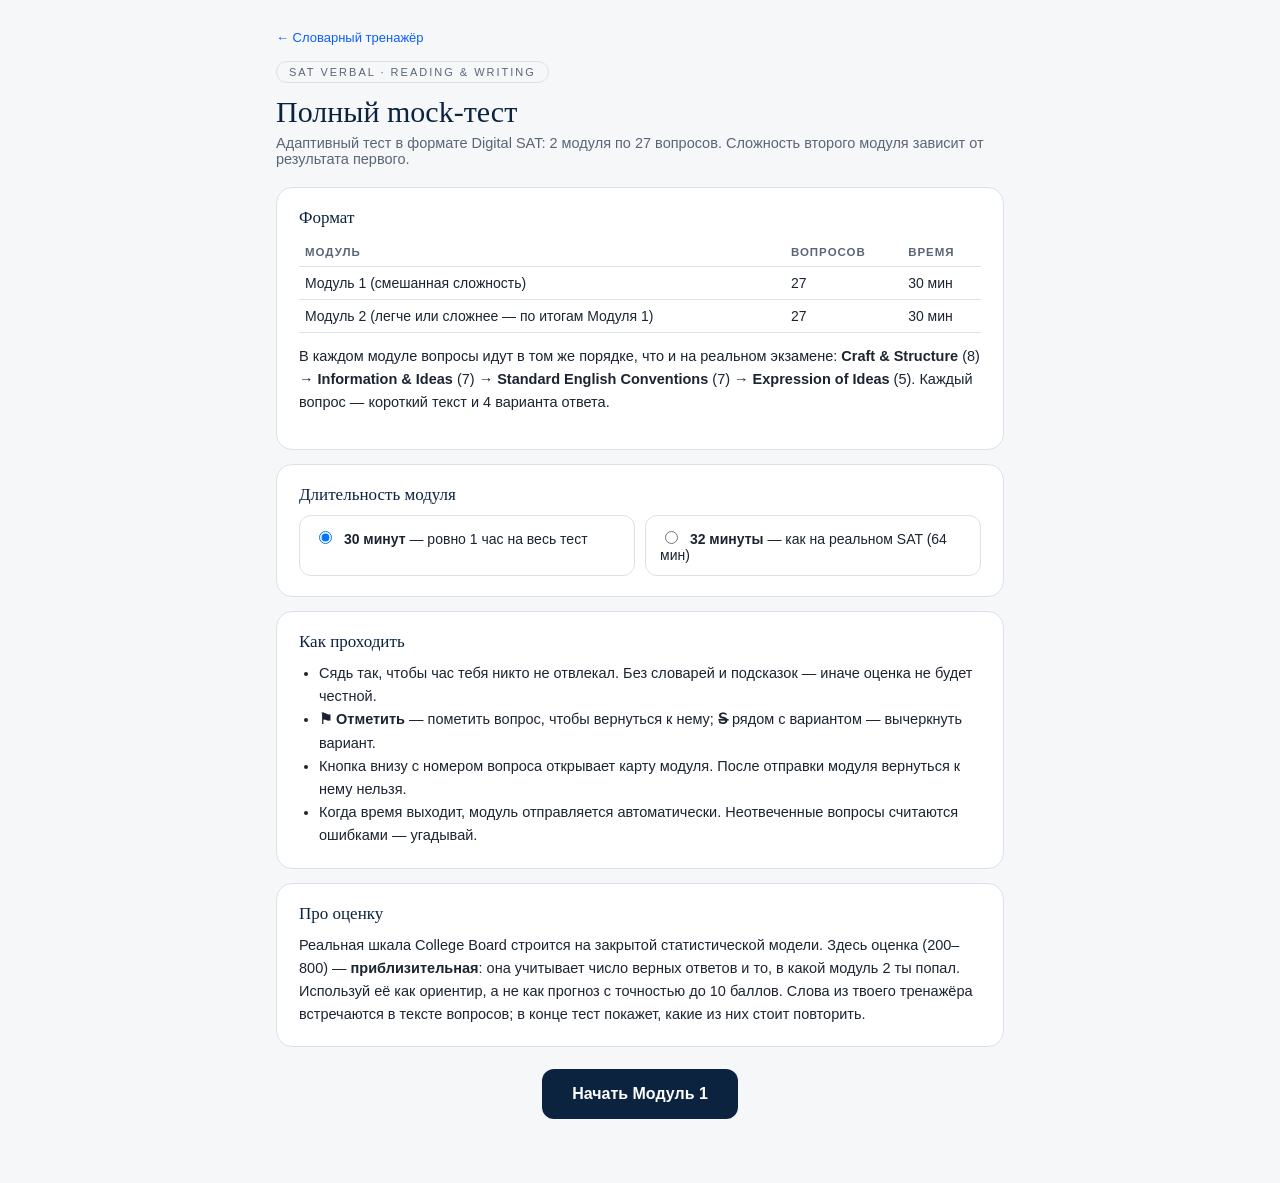
==== sat-verbal-mock-test.html @ abc8c863 "Add files via upload" ====
<!DOCTYPE html>
<html lang="ru">
<head>
<meta charset="UTF-8">
<meta name="viewport" content="width=device-width, initial-scale=1, viewport-fit=cover">
<title>SAT Verbal · Mock Test</title>
<style>
  :root {
    --navy: #0C2340;
    --accent: #7A3FE0;
    --accent2: #0B5FFF;
    --gold: #C9A227;
    --bg: #F6F7F9;
    --card-bg: #ffffff;
    --ink: #1B2430;
    --muted: #5A6577;
    --line: #DCE1E9;
    --head: #0C2340;
    --good: #0E9F6E;
    --bad: #C0392B;
    --sel-bg: rgba(122,63,224,0.10);
  }
  @media (prefers-color-scheme: dark) {
    :root:not([data-theme="light"]) {
      --bg: #0B1220; --card-bg: #16203A; --ink: #E7ECF5; --muted: #9AA7C0; --line: #2A3654; --head: #ffffff;
      --sel-bg: rgba(122,63,224,0.25);
    }
  }
  :root[data-theme="dark"] {
    --bg: #0B1220; --card-bg: #16203A; --ink: #E7ECF5; --muted: #9AA7C0; --line: #2A3654; --head: #ffffff;
    --sel-bg: rgba(122,63,224,0.25);
  }
  * { box-sizing: border-box; }
  [hidden] { display: none !important; }
  html, body { margin: 0; }
  body {
    background: var(--bg); color: var(--ink);
    font-family: 'Helvetica Neue', Arial, sans-serif;
    min-height: 100vh; display: flex; flex-direction: column;
    padding-top: env(safe-area-inset-top, 0px);
  }
  h1, h2, h3 { font-family: Georgia, serif; font-weight: 400; color: var(--head); margin: 0; }
  button { font-family: inherit; cursor: pointer; }
  .btn {
    border: none; border-radius: 12px; padding: 13px 22px; font-size: 14.5px; font-weight: 700;
    background: var(--navy); color: #fff; transition: opacity .15s, transform .1s;
  }
  .btn:active { transform: scale(0.97); }
  .btn:disabled { opacity: .35; cursor: default; }
  .btn.ghost { background: var(--card-bg); color: var(--head); border: 1px solid var(--line); }
  .btn.danger { background: var(--bad); }
  .btn.big { padding: 16px 30px; font-size: 16px; }

  /* ---------- generic centered screens ---------- */
  .center { width: 100%; max-width: 760px; margin: 0 auto; padding: 28px 16px 64px; }
  .kicker {
    display: inline-block; font-size: 11px; letter-spacing: 2px; text-transform: uppercase; color: var(--muted);
    border: 1px solid var(--line); border-radius: 20px; padding: 4px 12px; margin-bottom: 12px;
  }
  .card { background: var(--card-bg); border: 1px solid var(--line); border-radius: 16px; padding: 20px 22px; margin-bottom: 14px; }
  .card h3 { font-size: 17px; margin-bottom: 10px; }
  .card p, .card li { font-size: 14.5px; line-height: 1.6; color: var(--ink); }
  .card ul { margin: 6px 0 0; padding-left: 20px; }
  .muted { color: var(--muted); }
  table.struct { width: 100%; border-collapse: collapse; font-size: 14px; }
  table.struct th, table.struct td { text-align: left; padding: 8px 6px; border-bottom: 1px solid var(--line); }
  table.struct th { font-size: 11.5px; letter-spacing: 1px; text-transform: uppercase; color: var(--muted); }
  .radios { display: flex; gap: 10px; flex-wrap: wrap; margin-top: 8px; }
  .radios label {
    flex: 1; min-width: 200px; border: 1px solid var(--line); border-radius: 12px; padding: 12px 14px; cursor: pointer;
    font-size: 14px; background: var(--card-bg);
  }
  .radios input { margin-right: 8px; }
  .back-link { font-size: 13px; color: var(--accent2); text-decoration: none; display: inline-block; margin-bottom: 16px; }

  /* ---------- test screen ---------- */
  #screen-test { flex: 1; display: flex; flex-direction: column; min-height: 100vh; }
  .tbar {
    display: grid; grid-template-columns: 1fr auto 1fr; align-items: center; gap: 10px;
    padding: 10px 18px; background: var(--card-bg); border-bottom: 1px solid var(--line);
    position: sticky; top: 0; z-index: 5;
  }
  .tbar .tl { font-size: 13px; font-weight: 800; color: var(--head); }
  .tbar .tl small { display: block; font-weight: 400; color: var(--muted); font-size: 11.5px; }
  .timer-box { text-align: center; }
  .timer { font-variant-numeric: tabular-nums; font-weight: 800; font-size: 20px; color: var(--head); }
  .timer.low { color: var(--bad); }
  .timer-toggle { background: none; border: none; font-size: 11.5px; color: var(--muted); text-decoration: underline; padding: 0; }
  .tbar .tr { text-align: right; }
  .qwrap { flex: 1; display: grid; grid-template-columns: 1fr 1fr; }
  .pane { padding: 26px 30px 120px; overflow-y: auto; }
  .pane.passage { border-right: 1px solid var(--line); }
  @media (max-width: 860px) {
    .qwrap { grid-template-columns: 1fr; }
    .pane.passage { border-right: none; border-bottom: 1px solid var(--line); padding-bottom: 20px; }
    .pane { padding: 20px 16px 20px; }
    .tbar { padding: 8px 12px; }
    .qwrap { padding-bottom: 90px; }
  }
  .ptext { font-family: Georgia, serif; font-size: 17px; line-height: 1.7; }
  .ptext p { margin: 0 0 12px; }
  .ptext u { text-decoration: underline; text-decoration-thickness: 1.5px; text-underline-offset: 3px; }
  .notes { font-family: Georgia, serif; font-size: 16.5px; line-height: 1.6; margin: 10px 0 0; padding-left: 22px; }
  .notes li { margin-bottom: 6px; }
  table.data { border-collapse: collapse; margin: 14px 0 4px; width: 100%; max-width: 440px; font-size: 14.5px; }
  table.data caption { text-align: left; font-weight: 800; padding-bottom: 6px; font-size: 14px; color: var(--head); }
  table.data th, table.data td { border: 1px solid var(--line); padding: 8px 10px; text-align: left; }
  table.data th { background: var(--bg); }
  .qhead { display: flex; align-items: center; justify-content: space-between; gap: 10px; margin-bottom: 14px;
    background: var(--bg); border: 1px solid var(--line); border-radius: 10px; padding: 8px 12px; }
  .qnum { background: var(--navy); color: #fff; font-weight: 800; font-size: 14px; border-radius: 6px; padding: 4px 11px; }
  .flagbtn { background: none; border: none; font-size: 13px; font-weight: 700; color: var(--muted); padding: 4px 6px; }
  .flagbtn.on { color: var(--bad); }
  .qtext { font-size: 16px; line-height: 1.55; margin: 0 0 16px; font-weight: 600; }
  .opt { display: flex; align-items: stretch; gap: 8px; margin-bottom: 10px; }
  .optmain {
    flex: 1; display: flex; align-items: center; gap: 12px; text-align: left; border: 1.5px solid var(--line);
    border-radius: 12px; background: var(--card-bg); color: var(--ink); padding: 13px 14px; font-size: 15px; line-height: 1.45;
  }
  .optmain .letter {
    flex: none; width: 28px; height: 28px; border-radius: 50%; border: 1.5px solid var(--muted);
    display: flex; align-items: center; justify-content: center; font-weight: 800; font-size: 13px; color: var(--muted);
  }
  .opt.sel .optmain { border-color: var(--accent); background: var(--sel-bg); }
  .opt.sel .letter { background: var(--accent); border-color: var(--accent); color: #fff; }
  .opt.elim .otext { text-decoration: line-through; }
  .opt.elim .optmain { opacity: .45; }
  .strike {
    flex: none; width: 34px; border: 1px solid var(--line); border-radius: 10px; background: var(--card-bg);
    color: var(--muted); font-size: 11px; font-weight: 800; text-decoration: line-through;
  }
  .opt.elim .strike { background: var(--navy); color: #fff; }
  .fbar {
    position: fixed; left: 0; right: 0; bottom: 0; background: var(--card-bg); border-top: 1px solid var(--line);
    display: grid; grid-template-columns: 1fr auto 1fr; align-items: center; gap: 10px;
    padding: 10px 18px calc(10px + env(safe-area-inset-bottom, 0px)); z-index: 6;
  }
  .fbar .fl { font-size: 12.5px; color: var(--muted); }
  .navbtn { background: var(--navy); color: #fff; border: none; border-radius: 20px; padding: 10px 18px; font-weight: 800; font-size: 13.5px; }
  .fbar .fr { display: flex; gap: 8px; justify-content: flex-end; }
  @media (max-width: 560px) { .fbar .fl { display: none; } .fbar { grid-template-columns: auto 1fr; } .fbar .fr { grid-column: 2; } .navbtn { grid-column: 1; } }
  .pop {
    position: fixed; left: 50%; transform: translateX(-50%); bottom: 72px; width: min(540px, calc(100vw - 24px));
    background: var(--card-bg); border: 1px solid var(--line); border-radius: 16px; padding: 18px;
    box-shadow: 0 14px 40px rgba(12,35,64,.25); z-index: 8;
  }
  .pop h3 { font-size: 16px; margin-bottom: 4px; }
  .grid { display: grid; grid-template-columns: repeat(9, 1fr); gap: 8px; margin: 14px 0; }
  @media (max-width: 480px) { .grid { grid-template-columns: repeat(6, 1fr); } }
  .gq {
    position: relative; aspect-ratio: 1; border-radius: 8px; border: 1.5px dashed var(--muted); background: var(--card-bg);
    color: var(--accent2); font-weight: 800; font-size: 14px;
  }
  .gq.ans { border-style: solid; border-color: var(--accent2); background: var(--accent2); color: #fff; }
  .gq.cur { outline: 3px solid var(--gold); outline-offset: 1px; }
  .gq.flag::after { content: '⚑'; position: absolute; top: -7px; right: -4px; font-size: 14px; color: var(--bad); }
  .legend { display: flex; gap: 14px; flex-wrap: wrap; font-size: 12px; color: var(--muted); }
  .toast {
    position: fixed; top: 70px; left: 50%; transform: translateX(-50%); background: var(--navy); color: #fff;
    padding: 10px 18px; border-radius: 20px; font-size: 13.5px; z-index: 20; box-shadow: 0 8px 24px rgba(0,0,0,.25);
  }

  /* ---------- results ---------- */
  .scorebox { text-align: center; padding: 10px 0 18px; }
  .score-big { font-family: Georgia, serif; font-size: 78px; color: var(--head); line-height: 1; }
  .score-range { font-size: 14px; color: var(--muted); margin-top: 6px; }
  .pill { display: inline-block; font-size: 12px; font-weight: 800; border-radius: 20px; padding: 4px 12px; margin-top: 12px; background: var(--sel-bg); color: var(--accent); }
  .stats { display: grid; grid-template-columns: repeat(3, 1fr); gap: 10px; margin-bottom: 14px; }
  .stat { background: var(--card-bg); border: 1px solid var(--line); border-radius: 14px; padding: 14px; text-align: center; }
  .stat b { display: block; font-family: Georgia, serif; font-size: 26px; color: var(--head); font-weight: 400; }
  .stat span { font-size: 12px; color: var(--muted); }
  .drow { margin: 12px 0; }
  .drow .dl { display: flex; justify-content: space-between; font-size: 13.5px; margin-bottom: 5px; }
  .bar { height: 8px; background: var(--line); border-radius: 8px; overflow: hidden; }
  .bar > i { display: block; height: 100%; background: var(--accent); border-radius: 8px; }
  .chips { display: flex; flex-wrap: wrap; gap: 8px; margin-top: 10px; }
  .chip { background: var(--sel-bg); color: var(--accent); font-weight: 700; font-size: 13px; padding: 5px 12px; border-radius: 20px; }
  .filters { display: flex; gap: 8px; flex-wrap: wrap; margin: 10px 0 14px; }
  .filters button { border: 1px solid var(--line); background: var(--card-bg); color: var(--head); border-radius: 20px; padding: 7px 14px; font-size: 13px; font-weight: 700; }
  .filters button.on { background: var(--navy); color: #fff; border-color: var(--navy); }
  details.rv { background: var(--card-bg); border: 1px solid var(--line); border-radius: 14px; margin-bottom: 10px; }
  details.rv summary { cursor: pointer; padding: 13px 16px; font-size: 13.5px; font-weight: 700; list-style: none; display: flex; gap: 10px; align-items: center; }
  details.rv summary::-webkit-details-marker { display: none; }
  .mark { flex: none; width: 24px; height: 24px; border-radius: 50%; display: flex; align-items: center; justify-content: center; color: #fff; font-size: 13px; }
  .mark.ok { background: var(--good); } .mark.no { background: var(--bad); } .mark.skip { background: var(--muted); }
  .rvbody { padding: 0 16px 16px; }
  .rvbody .ptext { font-size: 15.5px; margin-bottom: 10px; }
  .ro { border: 1.5px solid var(--line); border-radius: 10px; padding: 9px 12px; margin-bottom: 7px; font-size: 14px; display: flex; gap: 10px; }
  .ro.correct { border-color: var(--good); background: rgba(14,159,110,.12); }
  .ro.wrong { border-color: var(--bad); background: rgba(192,57,43,.12); }
  .ro b { flex: none; }
  .expl { margin-top: 10px; font-size: 14px; line-height: 1.6; border-left: 3px solid var(--gold); padding-left: 12px; }
  .tagline { font-size: 11.5px; color: var(--muted); margin-bottom: 8px; }
</style>
</head>
<body>

<!-- ============ INTRO ============ -->
<div id="screen-intro" class="center">
  <a class="back-link" href="index.html">← Словарный тренажёр</a><br>
  <span class="kicker">SAT Verbal · Reading &amp; Writing</span>
  <h1 style="font-size:30px; margin-bottom:6px;">Полный mock-тест</h1>
  <p class="muted" style="margin:0 0 20px; font-size:14.5px;">Адаптивный тест в формате Digital SAT: 2 модуля по 27 вопросов. Сложность второго модуля зависит от результата первого.</p>

  <div class="card">
    <h3>Формат</h3>
    <table class="struct">
      <tr><th>Модуль</th><th>Вопросов</th><th>Время</th></tr>
      <tr><td>Модуль 1 (смешанная сложность)</td><td>27</td><td id="t1">30 мин</td></tr>
      <tr><td>Модуль 2 (легче или сложнее — по итогам Модуля 1)</td><td>27</td><td id="t2">30 мин</td></tr>
    </table>
    <p class="muted" style="margin-top:12px;">В каждом модуле вопросы идут в том же порядке, что и на реальном экзамене: <b>Craft &amp; Structure</b> (8) → <b>Information &amp; Ideas</b> (7) → <b>Standard English Conventions</b> (7) → <b>Expression of Ideas</b> (5). Каждый вопрос — короткий текст и 4 варианта ответа.</p>
  </div>

  <div class="card">
    <h3>Длительность модуля</h3>
    <div class="radios">
      <label><input type="radio" name="mins" value="30" checked> <b>30 минут</b> — ровно 1 час на весь тест</label>
      <label><input type="radio" name="mins" value="32"> <b>32 минуты</b> — как на реальном SAT (64 мин)</label>
    </div>
  </div>

  <div class="card">
    <h3>Как проходить</h3>
    <ul>
      <li>Сядь так, чтобы час тебя никто не отвлекал. Без словарей и подсказок — иначе оценка не будет честной.</li>
      <li><b>⚑ Отметить</b> — пометить вопрос, чтобы вернуться к нему; <b>S̶</b> рядом с вариантом — вычеркнуть вариант.</li>
      <li>Кнопка внизу с номером вопроса открывает карту модуля. После отправки модуля вернуться к нему нельзя.</li>
      <li>Когда время выходит, модуль отправляется автоматически. Неотвеченные вопросы считаются ошибками — угадывай.</li>
    </ul>
  </div>

  <div class="card">
    <h3>Про оценку</h3>
    <p class="muted" style="margin:0;">Реальная шкала College Board строится на закрытой статистической модели. Здесь оценка (200–800) — <b>приблизительная</b>: она учитывает число верных ответов и то, в какой модуль 2 ты попал. Используй её как ориентир, а не как прогноз с точностью до 10 баллов. Слова из твоего тренажёра встречаются в тексте вопросов; в конце тест покажет, какие из них стоит повторить.</p>
  </div>

  <div style="text-align:center; margin-top:22px;"><button class="btn big" id="btn-start">Начать Модуль 1</button></div>
</div>

<!-- ============ TEST ============ -->
<div id="screen-test" hidden>
  <div class="tbar">
    <div class="tl"><span id="mod-label">Reading and Writing · Module 1</span><small>SAT Mock Test</small></div>
    <div class="timer-box">
      <div class="timer" id="timer">30:00</div>
      <button class="timer-toggle" id="timer-toggle">Скрыть</button>
    </div>
    <div class="tr"><button class="btn ghost" id="btn-to-review" style="padding:8px 14px; font-size:13px;">Проверка</button></div>
  </div>
  <div class="qwrap">
    <section class="pane passage" id="pane-passage"></section>
    <section class="pane" id="pane-q"></section>
  </div>
  <div class="fbar">
    <div class="fl">SAT Reading &amp; Writing</div>
    <button class="navbtn" id="btn-nav">Вопрос 1 из 27 ▴</button>
    <div class="fr">
      <button class="btn ghost" id="btn-back">Назад</button>
      <button class="btn" id="btn-next">Далее</button>
    </div>
  </div>
  <div class="pop" id="nav-pop" hidden>
    <h3 id="pop-title">Модуль 1</h3>
    <div class="legend"><span>▢ без ответа</span><span>■ с ответом</span><span style="color:var(--bad)">⚑ отмечен</span></div>
    <div class="grid" id="pop-grid"></div>
    <div style="display:flex; gap:8px; justify-content:space-between;">
      <button class="btn ghost" id="pop-close">Закрыть</button>
      <button class="btn" id="pop-review">К экрану проверки</button>
    </div>
  </div>
</div>

<!-- ============ REVIEW ============ -->
<div id="screen-review" class="center" hidden>
  <span class="kicker" id="rev-kicker">Модуль 1</span>
  <h2 style="font-size:26px; margin-bottom:6px;">Проверь свои ответы</h2>
  <p class="muted" style="font-size:14px; margin:0 0 6px;" id="rev-sub"></p>
  <div class="card" style="margin-top:14px;">
    <div class="legend"><span>▢ без ответа</span><span>■ с ответом</span><span style="color:var(--bad)">⚑ отмечен</span></div>
    <div class="grid" id="rev-grid"></div>
    <p class="muted" style="font-size:13px; margin:0;" id="rev-counts"></p>
  </div>
  <div id="confirm-box" class="card" hidden style="border-color:var(--bad);">
    <p style="margin:0 0 12px;" id="confirm-text"></p>
    <div style="display:flex; gap:10px;">
      <button class="btn danger" id="confirm-yes">Да, отправить</button>
      <button class="btn ghost" id="confirm-no">Отмена</button>
    </div>
  </div>
  <div style="display:flex; gap:10px; justify-content:center; margin-top:18px; flex-wrap:wrap;">
    <button class="btn ghost" id="rev-back">← Вернуться к вопросам</button>
    <button class="btn" id="rev-submit">Отправить модуль</button>
  </div>
</div>

<!-- ============ BREAK ============ -->
<div id="screen-break" class="center" hidden>
  <div style="text-align:center; padding-top:40px;">
    <span class="kicker">Модуль 1 завершён</span>
    <h2 style="font-size:28px; margin-bottom:10px;">Готов к Модулю 2?</h2>
    <p class="muted" id="break-info" style="font-size:14.5px; max-width:480px; margin:0 auto 8px;"></p>
    <p class="muted" style="font-size:14px; max-width:480px; margin:0 auto 26px;">Если нужно — сделай глоток воды. Таймер Модуля 2 стартует только после нажатия на кнопку. К Модулю 1 вернуться нельзя.</p>
    <button class="btn big" id="btn-start2">Начать Модуль 2</button>
  </div>
</div>

<!-- ============ RESULTS ============ -->
<div id="screen-results" class="center" hidden>
  <span class="kicker">Результат · Reading &amp; Writing</span>
  <div class="scorebox">
    <div class="score-big" id="res-score">—</div>
    <div class="score-range" id="res-range"></div>
    <div class="pill" id="res-route"></div>
  </div>
  <div class="stats">
    <div class="stat"><b id="res-m1">—</b><span>Модуль 1</span></div>
    <div class="stat"><b id="res-m2">—</b><span id="res-m2l">Модуль 2</span></div>
    <div class="stat"><b id="res-total">—</b><span>Всего верных</span></div>
  </div>
  <div class="card"><h3>По разделам</h3><div id="res-domains"></div></div>
  <div class="card" id="res-words-card"><h3>Слова с сайта: что повторить</h3><p class="muted" id="res-words-note" style="margin:0;"></p><div class="chips" id="res-words"></div></div>
  <div class="card"><p class="muted" style="margin:0; font-size:13px;">Оценка ориентировочная: реальный SAT использует закрытую статистическую модель (IRT), а здесь учитывается только число верных ответов и сложность модуля 2. Разброс ±30 баллов — нормальный. Один mock-тест — это один замер; лучше пройти несколько тестов и смотреть на тренд.</p></div>

  <h2 style="font-size:22px; margin-top:26px;">Разбор вопросов</h2>
  <div class="filters" id="filters">
    <button data-f="all" class="on">Все</button>
    <button data-f="wrong">Ошибки и пропуски</button>
    <button data-f="flag">Отмеченные</button>
  </div>
  <div id="review-list"></div>
  <div style="display:flex; gap:10px; justify-content:center; margin-top:24px; flex-wrap:wrap;">
    <button class="btn" onclick="location.reload()">Пройти заново</button>
    <a class="btn ghost" href="index.html" style="text-decoration:none; display:inline-block;">К словарному тренажёру</a>
  </div>
</div>

<div class="toast" id="toast" hidden></div>

<script>
/* =====================================================================
   QUESTION DATA
   d: domain (cs | ii | sec | eoi) · t: question type · p: passage (HTML)
   q: question · o: 4 options · a: index of correct answer · e: explanation
   w: words from the vocabulary trainer featured in the item
   ===================================================================== */
const DOM = { cs: 'Craft and Structure', ii: 'Information and Ideas', sec: 'Standard English Conventions', eoi: 'Expression of Ideas' };
const ORDER = ['cs', 'ii', 'sec', 'eoi'];
const Q_WIC = "Which choice completes the text with the most logical and precise word or phrase?";
const Q_STD = "Which choice completes the text so that it conforms to the conventions of Standard English?";
const Q_TR = "Which choice completes the text with the most logical transition?";
const Q_INF = "Which choice most logically completes the text?";
const Q_MAIN = "Which choice best states the main idea of the text?";
const Q_FUNC = "Which choice best describes the function of the underlined sentence in the overall structure of the text?";
const Q_STRUC = "Which choice best describes the overall structure of the text?";
const Q_PURP = "Which choice best states the main purpose of the text?";
const Q_SYN = "Which choice most effectively uses relevant information from the notes to accomplish this goal?";
const NOTES_INTRO = "While researching a topic, a student has taken the following notes:";

/* ------------------------- MODULE 1 (mixed difficulty) ------------------------- */
const MODULE1 = [
 { d:'cs', t:'Words in Context', q:Q_WIC,
   p:`<p>Although early reviews of the novel were mixed, the author remained ______ about its prospects, confident that readers would eventually come to appreciate its unconventional structure.</p>`,
   o:["optimistic","indifferent","skeptical","bewildered"], a:0, w:['skeptical','novel'],
   e:"«Although» (хотя) + «confident» → автор остаётся оптимистичным, несмотря на смешанные отзывы. Skeptical — противоположный смысл, indifferent не сочетается с «confident»." },
 { d:'cs', t:'Words in Context', q:Q_WIC,
   p:`<p>Dr. Amara Okafor’s field notes are so ______ that other ecologists can reproduce her survey exactly, down to the placement of each marker and the time of day each measurement was taken.</p>`,
   o:["casual","brief","meticulous","ambiguous"], a:2, w:['meticulous','ambiguous'],
   e:"Повторить всё «до размещения каждого маркера» можно только по предельно точным, внимательным к деталям записям — meticulous. Casual и ambiguous мешали бы воспроизводимости." },
 { d:'cs', t:'Words in Context', q:Q_WIC,
   p:`<p>A single eyewitness report is rarely enough to settle a historical dispute, so historians typically seek independent documents that ______ the account before treating it as reliable.</p>`,
   o:["challenge","corroborate","abbreviate","sanction"], a:1, w:['corroborate','challenge','sanction'],
   e:"Независимые документы нужны, чтобы подтвердить рассказ свидетеля — corroborate (корень ROBOR — «укреплять»). Challenge означало бы «оспаривать»." },
 { d:'cs', t:'Words in Context', q:Q_WIC,
   p:`<p>Although the first three prototypes of the solar-powered boat failed in rough water, the engineering team ______, revising the hull design and testing again each spring until the vessel finally stayed afloat in heavy waves.</p>`,
   o:["relented","boasted","hesitated","persisted"], a:3, w:['persist','boast'],
   e:"Несмотря на неудачи, команда продолжала пересматривать конструкцию и пробовать снова — persisted. Relented и hesitated означают «уступить / колебаться»." },
 { d:'cs', t:'Text Structure and Purpose', q:Q_PURP,
   p:`<p>In the 1950s, the botanist Barbara McClintock’s claim that genes can change position on a chromosome was met with skepticism from many of her peers. Decades later, as molecular techniques made it possible to study these “jumping genes” directly, her work was vindicated, and in 1983 she received the Nobel Prize in Physiology or Medicine.</p>`,
   o:["To explain the technology used to sequence genomes","To argue that Nobel Prizes are awarded too slowly","To describe how a scientist’s once-doubted idea came to be accepted","To compare McClintock’s methods with those of her peers"], a:2, w:['skeptical','receive'],
   e:"Текст прослеживает путь идеи: сначала скепсис коллег, затем подтверждение и признание. Остальные варианты уводят в сторону от главной линии." },
 { d:'cs', t:'Text Structure and Purpose', q:Q_FUNC,
   p:`<p>Urban planners often assume that adding bike lanes slows traffic. <u>A recent study of twelve mid-sized cities, however, found no measurable increase in average commute times after bike lanes were installed.</u> Some researchers suggest that the result may reflect commuters shifting from cars to bicycles, which frees road space for the cars that remain.</p>`,
   o:["It provides evidence that complicates a common assumption.","It offers a definition of a technical term.","It introduces a historical example that the author later rejects.","It summarizes a proposal made by urban planners."], a:0, w:[],
   e:"Слово «however» сигнализирует контраст: подчёркнутое предложение даёт данные, которые ставят под сомнение распространённое предположение." },
 { d:'cs', t:'Cross-Text Connections', q:"Based on the texts, how would the author of Text 2 most likely respond to the claim in Text 1?",
   p:`<p><b>Text 1</b></p><p>Some economists argue that remote work lowers productivity because spontaneous conversations, which spark new ideas, are far less frequent when employees are scattered across different locations.</p><p><b>Text 2</b></p><p>A recent analysis of one software firm’s records found that teams working remotely completed projects at the same rate as teams working in offices. The authors caution, however, that the firm’s tasks were mostly independent and rarely required collaboration.</p>`,
   o:["By arguing that remote work raises productivity in every industry","By agreeing that spontaneous conversations are essential to all work","By denying that the firm’s data are reliable","By conceding that the claim might still hold for jobs involving more collaboration than those the firm studied"], a:3, w:[],
   e:"Авторы Text 2 сами оговаривают, что задачи фирмы почти не требовали совместной работы, — значит, утверждение Text 1 может быть верным для более коллаборативных профессий. Остальные варианты слишком категоричны или не следуют из текста." },
 { d:'cs', t:'Text Structure and Purpose', q:Q_STRUC,
   p:`<p>The octopus’s ability to change color has long fascinated biologists. Specialized skin cells called chromatophores expand or contract under the control of the nervous system, altering the pigment visible on the skin’s surface. Yet octopuses are thought to be colorblind, which raises a puzzle: how do they match backgrounds whose colors they apparently cannot discern? Some researchers propose that light-sensitive proteins in the skin itself may play a role.</p>`,
   o:["It describes a disagreement between two research teams and declares a winner.","It presents a phenomenon, explains how it works, and then raises an unresolved question with a proposed answer.","It narrates a single experiment in chronological order.","It lists several animals with similar abilities and ranks them."], a:1, w:['surface','discern'],
   e:"Структура: явление (смена цвета) → механизм (хроматофоры) → загадка (дальтонизм) → предполагаемое объяснение (белки в коже)." },

 { d:'ii', t:'Central Ideas and Details', q:Q_MAIN,
   p:`<p>The Hohokam people of what is now southern Arizona built hundreds of miles of irrigation canals between roughly 600 and 1450 CE, channeling water from the Salt and Gila Rivers to desert farmland. Archaeologists note that the canals’ gentle gradients, which let water flow without eroding the channel walls, reflect a sophisticated understanding of hydrology.</p>`,
   o:["The Hohokam abandoned their canals because of erosion.","The Salt and Gila Rivers are the longest in Arizona.","The Hohokam’s canal system reflected substantial engineering knowledge.","Desert farming is no longer practiced in Arizona."], a:2, w:['substantial'],
   e:"Главная мысль — продуманный уклон каналов говорит о серьёзных инженерных знаниях. Остальные утверждения в тексте не содержатся." },
 { d:'ii', t:'Inferences', q:Q_INF,
   p:`<p>The monarch butterflies that fly south to Mexico each autumn have never made the journey before, and they hatch long after the previous year’s migrants have died, so they cannot learn the route from them. Researchers therefore conclude that the butterflies’ ability to navigate to the same distant mountain forests ______</p>`,
   o:["is likely innate rather than learned.","was taught to them by older butterflies.","depends mainly on local weather forecasts.","has weakened in recent decades."], a:0, w:['innate'],
   e:"Бабочки не могут ни помнить маршрут, ни научиться у предков → способность, скорее всего, врождённая (innate)." },
 { d:'ii', t:'Command of Evidence (Textual)', q:"Which finding, if true, would most strongly support Lindgren’s hypothesis?",
   p:`<p>Ecologist Maya Lindgren hypothesizes that small gardens in dense neighborhoods act as stepping-stone habitats that help bees travel across cities.</p>`,
   o:["Many city residents report that they enjoy gardening.","Bees are generally more active in warm weather than in cool weather.","Gardens in rural areas typically contain more flowering plants than urban gardens do.","City blocks with several small gardens had more bee species than blocks without gardens, even after accounting for nearby park acreage."], a:3, w:[],
   e:"Гипотеза: маленькие сады помогают пчёлам жить в городе. Прямее всего её поддерживает сравнение кварталов с садами и без них при контроле площади парков (исключает альтернативное объяснение)." },
 { d:'ii', t:'Command of Evidence (Quantitative)', q:"Which choice most effectively uses data from the table to support the claim that visits grew substantially at one branch while falling at another?",
   p:`<p>A researcher is summarizing changes in visits to the branches of the Marlow Public Library between 2019 and 2023.</p>`,
   table:{ cap:'Visitors by Branch, Marlow Public Library', head:['Branch','2019','2023'], rows:[['Northside','41,200','52,800'],['Riverside','38,500','35,100'],['Central','120,400','131,900'],['Eastgate','22,700','29,300']] },
   o:["Central had more visitors than any other branch in both 2019 and 2023.","Northside visits rose from 41,200 to 52,800, while Riverside visits fell from 38,500 to 35,100.","Eastgate visits rose from 22,700 to 29,300, while Northside visits rose from 41,200 to 52,800.","Riverside visits fell from 38,500 to 35,100, while Central visits fell from 120,400 to 131,900."], a:1, w:[],
   e:"Нужны и рост, и падение. В B данные точны: Northside вырос, Riverside упал. В C оба филиала выросли; в D Central назван «упавшим», хотя на самом деле вырос (120 400 → 131 900)." },
 { d:'ii', t:'Central Ideas and Details', q:Q_MAIN,
   p:`<p>Marisol had practiced the speech for weeks, and she was so attached to her index cards that she gripped them like a lifeline. But standing at the podium, she felt each rehearsed sentence dissolve. She looked out at her classmates, saw her friend Dani give a subtle nod, and felt an unexpected calm. Setting the cards down, she simply began to talk about the afternoon she first arrived at the school, lost and holding a map that made no sense.</p>`,
   o:["A nervous speaker sets aside her prepared remarks and speaks from personal experience after seeing a friend’s encouragement.","A student abandons a speech after being embarrassed in front of her classmates.","A new student receives a map from a friend on her first day of school.","A speaker delivers a memorized speech flawlessly and with complete confidence."], a:0, w:['attached','unexpected','subtle'],
   e:"Марисоль откладывает карточки и рассказывает о личном опыте после кивка подруги. В остальных вариантах искажены факты текста." },
 { d:'ii', t:'Inferences', q:Q_INF,
   p:`<p>For decades, conventional wisdom held that Neanderthals lacked the cognitive ability for symbolic expression. But the discovery of pigment-stained shells and engraved stones at Neanderthal sites has made that assumption look less plausible. If the markings were indeed made deliberately, then Neanderthals ______</p>`,
   o:["were identical to modern humans in every respect.","never used tools.","were likely capable of symbolic thought.","lived earlier than previously assumed."], a:2, w:['conventional wisdom','plausible'],
   e:"Если отметки сделаны намеренно, это опровергает «conventional wisdom» → неандертальцы, вероятно, были способны к символическому мышлению. «Identical in every respect» — слишком сильное утверждение." },
 { d:'ii', t:'Command of Evidence (Textual)', q:"Which quotation from the text most effectively illustrates the claim that the narrator briefly feels the neighborhood belongs to her again?",
   p:`<p>The narrator walks through her childhood neighborhood: “The corner store had become a pharmacy, and the oak that once shaded our stoop was a stump. Cars lined both curbs. Yet when I closed my eyes, I could hear my brother’s bike clattering over the cracked pavement, and for a moment the street was wholly ours again.”</p>`,
   o:["“The corner store had become a pharmacy”","“Cars lined both curbs.”","“the oak that once shaded our stoop was a stump”","“for a moment the street was wholly ours again”"], a:3, w:[],
   e:"Утверждение — «на миг улица снова стала нашей». Точно это выражает последняя цитата; остальные описывают, как район изменился." },

 { d:'sec', t:'Boundaries', q:Q_STD,
   p:`<p>The museum’s newest exhibit features artifacts from the ancient city of Palmyra ______ carved limestone busts and a bronze lamp.</p>`,
   o:[", among them are","; among them are"," among them are",", which among them are"], a:1, w:[],
   e:"«among them are…» — самостоятельное предложение, поэтому от первого его нужно отделить точкой с запятой. Запятая даёт comma splice, отсутствие знака — run-on." },
 { d:'sec', t:'Form, Structure, and Sense', q:Q_STD,
   p:`<p>The collection of letters, written by soldiers during the Civil War, ______ displayed in the library’s reading room.</p>`,
   o:["are","were","is","have been"], a:2, w:[],
   e:"Подлежащее — «collection» (ед. число); «of letters» и вставка между запятыми не влияют на согласование. Глагол: is." },
 { d:'sec', t:'Form, Structure, and Sense', q:Q_STD,
   p:`<p>By the time the committee announced its decision, most of the applicants ______ already accepted offers elsewhere.</p>`,
   o:["had","have","having","will have"], a:0, w:[],
   e:"Действие (принятие других предложений) произошло раньше другого прошедшего действия — нужен Past Perfect: had already accepted." },
 { d:'sec', t:'Boundaries', q:Q_STD,
   p:`<p>Marine biologist Alina Reyes ______ thousands of hours underwater over her career.</p>`,
   o:[", the director of the Coral Restoration Lab has logged"," the director of the Coral Restoration Lab, has logged"," the director of the Coral Restoration Lab has logged",", the director of the Coral Restoration Lab, has logged"], a:3, w:[],
   e:"«the director of the Coral Restoration Lab» — необязательное приложение (nonessential appositive). Оно выделяется запятыми с обеих сторон." },
 { d:'sec', t:'Form, Structure, and Sense', q:Q_STD,
   p:`<p>Each of the four ______ projects will be displayed in the main hallway this week.</p>`,
   o:["student’s","students’","students","students’s"], a:1, w:[],
   e:"Проекты принадлежат четырём ученикам → притяжательная форма множественного числа: students’." },
 { d:'sec', t:'Form, Structure, and Sense', q:Q_STD,
   p:`<p>Walking along the shoreline at dawn, ______</p>`,
   o:["the sea glass caught the explorer’s eye.","a glint of sea glass was noticed by the explorer.","the explorer noticed sea glass glinting in the sand.","the explorer’s attention was drawn to the glinting sea glass."], a:2, w:[],
   e:"Оборот «Walking along the shoreline…» должен относиться к тому, кто идёт, — the explorer. В остальных вариантах подлежащее — предмет, получается dangling modifier." },
 { d:'sec', t:'Form, Structure, and Sense', q:Q_STD,
   p:`<p>The program trains volunteers to read blood-pressure monitors, to record patient histories, and ______ medication schedules to patients.</p>`,
   o:["to explain","how to explain","explaining","they explain"], a:0, w:[],
   e:"Параллельная конструкция: to read, to record, to explain." },

 { d:'eoi', t:'Transitions', q:Q_TR,
   p:`<p>The city’s first electric buses were praised for their quiet operation. ______ their limited range forced the transit authority to recharge them at midday, which disrupted schedules.</p>`,
   o:["Likewise,","In fact,","For instance,","However,"], a:3, w:[],
   e:"Первое предложение — достоинство, второе — проблема. Нужен контраст: However." },
 { d:'eoi', t:'Transitions', q:Q_TR,
   p:`<p>The team had predicted that the new alloy would resist corrosion. ______ samples left in saltwater for six months showed almost no rust, confirming the prediction.</p>`,
   o:["Nevertheless,","Indeed,","Otherwise,","By contrast,"], a:1, w:[],
   e:"Второе предложение подтверждает прогноз из первого → усилительный переход Indeed." },
 { d:'eoi', t:'Rhetorical Synthesis', q:"The student wants to emphasize the size of the Pantanal. "+Q_SYN,
   p:`<p>${NOTES_INTRO}</p>`,
   notes:["The Pantanal is a tropical wetland in South America.","It spans parts of Brazil, Bolivia, and Paraguay.","It covers an estimated 150,000 square kilometers.","It is known for its dense population of jaguars."],
   o:["The Pantanal, a tropical wetland, is known for its dense population of jaguars.","The Pantanal is a tropical wetland in South America.","Spanning parts of Brazil, Bolivia, and Paraguay, the Pantanal covers an estimated 150,000 square kilometers.","Jaguars live in the Pantanal, a wetland that crosses national borders."], a:2, w:[],
   e:"Цель — подчеркнуть размер; только вариант C приводит площадь и территорию, которую охватывает болотная система." },
 { d:'eoi', t:'Rhetorical Synthesis', q:"The student wants to explain how ondol works to an audience unfamiliar with it. "+Q_SYN,
   p:`<p>${NOTES_INTRO}</p>`,
   notes:["Hanok are traditional Korean houses.","Many hanok use a heating system called ondol.","Ondol channels hot air from a kitchen fire beneath the floor.","The system warms the home efficiently in winter."],
   o:["In traditional Korean hanok houses, the ondol system channels hot air from a kitchen fire beneath the floor, warming the home efficiently in winter.","Hanok are traditional Korean houses with a system called ondol.","Traditional Korean houses stay warm in winter.","A kitchen fire is used in hanok houses."], a:0, w:[],
   e:"Цель — объяснить, как работает ondol. Только вариант A описывает механизм (горячий воздух от кухонного очага под полом) для читателя, не знакомого с темой." },
 { d:'eoi', t:'Rhetorical Synthesis', q:"The student wants to emphasize a similarity between the two libraries. "+Q_SYN,
   p:`<p>${NOTES_INTRO}</p>`,
   notes:["The Sawmill Library opened in 1923.","It was designed in the Beaux-Arts style.","The Harbor Library opened in 1927.","It was also designed in the Beaux-Arts style."],
   o:["The Sawmill Library opened in 1923, and the Harbor Library opened in 1927.","Unlike the Harbor Library, the Sawmill Library opened in 1923.","The Harbor Library, which opened in 1927, is a Beaux-Arts building.","The Sawmill Library (1923) and the Harbor Library (1927) were both designed in the Beaux-Arts style."], a:3, w:[],
   e:"Нужно сходство. Вариант D прямо говорит, что оба здания выполнены в одном стиле (both). A и B — про даты и различия." }
];

/* ------------------------- MODULE 2 · HARDER ------------------------- */
const MODULE2_HARD = [
 { d:'cs', t:'Words in Context', q:Q_WIC,
   p:`<p>The critic’s review of the film was ______ rather than scathing: she noted its flaws with unflinching candor, yet through a dry, ironic humor that left even the director smiling.</p>`,
   o:["terse","wry","candid","austere"], a:1, w:['wry','terse','candid','candor','austere'],
   e:"«Dry, ironic humor» = wry (сухо-ироничный). Terse — краткий, candid — откровенный, austere — строгий, лишённый излишеств; ни один не передаёт иронию." },
 { d:'cs', t:'Words in Context', q:Q_WIC,
   p:`<p>The treaty’s key clause was deliberately ______: by phrasing the obligation in language each side could read in its own favor, negotiators won signatures from both governments that a precise wording would have scared away.</p>`,
   o:["candid","exhaustive","emphatic","ambiguous"], a:3, w:['ambiguous','candid'],
   e:"Формулировку можно было читать «в свою пользу» каждой стороне — значит, она допускала разные толкования: ambiguous. Candid и emphatic — как раз противоположное." },
 { d:'cs', t:'Words in Context', q:Q_WIC,
   p:`<p>The senator’s early enthusiasm for the bill was ______ by the budget office’s report, which projected costs far higher than its sponsors had admitted.</p>`,
   o:["sanctioned","yielded","tempered","compounded"], a:2, w:['temper','sanction','yield','compound'],
   e:"Отчёт о высоких расходах охладил энтузиазм — tempered (смягчён, умерен). Compounded означало бы «усугублён», sanctioned — «одобрен»." },
 { d:'cs', t:'Words in Context', q:Q_WIC,
   p:`<p>Delays at the port were ______ by a shortage of dock workers, so that what began as a minor backlog soon became a crisis.</p>`,
   o:["compounded","tempered","corroborated","acknowledged"], a:0, w:['compound','temper','corroborate','acknowledge'],
   e:"Нехватка рабочих усугубила проблему, превратив её в кризис — compounded. Tempered означало бы «смягчена»." },
 { d:'cs', t:'Text Structure and Purpose', q:Q_FUNC,
   p:`<p>Economists often describe the gig economy as a source of flexibility for workers. <u>Flexibility, as the sociologist Lena Haas observes, is rarely distributed evenly: those who most need predictable income are often least able to refuse an unprofitable shift.</u> Haas’s point is not that flexible work is inherently exploitative but that its benefits depend on a worker’s bargaining position.</p>`,
   o:["It restates the economists’ view in more technical terms.","It gives an example of a worker who refused an unprofitable shift.","It rejects the idea that flexible work offers any benefit.","It qualifies a common view by identifying a factor that limits who benefits."], a:3, w:[],
   e:"Предложение уточняет общепринятый взгляд (гибкость — это хорошо): указывает, что выгода зависит от положения работника. Вариант C слишком радикален — следующее предложение прямо это отрицает." },
 { d:'cs', t:'Text Structure and Purpose', q:Q_STRUC,
   p:`<p>Many historians treat the printing press as the decisive cause of the Reformation. Yet pamphlets and woodcuts had circulated for decades without provoking comparable upheaval. What changed, argues historian Elaine Marsh, was not the technology but the audience: a growing literate merchant class eager for religious debate. The press, in this account, amplified a demand that already existed.</p>`,
   o:["It proposes a theory and then provides three case studies that confirm it.","It presents a widely held explanation, notes a complicating fact, and then offers an alternative account.","It compares two historians’ methods and then endorses one.","It traces the chronological development of the printing press."], a:1, w:['conventional wisdom','challenge'],
   e:"Структура: общепринятое объяснение → «Yet…» осложняющий факт → альтернативная трактовка (аудитория, а не технология)." },
 { d:'cs', t:'Cross-Text Connections', q:"Based on the texts, how would Park most likely respond to Calder’s characterization of nostalgia as selective?",
   p:`<p><b>Text 1</b></p><p>In her essay, philosopher Ines Calder argues that nostalgia is a kind of self-deception: it replaces the messy reality of the past with a flattering, curated version.</p><p><b>Text 2</b></p><p>Psychologist Jun Park argues that nostalgia strengthens a person’s sense of continuity over time. In his view, the selectivity of nostalgic memory is not a defect but the very feature that lets it serve that function.</p>`,
   o:["By arguing that selectivity is precisely what allows nostalgia to benefit people","By conceding that nostalgia is deceptive but harmless","By proposing that nostalgia is accurate because it preserves every detail of the past","By claiming that nostalgia is unrelated to memory"], a:0, w:[],
   e:"Park соглашается, что память избирательна, но считает избирательность не пороком, а источником пользы. B и C противоречат тексту; D неверно по смыслу." },
 { d:'cs', t:'Text Structure and Purpose', q:Q_PURP,
   p:`<p>Mr. Alvarez, a man of terse greetings and an austere shop, inspected his front window every morning as if it were a patient: a polish here, a straightened price tag there. His daughter, who had long since stopped suggesting he retire, watched from the doorway and said nothing. She understood that the window was not merely glass but the last visible proof that the shop, and therefore he, still mattered to the street.</p>`,
   o:["To criticize a shopkeeper’s inefficiency","To explain why a shop’s sales have declined","To illustrate how a daily ritual reflects a character’s deeper sense of purpose","To contrast a father’s and a daughter’s attitudes toward retirement"], a:2, w:['terse','austere'],
   e:"Ежедневный ритуал с витриной показывает, что для героя это вопрос значимости. Дочь не спорит с отцом — она понимает его, так что D не подходит." },

 { d:'ii', t:'Central Ideas and Details', q:Q_MAIN,
   p:`<p>Conventional wisdom holds that languages spoken by small, isolated communities are structurally simpler than those of large nations. But a survey of forty such languages by linguist Rosa Imani found that many feature grammatical distinctions—such as elaborate verb endings that mark how the speaker learned a piece of information—that are absent from English and Spanish. Imani concludes that the size of a speech community does not predict a language’s grammatical complexity.</p>`,
   o:["Small languages are disappearing faster than large ones.","Languages with elaborate verb endings are easier for children to learn.","Large nations’ languages are generally more complex than those of small communities.","A survey challenges the assumption that the languages of small communities are structurally simpler."], a:3, w:['conventional wisdom','challenge'],
   e:"Главная мысль: исследование опровергает расхожее мнение о «простоте» языков малых общин. A и B в тексте не обсуждаются; C противоположно выводу автора." },
 { d:'ii', t:'Inferences', q:Q_INF,
   p:`<p>In a laboratory study, bees trained to collect sugar water from blue artificial flowers kept visiting blue flowers even after the researchers began offering the same reward from yellow ones. The researchers interpret this as evidence that bees can form strong preferences through training that persist when conditions change. This interpretation would be undermined if ______</p>`,
   o:["the researchers recorded the bees’ visits only in the morning hours.","untrained bees given the same choice also visited blue flowers far more often than yellow ones.","the sugar water used as a reward was the same in both kinds of flower.","the study was conducted over several weeks rather than several days."], a:1, w:['persist'],
   e:"Если необученные пчёлы тоже предпочитают синие цветы, предпочтение не результат тренировки — интерпретация подорвана. Остальные факты не затрагивают причинно-следственную связь." },
 { d:'ii', t:'Command of Evidence (Textual)', q:"Which finding, if true, would most strongly support Watanabe’s hypothesis?",
   p:`<p>Researcher Hana Watanabe hypothesizes that urban crows acquire new feeding techniques mainly through social learning rather than individual trial and error.</p>`,
   o:["Crows that watched a trained crow open a novel food container opened it successfully far sooner than crows that had no opportunity to watch.","Crows exposed to the container without any demonstration eventually opened it on their own.","Urban crows eat a wider variety of foods than rural crows do.","Crows that watched a demonstration opened the container no faster than crows that did not."], a:0, w:['novel'],
   e:"Социальное обучение подтверждается, если наблюдавшие справились быстрее. B поддерживает trial and error, D опровергает гипотезу, C не по теме." },
 { d:'ii', t:'Command of Evidence (Quantitative)', q:"Which choice most effectively uses data from the table to complete the statement?",
   p:`<p>A researcher surveyed adults about their reading habits in 2015 and again in 2023. Although the share of adults who read a print book weekly declined in all three age groups, ______</p>`,
   table:{ cap:'Adults Who Read a Print Book Weekly (%)', head:['Age group','2015','2023'], rows:[['18–29','72','58'],['30–49','68','62'],['50 and older','61','59']] },
   o:["the decline was smallest among adults aged 18–29, whose share fell from 72 percent to 58 percent.","adults aged 30–49 had the steepest decline, from 68 percent to 62 percent.","the decline was steepest among adults aged 18–29, whose share fell from 72 percent to 58 percent.","adults aged 50 and older had the highest share in both years."], a:2, w:[],
   e:"Падение: 18–29 — 14 п.п., 30–49 — 6 п.п., 50+ — 2 п.п. Самое резкое у 18–29, поэтому верен C. В D неверно: у 50+ самая низкая доля." },
 { d:'ii', t:'Inferences', q:"Which choice best describes Eleni’s reaction to the telegram?",
   p:`<p>When the telegram arrived, Eleni—reticent even in good times—folded it into thirds and slid it into her apron pocket, then returned to kneading the dough with the same steady rhythm as before. Only when her son asked who had written did she pause, flour dusting her wrists, and answer, in a voice a shade too even, that it was nothing that couldn’t wait until after supper.</p>`,
   o:["She is eager to share its contents with her son.","She is working to conceal how troubled she is by it.","She is angry that her son interrupted her work.","She is indifferent to its contents."], a:1, w:['reticent'],
   e:"Подсказки: спрятала телеграмму, «слишком ровный» голос, откладывает разговор — она скрывает тревогу. Безразличие (D) не вяжется с этими деталями." },
 { d:'ii', t:'Central Ideas and Details', q:Q_MAIN,
   p:`<p>For decades, ecologists measured a predator’s impact on its prey by counting the animals it killed. But in experiments with songbirds that heard recordings of predator calls—with no actual predators nearby—the birds produced roughly 40 percent fewer offspring than birds that heard no such calls. The fear itself, the researchers conclude, can reshape a prey population.</p>`,
   o:["Songbirds are the prey species most vulnerable to predators.","Counting kills remains the most reliable way to study predators.","Recordings of predator calls reliably attract predators to nesting sites.","A predator’s presence can reduce prey reproduction even when no prey are killed."], a:3, w:['prey'],
   e:"Эксперимент показывает: один страх перед хищником снижает размножение жертв. B противоречит смыслу «But…», A и C в тексте не утверждаются." },
 { d:'ii', t:'Command of Evidence (Textual)', q:"Which quotation from the text most effectively illustrates the claim that Mara feels ambivalent about arriving in the city?",
   p:`<p>The city’s towers glittered below the train like a promised future. Mara pressed her forehead to the window, longing to be swallowed by those lights, and yet each mile closer made her fingers tighten on the strap of the small bag that held everything she had been willing to leave behind. She wanted to arrive; she wanted, just as badly, to turn around.</p>`,
   o:["“She wanted to arrive; she wanted, just as badly, to turn around.”","“The city’s towers glittered below the train like a promised future.”","“Mara pressed her forehead to the window, longing to be swallowed by those lights”","“each mile closer made her fingers tighten on the strap of the small bag”"], a:0, w:['ambivalent'],
   e:"Ambivalent = противоречивые чувства «с двух сторон» (корень AMBI-). Только цитата A содержит оба желания одновременно: приехать и вернуться." },

 { d:'sec', t:'Boundaries', q:Q_STD,
   p:`<p>The study’s sample was large and carefully ______ its findings nonetheless cannot be generalized to other regions.</p>`,
   o:["selected,","selected","selected;","selected:"], a:2, w:[],
   e:"Обе части — самостоятельные предложения, а «nonetheless» не является союзом. Нужна точка с запятой. Запятая — comma splice, двоеточие не вводит пояснение." },
 { d:'sec', t:'Form, Structure, and Sense', q:Q_STD,
   p:`<p>Neither the lead researcher nor her three assistants ______ able to explain the anomaly in the data.</p>`,
   o:["was","is","has been","were"], a:3, w:[],
   e:"При конструкции neither…nor глагол согласуется с ближайшим подлежащим — «assistants» (мн. число). Прошедшее время: were." },
 { d:'sec', t:'Form, Structure, and Sense', q:Q_STD,
   p:`<p>Since the 1990s, the population of the island’s endemic lizard ______ steadily as invasive predators have spread.</p>`,
   o:["declined","has declined","had declined","will decline"], a:1, w:[],
   e:"«Since the 1990s» + действие продолжается до настоящего → Present Perfect: has declined." },
 { d:'sec', t:'Form, Structure, and Sense', q:Q_STD,
   p:`<p>Among the painter’s most celebrated works ______ a series of seascapes completed during her years in Maine.</p>`,
   o:["is","are","being","were"], a:0, w:[],
   e:"Инверсия: подлежащее — «a series» (ед. число), стоящее после глагола. Глагол: is. «Works» — часть предложной группы." },
 { d:'sec', t:'Form, Structure, and Sense', q:Q_STD,
   p:`<p>Lucía Fernández was born in Valencia in 1938. A self-taught painter, ______</p>`,
   o:["Fernández’s first solo exhibition took place in 1962.","critics praised Fernández’s first solo exhibition in 1962.","Fernández held her first solo exhibition in 1962.","in 1962 Fernández’s first solo exhibition was held."], a:2, w:[],
   e:"«A self-taught painter» должно относиться к самой Fernández — подлежащему главного предложения. В остальных вариантах подлежащее — exhibition или critics (dangling modifier)." },
 { d:'sec', t:'Form, Structure, and Sense', q:Q_STD,
   p:`<p>The council’s decision to rezone the waterfront disappointed residents ______ had hoped to preserve the area as parkland.</p>`,
   o:["whom","which","whose","who"], a:3, w:[],
   e:"Местоимение — подлежащее придаточного (had hoped) и относится к людям → who." },
 { d:'sec', t:'Form, Structure, and Sense', q:Q_STD,
   p:`<p>The committee, along with several outside advisors, ______ expected to present its findings next month.</p>`,
   o:["are","is","were","have been"], a:1, w:[],
   e:"«along with several outside advisors» — вставка, она не меняет число. Подлежащее — «committee» (ед. число): is." },

 { d:'eoi', t:'Transitions', q:Q_TR,
   p:`<p>Octopuses were long assumed to breed once and die soon afterward. ______ one deep-sea species observed off the California coast was found to guard its eggs for more than four years, the longest known brooding period of any animal.</p>`,
   o:["However,","Therefore,","Similarly,","In other words,"], a:0, w:[],
   e:"Новое наблюдение противоречит прежнему предположению → контрастный переход However." },
 { d:'eoi', t:'Transitions', q:Q_TR,
   p:`<p>The new tax was intended to reduce consumption of sugary drinks. ______ sales fell sharply in the first six months after it took effect.</p>`,
   o:["In contrast,","Regardless,","Accordingly,","Meanwhile,"], a:2, w:[],
   e:"Падение продаж — следствие налога, то есть результат его введения: Accordingly (соответственно, как и предполагалось)." },
 { d:'eoi', t:'Rhetorical Synthesis', q:"The student wants to explain the philosophy behind the visible repairs in kintsugi. "+Q_SYN,
   p:`<p>${NOTES_INTRO}</p>`,
   notes:["Kintsugi is a Japanese art of repairing broken pottery.","Repairs are made with lacquer mixed with powdered gold.","The visible seams are treated as part of the object’s history.","The practice dates to at least the 15th century."],
   o:["Kintsugi, a Japanese art, dates to at least the 15th century.","Kintsugi is a way of repairing pottery with lacquer mixed with powdered gold.","Kintsugi repairs, which date to at least the 15th century, use powdered gold.","In kintsugi, a Japanese method of repairing pottery with gold-laced lacquer, the visible seams are treated as part of the object’s history rather than hidden."], a:3, w:[],
   e:"Цель — объяснить философию видимых швов. Только D говорит, что швы воспринимаются как часть истории предмета; остальные варианты — про дату или материал." },
 { d:'eoi', t:'Rhetorical Synthesis', q:"The student wants to emphasize a difference in sample size between the two studies. "+Q_SYN,
   p:`<p>${NOTES_INTRO}</p>`,
   notes:["A 2018 study of 500 teenagers found that students who used flashcards scored 12 percent higher on vocabulary tests than those who reread their notes.","A 2022 study of 80 college students found no significant difference between the two methods.","The 2018 study took place at one high school.","The 2022 study took place at three universities."],
   o:["A 2018 study found flashcards helpful, while a 2022 study found no difference between the methods.","The 2018 study included 500 teenagers, whereas the 2022 study included only 80 college students.","The 2018 study took place at one high school, and the 2022 study took place at three universities.","Students who used flashcards in 2018 scored 12 percent higher than students who reread their notes."], a:1, w:[],
   e:"Цель — сравнить размеры выборок: 500 против 80. A сравнивает результаты, C — места проведения, D — только одно исследование." },
 { d:'eoi', t:'Rhetorical Synthesis', q:"The student wants to emphasize Tanaka’s early accomplishment. "+Q_SYN,
   p:`<p>${NOTES_INTRO}</p>`,
   notes:["Mei Tanaka learned chess at age five.","She earned the grandmaster title at fifteen.","At the time, she was the youngest person to do so.","She later became a national champion."],
   o:["At fifteen, Mei Tanaka earned the grandmaster title, becoming the youngest person to do so at the time.","Mei Tanaka, who learned chess at age five, later became a national champion.","Mei Tanaka learned chess at five and earned the grandmaster title.","Mei Tanaka is a grandmaster and a national champion."], a:0, w:[],
   e:"Нужно подчеркнуть ранность достижения: возраст 15 лет и статус самой молодой на тот момент — только в A." }
];

/* ------------------------- MODULE 2 · EASIER ------------------------- */
const MODULE2_EASY = [
 { d:'cs', t:'Words in Context', q:Q_WIC,
   p:`<p>The hikers had to climb over huge ______ that had tumbled down the mountainside during the storm.</p>`,
   o:["puddles","seeds","boulders","sketches"], a:2, w:['boulders'],
   e:"То, что «скатилось с горы» и через что нужно «перелезать» — boulders (валуны)." },
 { d:'cs', t:'Words in Context', q:Q_WIC,
   p:`<p>Lack of money was the biggest ______ to the club’s plan to build a new clubhouse; without funding, the project could not move forward.</p>`,
   o:["obstacle","trait","reward","surface"], a:0, w:['obstacle','trait','surface'],
   e:"Нехватка денег мешает проекту — obstacle (препятствие, «то, что стоит поперёк пути»)." },
 { d:'cs', t:'Words in Context', q:Q_WIC,
   p:`<p>After submitting her application in March, Dana hopes to ______ a reply from the university before the end of April.</p>`,
   o:["boast","ponder","persist","receive"], a:3, w:['receive','boast','ponder','persist'],
   e:"Дана надеется получить ответ — receive. Остальные глаголы (хвастаться, размышлять, упорствовать) не сочетаются с «a reply»." },
 { d:'cs', t:'Words in Context', q:Q_WIC,
   p:`<p>Curiosity is a ______ common among scientists: nearly all of them describe a constant desire to ask why things happen.</p>`,
   o:["surface","trait","yield","sanction"], a:1, w:['trait','surface','yield','sanction'],
   e:"Trait — черта характера; «common among scientists… nearly all of them» подтверждает общую особенность." },
 { d:'cs', t:'Text Structure and Purpose', q:Q_PURP,
   p:`<p>Honeybees communicate the location of food through a “waggle dance.” The angle of the dance relative to vertical shows the direction of the food source relative to the sun, and the length of the waggle shows how far away it is.</p>`,
   o:["To explain how honeybees use movement to share information","To argue that honeybees are the most intelligent insects","To describe how honey is produced","To compare the dances of different bee species"], a:0, w:[],
   e:"Текст объясняет, как пчёлы передают информацию о еде с помощью танца. Остальные варианты в тексте не обсуждаются." },
 { d:'cs', t:'Text Structure and Purpose', q:Q_FUNC,
   p:`<p>Many people believe that goldfish have a memory of only three seconds. <u>In experiments, however, goldfish learned to push a lever to receive food and remembered how to do so weeks later.</u> Scientists now think the three-second belief is a myth.</p>`,
   o:["It introduces a new myth about fish.","It defines the term “memory.”","It presents evidence that contradicts a popular belief.","It describes the author’s personal experience with goldfish."], a:2, w:['receive'],
   e:"«However» + результаты экспериментов → подчёркнутое предложение опровергает популярное убеждение о трёхсекундной памяти." },
 { d:'cs', t:'Cross-Text Connections', q:"Based on the texts, how would Kim most likely respond to Reyes’s proposal?",
   p:`<p><b>Text 1</b></p><p>Educator Paulo Reyes argues that schools should replace paper textbooks with tablets, since tablets are lighter and can hold hundreds of books.</p><p><b>Text 2</b></p><p>Researcher Anna Kim notes that students who read on tablets sometimes remember less than those who read on paper, though she acknowledges that tablets offer clear advantages in portability.</p>`,
   o:["By agreeing that schools should immediately discard all paper textbooks","By acknowledging that tablets have benefits while raising a concern about learning","By claiming that tablets are heavier than paper textbooks","By arguing that students dislike tablets"], a:1, w:['acknowledge'],
   e:"Kim признаёт преимущества планшетов (portability), но указывает на проблему с запоминанием. Остальные варианты не соответствуют тексту." },
 { d:'cs', t:'Text Structure and Purpose', q:Q_STRUC,
   p:`<p>Sea turtles face many dangers. Hatchlings must first cross the beach, where birds and crabs hunt them. Those that reach the ocean then risk being caught in fishing nets. Conservation groups now protect nesting beaches and promote nets that let turtles escape.</p>`,
   o:["It lists reasons sea turtles are unpopular with tourists.","It compares two species of sea turtle.","It describes a single rescue of a sea turtle.","It outlines threats to sea turtles and then notes efforts to address them."], a:3, w:[],
   e:"Сначала перечисляются опасности, затем — меры по защите. Это точно отражает вариант D." },

 { d:'ii', t:'Central Ideas and Details', q:Q_MAIN,
   p:`<p>A new community garden opened on Elm Street last spring. Neighbors who had never spoken before now trade tips on tomatoes and share extra herbs. The garden’s organizer says that the vegetables are nice, but the real harvest has been friendship.</p>`,
   o:["The garden has helped neighbors connect with one another.","Elm Street is a difficult place to grow vegetables.","Tomatoes grow best when they are shared.","Community gardens should be larger."], a:0, w:[],
   e:"Главная мысль — сад сблизил соседей («the real harvest has been friendship»)." },
 { d:'ii', t:'Inferences', q:Q_INF,
   p:`<p>Maya noticed that her houseplant leaned toward the window every afternoon. When she turned the pot around, the plant slowly bent back toward the window over the next few days. Maya paused to ponder what she had seen and concluded that the plant ______</p>`,
   o:["needs more water than other plants.","grows better in the dark.","grows toward sources of light.","dislikes being moved."], a:2, w:['ponder'],
   e:"Растение тянется к окну, даже когда его развернули, — значит, оно растёт в сторону света." },
 { d:'ii', t:'Command of Evidence (Textual)', q:"Which finding, if true, would most directly support the student’s claim?",
   p:`<p>A student claims that her school’s new recycling program has been successful.</p>`,
   o:["Many students say they like the new colorful bins.","The amount of trash the school sends to the landfill dropped by 30 percent after the program began.","Each recycling bin cost $200.","The program began in September."], a:1, w:[],
   e:"Успех программы подтверждается измеримым результатом — сокращением мусора на 30%. Остальные факты об успехе ничего не говорят." },
 { d:'ii', t:'Command of Evidence (Quantitative)', q:"Which choice most effectively uses data from the table to show that the robotics club’s membership grew more than any other club’s?",
   p:`<p>A student is writing about changes in school club membership between 2022 and 2024.</p>`,
   table:{ cap:'Club Membership', head:['Club','2022','2024'], rows:[['Chess','24','31'],['Robotics','15','27'],['Drama','30','22'],['Debate','12','14']] },
   o:["The chess club grew from 24 members to 31 members.","The drama club had the most members in 2022, with 30.","The debate club grew from 12 members to 14 members.","The robotics club grew from 15 members to 27 members, an increase larger than any other club’s."], a:3, w:[],
   e:"Robotics: +12 (15 → 27), chess: +7, debate: +2, drama: −8. Только D сравнивает рост с остальными клубами." },
 { d:'ii', t:'Central Ideas and Details', q:Q_MAIN,
   p:`<p>Leo had never been on a stage before. As the curtain rose, his hands shook, and the lines he had memorized seemed to vanish. Then he heard his sister whisper the first word from the wings, and the rest came back to him, one sentence at a time.</p>`,
   o:["Leo decides to quit acting.","Leo’s sister scolds him for forgetting his lines.","Leo overcomes stage fright with help from his sister.","Leo has performed on stage many times before."], a:2, w:[],
   e:"Лео волнуется, но сестра подсказывает первое слово, и он вспоминает роль. В тексте сказано, что он никогда не выступал на сцене." },
 { d:'ii', t:'Inferences', q:Q_INF,
   p:`<p>Ice cream sales and cases of sunburn both rise every summer. Some people might conclude that eating ice cream causes sunburn, but a more likely explanation is that ______</p>`,
   o:["hot, sunny weather leads people both to eat ice cream and to spend time in the sun.","ice cream contains chemicals that harm the skin.","sunburn makes people crave ice cream.","ice cream is sold only in sunny places."], a:0, w:[],
   e:"Общая причина — жаркая солнечная погода: корреляция не означает причинность." },
 { d:'ii', t:'Command of Evidence (Textual)', q:"Which quotation from the text most effectively illustrates the claim that Priya works at her goal day after day?",
   p:`<p>From the first day, Priya was fascinated by the old clock in the hallway. “I’ll find out how it works,” she told herself, and every evening she studied its gears with a flashlight. By spring she could take it apart and put it back together without a single mistake.</p>`,
   o:["“Priya was fascinated by the old clock in the hallway.”","“every evening she studied its gears with a flashlight”","“‘I’ll find out how it works,’ she told herself”","“By spring she could take it apart and put it back together”"], a:1, w:[],
   e:"Утверждение про регулярность усилий («день за днём») подтверждает «every evening she studied…». C — намерение, D — результат, A — интерес." },

 { d:'sec', t:'Boundaries', q:Q_STD,
   p:`<p>The bakery sells fresh bread every ______ sandwiches at lunch.</p>`,
   o:["morning it also offers","morning, it also offers","morning; and it also offers","morning, and it also offers"], a:3, w:[],
   e:"Две самостоятельные части соединяются запятой + союзом and. Без союза — comma splice, «; and» — неверно." },
 { d:'sec', t:'Form, Structure, and Sense', q:Q_STD,
   p:`<p>The books on the top shelf ______ about ancient Egypt.</p>`,
   o:["are","is","was","be"], a:0, w:[],
   e:"Подлежащее — «books» (мн. число); «on the top shelf» — предложная группа. Глагол: are." },
 { d:'sec', t:'Form, Structure, and Sense', q:Q_STD,
   p:`<p>Yesterday, Carlos ______ his bicycle to the park and met his friends there.</p>`,
   o:["rides","ride","rode","ridden"], a:2, w:[],
   e:"«Yesterday» → Past Simple. Неправильный глагол ride — rode." },
 { d:'sec', t:'Boundaries', q:Q_STD,
   p:`<p>The science fair included projects about ______ and solar panels.</p>`,
   o:["volcanoes robots,","volcanoes, robots,","volcanoes; robots,","volcanoes: robots,"], a:1, w:[],
   e:"Элементы перечисления разделяются запятыми: volcanoes, robots, and solar panels." },
 { d:'sec', t:'Form, Structure, and Sense', q:Q_STD,
   p:`<p>The museum is proud of ______ new collection of dinosaur fossils.</p>`,
   o:["it’s","its’","it","its"], a:3, w:[],
   e:"Притяжательное местоимение — its (без апострофа). It’s = it is." },
 { d:'sec', t:'Form, Structure, and Sense', q:Q_STD,
   p:`<p>The students left ______ backpacks in the hallway before entering the gym.</p>`,
   o:["their","there","they’re","its"], a:0, w:[],
   e:"Притяжательное местоимение для множественного числа — their." },
 { d:'sec', t:'Boundaries', q:Q_STD,
   p:`<p>Anika packed three items for the ______ a map, a compass, and a flashlight.</p>`,
   o:["trip,","trip;","trip:","trip"], a:2, w:[],
   e:"После полного предложения двоеточие вводит перечисление: …three items for the trip: a map, a compass, and a flashlight." },

 { d:'eoi', t:'Transitions', q:Q_TR,
   p:`<p>Maria loves to paint. ______ she spends every Saturday at the community art studio.</p>`,
   o:["However,","As a result,","In contrast,","Otherwise,"], a:1, w:[],
   e:"Любовь к рисованию — причина того, что она проводит субботы в студии: As a result." },
 { d:'eoi', t:'Transitions', q:Q_TR,
   p:`<p>The hike up the mountain was long and tiring. ______ the view from the top made every step worth it.</p>`,
   o:["For example,","Similarly,","Therefore,","Still,"], a:3, w:[],
   e:"Трудный подъём противопоставляется красивому виду: Still (всё же) — контрастный переход." },
 { d:'eoi', t:'Rhetorical Synthesis', q:"The student wants to emphasize the depth of Lake Baikal. "+Q_SYN,
   p:`<p>${NOTES_INTRO}</p>`,
   notes:["Lake Baikal is in Russia.","It is the deepest lake in the world.","It is more than 1,600 meters deep.","It holds about 20 percent of the world’s unfrozen fresh water."],
   o:["Lake Baikal in Russia is the world’s deepest lake, reaching more than 1,600 meters.","Lake Baikal is located in Russia.","Lake Baikal holds about 20 percent of the world’s unfrozen fresh water.","Lake Baikal is a lake."], a:0, w:[],
   e:"Цель — подчеркнуть глубину; вариант A называет и титул «самое глубокое», и цифру." },
 { d:'eoi', t:'Rhetorical Synthesis', q:"The student wants to emphasize the distance of the monarch butterfly migration. "+Q_SYN,
   p:`<p>${NOTES_INTRO}</p>`,
   notes:["Monarch butterflies migrate up to 3,000 miles.","They fly south each fall to Mexico.","The trip takes several weeks.","No single butterfly makes the whole round trip."],
   o:["Monarch butterflies fly south each fall.","The monarch butterfly’s trip to Mexico takes several weeks.","Each fall, monarch butterflies migrate as far as 3,000 miles to reach Mexico.","No single monarch butterfly makes the whole round trip."], a:2, w:[],
   e:"Нужно подчеркнуть расстояние. Только C называет его (3,000 miles); B говорит о длительности, D — о смене поколений." },
 { d:'eoi', t:'Rhetorical Synthesis', q:"The student wants to inform residents about the service available during the library’s closure. "+Q_SYN,
   p:`<p>${NOTES_INTRO}</p>`,
   notes:["The Maple Street Library will close for renovations on June 1.","It will reopen in September.","A bookmobile will serve patrons during the closure."],
   o:["The Maple Street Library will close on June 1 and reopen in September.","While the Maple Street Library is closed for renovations from June 1 until September, a bookmobile will serve patrons.","The Maple Street Library is being renovated.","Residents should visit the library in September."], a:1, w:[],
   e:"Цель — рассказать, какая услуга доступна на время закрытия. Только B упоминает bookmobile." }
];

// ===== APP =====
const $ = id => document.getElementById(id);
const LETTERS = ['A', 'B', 'C', 'D'];
const NQ = 27;
const ALL_SITE_WORDS = ['ambivalent','discern','candid','skeptical','meticulous','plausible','innate','ambiguous','corroborate','reticent','sanction','temper','novel','yield','compound','wry','candor','terse','subtle','austere','attached','surface','boulders','unexpected','obstacle','receive','trait','substantial','ponder','prey','boast','persist','conventional wisdom','acknowledge','challenge'];

const S = {
  minutes: 30, mod: 0, route: null, idx: 0, deadline: 0, timerHidden: false, warned: false, timerId: null,
  qs: [null, null], ans: [[], []], flag: [[], []], elim: [[], []], used: [0, 0], auto: [false, false]
};

function esc(s) { return String(s).replace(/&/g,'&amp;').replace(/</g,'&lt;').replace(/>/g,'&gt;'); }
function show(name) {
  ['intro','test','review','break','results'].forEach(n => { $('screen-' + n).hidden = (n !== name); });
  window.scrollTo(0, 0);
}
function toast(msg) {
  const t = $('toast'); t.textContent = msg; t.hidden = false;
  clearTimeout(toast._t); toast._t = setTimeout(() => { t.hidden = true; }, 4500);
}

/* ---------- intro ---------- */
document.querySelectorAll('input[name=mins]').forEach(r => r.addEventListener('change', () => {
  const m = document.querySelector('input[name=mins]:checked').value;
  $('t1').textContent = m + ' мин'; $('t2').textContent = m + ' мин';
}));
$('btn-start').addEventListener('click', () => {
  S.minutes = +document.querySelector('input[name=mins]:checked').value;
  S.qs[0] = MODULE1;
  startModule(0);
});

/* ---------- module flow ---------- */
function startModule(m) {
  S.mod = m; S.idx = 0; S.warned = false;
  S.ans[m] = Array(NQ).fill(null);
  S.flag[m] = Array(NQ).fill(false);
  S.elim[m] = Array.from({ length: NQ }, () => []);
  S.deadline = Date.now() + S.minutes * 60000;
  clearInterval(S.timerId);
  S.timerId = setInterval(tick, 400);
  $('mod-label').textContent = 'Reading and Writing · Module ' + (m + 1);
  $('nav-pop').hidden = true;
  show('test');
  renderQuestion();
  tick();
}
function tick() {
  const rem = Math.max(0, S.deadline - Date.now());
  const mm = Math.floor(rem / 60000), ss = Math.floor((rem % 60000) / 1000);
  const el = $('timer');
  el.textContent = S.timerHidden ? '— : —' : String(mm).padStart(2, '0') + ':' + String(ss).padStart(2, '0');
  el.classList.toggle('low', rem <= 300000);
  if (rem <= 300000 && !S.warned) { S.warned = true; toast('Осталось 5 минут'); }
  if (rem === 0) submitModule(true);
}
$('timer-toggle').addEventListener('click', () => {
  S.timerHidden = !S.timerHidden;
  $('timer-toggle').textContent = S.timerHidden ? 'Показать' : 'Скрыть';
  tick();
});

/* ---------- rendering a question ---------- */
function passageHTML(q) {
  let h = '<div class="ptext">' + q.p + '</div>';
  if (q.table) {
    h += '<table class="data"><caption>' + esc(q.table.cap) + '</caption><tr>' + q.table.head.map(x => '<th>' + esc(x) + '</th>').join('') + '</tr>' +
      q.table.rows.map(r => '<tr>' + r.map(x => '<td>' + esc(x) + '</td>').join('') + '</tr>').join('') + '</table>';
  }
  if (q.notes) h += '<ul class="notes">' + q.notes.map(n => '<li>' + esc(n) + '</li>').join('') + '</ul>';
  return h;
}
function renderQuestion() {
  const m = S.mod, i = S.idx, q = S.qs[m][i];
  $('pane-passage').innerHTML = passageHTML(q);
  $('pane-q').innerHTML =
    '<div class="qhead"><span class="qnum">' + (i + 1) + '</span>' +
    '<button class="flagbtn" id="flagbtn"></button></div>' +
    '<p class="qtext">' + esc(q.q) + '</p><div id="opts"></div>';
  $('flagbtn').addEventListener('click', () => { S.flag[m][i] = !S.flag[m][i]; renderFlag(); });
  renderFlag(); renderOptions();
  $('btn-nav').textContent = 'Вопрос ' + (i + 1) + ' из ' + NQ + ' ▴';
  $('btn-back').disabled = (i === 0);
  $('btn-next').textContent = (i === NQ - 1) ? 'К проверке' : 'Далее';
  $('pane-passage').scrollTop = 0; $('pane-q').scrollTop = 0;
}
function renderFlag() {
  const b = $('flagbtn'); const on = S.flag[S.mod][S.idx];
  b.textContent = on ? '⚑ Отмечен для проверки' : '⚐ Отметить для проверки';
  b.classList.toggle('on', on);
}
function renderOptions() {
  const m = S.mod, i = S.idx, q = S.qs[m][i];
  const wrap = $('opts'); wrap.innerHTML = '';
  q.o.forEach((txt, k) => {
    const row = document.createElement('div');
    row.className = 'opt' + (S.ans[m][i] === k ? ' sel' : '') + (S.elim[m][i].includes(k) ? ' elim' : '');
    row.innerHTML = '<button class="optmain"><span class="letter">' + LETTERS[k] + '</span><span class="otext">' + esc(txt) + '</span></button>' +
      '<button class="strike" title="Вычеркнуть вариант">' + LETTERS[k] + '</button>';
    row.querySelector('.optmain').addEventListener('click', () => {
      S.ans[m][i] = (S.ans[m][i] === k) ? null : k;
      S.elim[m][i] = S.elim[m][i].filter(x => x !== k);
      renderOptions();
    });
    row.querySelector('.strike').addEventListener('click', () => {
      const arr = S.elim[m][i];
      if (arr.includes(k)) S.elim[m][i] = arr.filter(x => x !== k);
      else { arr.push(k); if (S.ans[m][i] === k) S.ans[m][i] = null; }
      renderOptions();
    });
    wrap.appendChild(row);
  });
}

/* ---------- navigation ---------- */
$('btn-back').addEventListener('click', () => { if (S.idx > 0) { S.idx--; renderQuestion(); } });
$('btn-next').addEventListener('click', () => {
  if (S.idx < NQ - 1) { S.idx++; renderQuestion(); } else openReview();
});
$('btn-to-review').addEventListener('click', openReview);
function buildGrid(el, onClick) {
  const m = S.mod; el.innerHTML = '';
  for (let i = 0; i < NQ; i++) {
    const b = document.createElement('button');
    b.className = 'gq' + (S.ans[m][i] !== null ? ' ans' : '') + (S.flag[m][i] ? ' flag' : '') + (el.id === 'pop-grid' && i === S.idx ? ' cur' : '');
    b.textContent = i + 1;
    b.addEventListener('click', () => onClick(i));
    el.appendChild(b);
  }
}
$('btn-nav').addEventListener('click', () => {
  const pop = $('nav-pop');
  if (!pop.hidden) { pop.hidden = true; return; }
  $('pop-title').textContent = 'Модуль ' + (S.mod + 1) + ' · вопросы';
  buildGrid($('pop-grid'), i => { S.idx = i; $('nav-pop').hidden = true; renderQuestion(); });
  pop.hidden = false;
});
$('pop-close').addEventListener('click', () => { $('nav-pop').hidden = true; });
$('pop-review').addEventListener('click', openReview);

/* ---------- review screen ---------- */
function openReview() {
  $('nav-pop').hidden = true;
  $('confirm-box').hidden = true;
  const m = S.mod;
  $('rev-kicker').textContent = 'Модуль ' + (m + 1);
  const answered = S.ans[m].filter(x => x !== null).length;
  const flagged = S.flag[m].filter(Boolean).length;
  $('rev-sub').textContent = 'Нажми на номер, чтобы вернуться к вопросу. Время идёт — таймер в верхней панели продолжает работать.';
  $('rev-counts').textContent = 'С ответом: ' + answered + ' из ' + NQ + ' · Без ответа: ' + (NQ - answered) + ' · Отмечено: ' + flagged;
  buildGrid($('rev-grid'), i => { S.idx = i; show('test'); renderQuestion(); });
  show('review');
}
$('rev-back').addEventListener('click', () => { show('test'); renderQuestion(); });
$('rev-submit').addEventListener('click', () => {
  const m = S.mod;
  const unanswered = S.ans[m].filter(x => x === null).length;
  let txt = 'Отправить Модуль ' + (m + 1) + '? После отправки вернуться к вопросам нельзя.';
  if (unanswered) txt = 'У тебя ' + unanswered + ' вопрос(ов) без ответа — они будут считаться неверными. ' + txt;
  $('confirm-text').textContent = txt;
  $('confirm-box').hidden = false;
});
$('confirm-no').addEventListener('click', () => { $('confirm-box').hidden = true; });
$('confirm-yes').addEventListener('click', () => submitModule(false));

function countCorrect(m, qs) {
  let c = 0;
  qs.forEach((q, i) => { if (S.ans[m][i] === q.a) c++; });
  return c;
}
function submitModule(auto) {
  clearInterval(S.timerId);
  const m = S.mod;
  S.used[m] = Math.min(S.minutes * 60, Math.round((Date.now() - (S.deadline - S.minutes * 60000)) / 1000));
  S.auto[m] = !!auto;
  $('nav-pop').hidden = true;
  if (m === 0) {
    const c1 = countCorrect(0, MODULE1);
    S.route = c1 >= 17 ? 'hard' : 'easy';
    S.qs[1] = S.route === 'hard' ? MODULE2_HARD : MODULE2_EASY;
    const ans = S.ans[0].filter(x => x !== null).length;
    $('break-info').textContent = (auto ? 'Время вышло, модуль отправлен автоматически. ' : '') + 'Ответов в Модуле 1: ' + ans + ' из ' + NQ + '.';
    show('break');
  } else {
    showResults();
  }
}
$('btn-start2').addEventListener('click', () => startModule(1));

/* ---------- scoring ---------- */
function estScore(m1, m2, hard) {
  const w = m1 + m2 * (hard ? 1.3 : 0.65);
  let s = 200 + 600 * Math.pow(w / 62.1, 0.75);
  s = Math.round(s / 10) * 10;
  return Math.max(200, Math.min(800, s));
}

/* ---------- results ---------- */
function showResults() {
  const hard = S.route === 'hard';
  const m1 = countCorrect(0, S.qs[0]), m2 = countCorrect(1, S.qs[1]);
  const sc = estScore(m1, m2, hard);
  $('res-score').textContent = sc;
  $('res-range').textContent = 'Ориентировочный диапазон: ' + Math.max(200, sc - 30) + '–' + Math.min(800, sc + 30) + ' (Reading & Writing, шкала 200–800)';
  $('res-route').textContent = hard ? 'Модуль 2: повышенной сложности (higher-difficulty)' : 'Модуль 2: стандартной сложности (lower-difficulty)';
  $('res-m1').textContent = m1 + '/' + NQ;
  $('res-m2').textContent = m2 + '/' + NQ;
  $('res-m2l').textContent = hard ? 'Модуль 2 (сложнее)' : 'Модуль 2 (легче)';
  $('res-total').textContent = (m1 + m2) + '/' + (NQ * 2);

  // domains
  const stat = {}; ORDER.forEach(d => stat[d] = { c: 0, n: 0 });
  [0, 1].forEach(m => S.qs[m].forEach((q, i) => { stat[q.d].n++; if (S.ans[m][i] === q.a) stat[q.d].c++; }));
  $('res-domains').innerHTML = ORDER.map(d => {
    const p = Math.round(stat[d].c / stat[d].n * 100);
    return '<div class="drow"><div class="dl"><span>' + DOM[d] + '</span><b>' + stat[d].c + ' / ' + stat[d].n + '</b></div><div class="bar"><i style="width:' + p + '%"></i></div></div>';
  }).join('');

  // vocabulary
  const missedWords = new Set(), seenWords = new Set();
  [0, 1].forEach(m => S.qs[m].forEach((q, i) => {
    (q.w || []).forEach(w => seenWords.add(w));
    if (S.ans[m][i] !== q.a) (q.w || []).forEach(w => missedWords.add(w));
  }));
  if (missedWords.size) {
    $('res-words-note').textContent = 'В тесте встретилось слов из тренажёра: ' + seenWords.size + ' из 35. В вопросах, где ты ошибся или не ответил, были такие слова — пройди по ним карточки ещё раз:';
    $('res-words').innerHTML = [...missedWords].map(w => '<span class="chip">' + esc(w) + '</span>').join('');
  } else {
    $('res-words-note').textContent = 'В тесте встретилось слов из тренажёра: ' + seenWords.size + ' из 35. В вопросах со словами с сайта ошибок нет — отлично!';
    $('res-words').innerHTML = '';
  }

  renderReviewList('all');
  show('results');
}
function renderReviewList(filter) {
  const list = $('review-list'); list.innerHTML = '';
  [0, 1].forEach(m => {
    S.qs[m].forEach((q, i) => {
      const a = S.ans[m][i];
      const ok = a === q.a, skip = a === null;
      if (filter === 'wrong' && ok) return;
      if (filter === 'flag' && !S.flag[m][i]) return;
      const d = document.createElement('details'); d.className = 'rv';
      const mod = 'M' + (m + 1) + ' · Q' + (i + 1);
      d.innerHTML =
        '<summary><span class="mark ' + (ok ? 'ok' : skip ? 'skip' : 'no') + '">' + (ok ? '✓' : skip ? '–' : '✕') + '</span>' +
        '<span>' + mod + ' · ' + esc(q.t) + (S.flag[m][i] ? ' · ⚑' : '') + '</span></summary>' +
        '<div class="rvbody"><div class="tagline">' + DOM[q.d] + (q.w && q.w.length ? ' · слова с сайта: ' + esc(q.w.join(', ')) : '') + '</div>' +
        passageHTML(q) +
        '<p class="qtext" style="margin-top:14px;">' + esc(q.q) + '</p>' +
        q.o.map((t, k) => '<div class="ro' + (k === q.a ? ' correct' : (k === a ? ' wrong' : '')) + '"><b>' + LETTERS[k] + '</b><span>' + esc(t) +
          (k === a ? ' <em class="muted">(твой ответ)</em>' : '') + '</span></div>').join('') +
        '<div class="expl"><b>Разбор.</b> ' + esc(q.e) + '</div></div>';
      list.appendChild(d);
    });
  });
  if (!list.children.length) list.innerHTML = '<p class="muted">Здесь ничего нет.</p>';
}
$('filters').addEventListener('click', e => {
  const b = e.target.closest('button'); if (!b) return;
  [...$('filters').children].forEach(x => x.classList.toggle('on', x === b));
  renderReviewList(b.dataset.f);
});
</script>
</body>
</html>
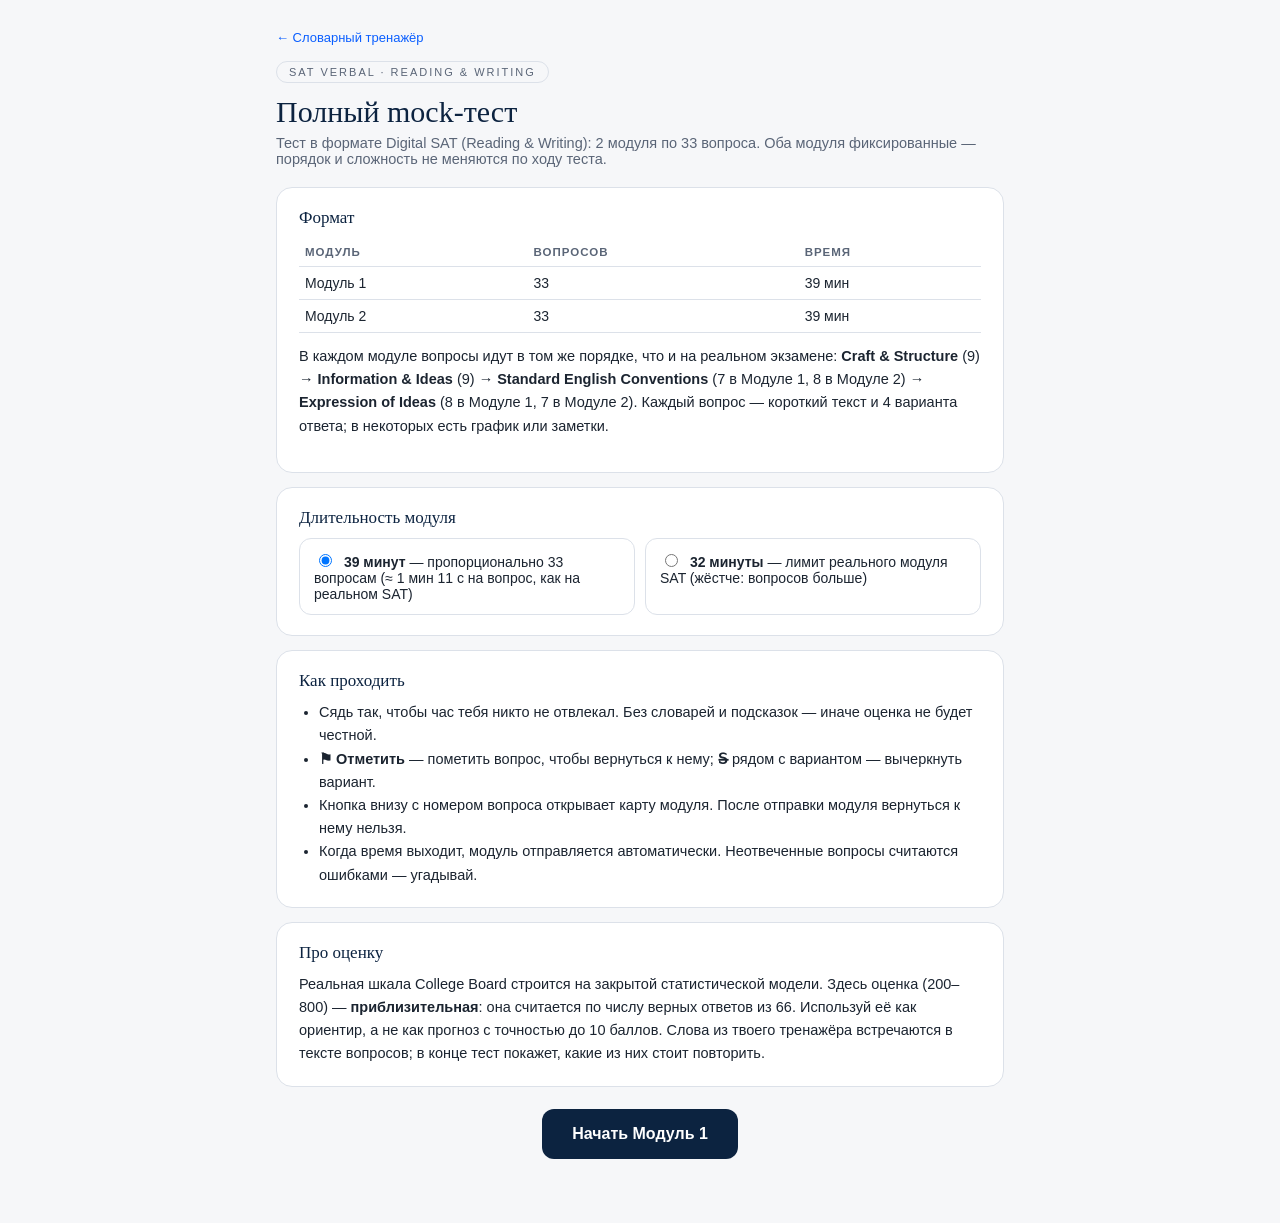
==== commit 56f7dc1a: "Add files via upload" ====
--- a/sat-verbal-mock-test.html
+++ b/sat-verbal-mock-test.html
@@ -191,6 +191,24 @@
   .ro b { flex: none; }
   .expl { margin-top: 10px; font-size: 14px; line-height: 1.6; border-left: 3px solid var(--gold); padding-left: 12px; }
   .tagline { font-size: 11.5px; color: var(--muted); margin-bottom: 8px; }
+  .ptext p.intro { font-size: 15px; color: var(--muted); font-style: italic; }
+  .ptext p.credit { font-size: 12.5px; color: var(--muted); margin-top: -4px; }
+  .ptext sup, .notes sup, .optmain sup { font-size: .7em; }
+  .figwrap { margin: 0 0 16px; max-width: 480px; }
+  svg.fig { width: 100%; height: auto; display: block; }
+  svg.fig text { fill: var(--ink); font-family: Georgia, serif; }
+  svg.fig .ft { font-size: 14px; }
+  svg.fig .fl { font-size: 12.5px; }
+  svg.fig .fg { stroke: var(--line); stroke-width: 1; }
+  svg.fig .fa { stroke: var(--ink); stroke-width: 1.2; }
+  svg.fig .fb { fill: #aeb4c2; stroke: var(--ink); stroke-width: 1; }
+  .fs { fill: none; stroke: var(--ink); stroke-width: 1.8; }
+  .fs.thick { stroke-width: 3; stroke: #8b93a3; }
+  .fm { fill: var(--card-bg); stroke: var(--ink); stroke-width: 1.4; }
+  .fm.solid { fill: var(--ink); }
+  .figlegend { display: flex; flex-wrap: wrap; gap: 6px 18px; font-size: 13px; margin-top: 6px; padding: 8px 10px; border: 1px solid var(--line); border-radius: 8px; }
+  .figlegend span { display: inline-flex; align-items: center; gap: 6px; }
+  .expl p { margin: 8px 0 0; }
 </style>
 </head>
 <body>
@@ -200,23 +218,23 @@
   <a class="back-link" href="index.html">← Словарный тренажёр</a><br>
   <span class="kicker">SAT Verbal · Reading &amp; Writing</span>
   <h1 style="font-size:30px; margin-bottom:6px;">Полный mock-тест</h1>
-  <p class="muted" style="margin:0 0 20px; font-size:14.5px;">Адаптивный тест в формате Digital SAT: 2 модуля по 27 вопросов. Сложность второго модуля зависит от результата первого.</p>
+  <p class="muted" style="margin:0 0 20px; font-size:14.5px;">Тест в формате Digital SAT (Reading &amp; Writing): 2 модуля по 33 вопроса. Оба модуля фиксированные — порядок и сложность не меняются по ходу теста.</p>
 
   <div class="card">
     <h3>Формат</h3>
     <table class="struct">
       <tr><th>Модуль</th><th>Вопросов</th><th>Время</th></tr>
-      <tr><td>Модуль 1 (смешанная сложность)</td><td>27</td><td id="t1">30 мин</td></tr>
-      <tr><td>Модуль 2 (легче или сложнее — по итогам Модуля 1)</td><td>27</td><td id="t2">30 мин</td></tr>
+      <tr><td>Модуль 1</td><td>33</td><td id="t1">39 мин</td></tr>
+      <tr><td>Модуль 2</td><td>33</td><td id="t2">39 мин</td></tr>
     </table>
-    <p class="muted" style="margin-top:12px;">В каждом модуле вопросы идут в том же порядке, что и на реальном экзамене: <b>Craft &amp; Structure</b> (8) → <b>Information &amp; Ideas</b> (7) → <b>Standard English Conventions</b> (7) → <b>Expression of Ideas</b> (5). Каждый вопрос — короткий текст и 4 варианта ответа.</p>
+    <p class="muted" style="margin-top:12px;">В каждом модуле вопросы идут в том же порядке, что и на реальном экзамене: <b>Craft &amp; Structure</b> (9) → <b>Information &amp; Ideas</b> (9) → <b>Standard English Conventions</b> (7 в Модуле 1, 8 в Модуле 2) → <b>Expression of Ideas</b> (8 в Модуле 1, 7 в Модуле 2). Каждый вопрос — короткий текст и 4 варианта ответа; в некоторых есть график или заметки.</p>
   </div>
 
   <div class="card">
     <h3>Длительность модуля</h3>
     <div class="radios">
-      <label><input type="radio" name="mins" value="30" checked> <b>30 минут</b> — ровно 1 час на весь тест</label>
-      <label><input type="radio" name="mins" value="32"> <b>32 минуты</b> — как на реальном SAT (64 мин)</label>
+      <label><input type="radio" name="mins" value="39" checked> <b>39 минут</b> — пропорционально 33 вопросам (≈ 1 мин 11 с на вопрос, как на реальном SAT)</label>
+      <label><input type="radio" name="mins" value="32"> <b>32 минуты</b> — лимит реального модуля SAT (жёстче: вопросов больше)</label>
     </div>
   </div>
 
@@ -232,7 +250,7 @@
 
   <div class="card">
     <h3>Про оценку</h3>
-    <p class="muted" style="margin:0;">Реальная шкала College Board строится на закрытой статистической модели. Здесь оценка (200–800) — <b>приблизительная</b>: она учитывает число верных ответов и то, в какой модуль 2 ты попал. Используй её как ориентир, а не как прогноз с точностью до 10 баллов. Слова из твоего тренажёра встречаются в тексте вопросов; в конце тест покажет, какие из них стоит повторить.</p>
+    <p class="muted" style="margin:0;">Реальная шкала College Board строится на закрытой статистической модели. Здесь оценка (200–800) — <b>приблизительная</b>: она считается по числу верных ответов из 66. Используй её как ориентир, а не как прогноз с точностью до 10 баллов. Слова из твоего тренажёра встречаются в тексте вопросов; в конце тест покажет, какие из них стоит повторить.</p>
   </div>
 
   <div style="text-align:center; margin-top:22px;"><button class="btn big" id="btn-start">Начать Модуль 1</button></div>
@@ -320,7 +338,7 @@
   </div>
   <div class="card"><h3>По разделам</h3><div id="res-domains"></div></div>
   <div class="card" id="res-words-card"><h3>Слова с сайта: что повторить</h3><p class="muted" id="res-words-note" style="margin:0;"></p><div class="chips" id="res-words"></div></div>
-  <div class="card"><p class="muted" style="margin:0; font-size:13px;">Оценка ориентировочная: реальный SAT использует закрытую статистическую модель (IRT), а здесь учитывается только число верных ответов и сложность модуля 2. Разброс ±30 баллов — нормальный. Один mock-тест — это один замер; лучше пройти несколько тестов и смотреть на тренд.</p></div>
+  <div class="card"><p class="muted" style="margin:0; font-size:13px;">Оценка ориентировочная: реальный SAT использует закрытую статистическую модель (IRT), а здесь учитывается только число верных ответов из 66. Разброс ±30 баллов — нормальный. Один mock-тест — это один замер; лучше пройти несколько тестов и смотреть на тренд.</p></div>
 
   <h2 style="font-size:22px; margin-top:26px;">Разбор вопросов</h2>
   <div class="filters" id="filters">
@@ -339,391 +357,335 @@
 
 <script>
 /* =====================================================================
-   QUESTION DATA
+   QUESTION DATA  (Reading & Writing · 2 modules × 33 questions)
    d: domain (cs | ii | sec | eoi) · t: question type · p: passage (HTML)
-   q: question · o: 4 options · a: index of correct answer · e: explanation
-   w: words from the vocabulary trainer featured in the item
+   q: question · o: 4 options (HTML) · a: correct letter · e: explanation
+   fig: optional graph · notes: optional bullet notes
    ===================================================================== */
 const DOM = { cs: 'Craft and Structure', ii: 'Information and Ideas', sec: 'Standard English Conventions', eoi: 'Expression of Ideas' };
 const ORDER = ['cs', 'ii', 'sec', 'eoi'];
 const Q_WIC = "Which choice completes the text with the most logical and precise word or phrase?";
 const Q_STD = "Which choice completes the text so that it conforms to the conventions of Standard English?";
 const Q_TR = "Which choice completes the text with the most logical transition?";
-const Q_INF = "Which choice most logically completes the text?";
-const Q_MAIN = "Which choice best states the main idea of the text?";
-const Q_FUNC = "Which choice best describes the function of the underlined sentence in the overall structure of the text?";
-const Q_STRUC = "Which choice best describes the overall structure of the text?";
-const Q_PURP = "Which choice best states the main purpose of the text?";
+const Q_INFC = "Which choice most logically completes the text?";
 const Q_SYN = "Which choice most effectively uses relevant information from the notes to accomplish this goal?";
 const NOTES_INTRO = "While researching a topic, a student has taken the following notes:";
-
-/* ------------------------- MODULE 1 (mixed difficulty) ------------------------- */
+const SITE_WORDS = ['ambivalent','discern','candid','skeptical','meticulous','plausible','innate','ambiguous','corroborate','reticent','sanction','temper','novel','yield','compound','wry','candor','terse','subtle','austere','attached','surface','boulders','unexpected','obstacle','receive','trait','substantial','ponder','prey','boast','persist','conventional wisdom','acknowledge','challenge'];
+
 const MODULE1 = [
- { d:'cs', t:'Words in Context', q:Q_WIC,
-   p:`<p>Although early reviews of the novel were mixed, the author remained ______ about its prospects, confident that readers would eventually come to appreciate its unconventional structure.</p>`,
-   o:["optimistic","indifferent","skeptical","bewildered"], a:0, w:['skeptical','novel'],
-   e:"«Although» (хотя) + «confident» → автор остаётся оптимистичным, несмотря на смешанные отзывы. Skeptical — противоположный смысл, indifferent не сочетается с «confident»." },
- { d:'cs', t:'Words in Context', q:Q_WIC,
-   p:`<p>Dr. Amara Okafor’s field notes are so ______ that other ecologists can reproduce her survey exactly, down to the placement of each marker and the time of day each measurement was taken.</p>`,
-   o:["casual","brief","meticulous","ambiguous"], a:2, w:['meticulous','ambiguous'],
-   e:"Повторить всё «до размещения каждого маркера» можно только по предельно точным, внимательным к деталям записям — meticulous. Casual и ambiguous мешали бы воспроизводимости." },
- { d:'cs', t:'Words in Context', q:Q_WIC,
-   p:`<p>A single eyewitness report is rarely enough to settle a historical dispute, so historians typically seek independent documents that ______ the account before treating it as reliable.</p>`,
-   o:["challenge","corroborate","abbreviate","sanction"], a:1, w:['corroborate','challenge','sanction'],
-   e:"Независимые документы нужны, чтобы подтвердить рассказ свидетеля — corroborate (корень ROBOR — «укреплять»). Challenge означало бы «оспаривать»." },
- { d:'cs', t:'Words in Context', q:Q_WIC,
-   p:`<p>Although the first three prototypes of the solar-powered boat failed in rough water, the engineering team ______, revising the hull design and testing again each spring until the vessel finally stayed afloat in heavy waves.</p>`,
-   o:["relented","boasted","hesitated","persisted"], a:3, w:['persist','boast'],
-   e:"Несмотря на неудачи, команда продолжала пересматривать конструкцию и пробовать снова — persisted. Relented и hesitated означают «уступить / колебаться»." },
- { d:'cs', t:'Text Structure and Purpose', q:Q_PURP,
-   p:`<p>In the 1950s, the botanist Barbara McClintock’s claim that genes can change position on a chromosome was met with skepticism from many of her peers. Decades later, as molecular techniques made it possible to study these “jumping genes” directly, her work was vindicated, and in 1983 she received the Nobel Prize in Physiology or Medicine.</p>`,
-   o:["To explain the technology used to sequence genomes","To argue that Nobel Prizes are awarded too slowly","To describe how a scientist’s once-doubted idea came to be accepted","To compare McClintock’s methods with those of her peers"], a:2, w:['skeptical','receive'],
-   e:"Текст прослеживает путь идеи: сначала скепсис коллег, затем подтверждение и признание. Остальные варианты уводят в сторону от главной линии." },
- { d:'cs', t:'Text Structure and Purpose', q:Q_FUNC,
-   p:`<p>Urban planners often assume that adding bike lanes slows traffic. <u>A recent study of twelve mid-sized cities, however, found no measurable increase in average commute times after bike lanes were installed.</u> Some researchers suggest that the result may reflect commuters shifting from cars to bicycles, which frees road space for the cars that remain.</p>`,
-   o:["It provides evidence that complicates a common assumption.","It offers a definition of a technical term.","It introduces a historical example that the author later rejects.","It summarizes a proposal made by urban planners."], a:0, w:[],
-   e:"Слово «however» сигнализирует контраст: подчёркнутое предложение даёт данные, которые ставят под сомнение распространённое предположение." },
- { d:'cs', t:'Cross-Text Connections', q:"Based on the texts, how would the author of Text 2 most likely respond to the claim in Text 1?",
-   p:`<p><b>Text 1</b></p><p>Some economists argue that remote work lowers productivity because spontaneous conversations, which spark new ideas, are far less frequent when employees are scattered across different locations.</p><p><b>Text 2</b></p><p>A recent analysis of one software firm’s records found that teams working remotely completed projects at the same rate as teams working in offices. The authors caution, however, that the firm’s tasks were mostly independent and rarely required collaboration.</p>`,
-   o:["By arguing that remote work raises productivity in every industry","By agreeing that spontaneous conversations are essential to all work","By denying that the firm’s data are reliable","By conceding that the claim might still hold for jobs involving more collaboration than those the firm studied"], a:3, w:[],
-   e:"Авторы Text 2 сами оговаривают, что задачи фирмы почти не требовали совместной работы, — значит, утверждение Text 1 может быть верным для более коллаборативных профессий. Остальные варианты слишком категоричны или не следуют из текста." },
- { d:'cs', t:'Text Structure and Purpose', q:Q_STRUC,
-   p:`<p>The octopus’s ability to change color has long fascinated biologists. Specialized skin cells called chromatophores expand or contract under the control of the nervous system, altering the pigment visible on the skin’s surface. Yet octopuses are thought to be colorblind, which raises a puzzle: how do they match backgrounds whose colors they apparently cannot discern? Some researchers propose that light-sensitive proteins in the skin itself may play a role.</p>`,
-   o:["It describes a disagreement between two research teams and declares a winner.","It presents a phenomenon, explains how it works, and then raises an unresolved question with a proposed answer.","It narrates a single experiment in chronological order.","It lists several animals with similar abilities and ranks them."], a:1, w:['surface','discern'],
-   e:"Структура: явление (смена цвета) → механизм (хроматофоры) → загадка (дальтонизм) → предполагаемое объяснение (белки в коже)." },
-
- { d:'ii', t:'Central Ideas and Details', q:Q_MAIN,
-   p:`<p>The Hohokam people of what is now southern Arizona built hundreds of miles of irrigation canals between roughly 600 and 1450 CE, channeling water from the Salt and Gila Rivers to desert farmland. Archaeologists note that the canals’ gentle gradients, which let water flow without eroding the channel walls, reflect a sophisticated understanding of hydrology.</p>`,
-   o:["The Hohokam abandoned their canals because of erosion.","The Salt and Gila Rivers are the longest in Arizona.","The Hohokam’s canal system reflected substantial engineering knowledge.","Desert farming is no longer practiced in Arizona."], a:2, w:['substantial'],
-   e:"Главная мысль — продуманный уклон каналов говорит о серьёзных инженерных знаниях. Остальные утверждения в тексте не содержатся." },
- { d:'ii', t:'Inferences', q:Q_INF,
-   p:`<p>The monarch butterflies that fly south to Mexico each autumn have never made the journey before, and they hatch long after the previous year’s migrants have died, so they cannot learn the route from them. Researchers therefore conclude that the butterflies’ ability to navigate to the same distant mountain forests ______</p>`,
-   o:["is likely innate rather than learned.","was taught to them by older butterflies.","depends mainly on local weather forecasts.","has weakened in recent decades."], a:0, w:['innate'],
-   e:"Бабочки не могут ни помнить маршрут, ни научиться у предков → способность, скорее всего, врождённая (innate)." },
- { d:'ii', t:'Command of Evidence (Textual)', q:"Which finding, if true, would most strongly support Lindgren’s hypothesis?",
-   p:`<p>Ecologist Maya Lindgren hypothesizes that small gardens in dense neighborhoods act as stepping-stone habitats that help bees travel across cities.</p>`,
-   o:["Many city residents report that they enjoy gardening.","Bees are generally more active in warm weather than in cool weather.","Gardens in rural areas typically contain more flowering plants than urban gardens do.","City blocks with several small gardens had more bee species than blocks without gardens, even after accounting for nearby park acreage."], a:3, w:[],
-   e:"Гипотеза: маленькие сады помогают пчёлам жить в городе. Прямее всего её поддерживает сравнение кварталов с садами и без них при контроле площади парков (исключает альтернативное объяснение)." },
- { d:'ii', t:'Command of Evidence (Quantitative)', q:"Which choice most effectively uses data from the table to support the claim that visits grew substantially at one branch while falling at another?",
-   p:`<p>A researcher is summarizing changes in visits to the branches of the Marlow Public Library between 2019 and 2023.</p>`,
-   table:{ cap:'Visitors by Branch, Marlow Public Library', head:['Branch','2019','2023'], rows:[['Northside','41,200','52,800'],['Riverside','38,500','35,100'],['Central','120,400','131,900'],['Eastgate','22,700','29,300']] },
-   o:["Central had more visitors than any other branch in both 2019 and 2023.","Northside visits rose from 41,200 to 52,800, while Riverside visits fell from 38,500 to 35,100.","Eastgate visits rose from 22,700 to 29,300, while Northside visits rose from 41,200 to 52,800.","Riverside visits fell from 38,500 to 35,100, while Central visits fell from 120,400 to 131,900."], a:1, w:[],
-   e:"Нужны и рост, и падение. В B данные точны: Northside вырос, Riverside упал. В C оба филиала выросли; в D Central назван «упавшим», хотя на самом деле вырос (120 400 → 131 900)." },
- { d:'ii', t:'Central Ideas and Details', q:Q_MAIN,
-   p:`<p>Marisol had practiced the speech for weeks, and she was so attached to her index cards that she gripped them like a lifeline. But standing at the podium, she felt each rehearsed sentence dissolve. She looked out at her classmates, saw her friend Dani give a subtle nod, and felt an unexpected calm. Setting the cards down, she simply began to talk about the afternoon she first arrived at the school, lost and holding a map that made no sense.</p>`,
-   o:["A nervous speaker sets aside her prepared remarks and speaks from personal experience after seeing a friend’s encouragement.","A student abandons a speech after being embarrassed in front of her classmates.","A new student receives a map from a friend on her first day of school.","A speaker delivers a memorized speech flawlessly and with complete confidence."], a:0, w:['attached','unexpected','subtle'],
-   e:"Марисоль откладывает карточки и рассказывает о личном опыте после кивка подруги. В остальных вариантах искажены факты текста." },
- { d:'ii', t:'Inferences', q:Q_INF,
-   p:`<p>For decades, conventional wisdom held that Neanderthals lacked the cognitive ability for symbolic expression. But the discovery of pigment-stained shells and engraved stones at Neanderthal sites has made that assumption look less plausible. If the markings were indeed made deliberately, then Neanderthals ______</p>`,
-   o:["were identical to modern humans in every respect.","never used tools.","were likely capable of symbolic thought.","lived earlier than previously assumed."], a:2, w:['conventional wisdom','plausible'],
-   e:"Если отметки сделаны намеренно, это опровергает «conventional wisdom» → неандертальцы, вероятно, были способны к символическому мышлению. «Identical in every respect» — слишком сильное утверждение." },
- { d:'ii', t:'Command of Evidence (Textual)', q:"Which quotation from the text most effectively illustrates the claim that the narrator briefly feels the neighborhood belongs to her again?",
-   p:`<p>The narrator walks through her childhood neighborhood: “The corner store had become a pharmacy, and the oak that once shaded our stoop was a stump. Cars lined both curbs. Yet when I closed my eyes, I could hear my brother’s bike clattering over the cracked pavement, and for a moment the street was wholly ours again.”</p>`,
-   o:["“The corner store had become a pharmacy”","“Cars lined both curbs.”","“the oak that once shaded our stoop was a stump”","“for a moment the street was wholly ours again”"], a:3, w:[],
-   e:"Утверждение — «на миг улица снова стала нашей». Точно это выражает последняя цитата; остальные описывают, как район изменился." },
-
- { d:'sec', t:'Boundaries', q:Q_STD,
-   p:`<p>The museum’s newest exhibit features artifacts from the ancient city of Palmyra ______ carved limestone busts and a bronze lamp.</p>`,
-   o:[", among them are","; among them are"," among them are",", which among them are"], a:1, w:[],
-   e:"«among them are…» — самостоятельное предложение, поэтому от первого его нужно отделить точкой с запятой. Запятая даёт comma splice, отсутствие знака — run-on." },
- { d:'sec', t:'Form, Structure, and Sense', q:Q_STD,
-   p:`<p>The collection of letters, written by soldiers during the Civil War, ______ displayed in the library’s reading room.</p>`,
-   o:["are","were","is","have been"], a:2, w:[],
-   e:"Подлежащее — «collection» (ед. число); «of letters» и вставка между запятыми не влияют на согласование. Глагол: is." },
- { d:'sec', t:'Form, Structure, and Sense', q:Q_STD,
-   p:`<p>By the time the committee announced its decision, most of the applicants ______ already accepted offers elsewhere.</p>`,
-   o:["had","have","having","will have"], a:0, w:[],
-   e:"Действие (принятие других предложений) произошло раньше другого прошедшего действия — нужен Past Perfect: had already accepted." },
- { d:'sec', t:'Boundaries', q:Q_STD,
-   p:`<p>Marine biologist Alina Reyes ______ thousands of hours underwater over her career.</p>`,
-   o:[", the director of the Coral Restoration Lab has logged"," the director of the Coral Restoration Lab, has logged"," the director of the Coral Restoration Lab has logged",", the director of the Coral Restoration Lab, has logged"], a:3, w:[],
-   e:"«the director of the Coral Restoration Lab» — необязательное приложение (nonessential appositive). Оно выделяется запятыми с обеих сторон." },
- { d:'sec', t:'Form, Structure, and Sense', q:Q_STD,
-   p:`<p>Each of the four ______ projects will be displayed in the main hallway this week.</p>`,
-   o:["student’s","students’","students","students’s"], a:1, w:[],
-   e:"Проекты принадлежат четырём ученикам → притяжательная форма множественного числа: students’." },
- { d:'sec', t:'Form, Structure, and Sense', q:Q_STD,
-   p:`<p>Walking along the shoreline at dawn, ______</p>`,
-   o:["the sea glass caught the explorer’s eye.","a glint of sea glass was noticed by the explorer.","the explorer noticed sea glass glinting in the sand.","the explorer’s attention was drawn to the glinting sea glass."], a:2, w:[],
-   e:"Оборот «Walking along the shoreline…» должен относиться к тому, кто идёт, — the explorer. В остальных вариантах подлежащее — предмет, получается dangling modifier." },
- { d:'sec', t:'Form, Structure, and Sense', q:Q_STD,
-   p:`<p>The program trains volunteers to read blood-pressure monitors, to record patient histories, and ______ medication schedules to patients.</p>`,
-   o:["to explain","how to explain","explaining","they explain"], a:0, w:[],
-   e:"Параллельная конструкция: to read, to record, to explain." },
-
- { d:'eoi', t:'Transitions', q:Q_TR,
-   p:`<p>The city’s first electric buses were praised for their quiet operation. ______ their limited range forced the transit authority to recharge them at midday, which disrupted schedules.</p>`,
-   o:["Likewise,","In fact,","For instance,","However,"], a:3, w:[],
-   e:"Первое предложение — достоинство, второе — проблема. Нужен контраст: However." },
- { d:'eoi', t:'Transitions', q:Q_TR,
-   p:`<p>The team had predicted that the new alloy would resist corrosion. ______ samples left in saltwater for six months showed almost no rust, confirming the prediction.</p>`,
-   o:["Nevertheless,","Indeed,","Otherwise,","By contrast,"], a:1, w:[],
-   e:"Второе предложение подтверждает прогноз из первого → усилительный переход Indeed." },
- { d:'eoi', t:'Rhetorical Synthesis', q:"The student wants to emphasize the size of the Pantanal. "+Q_SYN,
+ /* ---------- Craft and Structure ---------- */
+ { d:'cs', t:'Words in Context', q:Q_WIC, a:'A',
+   p:`<p>Ezra Pound’s poetry can be hard to ______: it is dense, experimental, and so full of references and allusions that many readers have a difficult time even identifying the poems’ subjects.</p>`,
+   o:["comprehend","dislike","interrupt","overlook"] },
+ { d:'cs', t:'Words in Context', q:Q_WIC, a:'C',
+   p:`<p>The unique subak water management system used to irrigate the rice paddy fields of the Indonesian island of Bali has a rich cultural, philosophical, and historical significance dating back to the ninth century. The many elements of subak—terraces, canals, and water temples—are ______: they are joined together into a single cohesive unit.</p>`,
+   o:["outmoded","informal","interconnected","optional"] },
+ { d:'cs', t:'Words in Context', q:Q_WIC, a:'D',
+   p:`<p>Although the government of the Soviet Union attempted to ______ Georgi Vladimov’s novel <i>Faithful Ruslan</i>, copies of the book circulated in secret among readers in several parts of the country.</p>`,
+   o:["replicate","critique","import","suppress"] },
+ { d:'cs', t:'Words in Context', q:Q_WIC, a:'D',
+   p:`<p>Scholars long thought that the initial spread of silk beyond China occurred in the second century CE, but this view has been ______ by new archaeological evidence from South Asia that reveals that the people of the Indus Civilization made use of silk at least 1,000 years earlier.</p>`,
+   o:["investigated","misinterpreted","anticipated","contradicted"] },
+ { d:'cs', t:'Words in Context', q:Q_WIC, a:'A',
+   p:`<p>A casual description of Scherezade García’s 2019 mural <i>Blame It on the Bean: The Power of Coffee</i> can make the work seem ______—a painting that is housed in a coffee shop and that depicts three women drinking coffee may not sound particularly ambitious—but in fact the work is a complex, dynamic meditation on gender and the legacy of colonialism that demands serious attention.</p>`,
+   o:["unassuming","shrewd","incongruous","pretentious"] },
+ { d:'cs', t:'Text Structure and Purpose', q:"Which choice best states the function of the underlined sentence in the text as a whole?", a:'B',
+   p:`<p class="intro">The following text is adapted from Akwaeke Emezi’s 2019 novel <i>Pet</i>. Jam is a teenager who lives with her father, Aloe, and her mother, Bitter, who is a painter.</p>
+<p>Bitter finished the painting in the dark morning of a day—it was well past midnight when Jam heard the studio door creak open. She stared into the velvet black of her room and listened to her mother’s footsteps walking in her [mother] and Aloe’s bedroom. There was a weight thrumming through the floorboards in a low song, and that was how Jam knew the painting was done. <u>Bitter’s feet were singing the news.</u></p><p class="credit">©2019 by Akwaeke Emezi</p>`,
+   o:["It indicates that Jam is more interested in music than in art.","It adds to the idea that Bitter’s footsteps reveal something to Jam.","It indicates that Bitter always sings when working on a painting.","It describes Aloe’s reaction upon seeing the painting for the first time."] },
+ { d:'cs', t:'Text Structure and Purpose', q:"Which choice best states the main purpose of the text?", a:'B',
+   p:`<p class="intro">The following text is from Bram Stoker’s 1911 novel <i>The Lair of the White Worm</i>. Adam is meeting his great-uncle Richard at a port.</p>
+<p>The meeting so auspiciously begun proceeded well. Adam, seeing that the old man was interested in the novelty of the ship, suggested that he should stay the night on board, and that he would himself be ready to start at any hour and go anywhere that the other suggested. This affectionate willingness to fall in with his own plans quite won the old man’s heart. He warmly accepted the invitation, and at once they became not only on terms of affectionate relationship, but almost like old friends.</p>`,
+   o:["It states the reasons why Adam and his great-uncle Richard decide to sleep on the ship rather than finding lodging on land.","It showcases how Adam’s flexibility and consideration strengthen his relationship with his great-uncle Richard.","It describes why Adam and his great-uncle Richard are excited for their upcoming journey on the ship.","It contrasts great-uncle Richard’s wary first impressions of Adam with his ultimate affection toward him."] },
+ { d:'cs', t:'Text Structure and Purpose', q:"Which choice best states the function of the underlined portion in the text as a whole?", a:'D',
+   p:`<p>Curious about how people visually perceive objects in their dreams, Stephen LaBerge and team recruited lucid dreamers—people aware that they’re dreaming as it’s happening—for a research study. These participants were reliably able to signal when they had entered a dream state; the team then observed participants’ eye movements as they slept. <u>The smoothness with which participants’ eyes tracked objects in their dreams closely matched how sighted people who are awake visually track objects around them,</u> suggesting to the team that the brain perceives dream objects as the product of something other than pure imagination.</p>`,
+   o:["To offer key evidence that undermines LaBerge and team’s initial hypothesis","To show the unexpected result that led LaBerge and team to change the focus of their study","To illustrate an important real-world implication of LaBerge and team’s main finding","To identify a comparable circumstance that helps justify LaBerge and team’s conclusion"] },
+ { d:'cs', t:'Cross-Text Connections', q:"Based on the texts, how would the critics mentioned in Text 2 most likely respond to the underlined claim in Text 1?", a:'D',
+   p:`<p><b>Text 1</b></p><p>Good art often challenges and disrupts social and aesthetic norms, but the creation of public art—paintings, sculptures, and performance pieces displayed in nonmuseum or nontheatrical public settings—typically requires broad agreement among artists, civic officials, and community members about the works’ message and artistic goals. <u>Public art that fails to appease everyone by being sufficiently aesthetically and conceptually bland almost inevitably provokes backlash.</u></p><p><b>Text 2</b></p><p>Public art is commonly displayed in spaces intended for purposes other than meaningful aesthetic engagement. Some critics of public art therefore note that norm-defying pieces that aren’t effectively integrated within their surroundings in a manner that primes passersby to appreciate the pieces’ merits (as is often the case) tend to be regarded more unfavorably than similarly provocative art encountered in museums is.</p>`,
+   o:["By arguing that the reason members of the general public might disagree about a public artwork’s merits is unrelated to the unconventionality of its appearance and ideas","By agreeing with the idea that only works of art that are universally appealing are suitable for displaying in public spaces","By disputing the notion that civic leaders and community members are easily placated by art that is intended mainly to reinforce social norms","By contending that the kinds of reactions controversial public artworks often receive aren’t exclusively the result of attributes inherent in the works themselves"] },
+
+ /* ---------- Information and Ideas ---------- */
+ { d:'ii', t:'Inferences', q:"Based on the text, what would Hincapié most likely say is a promising way to increase entrepreneurship in early adulthood?", a:'C',
+   p:`<p>The average age at which people in the United States start businesses is 35. Economist Andrés Hincapié studied why young adults are relatively less likely to start businesses and whether there are ways to increase entrepreneurship in early adulthood. Hincapié found that one impediment is lack of knowledge about the practical details of how businesses are started; he further found that simply providing young adults with good informational resources on the topic significantly alleviates this problem.</p>`,
+   o:["Creating social networks of young adults who are interested in starting a business","Encouraging young adults to brainstorm business ideas","Providing young adults with practical information about how to start a business","Giving young adults training opportunities at a variety of businesses"] },
+ { d:'ii', t:'Central Ideas and Details', q:"Which choice best states the main topic of the text?", a:'B',
+   p:`<p>Few animals are known to spit: among them are humans, cobras, and camels. But in January 2022 at a nature preserve in southern England, bird-watcher Clare Jacobs observed a gray seal spitting a jet of water at a white-tailed eagle flying overhead. Seals had never been seen spitting before. Biologist Sean Twiss, who studies gray seals, believes that the seal may have been attempting to scare the eagle away from a food source or that the seal may have just been playing.</p>`,
+   o:["Bird-watching in southern England","A previously unseen behavior of gray seals","How white-tailed eagles defend their territory against other predators","Differences between gray seals and white-tailed eagles"] },
+ { d:'ii', t:'Inferences', q:"Based on the text, what is notable about Schmidt’s behavior?", a:'D',
+   p:`<p class="intro">The following text is from Mark Haber’s 2022 novel <i>Saint Sebastian’s Abyss</i>. The narrator and Schmidt are both art critics.</p>
+<p>When my first wife admitted to Schmidt over dinner that she didn’t find art, painting in particular, especially compelling, Schmidt winced, set down his fork, and sighed dramatically; he then excused himself, explaining an appointment he’d forgotten about had suddenly and inexplicably been remembered, while making it abundantly clear there was no appointment at all.</p><p class="credit">©2022 by Mark Haber</p>`,
+   o:["Schmidt is only given to theatrical behavior when in the company of the narrator and his first wife.","Schmidt’s absentmindedness regarding his schedule is uncharacteristic of him.","Schmidt’s departure is occasioned by the resumption of a previous disagreement with the narrator’s first wife about a particular painting.","Schmidt conveys his feelings about one of his dining companions without explicitly stating them."] },
+ { d:'ii', t:'Inferences', q:"Based on the text, which choice best describes Sir Winston Day?", a:'A',
+   p:`<p class="intro">The following text is from Mick Herron’s 2023 novel <i>The Secret Hours</i>. The narrator is describing members of a government committee.</p>
+<p>Finally, and adding much-needed gravitas, was Sir Winston Day, whose features seemed moulded to adorn a bust, or possibly a stamp, and whose forehead was so evidently bulging with grey matter that it would have been impertinent to inquire too closely into the actual achievements his half century of public service had produced. His recently published memoirs possibly cast light on this enigma, but given that such details were not provided until after the thirty-page mark, they might as well have remained state secrets.</p><p class="credit">©2023 by Mick Herron</p>`,
+   o:["He has the appearance of a distinguished figure, but it is uncertain whether he has accomplished anything to earn distinction.","He looks like a person worthy of respect, but his memoirs reveal that some of his actions were dishonorable.","He would be a celebrated public figure if his achievements did not have to be kept secret.","He has maintained a modest profile even though he has served the public capably for many years."] },
+ { d:'ii', t:'Central Ideas and Details', q:"Which choice best states the main idea of the text?", a:'D',
+   p:`<p>Studies of ocean wave breaking have predominantly focused on traveling waves (those propagating along the horizontal plane), so Mark McAllister et al. utilized a circular wave tank to produce and study spike waves, axisymmetric standing waves that can erupt vertically when traveling waves propagating in opposing directions intersect. Traveling waves break when wave steepness (height-to-length ratio) passes a critical threshold; breaking thus constrains wave height. McAllister et al. found that spike waves can exceed that constraint, as other factors than just steepness (e.g., jet stability and cavity shape) mediate spike-wave breaking.</p>`,
+   o:["Previous studies have suggested that steepness mediates breaking in traveling waves, but the study by McAllister et al. shows that jet stability and cavity shape may also influence breaking in such waves.","The process of breaking limits the height of traveling waves, but the study by McAllister et al. suggests that spike waves can exceed those limits if their height-to-length ratio reaches a critical threshold.","McAllister et al. suggest that spike waves can form when traveling waves propagating in opposing directions intersect and that spike waves tend to be higher than traveling waves.","The study by McAllister et al. suggests that when traveling waves intersect in specific ways, the resulting wave may be higher than would be expected based on the properties of traveling waves."] },
+ { d:'ii', t:'Command of Evidence (Quantitative)', q:"Which choice most effectively uses data from the graph to complete the sentence?", a:'B',
+   fig:{ type:'bar', title:'Energy Density of Four Fuels', yLabel:'Energy density (MJ/L)', yMax:45, yStep:5, cats:['gasoline','ethanol','POP biofuel','jet fuel'], vals:[36,23,40,34] },
+   p:`<p>A team of researchers used bacteria to create a biofuel (a renewable fuel produced from plants, algae, or other living materials). The team called the new fuel POP biofuel. To determine how much energy is stored in POP biofuel compared to other fuels, the team calculated the fuels’ energy density, in megajoules per liter (MJ/L). The team found that the fuel with the highest energy density is ______</p>`,
+   o:["jet fuel.","POP biofuel.","ethanol.","gasoline."] },
+ { d:'ii', t:'Command of Evidence (Textual)', q:"Which quotation from the article would best illustrate the theater historian’s claim?", a:'A',
+   p:`<p>Founded in 1965 and originally established as a cultural extension of the United Farm Workers—a union representing many Mexican American agricultural workers at the time—the theater troupe El Teatro Campesino has achieved recognition as a source of inspiration for subsequent Chicano theater companies and as a contributor to the dramatic arts. In an article about the company, a theater historian posits that a significant stylistic influence on El Teatro’s early performances was the audience-mediated slapstick comedy of <i>carpa</i> theater, vaudeville-style shows popular in Mexico and the US Southwest in the 1920s and ’30s.</p>`,
+   o:["“The company presented <i>actos</i>, short comedy sketches, that often relied on exaggerated physical humor to groups of agricultural workers, whose reactions—enthusiastic cheers of appreciation and, occasionally, loud boos of disapproval—promoted improvisation.”","“The company was focused on the reality of the present situation and discovered that humor was often found in that reality; consequently, comedy became a tool to convey social critique while entertaining and inspiring audiences.”","“The company relied heavily on satire, humor, and references to contemporary popular culture as well as a make-do aesthetic—often referred to as <i>rasquache</i>—that reflected not only the troupe’s limited financial resources but also its sociopolitical message.”","“The members of the company, which in addition to founder Luis Valdez consisted entirely of nonprofessional actors, traveled into farm fields, where they, with minimal props and costumes, performed comedy in the form of brief humorous vignettes.”"] },
+ { d:'ii', t:'Inferences', q:Q_INFC, a:'D',
+   p:`<p>Researchers Eugeni Vidal-Tortosa and Robin Lovelace looked at the relationship between street lighting in a city and people’s willingness to ride a bicycle. Their results suggest that poor street lighting can deter new or inexperienced cyclists from riding in a city but has little effect on experienced cyclists. Therefore, increasing the number of streetlights in a city could potentially ______</p>`,
+   o:["decrease the number of new or inexperienced cyclists riding in the city.","increase the number of experienced cyclists riding in the city.","decrease the number of experienced cyclists riding in the city.","increase the number of new or inexperienced cyclists riding in the city."] },
+ { d:'ii', t:'Inferences', q:Q_INFC, a:'D',
+   p:`<p>Like many other genera of wild bees, bumblebees have in recent decades experienced population collapse caused by, among other factors, habitat destruction and climate variation. Bumblebees are also one of the most researched bee genera, second only to honeybees. As a result, ecologists have gained much of their insight about wild-bee declines from bumblebees. In a 2021 paper, zoologist Guillaume Ghisbain notes that bumblebees are among the relatively few wild-bee genera that display social behaviors and dietary generalism (ability to obtain nectar and pollen from a diversity of plant species), two traits that are associated with increased resilience to some specific environmental changes. Ghisbain therefore contends that ______</p>`,
+   o:["although bumblebees and many other wild bees have experienced similar population declines in the past, compared with other wild bees, bumblebees are likely at greater risk of being harmed by climate variation than by habitat destruction.","although bumblebees have been more extensively studied than most wild bees, researchers should not use bumblebees to draw conclusions about the decline of other wild bees, even ones with feeding patterns and levels of sociability that are similar to those of bumblebees.","because bumblebees and other bees with generalist diets are less negatively affected by environmental stress than bees with specialized diets are, they are less likely to experience major population changes in the future than bees with specialized diets are.","because the responses of bumblebees and other wild bees to environmental threats are not always comparable, researchers need to exercise caution when extrapolating information about wild-bee population declines from bumblebees."] },
+
+ /* ---------- Standard English Conventions ---------- */
+ { d:'sec', t:'Boundaries', q:Q_STD, a:'D',
+   p:`<p>When using a search engine, many people click just the first one or two results. Click restraint is the practice of scanning a search results page and evaluating what you see before deciding which link ______</p>`,
+   o:["should you choose.","you should choose?","should you choose?","you should choose."] },
+ { d:'sec', t:'Form, Structure, and Sense', q:Q_STD, a:'D',
+   p:`<p>Following her debut album release in 2002, Mexican singer-songwriter Natalia Lafourcade quickly shot to fame. By 2023, she ______ one of the most celebrated musicians in Latin America, having released twelve albums and won seventeen Latin Grammy awards—more than any other female artist in history.</p>`,
+   o:["will become","becomes","will have become","had become"] },
+ { d:'sec', t:'Form, Structure, and Sense', q:Q_STD, a:'A',
+   p:`<p>The rough frog is a species of amphibian native to Australia. Currently, the frog’s range ______ parts of northern New South Wales and southeastern Queensland.</p>`,
+   o:["includes","included","will have included","had included"] },
+ { d:'sec', t:'Boundaries', q:Q_STD, a:'B',
+   p:`<p>According to the original text of the US Constitution, written in 1787, the presidential candidate receiving the second-most Electoral College votes becomes vice president. The 12th amendment, ratified in ______ separated the elections for the two offices.</p>`,
+   o:["1804—","1804,","1804:","1804"] },
+ { d:'sec', t:'Form, Structure, and Sense', q:Q_STD, a:'B',
+   p:`<p>The musical scores of Japanese composer Hiroyuki Sawano are famous for their mysterious titles. Laden with emojis and seemingly meaningless words, and driven largely by Sawano’s “personal feeling and mood,” ______</p>`,
+   o:["the listener can approach each piece free from expectations because of the titles.","the titles allow the listener to approach each piece free from expectations.","each piece can be approached by the listener free from expectations because of the titles.","the listener’s approach to each piece because of the titles can be free from expectations."] },
+ { d:'sec', t:'Form, Structure, and Sense', q:Q_STD, a:'A',
+   p:`<p>Artist Yto Barrada’s exhibition <i>Ways to Baffle the Wind</i> incorporates sculptures, textiles, and films. Barrada’s pieces, utilizing elements as disparate as plant-dyed fabrics, wire crab traps filled with stones, and cotton balls dangling above a fan, ______ the ways humans attempt to organize and regulate nature.</p>`,
+   o:["explore","has explored","explores","exploring"] },
+ { d:'sec', t:'Boundaries', q:Q_STD, a:'D',
+   p:`<p>Helical ______ widely understood to confer stability and efficiency in the locomotion of a variety of microscopic organisms—including bacteria, eukaryotic algae, and ciliates—bestows similar advantages, albeit via different propulsive modes, to larger oceanic macroplanktons, such as salps.</p>`,
+   o:["swimming, is","swimming is","swimming has been","swimming,"] },
+
+ /* ---------- Expression of Ideas ---------- */
+ { d:'eoi', t:'Transitions', q:Q_TR, a:'D',
+   p:`<p>The tiny transistors that control the flow of electricity in modern devices may one day be made of wood. Researchers in Switzerland have found a way to use heat and chemicals to widen the grooves in dry pieces of balsa wood. ______ these grooves become wide enough that electrical conductors can be passed through them.</p>`,
+   o:["For example,","Previously,","In contrast,","As a result,"] },
+ { d:'eoi', t:'Transitions', q:Q_TR, a:'D',
+   p:`<p>Al-Andalus, the historical region of the Iberian Peninsula that includes most of modern-day Spain, was ruled by various Arabic-speaking Muslim states between the eighth and fifteenth centuries. ______ many Arabic words, such as “alacrán”—meaning “scorpion”—made their way into the Spanish language.</p>`,
+   o:["For example,","Instead,","Specifically,","Consequently,"] },
+ { d:'eoi', t:'Transitions', q:Q_TR, a:'A',
+   p:`<p>Imagine a magazine that a reader has thrown away. This magazine is post-consumer waste, as it became waste after reaching the consumer. ______ the paper scraps left over from printing the magazine are pre-consumer waste, as they became waste before reaching the consumer.</p>`,
+   o:["By contrast,","For example,","As a result,","Specifically,"] },
+ { d:'eoi', t:'Transitions', q:Q_TR, a:'A',
+   p:`<p>In astrophysics, a ring of debris orbiting a larger object within the object’s Roche limit is expected to persist as a ring, whereas a ring of debris orbiting outside this limit would likely accrete into a satellite (e.g., a moon). Bruno Morgado and colleagues, ______ detected a dense ring of material orbiting the trans-Neptunian object Quaoar at a distance of 2,500 miles, well outside the calculated Roche limit of 1,100 miles, that has remained intact.</p>`,
+   o:["though,","for example,","fittingly,","likewise,"] },
+ { d:'eoi', t:'Rhetorical Synthesis', q:"The student wants to indicate how long John Cage’s musical piece will last. "+Q_SYN, a:'C',
    p:`<p>${NOTES_INTRO}</p>`,
-   notes:["The Pantanal is a tropical wetland in South America.","It spans parts of Brazil, Bolivia, and Paraguay.","It covers an estimated 150,000 square kilometers.","It is known for its dense population of jaguars."],
-   o:["The Pantanal, a tropical wetland, is known for its dense population of jaguars.","The Pantanal is a tropical wetland in South America.","Spanning parts of Brazil, Bolivia, and Paraguay, the Pantanal covers an estimated 150,000 square kilometers.","Jaguars live in the Pantanal, a wetland that crosses national borders."], a:2, w:[],
-   e:"Цель — подчеркнуть размер; только вариант C приводит площадь и территорию, которую охватывает болотная система." },
- { d:'eoi', t:'Rhetorical Synthesis', q:"The student wants to explain how ondol works to an audience unfamiliar with it. "+Q_SYN,
+   notes:["“Organ<sup>2</sup>/ASLSP (As Slow as Possible)” is a musical piece by avant-garde composer John Cage.","A specially designed automated organ in St. Burchardi Church in Halberstadt, Germany, began playing the piece in 2001.","It is scheduled to stop playing the piece in 2640.","The performance will last 639 years.","It will be the longest continuous musical performance in history."],
+   o:["John Cage is the composer of the musical piece “Organ<sup>2</sup>/ASLSP (As Slow as Possible).”","“Organ<sup>2</sup>/ASLSP (As Slow as Possible)” is a musical piece currently being played in St. Burchardi Church in Halberstadt, Germany.","Lasting 639 years, John Cage’s musical piece will be the longest continuous musical performance in history.","An organ in St. Burchardi Church in Halberstadt, Germany, began playing a musical piece by avant-garde composer John Cage."] },
+ { d:'eoi', t:'Rhetorical Synthesis', q:"The student wants to provide a historical overview of the Shackleton expedition. "+Q_SYN, a:'A',
    p:`<p>${NOTES_INTRO}</p>`,
-   notes:["Hanok are traditional Korean houses.","Many hanok use a heating system called ondol.","Ondol channels hot air from a kitchen fire beneath the floor.","The system warms the home efficiently in winter."],
-   o:["In traditional Korean hanok houses, the ondol system channels hot air from a kitchen fire beneath the floor, warming the home efficiently in winter.","Hanok are traditional Korean houses with a system called ondol.","Traditional Korean houses stay warm in winter.","A kitchen fire is used in hanok houses."], a:0, w:[],
-   e:"Цель — объяснить, как работает ondol. Только вариант A описывает механизм (горячий воздух от кухонного очага под полом) для читателя, не знакомого с темой." },
- { d:'eoi', t:'Rhetorical Synthesis', q:"The student wants to emphasize a similarity between the two libraries. "+Q_SYN,
+   notes:["1914: British explorer Ernest Shackleton and a small crew embarked on an expedition to Antarctica.","1915: Shackleton’s ship <i>Endurance</i> became stuck in ice before eventually breaking apart and sinking.","1916: After more harrowing sea-ice adventures, the entire crew was rescued.","1959: Historian Alfred Lansing wrote a book called <i>Endurance: Shackleton’s Incredible Voyage</i>.","2001: Filmmaker George Butler released a documentary called <i>The Endurance: Shackleton’s Legendary Antarctic Expedition</i>.","2022: The wreckage of <i>Endurance</i> was discovered at the bottom of Antarctica’s Weddell Sea."],
+   o:["Leaving in 1914 for Antarctica, Shackleton and his crew underwent many harrowing sea-ice adventures, including losing their ship in 1915, before being rescued in 1916.","In 1914, the Shackleton expedition sailed to Antarctica, where, in 1916, they rescued the crew of a ship that had sunk, <i>Endurance</i> (the wreckage of which was discovered in 2022).","Shackleton’s expedition has inspired a 1959 book, a 2001 film, and a 2022 discovery.","Alfred Lansing wrote about the history of Shackleton’s 1914–16 expedition in the book <i>Endurance: Shackleton’s Incredible Voyage</i> (1959); years later, in 2001, George Butler released a documentary about the expedition."] },
+ { d:'eoi', t:'Rhetorical Synthesis', q:"The student wants to emphasize a difference between the meters of the two poems. "+Q_SYN, a:'D',
    p:`<p>${NOTES_INTRO}</p>`,
-   notes:["The Sawmill Library opened in 1923.","It was designed in the Beaux-Arts style.","The Harbor Library opened in 1927.","It was also designed in the Beaux-Arts style."],
-   o:["The Sawmill Library opened in 1923, and the Harbor Library opened in 1927.","Unlike the Harbor Library, the Sawmill Library opened in 1923.","The Harbor Library, which opened in 1927, is a Beaux-Arts building.","The Sawmill Library (1923) and the Harbor Library (1927) were both designed in the Beaux-Arts style."], a:3, w:[],
-   e:"Нужно сходство. Вариант D прямо говорит, что оба здания выполнены в одном стиле (both). A и B — про даты и различия." }
+   notes:["The meter of a poem is the rhythmic structure or pattern of accents in its lines.","Alliterative meter is structured by a pattern of repeated sounds.","Quantitative meter is structured by a pattern of long and short syllables.","The Old English poem <i>Widsith</i> uses an alliterative meter.","The Sanskrit poem <i>Meghadūta</i> uses a quantitative meter."],
+   o:["The poem <i>Widsith</i> is written in Old English, but <i>Meghadūta</i> is written in Sanskrit.","Alliterative meter is a pattern of repeated sounds, but quantitative meter is a rhythmic structure or pattern of accents.","The Sanskrit poem <i>Meghadūta</i> uses a quantitative meter, while the meter of the Old English poem <i>Widsith</i> uses a pattern of long and short syllables.","The lines of the poem <i>Meghadūta</i> use a pattern of long and short syllables, whereas <i>Widsith</i>’s lines use a pattern of repeated sounds."] },
+ { d:'eoi', t:'Rhetorical Synthesis', q:"The student wants to place the 1821 Declaration of Independence in the context of Valle’s changing political beliefs. "+Q_SYN, a:'B',
+   p:`<p>${NOTES_INTRO}</p>`,
+   notes:["Leaders of the Province of Guatemala proclaimed independence for Central America from the Spanish Empire on September 15, 1821.","The accompanying Declaration of Independence was written by Honduran scholar and politician José Cecilio del Valle.","The 1812 Spanish Constitution had provided some degree of independence for Central America, but it was repealed by the Spanish king in 1814.","Valle, a loyal advisor to the Spanish Empire’s administrators in Central America, had long opposed independence.","He changed his mind after Colonel Rafael del Riego’s 1820 revolt, which demanded the return of rights lost in 1814."],
+   o:["Colonel Riego’s revolt was the inspiration that Valle, a long-standing opponent of Central American independence, needed to change his political beliefs.","Long an opponent of Central American independence, Valle changed his mind after an 1820 revolt and wrote the 1821 declaration.","A change in Valle’s political beliefs that occurred when the Spanish king repealed the 1812 constitution led to Valle writing Central America’s Declaration of Independence.","The writing of Central America’s Declaration of Independence may not have happened were it not for Colonel Riego’s 1820 revolt."] }
 ];
 
-/* ------------------------- MODULE 2 · HARDER ------------------------- */
-const MODULE2_HARD = [
- { d:'cs', t:'Words in Context', q:Q_WIC,
-   p:`<p>The critic’s review of the film was ______ rather than scathing: she noted its flaws with unflinching candor, yet through a dry, ironic humor that left even the director smiling.</p>`,
-   o:["terse","wry","candid","austere"], a:1, w:['wry','terse','candid','candor','austere'],
-   e:"«Dry, ironic humor» = wry (сухо-ироничный). Terse — краткий, candid — откровенный, austere — строгий, лишённый излишеств; ни один не передаёт иронию." },
- { d:'cs', t:'Words in Context', q:Q_WIC,
-   p:`<p>The treaty’s key clause was deliberately ______: by phrasing the obligation in language each side could read in its own favor, negotiators won signatures from both governments that a precise wording would have scared away.</p>`,
-   o:["candid","exhaustive","emphatic","ambiguous"], a:3, w:['ambiguous','candid'],
-   e:"Формулировку можно было читать «в свою пользу» каждой стороне — значит, она допускала разные толкования: ambiguous. Candid и emphatic — как раз противоположное." },
- { d:'cs', t:'Words in Context', q:Q_WIC,
-   p:`<p>The senator’s early enthusiasm for the bill was ______ by the budget office’s report, which projected costs far higher than its sponsors had admitted.</p>`,
-   o:["sanctioned","yielded","tempered","compounded"], a:2, w:['temper','sanction','yield','compound'],
-   e:"Отчёт о высоких расходах охладил энтузиазм — tempered (смягчён, умерен). Compounded означало бы «усугублён», sanctioned — «одобрен»." },
- { d:'cs', t:'Words in Context', q:Q_WIC,
-   p:`<p>Delays at the port were ______ by a shortage of dock workers, so that what began as a minor backlog soon became a crisis.</p>`,
-   o:["compounded","tempered","corroborated","acknowledged"], a:0, w:['compound','temper','corroborate','acknowledge'],
-   e:"Нехватка рабочих усугубила проблему, превратив её в кризис — compounded. Tempered означало бы «смягчена»." },
- { d:'cs', t:'Text Structure and Purpose', q:Q_FUNC,
-   p:`<p>Economists often describe the gig economy as a source of flexibility for workers. <u>Flexibility, as the sociologist Lena Haas observes, is rarely distributed evenly: those who most need predictable income are often least able to refuse an unprofitable shift.</u> Haas’s point is not that flexible work is inherently exploitative but that its benefits depend on a worker’s bargaining position.</p>`,
-   o:["It restates the economists’ view in more technical terms.","It gives an example of a worker who refused an unprofitable shift.","It rejects the idea that flexible work offers any benefit.","It qualifies a common view by identifying a factor that limits who benefits."], a:3, w:[],
-   e:"Предложение уточняет общепринятый взгляд (гибкость — это хорошо): указывает, что выгода зависит от положения работника. Вариант C слишком радикален — следующее предложение прямо это отрицает." },
- { d:'cs', t:'Text Structure and Purpose', q:Q_STRUC,
-   p:`<p>Many historians treat the printing press as the decisive cause of the Reformation. Yet pamphlets and woodcuts had circulated for decades without provoking comparable upheaval. What changed, argues historian Elaine Marsh, was not the technology but the audience: a growing literate merchant class eager for religious debate. The press, in this account, amplified a demand that already existed.</p>`,
-   o:["It proposes a theory and then provides three case studies that confirm it.","It presents a widely held explanation, notes a complicating fact, and then offers an alternative account.","It compares two historians’ methods and then endorses one.","It traces the chronological development of the printing press."], a:1, w:['conventional wisdom','challenge'],
-   e:"Структура: общепринятое объяснение → «Yet…» осложняющий факт → альтернативная трактовка (аудитория, а не технология)." },
- { d:'cs', t:'Cross-Text Connections', q:"Based on the texts, how would Park most likely respond to Calder’s characterization of nostalgia as selective?",
-   p:`<p><b>Text 1</b></p><p>In her essay, philosopher Ines Calder argues that nostalgia is a kind of self-deception: it replaces the messy reality of the past with a flattering, curated version.</p><p><b>Text 2</b></p><p>Psychologist Jun Park argues that nostalgia strengthens a person’s sense of continuity over time. In his view, the selectivity of nostalgic memory is not a defect but the very feature that lets it serve that function.</p>`,
-   o:["By arguing that selectivity is precisely what allows nostalgia to benefit people","By conceding that nostalgia is deceptive but harmless","By proposing that nostalgia is accurate because it preserves every detail of the past","By claiming that nostalgia is unrelated to memory"], a:0, w:[],
-   e:"Park соглашается, что память избирательна, но считает избирательность не пороком, а источником пользы. B и C противоречат тексту; D неверно по смыслу." },
- { d:'cs', t:'Text Structure and Purpose', q:Q_PURP,
-   p:`<p>Mr. Alvarez, a man of terse greetings and an austere shop, inspected his front window every morning as if it were a patient: a polish here, a straightened price tag there. His daughter, who had long since stopped suggesting he retire, watched from the doorway and said nothing. She understood that the window was not merely glass but the last visible proof that the shop, and therefore he, still mattered to the street.</p>`,
-   o:["To criticize a shopkeeper’s inefficiency","To explain why a shop’s sales have declined","To illustrate how a daily ritual reflects a character’s deeper sense of purpose","To contrast a father’s and a daughter’s attitudes toward retirement"], a:2, w:['terse','austere'],
-   e:"Ежедневный ритуал с витриной показывает, что для героя это вопрос значимости. Дочь не спорит с отцом — она понимает его, так что D не подходит." },
-
- { d:'ii', t:'Central Ideas and Details', q:Q_MAIN,
-   p:`<p>Conventional wisdom holds that languages spoken by small, isolated communities are structurally simpler than those of large nations. But a survey of forty such languages by linguist Rosa Imani found that many feature grammatical distinctions—such as elaborate verb endings that mark how the speaker learned a piece of information—that are absent from English and Spanish. Imani concludes that the size of a speech community does not predict a language’s grammatical complexity.</p>`,
-   o:["Small languages are disappearing faster than large ones.","Languages with elaborate verb endings are easier for children to learn.","Large nations’ languages are generally more complex than those of small communities.","A survey challenges the assumption that the languages of small communities are structurally simpler."], a:3, w:['conventional wisdom','challenge'],
-   e:"Главная мысль: исследование опровергает расхожее мнение о «простоте» языков малых общин. A и B в тексте не обсуждаются; C противоположно выводу автора." },
- { d:'ii', t:'Inferences', q:Q_INF,
-   p:`<p>In a laboratory study, bees trained to collect sugar water from blue artificial flowers kept visiting blue flowers even after the researchers began offering the same reward from yellow ones. The researchers interpret this as evidence that bees can form strong preferences through training that persist when conditions change. This interpretation would be undermined if ______</p>`,
-   o:["the researchers recorded the bees’ visits only in the morning hours.","untrained bees given the same choice also visited blue flowers far more often than yellow ones.","the sugar water used as a reward was the same in both kinds of flower.","the study was conducted over several weeks rather than several days."], a:1, w:['persist'],
-   e:"Если необученные пчёлы тоже предпочитают синие цветы, предпочтение не результат тренировки — интерпретация подорвана. Остальные факты не затрагивают причинно-следственную связь." },
- { d:'ii', t:'Command of Evidence (Textual)', q:"Which finding, if true, would most strongly support Watanabe’s hypothesis?",
-   p:`<p>Researcher Hana Watanabe hypothesizes that urban crows acquire new feeding techniques mainly through social learning rather than individual trial and error.</p>`,
-   o:["Crows that watched a trained crow open a novel food container opened it successfully far sooner than crows that had no opportunity to watch.","Crows exposed to the container without any demonstration eventually opened it on their own.","Urban crows eat a wider variety of foods than rural crows do.","Crows that watched a demonstration opened the container no faster than crows that did not."], a:0, w:['novel'],
-   e:"Социальное обучение подтверждается, если наблюдавшие справились быстрее. B поддерживает trial and error, D опровергает гипотезу, C не по теме." },
- { d:'ii', t:'Command of Evidence (Quantitative)', q:"Which choice most effectively uses data from the table to complete the statement?",
-   p:`<p>A researcher surveyed adults about their reading habits in 2015 and again in 2023. Although the share of adults who read a print book weekly declined in all three age groups, ______</p>`,
-   table:{ cap:'Adults Who Read a Print Book Weekly (%)', head:['Age group','2015','2023'], rows:[['18–29','72','58'],['30–49','68','62'],['50 and older','61','59']] },
-   o:["the decline was smallest among adults aged 18–29, whose share fell from 72 percent to 58 percent.","adults aged 30–49 had the steepest decline, from 68 percent to 62 percent.","the decline was steepest among adults aged 18–29, whose share fell from 72 percent to 58 percent.","adults aged 50 and older had the highest share in both years."], a:2, w:[],
-   e:"Падение: 18–29 — 14 п.п., 30–49 — 6 п.п., 50+ — 2 п.п. Самое резкое у 18–29, поэтому верен C. В D неверно: у 50+ самая низкая доля." },
- { d:'ii', t:'Inferences', q:"Which choice best describes Eleni’s reaction to the telegram?",
-   p:`<p>When the telegram arrived, Eleni—reticent even in good times—folded it into thirds and slid it into her apron pocket, then returned to kneading the dough with the same steady rhythm as before. Only when her son asked who had written did she pause, flour dusting her wrists, and answer, in a voice a shade too even, that it was nothing that couldn’t wait until after supper.</p>`,
-   o:["She is eager to share its contents with her son.","She is working to conceal how troubled she is by it.","She is angry that her son interrupted her work.","She is indifferent to its contents."], a:1, w:['reticent'],
-   e:"Подсказки: спрятала телеграмму, «слишком ровный» голос, откладывает разговор — она скрывает тревогу. Безразличие (D) не вяжется с этими деталями." },
- { d:'ii', t:'Central Ideas and Details', q:Q_MAIN,
-   p:`<p>For decades, ecologists measured a predator’s impact on its prey by counting the animals it killed. But in experiments with songbirds that heard recordings of predator calls—with no actual predators nearby—the birds produced roughly 40 percent fewer offspring than birds that heard no such calls. The fear itself, the researchers conclude, can reshape a prey population.</p>`,
-   o:["Songbirds are the prey species most vulnerable to predators.","Counting kills remains the most reliable way to study predators.","Recordings of predator calls reliably attract predators to nesting sites.","A predator’s presence can reduce prey reproduction even when no prey are killed."], a:3, w:['prey'],
-   e:"Эксперимент показывает: один страх перед хищником снижает размножение жертв. B противоречит смыслу «But…», A и C в тексте не утверждаются." },
- { d:'ii', t:'Command of Evidence (Textual)', q:"Which quotation from the text most effectively illustrates the claim that Mara feels ambivalent about arriving in the city?",
-   p:`<p>The city’s towers glittered below the train like a promised future. Mara pressed her forehead to the window, longing to be swallowed by those lights, and yet each mile closer made her fingers tighten on the strap of the small bag that held everything she had been willing to leave behind. She wanted to arrive; she wanted, just as badly, to turn around.</p>`,
-   o:["“She wanted to arrive; she wanted, just as badly, to turn around.”","“The city’s towers glittered below the train like a promised future.”","“Mara pressed her forehead to the window, longing to be swallowed by those lights”","“each mile closer made her fingers tighten on the strap of the small bag”"], a:0, w:['ambivalent'],
-   e:"Ambivalent = противоречивые чувства «с двух сторон» (корень AMBI-). Только цитата A содержит оба желания одновременно: приехать и вернуться." },
-
- { d:'sec', t:'Boundaries', q:Q_STD,
-   p:`<p>The study’s sample was large and carefully ______ its findings nonetheless cannot be generalized to other regions.</p>`,
-   o:["selected,","selected","selected;","selected:"], a:2, w:[],
-   e:"Обе части — самостоятельные предложения, а «nonetheless» не является союзом. Нужна точка с запятой. Запятая — comma splice, двоеточие не вводит пояснение." },
- { d:'sec', t:'Form, Structure, and Sense', q:Q_STD,
-   p:`<p>Neither the lead researcher nor her three assistants ______ able to explain the anomaly in the data.</p>`,
-   o:["was","is","has been","were"], a:3, w:[],
-   e:"При конструкции neither…nor глагол согласуется с ближайшим подлежащим — «assistants» (мн. число). Прошедшее время: were." },
- { d:'sec', t:'Form, Structure, and Sense', q:Q_STD,
-   p:`<p>Since the 1990s, the population of the island’s endemic lizard ______ steadily as invasive predators have spread.</p>`,
-   o:["declined","has declined","had declined","will decline"], a:1, w:[],
-   e:"«Since the 1990s» + действие продолжается до настоящего → Present Perfect: has declined." },
- { d:'sec', t:'Form, Structure, and Sense', q:Q_STD,
-   p:`<p>Among the painter’s most celebrated works ______ a series of seascapes completed during her years in Maine.</p>`,
-   o:["is","are","being","were"], a:0, w:[],
-   e:"Инверсия: подлежащее — «a series» (ед. число), стоящее после глагола. Глагол: is. «Works» — часть предложной группы." },
- { d:'sec', t:'Form, Structure, and Sense', q:Q_STD,
-   p:`<p>Lucía Fernández was born in Valencia in 1938. A self-taught painter, ______</p>`,
-   o:["Fernández’s first solo exhibition took place in 1962.","critics praised Fernández’s first solo exhibition in 1962.","Fernández held her first solo exhibition in 1962.","in 1962 Fernández’s first solo exhibition was held."], a:2, w:[],
-   e:"«A self-taught painter» должно относиться к самой Fernández — подлежащему главного предложения. В остальных вариантах подлежащее — exhibition или critics (dangling modifier)." },
- { d:'sec', t:'Form, Structure, and Sense', q:Q_STD,
-   p:`<p>The council’s decision to rezone the waterfront disappointed residents ______ had hoped to preserve the area as parkland.</p>`,
-   o:["whom","which","whose","who"], a:3, w:[],
-   e:"Местоимение — подлежащее придаточного (had hoped) и относится к людям → who." },
- { d:'sec', t:'Form, Structure, and Sense', q:Q_STD,
-   p:`<p>The committee, along with several outside advisors, ______ expected to present its findings next month.</p>`,
-   o:["are","is","were","have been"], a:1, w:[],
-   e:"«along with several outside advisors» — вставка, она не меняет число. Подлежащее — «committee» (ед. число): is." },
-
- { d:'eoi', t:'Transitions', q:Q_TR,
-   p:`<p>Octopuses were long assumed to breed once and die soon afterward. ______ one deep-sea species observed off the California coast was found to guard its eggs for more than four years, the longest known brooding period of any animal.</p>`,
-   o:["However,","Therefore,","Similarly,","In other words,"], a:0, w:[],
-   e:"Новое наблюдение противоречит прежнему предположению → контрастный переход However." },
- { d:'eoi', t:'Transitions', q:Q_TR,
-   p:`<p>The new tax was intended to reduce consumption of sugary drinks. ______ sales fell sharply in the first six months after it took effect.</p>`,
-   o:["In contrast,","Regardless,","Accordingly,","Meanwhile,"], a:2, w:[],
-   e:"Падение продаж — следствие налога, то есть результат его введения: Accordingly (соответственно, как и предполагалось)." },
- { d:'eoi', t:'Rhetorical Synthesis', q:"The student wants to explain the philosophy behind the visible repairs in kintsugi. "+Q_SYN,
+const MODULE2 = [
+ /* ---------- Craft and Structure ---------- */
+ { d:'cs', t:'Words in Context', q:Q_WIC, a:'C',
+   p:`<p>Ancient Inca inhabiting the Andes Mountains used terraces, rows of flattened land with built-in irrigation systems, to grow crops at different altitudes. This method of farming proved to be highly ______, as evidenced by the great number and variety of crops grown at that time.</p>`,
+   o:["chaotic","uniform","effective","burdensome"] },
+ { d:'cs', t:'Words in Context', q:Q_WIC, a:'C',
+   p:`<p>Since the Hubble Space Telescope was launched into space in 1990, astronauts have needed to complete regular missions to repair the telescope and keep it working smoothly. Researchers hope that robots will soon be able to make these repairs. Employing robots instead of humans to make repairs will be helpful, as ______ astronauts to maintain the telescope can be expensive.</p>`,
+   o:["straightening","forgetting about","relying on","reducing"] },
+ { d:'cs', t:'Words in Context', q:Q_WIC, a:'C',
+   p:`<p>There are many famous examples of election pollsters making inaccurate predictions in presidential elections. But neuroscientist and election pollster Sam Wang has said that these prediction failures should not lead campaigns to ______ election polling entirely. Polling is about more than just predicting the winner; throughout campaigns, it helps strategists identify where their efforts are most likely to be effective.</p>`,
+   o:["distort","enact","neglect","supplement"] },
+ { d:'cs', t:'Words in Context', q:Q_WIC, a:'D',
+   p:`<p>Steiger Butte Drum, a family ensemble from the Klamath Tribes of the Pacific Northwest, collaborated with composer Michael Gordon to create <i>Natural History</i>, a work featuring traditional drumming and vocals alongside an orchestra and chorus. Steiger Butte Drum’s participation is ______ to the piece: members not only contributed to its composition but also must be included in all performances.</p>`,
+   o:["tangential","subsequent","analogous","integral"] },
+ { d:'cs', t:'Words in Context', q:"As used in the text, what does the word “manifest” most nearly mean?", a:'B',
+   p:`<p class="intro">The following text is from a 1955 translation of Samuel Beckett’s 1951 novel <i>Molloy</i> (translated by the author and Patrick Bowles). In the text, Molloy has arrived at the town ramparts, an elevated walkway atop the city walls.</p>
+<p>And having cleared the ramparts I had to confess the sky was clearing, prior to its winding in the other shroud, night. Yes, the great cloud was ravelling, discovering here and there a pale and dying sky, and the sun, already down, was manifest in the livid tongues of fire darting towards the zenith, falling and darting again, ever more pale and languid, and doomed no sooner lit to be extinguished.</p><p class="credit">©1955 by Grove Press, Inc.</p>`,
+   o:["Realized","Perceptible","Situated","Dwindling"] },
+ { d:'cs', t:'Text Structure and Purpose', q:"Which choice best describes the function of the underlined portion in the text as a whole?", a:'B',
+   p:`<p>In the past, historians who wanted to examine Frederick Douglass’s diary and other personal papers had to visit the Library of Congress in Washington, DC, to view them on microfilm <u>(film containing scaled-down reproductions of documents)</u>. But traveling to the library often added time and costs to research projects. Now, by going to the library’s website, researchers can access digitized versions of Douglass’s papers without physically going anywhere.</p>`,
+   o:["It gives information about a famous person.","It explains the meaning of a word.","It describes a debate among historians.","It summarizes an unexpected finding."] },
+ { d:'cs', t:'Text Structure and Purpose', q:"Which choice best describes the overall structure of the text?", a:'B',
+   p:`<p>Following the eradication of the gray wolf in Yellowstone National Park in 1926, the population of elk—a primary prey of the gray wolf—exceeded a healthy size for the park’s ecosystem. Elk overpopulation led to overgrazing of areas that a multitude of other animals relied on for food and shelter. As scientists began to see how essential the gray wolf was to the Yellowstone food chain, ecological restoration strategies were employed to reintroduce the gray wolf to the park in 1996. The rebound effect in the park’s natural ecosystem was noticed almost immediately.</p>`,
+   o:["It summarizes a problem that developed in Yellowstone National Park in the 1920s and then offers potential solutions to that problem.","It mentions the elimination of the gray wolf from Yellowstone National Park and then explains why the wolf was eventually restored to the park.","It presents a claim about the health of the Yellowstone National Park gray wolf population and then gives specific examples to support that claim.","It explains why Yellowstone National Park allowed the eradication of the gray wolf and then discusses the consequences of reintroducing the wolf to the park."] },
+ { d:'cs', t:'Text Structure and Purpose', q:"Which choice best describes the overall structure of the text?", a:'A',
+   p:`<p>A team of researchers discovered that Matabele ants can identify an infected wound in a member of the colony and then treat the infection by covering the wound with antimicrobial secretions that the ants produce. The team found that the mortality rate for Matabele ants with infected injuries was reduced by 90% with this treatment, and they are hopeful that this discovery could aid in the development of new antibiotics for human use.</p>`,
+   o:["It summarizes research findings on Matabele ants and then identifies an area for further research.","It introduces a study of Matabele ants and then explains the research methods used in the study.","It describes unique properties of Matabele ants and then speculates on how those properties evolved.","It identifies an issue concerning Matabele ants and then proposes a solution to address the issue."] },
+ { d:'cs', t:'Text Structure and Purpose', q:"Which choice best states the main purpose of the text?", a:'B',
+   p:`<p>Built in the 1970s, Raccoon Mountain is a pumped-storage hydropower facility (a “water-battery”) located in the United States along the Tennessee River. When energy demand is low, excess power from the regional electric utility’s nuclear plants is used to pump water (from a lower reservoir filled from the Tennessee River) up a shaft to the summit lake, where the water is stored as gravitational potential energy. When energy demand peaks, the water drains down from the summit lake, spinning turbines and generating upward of 1,700 megawatts of power—enough to power one million homes for twenty hours.</p>`,
+   o:["To point out the differences between two methods of energy generation","To explain the basics of how a specific energy technology works","To encourage regional electric utilities to build energy storage facilities","To discuss the benefits of a new energy technology"] },
+
+ /* ---------- Information and Ideas ---------- */
+ { d:'ii', t:'Central Ideas and Details', q:"Which choice best states the main idea of the text?", a:'C',
+   p:`<p>Ruth Asawa was an accomplished artist who worked in many art forms, including her unique tied-wire sculptures, but she was dedicated to more than the creation of art. Asawa also wanted to bring art to children in her hometown of San Francisco, California. To that end, in 1968 she cofounded the Alvarado School Arts Workshop, which brought works of art and artists into public schools, and in 1982 she helped found a San Francisco public arts high school, which was later named after her.</p>`,
+   o:["Asawa inspired many other artists to share their work with students in public schools.","Asawa’s unique sculptures were appreciated more by local art communities than they were nationwide.","Asawa’s interest in art education prompted her to create art programs for students in San Francisco.","Asawa left a promising career as a sculptor to work as an art teacher in San Francisco schools."] },
+ { d:'ii', t:'Command of Evidence (Quantitative)', q:"According to the graph, which city had the largest population in 1891?", a:'B',
+   fig:{ type:'line', title:'Census Data for Four Canadian Cities,\n1871–1901', xLabel:'Year', yLabel:'Population (in thousands)', yMax:300, yStep:50, cats:['1871','1881','1891','1901'],
+     series:[ {name:'Halifax', vals:[30,37,40,42], marker:'tri', dash:''},
+              {name:'Montréal', vals:[107,140,218,267], marker:'sq', dash:'7 4'},
+              {name:'Québec City', vals:[59,62,63,68], marker:'circ', dash:'2 3'},
+              {name:'Toronto', vals:[56,86,181,208], marker:'dia', dash:'', thick:true} ] },
+   p:`<p>The first national census in Canada was conducted in 1871. The graph shows the population sizes of some of the largest Canadian cities from each of the first four national censuses, which occurred every ten years.</p>`,
+   o:["Toronto","Montréal","Québec City","Halifax"] },
+ { d:'ii', t:'Command of Evidence (Quantitative)', q:"Which choice best describes data from the graph that support the researchers’ conclusion?", a:'D',
+   fig:{ type:'bar', title:'Percent of Drawings\nContaining an Example of\nEach Animal Group', yLabel:'Percent of drawings', yMax:90, yStep:10, cats:['mammals','birds','insects'], vals:[81,69,55] },
+   p:`<p>Researchers Kate Howlett and Edgar Turner asked 401 schoolchildren in the United Kingdom to draw and label local wildlife. The researchers suggest that the children may be more aware of mammals than of other animals in their environments.</p>`,
+   o:["There were about as many drawings with an example of an insect as there were with an example of a bird.","The fewest number of drawings contained an example of a bird.","More of the drawings had an example of an insect than an example of a mammal.","More of the drawings had an example of a mammal than either an example of a bird or an example of an insect."] },
+ { d:'ii', t:'Command of Evidence (Quantitative)', q:"Which choice most effectively uses data from the graph to complete the sentence?", a:'C',
+   fig:{ type:'line', title:'Percentage of US Congress Members Who\nSelf-Identified as Veterans, 1953–2023', xLabel:'Year', yLabel:'Percent', yMax:80, yStep:10, cats:['1953','1973','1993','2003','2013','2023'],
+     series:[ {name:'House of Representatives', vals:[62,74,40,23,17,18], marker:'tri', dash:''},
+              {name:'Senate', vals:[74,79,63,35,18,17], marker:'sq', dash:'7 4'} ] },
+   p:`<p>Since the nation’s earliest days, both houses of the United States Congress have counted many military veterans among their elected officials, including Hiram L. Fong (who served in the US Army Air Force) and Ralph Harold Metcalfe Sr. (who served in the US Army). A research institute gathered historical data about congressional members who have reported past military experience and determined that ______</p>`,
+   o:["from 2003 to 2023, the House of Representatives had a higher percentage of those members than the Senate did.","from 1953 to 2003, those members constituted a majority in both houses of Congress.","the percentage of those members decreased substantially in both houses of Congress from 1973 to 2013.","the percentage of those members remained fairly consistent, regardless of house, from 1993 to 2023."] },
+ { d:'ii', t:'Command of Evidence (Textual)', q:"Which choice most effectively uses a quotation from “Aunt Sue’s Stories” to illustrate the claim?", a:'B',
+   p:`<p>“Aunt Sue’s Stories” is a 1926 poem by Langston Hughes. In the poem, the speaker indicates that the stories Aunt Sue tells are based on Aunt Sue’s personal experiences, saying that ______</p>`,
+   o:["dark shadows “cross and recross / Aunt Sue’s stories.”","a listening child “knows that Aunt Sue / Never got her stories out of any book at all, / But that they came / Right out of her own life.”","the stories are told during “Summer nights on the front porch.”","the people in the stories “Mingle themselves softly / In the flow of old Aunt Sue’s voice, / Mingle themselves softly.”"] },
+ { d:'ii', t:'Command of Evidence (Textual)', q:"Which finding, if true, would most strongly support the underlined claim?", a:'C',
+   p:`<p>Olms are salamanders that live in underwater caves. Scientists once thought that olms stay in their caves all their lives. However, Raoul Manenti and team claim that <u>olms regularly come to the surface to perform important activities such as finding food.</u></p>`,
+   o:["Researchers determine that olms don’t breed often.","Researchers confirm that olms live in only a few cave systems.","Researchers discover that earthworms from surface soils are a major part of olms’ diet.","Researchers learn that olms’ brains differ from other salamanders’ brains."] },
+ { d:'ii', t:'Command of Evidence (Textual)', q:"Which quotation from an art historian would most directly support the claim made in the text?", a:'C',
+   p:`<p>In Diné (Navajo) culture, ikaah (sandpaintings) are created and then erased as part of sacred healing ceremonies lasting no more than a few days, but Diné hataałii (chanter, healer, cultural guide) Fred Stevens developed fixatives to preserve desacralized sandpaintings. While on a US-sponsored cultural ambassadorial trip in Europe and the Americas in the 1960s, Stevens produced several such sandpaintings and gave them to cultural institutions. This may seem in tension with the role of cultural ambassador—how could static objects authentically represent an inherently ephemeral and dynamic practice?—but such a view is itself overly object-focused and neglects how Stevens strove to convey exactly those characteristics of ikaah as a cultural practice.</p>`,
+   o:["“While Stevens’s ambassadorial sandpaintings are undoubtedly educative for audiences that have little exposure to Diné culture, they should not be confused with authentic ikaah, which cannot be extricated from a practice that is intentionally and necessarily transitory nor condensed into a single persistent object.”","“The most compelling way to reconcile the apparent tension between the temporary and performative nature of ikaah and the persistent and static nature of Stevens’s ambassadorial sandpaintings is to recognize that Stevens was an ambassador not only of Diné culture but of a US art culture that tended to value permanent works over ephemeral ones.”","“Stevens’s ambassadorial sandpaintings are best understood not as self-contained objects but as reminders of the public creations of the sandpaintings, during which Stevens conducted appropriate ikaah rituals and encouraged viewers to closely track his movements and subtle shifts in the sand throughout the process.”","“It is important to recall Stevens’s own actions as a gift-giver—a temporary and performative role—of the sandpaintings, for by taking those actions, Stevens publicly enacted the transmission of knowledge of both traditional ikaah practices and cutting-edge chemistry (in the form of the preservative additives), a hybrid that reflects the dynamism of Diné culture.”"] },
+ { d:'ii', t:'Inferences', q:Q_INFC, a:'A',
+   p:`<p>In Switzerland, the white fuzzy mountain flowers known as edelweiss are widely treated as a symbol of strength and courage. Although edelweiss can thrive in extreme conditions, they aren’t notably tougher or harder to reach than other mountain flowers growing in the Swiss Alps. Historian Tobias Scheidegger has shown that the popular view of the flowers originated in the mid-1800s when mountain climbing became popular in Switzerland. Mountain climbers spread the idea that the flowers grew only in steep, icy terrains that were dangerous to climb to. Scheidegger says that these claims were self-interested. He suggests that mountain climbers presented edelweiss in this way in order to ______</p>`,
+   o:["make themselves appear brave and strong for being able to climb to difficult places where edelweiss supposedly grew.","encourage more flower enthusiasts to explore the Swiss Alps.","share their observations about the unusual characteristics of edelweiss with scientists.","prove that edelweiss were more common in the Swiss Alps than in other mountain regions in Europe."] },
+ { d:'ii', t:'Inferences', q:Q_INFC, a:'A',
+   p:`<p>The ratio of methane to other atmospheric constituents—represented by a measure called the methane mole fraction—influences a variety of meteorological phenomena, notably precipitation and humidity. For Titan, Saturn’s largest moon, the observational data that exist are too sparse and discrepant to fully constrain the range of the methane mole fraction at various atmospheric levels. Juan Lora and colleagues point out that outputs of the IPSL atmospheric model of Titan, which track closely to observations in some respects, reflect how the model’s developers responded to this challenge: by prescribing a uniform methane mole fraction for the lowest level of the atmosphere. It is therefore important to note that ______</p>`,
+   o:["some disagreements between the model’s simulations of Titan’s precipitation and humidity and the moon’s actual precipitation and humidity are to be expected.","further observations of Titan may clarify the moon’s methane mole fraction sufficiently for the model to employ a single value rather than a range.","even though the model’s outputs sometimes agree with observational data, Titan’s real methane mole fraction is likely higher than the methane mole fraction used in the model.","inconsistencies across the model’s simulations of Titan’s precipitation and humidity could be attributable to variations in the moon’s methane mole fraction."] },
+
+ /* ---------- Standard English Conventions ---------- */
+ { d:'sec', t:'Boundaries', q:Q_STD, a:'B',
+   p:`<p>Ganga is a folk singing tradition that originated in the Dinaric Alps in southern Europe. Ganga singers sing different melodies at the same time. The clashing notes can echo a long way across the mountains, which is why ______</p>`,
+   o:["ganga has been used as a communication method?","ganga has been used as a communication method.","has ganga been used as a communication method.","has ganga been used as a communication method?"] },
+ { d:'sec', t:'Form, Structure, and Sense', q:Q_STD, a:'B',
+   p:`<p>A popular suite of mapping and spatial analysis software, ArcGIS enables cartographers like Karachi Cartography founder Namra Khalid ______ maps by analyzing and arranging raw geospatial data.</p>`,
+   o:["create","to create","creating","created"] },
+ { d:'sec', t:'Boundaries', q:Q_STD, a:'B',
+   p:`<p>The part of a compound that determines the compound’s color is ______ the chromophore. One example of a chromophore is hemoglobin, which gives human blood its red color.</p>`,
+   o:["called,","called","called—","called;"] },
+ { d:'sec', t:'Boundaries', q:Q_STD, a:'B',
+   p:`<p>In rural Minnesota, ecologist Leroy Walston conducted a study to determine whether seeding solar panel fields with wildflowers could bolster pollinator populations in nearby food crops. Walston’s findings indicate that—assuming solar panel installers’ ______ practice has the potential to increase the number of native bees in crops near solar fields throughout the Midwest by up to 20 percent.</p>`,
+   o:["cooperation, this","cooperation—this","cooperation: this","cooperation this"] },
+ { d:'sec', t:'Boundaries', q:Q_STD, a:'B',
+   p:`<p>Key-value pairs are an important aspect of JavaScript Object Notation (JSON), an electronic file format for storing and transmitting data. Keys function as labels, while values contain the actual information. In a JSON file storing data about fire belly ______ instance, you could encounter a key such as “species” with the associated value of “Cynops orientalis.”</p>`,
+   o:["newts. For","newts, for","newts: for","newts; for"] },
+ { d:'sec', t:'Form, Structure, and Sense', q:Q_STD, a:'B',
+   p:`<p>Most of the ice found on Earth is ice Ih, distinguished by a crystalline structure in which molecules form a hexagonal pattern. Amorphous ice, on the other hand, constitutes most of the ice in the ultrafrigid environment of outer space. Defined by a disorganized molecular structure, ______</p>`,
+   o:["ice Ih contains crystals, whereas amorphous ice, which lacks the thermal energy to form them, does not.","amorphous ice lacks the thermal energy to form the crystals found in ice Ih.","the lack of thermal energy in amorphous ice explains its inability to form the crystals found in ice Ih.","ice Ih differs from amorphous ice in that it possesses the thermal energy to form crystals."] },
+ { d:'sec', t:'Form, Structure, and Sense', q:Q_STD, a:'A',
+   p:`<p>Recordings of electrical activity in the brain, ______ increased activity in brain areas associated with suppressing motor functions.</p>`,
+   o:["electrograms show that while responding to hypothetical match scenarios, the most highly skilled soccer players have","the most highly skilled soccer players responding to hypothetical match scenarios have electrograms that show","responses to hypothetical match scenarios show that the most highly skilled soccer players have electrograms with","hypothetical match scenario responses show that the most highly skilled soccer players captured in electrograms have"] },
+ { d:'sec', t:'Form, Structure, and Sense', q:Q_STD, a:'B',
+   p:`<p>If an animal can recognize itself in a reflective surface (“the mirror test”), it is considered to have self-awareness. In a recent study, scientists ______ for evidence of self-awareness in snakes, species that rely primarily on olfactory rather than visual processing, adapted the test to foreground smell, modifying the scent trails of North American eastern garter snakes and African ball pythons.</p>`,
+   o:["searched","searching","were searching","have searched"] },
+
+ /* ---------- Expression of Ideas ---------- */
+ { d:'eoi', t:'Transitions', q:Q_TR, a:'D',
+   p:`<p>The traditional process of Turkish paper marbling (<i>ebru</i>) generally proceeds like this: First, the artisan fills a shallow tray with a water bath solution. Next, the artisan adds inks or paints to the solution, which can then be manipulated into intricate designs. ______ the artisan slips paper in and out of the liquid, transferring the design onto the paper.</p>`,
+   o:["Actually,","Therefore,","Nevertheless,","Finally,"] },
+ { d:'eoi', t:'Transitions', q:Q_TR, a:'B',
+   p:`<p>While studying jorō spiders, a large species originally from East Asia, University of Georgia researchers wondered if the spiders’ rapid spread throughout the southeastern US was a result of aggressive behavior. ______ they discovered that jorō spiders are gentle giants who react to even minor disturbances by “freezing” in place for an hour or more.</p>`,
+   o:["Therefore,","Instead,","For example,","In other words,"] },
+ { d:'eoi', t:'Transitions', q:Q_TR, a:'C',
+   p:`<p>Upper-atmospheric jets—phenomena whereby electrical discharges cause narrow cones of blue light to briefly burst upward from the tops of thunderclouds—have been observed reaching the ionosphere. The extreme altitudes involved (the ionosphere begins about 80 km above Earth) mark these gigantic jets as outliers; ______ the majority of jets reach heights of only 20 to 50 km.</p>`,
+   o:["nevertheless,","consequently,","indeed,","in addition,"] },
+ { d:'eoi', t:'Transitions', q:Q_TR, a:'B',
+   p:`<p>In Annie Dillard’s <i>Pilgrim at Tinker Creek</i>—where, early on, the author marvels at a single goldfish’s delicate fins but later winces when imagining a horde of goldfish laying and eating their own eggs—Dillard struggles to reconcile the complicated juxtapositions of the natural world. ______ nature’s mesmerizing intricacy and pitiless harshness prove inextricably linked for Dillard, like “two branches of the same creek.”</p>`,
+   o:["To that end,","Ultimately,","Moreover,","Hence,"] },
+ { d:'eoi', t:'Rhetorical Synthesis', q:"The student wants to present the methods used in the 2020 study. "+Q_SYN, a:'C',
    p:`<p>${NOTES_INTRO}</p>`,
-   notes:["Kintsugi is a Japanese art of repairing broken pottery.","Repairs are made with lacquer mixed with powdered gold.","The visible seams are treated as part of the object’s history.","The practice dates to at least the 15th century."],
-   o:["Kintsugi, a Japanese art, dates to at least the 15th century.","Kintsugi is a way of repairing pottery with lacquer mixed with powdered gold.","Kintsugi repairs, which date to at least the 15th century, use powdered gold.","In kintsugi, a Japanese method of repairing pottery with gold-laced lacquer, the visible seams are treated as part of the object’s history rather than hidden."], a:3, w:[],
-   e:"Цель — объяснить философию видимых швов. Только D говорит, что швы воспринимаются как часть истории предмета; остальные варианты — про дату или материал." },
- { d:'eoi', t:'Rhetorical Synthesis', q:"The student wants to emphasize a difference in sample size between the two studies. "+Q_SYN,
+   notes:["In a 2020 study, researchers in California investigated how many potential nesting sites female wood ducks visited during the nesting season.","The researchers placed nest boxes throughout the survey area and tagged 138 female wood ducks with radio frequency ID trackers.","These trackers recorded how many nest boxes each duck visited.","67 ducks (48.5%) visited only one nest box.","18 ducks (13.0%) visited 10 or more nest boxes.","Younger ducks were more likely to visit multiple nest boxes."],
+   o:["By recording how many nest boxes each duck visited, the researchers discovered that only a relatively small percentage (13.0%) of the ducks visited 10 or more nest boxes.","After tracking how many nest boxes the 138 wood ducks visited, the researchers found that the younger ducks tended to visit more nest boxes than the older ducks.","The researchers tagged 138 female wood ducks with radio frequency ID trackers and recorded how many nest boxes each duck visited during the nesting season.","The researchers investigated each nesting site for signs that it had been visited by the female wood ducks."] },
+ { d:'eoi', t:'Rhetorical Synthesis', q:"The student wants to emphasize a similarity between the ages of the malls. "+Q_SYN, a:'A',
    p:`<p>${NOTES_INTRO}</p>`,
-   notes:["A 2018 study of 500 teenagers found that students who used flashcards scored 12 percent higher on vocabulary tests than those who reread their notes.","A 2022 study of 80 college students found no significant difference between the two methods.","The 2018 study took place at one high school.","The 2022 study took place at three universities."],
-   o:["A 2018 study found flashcards helpful, while a 2022 study found no difference between the methods.","The 2018 study included 500 teenagers, whereas the 2022 study included only 80 college students.","The 2018 study took place at one high school, and the 2022 study took place at three universities.","Students who used flashcards in 2018 scored 12 percent higher than students who reread their notes."], a:1, w:[],
-   e:"Цель — сравнить размеры выборок: 500 против 80. A сравнивает результаты, C — места проведения, D — только одно исследование." },
- { d:'eoi', t:'Rhetorical Synthesis', q:"The student wants to emphasize Tanaka’s early accomplishment. "+Q_SYN,
+   notes:["Pedestrian malls are outdoor streets in a city or town where vehicle traffic is prohibited.","Many pedestrian malls were built in the 19th and 20th centuries in Europe and Asia.","Qianmen Dajie is a famous pedestrian mall in Beijing.","It has existed since the Ming dynasty (1368–1644 CE).","Rue Mouffetard is a famous pedestrian mall in Paris.","It has existed since the mid-Roman Empire (117–235 CE)."],
+   o:["The Qianmen Dajie pedestrian mall has roots as far back as the Ming dynasty; likewise, Rue Mouffetard has existed for centuries.","Both Qianmen Dajie and Rue Mouffetard are famous pedestrian malls, the former in Beijing and the latter in Paris.","Qianmen Dajie and Rue Mouffetard are pedestrian malls, outdoor streets closed to vehicle traffic.","Qianmen Dajie and Rue Mouffetard are examples of pedestrian malls, which proliferated in Europe in the 19th and 20th centuries."] },
+ { d:'eoi', t:'Rhetorical Synthesis', q:"The student wants to compare Fodor’s hypothesis with Carruthers’s. "+Q_SYN, a:'A',
    p:`<p>${NOTES_INTRO}</p>`,
-   notes:["Mei Tanaka learned chess at age five.","She earned the grandmaster title at fifteen.","At the time, she was the youngest person to do so.","She later became a national champion."],
-   o:["At fifteen, Mei Tanaka earned the grandmaster title, becoming the youngest person to do so at the time.","Mei Tanaka, who learned chess at age five, later became a national champion.","Mei Tanaka learned chess at five and earned the grandmaster title.","Mei Tanaka is a grandmaster and a national champion."], a:0, w:[],
-   e:"Нужно подчеркнуть ранность достижения: возраст 15 лет и статус самой молодой на тот момент — только в A." }
+   notes:["Modularity of mind is the notion that the mind is at least partly composed of innate neural structures (modules) that perform fast, necessary tasks.","1983: cognitive scientist Jerry A. Fodor hypothesized that low-level cognitive systems (e.g., perception, language) are modular.","In Fodorian modularity, high-level systems (e.g., reasoning) are not modular.","2003: cognitive scientist Peter Carruthers proposed the massive modularity hypothesis (MMH).","MMH expands modularity to include all cognitive systems."],
+   o:["In considering some but not all cognitive systems modular, Fodorian modularity is not as expansive in its definition of modularity as MMH is.","Following Fodor’s 1983 hypothesis, Carruthers proposed that modularity of mind includes all cognitive systems.","The hypotheses of Fodor and Carruthers differ in whether they consider low-level cognitive systems, such as perception and language, modular.","In 2003, Carruthers proposed the massive modularity hypothesis, disagreeing with Fodor’s earlier hypothesis that the mind is composed of innate neural structures."] }
 ];
 
-/* ------------------------- MODULE 2 · EASIER ------------------------- */
-const MODULE2_EASY = [
- { d:'cs', t:'Words in Context', q:Q_WIC,
-   p:`<p>The hikers had to climb over huge ______ that had tumbled down the mountainside during the storm.</p>`,
-   o:["puddles","seeds","boulders","sketches"], a:2, w:['boulders'],
-   e:"То, что «скатилось с горы» и через что нужно «перелезать» — boulders (валуны)." },
- { d:'cs', t:'Words in Context', q:Q_WIC,
-   p:`<p>Lack of money was the biggest ______ to the club’s plan to build a new clubhouse; without funding, the project could not move forward.</p>`,
-   o:["obstacle","trait","reward","surface"], a:0, w:['obstacle','trait','surface'],
-   e:"Нехватка денег мешает проекту — obstacle (препятствие, «то, что стоит поперёк пути»)." },
- { d:'cs', t:'Words in Context', q:Q_WIC,
-   p:`<p>After submitting her application in March, Dana hopes to ______ a reply from the university before the end of April.</p>`,
-   o:["boast","ponder","persist","receive"], a:3, w:['receive','boast','ponder','persist'],
-   e:"Дана надеется получить ответ — receive. Остальные глаголы (хвастаться, размышлять, упорствовать) не сочетаются с «a reply»." },
- { d:'cs', t:'Words in Context', q:Q_WIC,
-   p:`<p>Curiosity is a ______ common among scientists: nearly all of them describe a constant desire to ask why things happen.</p>`,
-   o:["surface","trait","yield","sanction"], a:1, w:['trait','surface','yield','sanction'],
-   e:"Trait — черта характера; «common among scientists… nearly all of them» подтверждает общую особенность." },
- { d:'cs', t:'Text Structure and Purpose', q:Q_PURP,
-   p:`<p>Honeybees communicate the location of food through a “waggle dance.” The angle of the dance relative to vertical shows the direction of the food source relative to the sun, and the length of the waggle shows how far away it is.</p>`,
-   o:["To explain how honeybees use movement to share information","To argue that honeybees are the most intelligent insects","To describe how honey is produced","To compare the dances of different bee species"], a:0, w:[],
-   e:"Текст объясняет, как пчёлы передают информацию о еде с помощью танца. Остальные варианты в тексте не обсуждаются." },
- { d:'cs', t:'Text Structure and Purpose', q:Q_FUNC,
-   p:`<p>Many people believe that goldfish have a memory of only three seconds. <u>In experiments, however, goldfish learned to push a lever to receive food and remembered how to do so weeks later.</u> Scientists now think the three-second belief is a myth.</p>`,
-   o:["It introduces a new myth about fish.","It defines the term “memory.”","It presents evidence that contradicts a popular belief.","It describes the author’s personal experience with goldfish."], a:2, w:['receive'],
-   e:"«However» + результаты экспериментов → подчёркнутое предложение опровергает популярное убеждение о трёхсекундной памяти." },
- { d:'cs', t:'Cross-Text Connections', q:"Based on the texts, how would Kim most likely respond to Reyes’s proposal?",
-   p:`<p><b>Text 1</b></p><p>Educator Paulo Reyes argues that schools should replace paper textbooks with tablets, since tablets are lighter and can hold hundreds of books.</p><p><b>Text 2</b></p><p>Researcher Anna Kim notes that students who read on tablets sometimes remember less than those who read on paper, though she acknowledges that tablets offer clear advantages in portability.</p>`,
-   o:["By agreeing that schools should immediately discard all paper textbooks","By acknowledging that tablets have benefits while raising a concern about learning","By claiming that tablets are heavier than paper textbooks","By arguing that students dislike tablets"], a:1, w:['acknowledge'],
-   e:"Kim признаёт преимущества планшетов (portability), но указывает на проблему с запоминанием. Остальные варианты не соответствуют тексту." },
- { d:'cs', t:'Text Structure and Purpose', q:Q_STRUC,
-   p:`<p>Sea turtles face many dangers. Hatchlings must first cross the beach, where birds and crabs hunt them. Those that reach the ocean then risk being caught in fishing nets. Conservation groups now protect nesting beaches and promote nets that let turtles escape.</p>`,
-   o:["It lists reasons sea turtles are unpopular with tourists.","It compares two species of sea turtle.","It describes a single rescue of a sea turtle.","It outlines threats to sea turtles and then notes efforts to address them."], a:3, w:[],
-   e:"Сначала перечисляются опасности, затем — меры по защите. Это точно отражает вариант D." },
-
- { d:'ii', t:'Central Ideas and Details', q:Q_MAIN,
-   p:`<p>A new community garden opened on Elm Street last spring. Neighbors who had never spoken before now trade tips on tomatoes and share extra herbs. The garden’s organizer says that the vegetables are nice, but the real harvest has been friendship.</p>`,
-   o:["The garden has helped neighbors connect with one another.","Elm Street is a difficult place to grow vegetables.","Tomatoes grow best when they are shared.","Community gardens should be larger."], a:0, w:[],
-   e:"Главная мысль — сад сблизил соседей («the real harvest has been friendship»)." },
- { d:'ii', t:'Inferences', q:Q_INF,
-   p:`<p>Maya noticed that her houseplant leaned toward the window every afternoon. When she turned the pot around, the plant slowly bent back toward the window over the next few days. Maya paused to ponder what she had seen and concluded that the plant ______</p>`,
-   o:["needs more water than other plants.","grows better in the dark.","grows toward sources of light.","dislikes being moved."], a:2, w:['ponder'],
-   e:"Растение тянется к окну, даже когда его развернули, — значит, оно растёт в сторону света." },
- { d:'ii', t:'Command of Evidence (Textual)', q:"Which finding, if true, would most directly support the student’s claim?",
-   p:`<p>A student claims that her school’s new recycling program has been successful.</p>`,
-   o:["Many students say they like the new colorful bins.","The amount of trash the school sends to the landfill dropped by 30 percent after the program began.","Each recycling bin cost $200.","The program began in September."], a:1, w:[],
-   e:"Успех программы подтверждается измеримым результатом — сокращением мусора на 30%. Остальные факты об успехе ничего не говорят." },
- { d:'ii', t:'Command of Evidence (Quantitative)', q:"Which choice most effectively uses data from the table to show that the robotics club’s membership grew more than any other club’s?",
-   p:`<p>A student is writing about changes in school club membership between 2022 and 2024.</p>`,
-   table:{ cap:'Club Membership', head:['Club','2022','2024'], rows:[['Chess','24','31'],['Robotics','15','27'],['Drama','30','22'],['Debate','12','14']] },
-   o:["The chess club grew from 24 members to 31 members.","The drama club had the most members in 2022, with 30.","The debate club grew from 12 members to 14 members.","The robotics club grew from 15 members to 27 members, an increase larger than any other club’s."], a:3, w:[],
-   e:"Robotics: +12 (15 → 27), chess: +7, debate: +2, drama: −8. Только D сравнивает рост с остальными клубами." },
- { d:'ii', t:'Central Ideas and Details', q:Q_MAIN,
-   p:`<p>Leo had never been on a stage before. As the curtain rose, his hands shook, and the lines he had memorized seemed to vanish. Then he heard his sister whisper the first word from the wings, and the rest came back to him, one sentence at a time.</p>`,
-   o:["Leo decides to quit acting.","Leo’s sister scolds him for forgetting his lines.","Leo overcomes stage fright with help from his sister.","Leo has performed on stage many times before."], a:2, w:[],
-   e:"Лео волнуется, но сестра подсказывает первое слово, и он вспоминает роль. В тексте сказано, что он никогда не выступал на сцене." },
- { d:'ii', t:'Inferences', q:Q_INF,
-   p:`<p>Ice cream sales and cases of sunburn both rise every summer. Some people might conclude that eating ice cream causes sunburn, but a more likely explanation is that ______</p>`,
-   o:["hot, sunny weather leads people both to eat ice cream and to spend time in the sun.","ice cream contains chemicals that harm the skin.","sunburn makes people crave ice cream.","ice cream is sold only in sunny places."], a:0, w:[],
-   e:"Общая причина — жаркая солнечная погода: корреляция не означает причинность." },
- { d:'ii', t:'Command of Evidence (Textual)', q:"Which quotation from the text most effectively illustrates the claim that Priya works at her goal day after day?",
-   p:`<p>From the first day, Priya was fascinated by the old clock in the hallway. “I’ll find out how it works,” she told herself, and every evening she studied its gears with a flashlight. By spring she could take it apart and put it back together without a single mistake.</p>`,
-   o:["“Priya was fascinated by the old clock in the hallway.”","“every evening she studied its gears with a flashlight”","“‘I’ll find out how it works,’ she told herself”","“By spring she could take it apart and put it back together”"], a:1, w:[],
-   e:"Утверждение про регулярность усилий («день за днём») подтверждает «every evening she studied…». C — намерение, D — результат, A — интерес." },
-
- { d:'sec', t:'Boundaries', q:Q_STD,
-   p:`<p>The bakery sells fresh bread every ______ sandwiches at lunch.</p>`,
-   o:["morning it also offers","morning, it also offers","morning; and it also offers","morning, and it also offers"], a:3, w:[],
-   e:"Две самостоятельные части соединяются запятой + союзом and. Без союза — comma splice, «; and» — неверно." },
- { d:'sec', t:'Form, Structure, and Sense', q:Q_STD,
-   p:`<p>The books on the top shelf ______ about ancient Egypt.</p>`,
-   o:["are","is","was","be"], a:0, w:[],
-   e:"Подлежащее — «books» (мн. число); «on the top shelf» — предложная группа. Глагол: are." },
- { d:'sec', t:'Form, Structure, and Sense', q:Q_STD,
-   p:`<p>Yesterday, Carlos ______ his bicycle to the park and met his friends there.</p>`,
-   o:["rides","ride","rode","ridden"], a:2, w:[],
-   e:"«Yesterday» → Past Simple. Неправильный глагол ride — rode." },
- { d:'sec', t:'Boundaries', q:Q_STD,
-   p:`<p>The science fair included projects about ______ and solar panels.</p>`,
-   o:["volcanoes robots,","volcanoes, robots,","volcanoes; robots,","volcanoes: robots,"], a:1, w:[],
-   e:"Элементы перечисления разделяются запятыми: volcanoes, robots, and solar panels." },
- { d:'sec', t:'Form, Structure, and Sense', q:Q_STD,
-   p:`<p>The museum is proud of ______ new collection of dinosaur fossils.</p>`,
-   o:["it’s","its’","it","its"], a:3, w:[],
-   e:"Притяжательное местоимение — its (без апострофа). It’s = it is." },
- { d:'sec', t:'Form, Structure, and Sense', q:Q_STD,
-   p:`<p>The students left ______ backpacks in the hallway before entering the gym.</p>`,
-   o:["their","there","they’re","its"], a:0, w:[],
-   e:"Притяжательное местоимение для множественного числа — their." },
- { d:'sec', t:'Boundaries', q:Q_STD,
-   p:`<p>Anika packed three items for the ______ a map, a compass, and a flashlight.</p>`,
-   o:["trip,","trip;","trip:","trip"], a:2, w:[],
-   e:"После полного предложения двоеточие вводит перечисление: …three items for the trip: a map, a compass, and a flashlight." },
-
- { d:'eoi', t:'Transitions', q:Q_TR,
-   p:`<p>Maria loves to paint. ______ she spends every Saturday at the community art studio.</p>`,
-   o:["However,","As a result,","In contrast,","Otherwise,"], a:1, w:[],
-   e:"Любовь к рисованию — причина того, что она проводит субботы в студии: As a result." },
- { d:'eoi', t:'Transitions', q:Q_TR,
-   p:`<p>The hike up the mountain was long and tiring. ______ the view from the top made every step worth it.</p>`,
-   o:["For example,","Similarly,","Therefore,","Still,"], a:3, w:[],
-   e:"Трудный подъём противопоставляется красивому виду: Still (всё же) — контрастный переход." },
- { d:'eoi', t:'Rhetorical Synthesis', q:"The student wants to emphasize the depth of Lake Baikal. "+Q_SYN,
-   p:`<p>${NOTES_INTRO}</p>`,
-   notes:["Lake Baikal is in Russia.","It is the deepest lake in the world.","It is more than 1,600 meters deep.","It holds about 20 percent of the world’s unfrozen fresh water."],
-   o:["Lake Baikal in Russia is the world’s deepest lake, reaching more than 1,600 meters.","Lake Baikal is located in Russia.","Lake Baikal holds about 20 percent of the world’s unfrozen fresh water.","Lake Baikal is a lake."], a:0, w:[],
-   e:"Цель — подчеркнуть глубину; вариант A называет и титул «самое глубокое», и цифру." },
- { d:'eoi', t:'Rhetorical Synthesis', q:"The student wants to emphasize the distance of the monarch butterfly migration. "+Q_SYN,
-   p:`<p>${NOTES_INTRO}</p>`,
-   notes:["Monarch butterflies migrate up to 3,000 miles.","They fly south each fall to Mexico.","The trip takes several weeks.","No single butterfly makes the whole round trip."],
-   o:["Monarch butterflies fly south each fall.","The monarch butterfly’s trip to Mexico takes several weeks.","Each fall, monarch butterflies migrate as far as 3,000 miles to reach Mexico.","No single monarch butterfly makes the whole round trip."], a:2, w:[],
-   e:"Нужно подчеркнуть расстояние. Только C называет его (3,000 miles); B говорит о длительности, D — о смене поколений." },
- { d:'eoi', t:'Rhetorical Synthesis', q:"The student wants to inform residents about the service available during the library’s closure. "+Q_SYN,
-   p:`<p>${NOTES_INTRO}</p>`,
-   notes:["The Maple Street Library will close for renovations on June 1.","It will reopen in September.","A bookmobile will serve patrons during the closure."],
-   o:["The Maple Street Library will close on June 1 and reopen in September.","While the Maple Street Library is closed for renovations from June 1 until September, a bookmobile will serve patrons.","The Maple Street Library is being renovated.","Residents should visit the library in September."], a:1, w:[],
-   e:"Цель — рассказать, какая услуга доступна на время закрытия. Только B упоминает bookmobile." }
-];
+/* ---------- explanations (from the answer-explanations PDF) ---------- */
+const EXPL = {"1": {"1": "Choice A is the best answer because it most logically completes the text’s discussion of Ezra Pound’s poetry. In this context, “comprehend” would mean to understand or grasp the meaning of something. The text describes Pound’s poetry as “dense” and “experimental,” with many references that readers may not understand. The text also states that many readers may not even be able to identify a poem’s subject. This context clearly suggests that readers struggle to understand Pound’s poetry as a result of its complexity and obscure references. Choice B is incorrect. To say that Pound’s poetry is “hard to dislike” would suggest that people generally like it, but the text doesn’t focus on how likeable or enjoyable the poems are; rather, it focuses on how challenging many readers find it to understand them. Choice C is incorrect. To say that Pound’s poetry is “hard to interrupt” would mean that it is hard to stop or break into it while it’s being read or recited, but the text doesn’t discuss any such breaks; instead, the text focuses on the challenge of understanding the content of Pound’s poems. Choice D is incorrect. In this context, “overlook” would mean look past or fail to notice, so to say that Pound’s poetry is “hard to overlook” would mean that it is very likely to be noticed. The text focuses on the difficulty people have in understanding Pound’s poems when reading them, not how noticeable his poetry is in the first place.", "2": "Choice C is the best answer because it most logically completes the text’s discussion of Bali’s subak water management system. In this context, “interconnected” would mean joined or linked together. The text describes the various components of the subak system—“terraces, canals, and water temples”—and then states that they are “joined together into a single cohesive unit.” This context indicates that these elements are connected with one another in an integrated system. Choice A is incorrect because “outmoded” would mean outdated or no longer in use. While the text does indicate that the subak system has “rich cultural, philosophical, and historical significance,” the text doesn’t suggest that the subak system is obsolete or not currently used. Choice B is incorrect because “informal” would suggest that the subak system lacks structure or organization. The text contradicts this by describing a complex system with specific components (“terraces, canals, and water temples”) that are “joined together into a single cohesive unit,” indicating formal organization rather than informality. Choice D is incorrect because “optional” would suggest that the various elements of the subak system are not necessary or required. The text indicates the opposite by stating that these elements are “joined together into a single cohesive unit,” suggesting that each component plays a necessary role in the functioning of the integrated system.", "3": "Choice D is the best answer because it most logically completes the text’s discussion of Georgi Vladimov’s novel Faithful Ruslan. In this context, “suppress” means to prevent something, such as a book, from being accessed by the public. The text indicates that the novel was circulated secretly within the Soviet Union, a stratagem that was necessary because of the government’s efforts to suppress the book, or prevent it from being circulated and read. Choice A is incorrect because in this context, “replicate” would mean to copy or reproduce a book, and this meaning wouldn’t make sense in the text’s discussion of Faithful Ruslan. If the Soviet government had attempted to replicate Vladimov’s novel, there would be no reason for copies to circulate “in secret,” since the government would be actively making more copies available, not restricting access. Choice B is incorrect. Although a repressive government might well “critique” a novel, or evaluate it negatively, simply critiquing one wouldn’t necessarily lead to copies of it circulating “in secret.” Instead, the text suggests that the Soviet government took decisive action against Faithful Ruslan that necessitated its underground circulation and did not merely offer criticism of the novel. Choice C is incorrect because “import” means to bring a product, such as a book, into a country from elsewhere. However, the text suggests that copies of Faithful Ruslan were already present in the Soviet Union and that the government was trying to restrict their circulation rather than increasing access to the novel by importing copies from another country.", "4": "Choice D is the best answer because it most logically completes the text’s discussion of the initial spread of silk beyond China. In this context, “contradicted” means opposed or challenged. The text indicates that new archaeological evidence about silk use in South Asia has done something to a long-held thought about the initial spread of silk. According to the text, the new evidence reveals that people used silk in South Asia 1,000 years before the second century CE, which directly challenges the previous belief that silk first spread beyond China in the second century CE. Choice A is incorrect because the text indicates that an archaeological finding about silk use has done something to a long-held thought about the initial spread of silk, and it wouldn’t make sense to suggest that the finding could have “investigated,” or examined, a belief; evidence can’t examine anything. Choice B is incorrect because the text indicates that an archaeological finding about silk use has done something to a long-held thought about the initial spread of silk, and it wouldn’t make sense to suggest that the finding could have “misinterpreted,” or incorrectly understood, a belief; evidence can’t try to understand anything. Choice C is incorrect. In this context, “anticipated” would mean expected or predicted. The text indicates that a new archaeological finding about silk use has done something to a long-held thought about the initial spread of silk, and a new finding can’t predict a belief that is already established.", "5": "Choice A is the best answer because it most logically completes the text’s discussion of Scherezade García’s mural Blame It on the Bean: The Power of Coffee. In this context, “unassuming” means ordinary or unremarkable. The text draws a contrast between a “casual description” of the mural’s ordinary location (a coffee shop) and subject matter (three women drinking coffee)—details that would make it seem relatively unambitious—and a characterization of the painting as a “dynamic meditation” on gender and colonialism deserving of “serious attention.” This context suggests that the mural has significant depth and complexity, but a superficial description of it might make the mural seem ordinary and unremarkable—that is, unassuming. Choice B is incorrect because in this context, “shrewd” would mean clever or astute, and there’s nothing in the text to suggest that a casual yet misleading description that only mentions the apparent simplicity of the mural’s location and subject matter would make the mural seem particularly clever or astute. Though it’s possible that the text’s assertion that the mural is a “complex, dynamic meditation” demanding “serious attention” might convey the idea that it’s a particularly clever or astute—that is, shrewd—artwork, the text wouldn’t suggest that a casual description that fails to account for the work’s complexity would likewise characterize the work as shrewd. Choice C is incorrect because in this context, “incongruous” would mean unsuitable for its surroundings or internally inconsistent. The “casual description” presented in the text indicates that the painting is housed in a coffee shop and depicts women drinking coffee, which would imply that the mural may in fact be well suited to its surroundings, not that it’s ill suited to its location. Moreover, none of the details mentioned in this description would suggest that the painting contains internal inconsistencies of any kind. Choice D is incorrect because in this context, “pretentious” would mean expressive of exaggerated importance, which wouldn’t fit the contrast established in the text between a “casual description” of the painting and the work’s deeper themes. Though the text argues that the painting is worthy of “serious attention,” which would suggest its importance, the text doesn’t suggest that the casual description would by contrast imply that the painting’s importance is exaggerated. Rather, by merely mentioning the mural’s relatively ordinary location and subject matter without reference to this complexity, the casual description conveys that the painting is more unassuming and understated than it actually is, not that it expresses an exaggerated self-importance.", "6": "Choice B is the best answer because it most accurately describes how the underlined sentence functions in the text as a whole. The text establishes that Jam hears Bitter’s studio door open early in the morning, when it is still dark. Jam then listens to her mother’s footsteps, which seem to create a song that runs through the floorboards. The text indicates that the sound of Bitter’s footsteps convey to Jam that Bitter is done painting. The underlined sentence then builds on this idea, stating explicitly that Bitter’s feet sing the news of her completion of a painting. Thus, the sentence stating that “Bitter’s feet were singing the news” further emphasizes that Bitter’s footsteps themselves reveal information to Jam. Choice A is incorrect because the text provides no evidence that Jam prefers music to art. While the underlined sentence uses musical imagery to describe the vibrations Jam feels, this is figurative language that is describing the footsteps’ vibrations; it isn’t an indication of Jam’s personal interests. Choice C is incorrect because the text doesn’t suggest that Bitter herself sings while working on paintings. The references to singing in the text are figurative descriptions of how Bitter’s footsteps sound or feel to Jam, not literal statements about Bitter singing. Choice D is incorrect because the underlined sentence only describes Jam’s perception of her mother’s footsteps. It doesn’t provide any details about Aloe or his reaction to the painting; in fact, the text doesn’t mention Aloe seeing the painting at all.", "7": "Choice B is the best answer because it most accurately describes the main purpose of the text, which is to showcase how Adam’s flexibility and consideration strengthen his relationship with his great-uncle Richard. The text begins by stating that the meeting between the two characters is proceeding well and then describes Adam’s thoughtful behavior: noticing his great-uncle’s interest in the ship, Adam suggests staying on board overnight and expresses willingness to accommodate his great-uncle’s schedule and destination preferences. The text goes on to describe the positive effect of Adam’s thoughtfulness and flexibility, indicating that Adam’s “affectionate willingness” to accommodate Richard’s preferences “quite won the old man’s heart.” The text concludes by suggesting that Adam’s ability to anticipate his great-uncle’s wishes and willingness to accommodate them result in the rapid development of affection and intimacy between them, stating that they soon became “almost like old friends.” Therefore, the text’s main purpose is to demonstrate how Adam’s flexibility and consideration strengthened his and his great-uncle’s relationship. Choice A is incorrect. Although the text explains Adam’s reason for suggesting that Richard spend the night on the ship rather than finding lodging on land (which is that Adam perceives Richard’s interest in the ship), this isn’t the text’s main purpose. Rather, Adam’s suggestion about where to sleep for the night serves as an example of the consideration Adam shows toward Richard, and the text mentions it mainly to explain how an affectionate relationship developed so quickly between them. Moreover, the text only states that Adam encourages Richard to stay on the ship; it doesn’t specify where Adam plans to spend the night. Choice C is incorrect because the text doesn’t describe why Adam and his great-uncle Richard are excited about their journey. While the text mentions that Adam is willing to “start at any hour and go anywhere,” it provides no details about any planned journey, its destination, or even whether they will be continuing by ship or some other mode of transportation, nor does the text mention anything about either character’s feelings of excitement about their plans. We learn only that Adam is accommodating about potential travel plans, not that either character is particularly eager about the journey itself. The text’s main focus is on Adam and Richard’s developing relationship, not on any anticipated travel experiences. Choice D is incorrect because the text doesn’t show a contrast between initial wariness and later affection. On the contrary, the text begins by stating that the meeting between Adam and his great-uncle Richard has begun in an “auspicious,” or promising, manner and is “proceed[ing] well,” suggesting that Richard’s impression is positive from the outset. There’s no indication of any initial suspicion, caution, or reserve on Richard’s part that later changes to affection. Instead, the text describes a consistently positive interaction that deepens from a good first impression into a stronger, more familiar relationship because of Adam’s considerate behavior.", "8": "Choice D is the best answer because it most accurately describes how the underlined portion functions in the text as a whole. The text first establishes that in order to investigate visual perception of objects in dreams, LaBerge and team observed the eye movements of lucid dreamers (people who are aware of their dreaming as it occurs) when these participants signaled that they were in a dream state. The underlined portion then describes a finding that rests on a comparison: the way participants’ eyes tracked objects in dream states was very similar to how sighted people track real objects when awake. Finally, the text states that the team concluded from this finding that objects in dreams are perceived as more than just products of imagination—implying that the team thinks the eye movements are an indication that the brain treats dream objects as more real than imaginary. Thus, the function of the underlined portion is to identify a circumstance that is comparable to one in the study and that helps justify LaBerge and team’s conclusion, presenting the close similarity of visual tracking in wakeful and dreaming scenarios as support for the implicit idea that the brain perceives dream objects not as imaginary but as somewhat or fully real objects. Choice A is incorrect because the text never presents LaBerge and team’s initial hypothesis, only what question they were interested in studying and what they found. So although the underlined portion does present evidence, that evidence doesn’t serve to undermine any hypothesis in the text. Choice B is incorrect because the text gives no indication that LaBerge and team changed the focus of their study at any point or that the finding described in the underlined portion (or any other finding) was unexpected or surprising. Choice C is incorrect. Rather than illustrating an implication of the main finding by LaBerge and team, the underlined portion only presents the finding itself, stating that the team found that the movements of lucid dreamers’ eyes while dreaming were very similar to those of sighted people visually tracking objects while awake. The next part of the text indicates what the finding implied to the team but still doesn’t offer a real-world example as illustration.", "9": "Choice D is the best answer because the critics mentioned in Text 2 would argue that negative reactions to controversial public art are not solely the result of the nature of the art itself. The claim in Text 1 suggests that public artworks tend to provoke backlash when they are not “aesthetically and conceptually bland.” This implies that the content of public art alone can cause backlash. However, the critics in Text 2 offer a more nuanced explanation. They argue that norm-defying pieces of public art that are not “effectively integrated within their surroundings” are more likely to be judged harshly by the public. They also imply that a museum provides a context that prepares viewers to expect challenging art, while public environments that serve other purposes often do not. This indicates that the critics in Text 2 would contend that factors beyond the attributes of the art, like environment and presentation, play a significant role in how public art is received. Choice A is incorrect because the critics in Text 2 do not argue that unconventionality is unrelated to public disagreement about a public artwork’s merits. Rather, they acknowledge that norm-defying pieces do face unfavorable reactions, but they attribute such reactions to contextual factors like poor integration with the environment rather than dismissing the role of unconventionality entirely. Choice B is incorrect because the critics in Text 2 do not advocate for restricting public art to universally appealing works. Instead, they argue that better integration with the surroundings and situating the work in appropriate contexts could help norm-defying art be better received by passersby. Choice C is incorrect because the critics in Text 2 do not address whether civic leaders and community members are easily satisfied by norm-reinforcing art. The critics in Text 2 instead argue that installation and integration with the surrounding environment factor into how norm-defying art is received by the general public, rather than disputing how people respond to conventional art.", "10": "Choice C is the best answer because it presents a conclusion about increasing entrepreneurship in early adulthood that can be reasonably inferred from the text. The text explains that Andrés Hincapié investigated why young adults are less likely than older adults to start businesses and found that lack of knowledge of practical aspects of starting a business is a barrier. The text then states that Hincapié found that providing relevant informational resources greatly helps address that problem. Offering young adults practical information about how to start a business would be an example of providing relevant informational resources, so Hincapié would most likely say it is a promising way to increase early adult entrepreneurship. Choice A is incorrect because creating social networks of young adults interested (but presumably inexperienced) in starting a business wouldn’t involve a clear source of practical information for those young adults, and the text indicates that Hincapié identified offering relevant informational resources about starting a business as a way to significantly reduce the problem of young adults’ low participation in entrepreneurship. Choice B is incorrect because encouraging young people to brainstorm business ideas wouldn’t involve a clear source of practical information for those young adults, and the text indicates that Hincapié identified offering relevant informational resources about starting a business as a way to significantly reduce the problem of young adults’ low participation in entrepreneurship. Choice D is incorrect because providing young adults with training opportunities at existing businesses would give those young people exposure to businesses that already exist but not necessarily information about how to start a business, and the text indicates that Hincapié identified offering relevant informational resources about starting a business as a way to significantly reduce the problem of young adults’ low participation in entrepreneurship.", "11": "Choice B is the best answer because it most accurately states the main topic of the text. The text begins by noting that few animals are known to spit, and then it focuses on Clare Jacobs’s January 2022 observation of a gray seal spitting water at a white-tailed eagle. The text explicitly notes that this behavior had never before been observed in seals, highlighting that this was a previously unseen behavior. The text concludes with biologist Sean Twiss’s hypotheses about why the seal might have been spitting. Thus, the main topic is the observation of a previously unseen behavior (spitting) of gray seals. Choice A is incorrect because while the text does mention bird-watcher Clare Jacobs making an observation in southern England, bird-watching itself is not the main topic. The reference to bird-watching is incidental to the central focus of the novel behavior of a gray seal spitting water at an eagle. Choice C is incorrect because the text only mentions a white-tailed eagle as the target of a seal’s spitting behavior; it doesn’t provide any information about how these eagles typically behave when defending territory or interacting with other predators. Choice D is incorrect because the text doesn’t discuss differences between gray seals and white-tailed eagles. While both animals are mentioned, the text is focused on the seal’s unusual spitting behavior rather than comparing the two animals in any way.", "12": "Choice D is the best answer because it most accurately describes what is notable about Schmidt’s behavior. According to the text, when the narrator’s first wife admits she doesn’t find art particularly compelling, Schmidt responds by wincing, sighing dramatically, and abruptly leaving dinner with an obviously false excuse about a remembered appointment. The narrator makes it clear that there is no actual appointment and that the excuse is merely a pretense. Through these actions—the physical reactions of wincing and sighing, followed by the transparent excuse to leave—Schmidt clearly communicates his disapproval of the wife without directly stating his feelings about her. Choice A is incorrect because the text provides no evidence that Schmidt’s theatrical behavior—wincing, sighing dramatically, and abruptly leaving dinner—is unique to situations involving the narrator and his first wife. The text describes only one interaction involving Schmidt, so there’s no basis for determining whether his dramatic reactions are typical of him in all situations or limited to this particular social context. Choice B is incorrect because nothing in the text suggests that Schmidt is typically mindful of his schedule or that forgetting appointments would be uncharacteristic of him. Rather, the text makes it clear that Schmidt hasn’t actually forgotten an appointment at all—the narrator indicates that Schmidt’s reason for leaving is an obvious fabrication, not a genuine instance of absentmindedness. Choice C is incorrect because the text doesn’t mention any previous disagreement between Schmidt and the narrator’s first wife about a particular painting or any other topic. The text presents what appears to be a spontaneous reaction by Schmidt to the wife’s statement about not finding art compelling, not the continuation of an earlier conversation or dispute.", "13": "Choice A is the best answer because it accurately describes Sir Winston Day as he is portrayed in the text. The text indicates that Sir Winston’s “features seemed moulded to adorn a bust, or possibly a stamp,” suggesting that he appeared distinguished. But the text also indicates that his “actual achievements” during his long public service constitute an “enigma,” or mystery, highlighting the point with a joke about Sir Winston’s uninteresting memoirs (any information about his achievements past the first thirty pages “might as well have remained state secrets” since, it’s implied, no one bothered to read that far). Thus, the text suggests that Sir Winston appears distinguished even though his known accomplishments, if any, are relatively few. Choice B is incorrect because nothing in the text indicates that Sir Winston behaved dishonorably. Rather, the text indicates that his “actual achievements” during his long public service constitute an enigma, or mystery, suggesting that he may have done very little, not that what he has done was disreputable. Choice C is incorrect. Although the text says that Sir Winston’s achievements that appear “after the thirty-page mark” in his memoirs “might as well have remained state secrets,” this is a joke about the public’s lack of interest in the memoirs, not a sincere claim that secrecy was intended. Choice D is incorrect because the text does not associate Sir Winston with modesty, nor does it suggest that he was a capable public servant. Rather, by indicating that Sir Winston’s “features seemed moulded to adorn a bust, or possibly a stamp,” the text suggests that Sir Winston’s appearance communicated importance, not modesty. The text further indicates that his “actual achievements” during his long public service constitute an enigma, or mystery, suggesting that he may have done very little, not that he was particularly capable.", "14": "Choice D is the best answer because it most accurately states the main idea of the text. The text begins by explaining that most studies of ocean wave breaking have focused on traveling waves (those that move horizontally) but that McAllister et al. studied spike waves, which form when traveling waves moving in opposing directions intersect. The text establishes that while traveling waves break when their steepness exceeds a critical threshold (limiting their height), McAllister et al. found that spike waves can exceed these constraints because factors like jet stability and cavity shape can mitigate the effects of steepness. Thus, the main idea of the text is that spike waves resulting from traveling waves intersecting in specific ways can reach heights greater than what would be expected based on the general properties of traveling waves. Choice A is incorrect because it misrepresents the information in the text; the text indicates that McAllister et al. showed that jet stability and cavity shape (along with steepness) influence breaking in spike waves, not in traveling waves. Further, the information about specific influences is not the main focus of the text. Choice B is incorrect because it misrepresents the information in the text; the text indicates that McAllister et al. found that spike waves can pass the steepness threshold at which traveling waves break because factors like jet stability and cavity shape affect the breaking of spike waves, not because they’ve simply reached a critical threshold of steepness. Choice C is incorrect. Although the text does explain that spike waves can form when traveling waves intersect, it presents this as a known fact that McAllister et al.’s study was based on, not as something the researchers suggested. Further, the text indicates that spike waves can exceed a threshold that limits traveling wave height but doesn’t focus on the idea that spike waves typically are higher than traveling waves.", "15": "Choice B is the best answer because it most effectively uses data from the graph to complete the sentence about which fuel has the highest energy density. Of the four bars in the graph, the highest (indicating the greatest energy density in MJ/L) is for POP biofuel. According to the graph, the energy densities of the fuels shown are approximately 40 MJ/L for POP biofuel, 36 MJ/L for gasoline, 34 MJ/L for jet fuel, and 23 MJ/L for ethanol. Choice A is incorrect. The task is to find the fuel in the graph with the highest bar (indicating the greatest energy density in MJ/L), and jet fuel has the third-highest bar in the graph, not the highest. According to the graph, the energy densities of the fuels shown are approximately 40 MJ/L for POP biofuel, 36 MJ/L for gasoline, 34 MJ/L for jet fuel, and 23 MJ/L for ethanol. Choice C is incorrect. The task is to find the fuel in the graph with the highest bar (indicating the greatest energy density in MJ/L), and ethanol has the lowest bar in the graph, not the highest. According to the graph, the energy densities of the fuels shown are approximately 40 MJ/L for POP biofuel, 36 MJ/L for gasoline, 34 MJ/L for jet fuel, and 23 MJ/L for ethanol. Choice D is incorrect. The task is to find the fuel in the graph with the highest bar (indicating the greatest energy density in MJ/L), and gasoline has the second-highest bar in the graph, not the highest. According to the graph, the energy densities of the fuels shown are approximately 40 MJ/L for POP biofuel, 36 MJ/L for gasoline, 34 MJ/L for jet fuel, and 23 MJ/L for ethanol.", "16": "Choice A is the best answer because it most effectively illustrates the theater historian’s claim that El Teatro Campesino’s early performances were influenced stylistically by carpa theater, vaudeville-style shows with “audience-mediated slapstick comedy.” The quotation indicates that El Teatro presented comedic sketches that often featured exaggerated physical humor and that the performers improvised based on the cheers and boos from the audience; thus, it illustrates that El Teatro’s performances were similar to carpa theater in the physical, slapstick nature of their comedy and in the way the performances were mediated, or shaped, by the audience’s reactions. Choice B is incorrect. Although the quotation refers to El Teatro’s use of comedy and mentions audiences, it focuses on the company’s use of comedic aspects of reality as a tool to critique society while providing audiences with entertainment and inspiration; it doesn’t give any indication that El Teatro’s performances featured slapstick, or very physical, comedy or that they were directly shaped by the audience. Choice C is incorrect. Although the quotation refers to El Teatro’s aesthetic, or style, and mentions comedy, it indicates only that the company relied on satire and humor and had a style that reflected their limited financial means and sociopolitical message; it doesn’t give any indication that El Teatro’s performances featured slapstick, or very physical, comedy or that they were directly shaped by the audience. Choice D is incorrect. Although the quotation refers to El Teatro’s performance of comedy, it mentions only that the company performed brief humorous vignettes, or short humorous scenes, in farm fields; it doesn’t give any indication that El Teatro’s performances featured slapstick, or very physical, comedy or that they were directly shaped by the audience.", "17": "Choice D is the best answer because it most logically completes the text’s discussion of the relationship between street lighting and people’s cycling behavior. According to the text, Eugeni Vidal-Tortosa and Robin Lovelace found that poor street lighting deters new or inexperienced cyclists from riding their bikes in a city but has little effect on experienced cyclists. This finding establishes a causal relationship between street lighting and the willingness of new or inexperienced cyclists to ride a bicycle in the city: if poor lighting discourages new or inexperienced cyclists from riding, then improving lighting conditions by increasing the number of streetlights would logically remove this deterrent, potentially leading to an increase in the number of new or inexperienced cyclists willing to ride in the city. Choice A is incorrect because it contradicts the logical relationship established in the text. If poor street lighting deters new or inexperienced cyclists from riding in the city, then increasing the number of streetlights (improving lighting conditions) would be expected to encourage more of these cyclists to ride, not decrease their numbers. Choice B is incorrect because the text explicitly states that street lighting didn’t have an effect on experienced cyclists. If lighting conditions don’t significantly influence experienced cyclists’ decisions to ride, then increasing the number of streetlights wouldn’t necessarily increase the number of experienced cyclists riding in the city. Choice C is incorrect. The text indicates that street lighting didn’t affect experienced cyclists, so increasing the number of streetlights wouldn’t decrease the participation of these cyclists. Instead, their numbers would be expected to remain about the same.", "18": "Choice D is the best answer because it most logically completes the text’s discussion of wild-bee declines. The text establishes that bumblebees and other wild bees have been experiencing population collapse as a result of habitat destruction, climate variation, and other factors. The text then indicates that because bumblebees are very extensively researched, ecologists rely heavily on findings about them to understand wild-bee declines in general. However, the text then introduces Ghisbain’s observation that unlike most other wild-bee genera, bumblebees have certain traits (social behaviors and dietary generalism) linked to increased resilience to certain environmental changes. In other words, bumblebees aren’t necessarily representative of wild bees as a whole because they are likely more tolerant of some pressures. Therefore, it logically follows that Ghisbain would urge researchers to exercise caution when using bumblebee data to draw conclusions about other wild-bee population declines, since bumblebees and other wild bees don’t always respond comparably to environmental threats. Choice A is incorrect because the text doesn’t indicate that climate variation is more of a threat to bumblebees than habitat destruction is or that it is a bigger threat to bumblebees than it is to other wild bees. The text simply indicates that climate variation and habitat destruction are among the factors that have caused population collapses for bumblebees and other wild-bee genera. Choice B is incorrect. As it is presented in the text, Ghisbain notes that bumblebees may respond to environmental changes differently than many other wild-bee genera do; this suggests that bumblebees shouldn’t be treated as representative of all wild bees, but there’s no reason to think that Ghisbain would go so far as to assert that bumblebee data shouldn’t be used to draw conclusions about other wild-bee genera that are similar to bumblebees in their dietary and social traits, even if there are relatively few. The text suggests caution in extrapolation, not a complete rejection of using bumblebee research. Choice C is incorrect. Although the text indicates that dietary generalism is linked to increased resilience to specific environmental changes (that is, to some but not all environmental stresses), it doesn’t suggest that bumblebees and other bees with this trait are less likely than bees with specialized diets to experience major population changes. In fact, the text makes it clear that like many other wild-bee genera—most of which don’t display dietary generalism—bumblebees are already experiencing population collapse.", "19": "Choice D is the best answer. The convention being tested is end-of-sentence punctuation. This choice correctly uses a period to punctuate a declarative sentence that ends with an indirect question (“which link you should choose.”) Choice A is incorrect. The structure requires a declarative clause that presents an indirect question about what is evaluated in click restraint, not an interrogative clause that presents a direct question, such as “which link should you choose.” Choice B is incorrect. It’s unconventional to use a question mark in this way to punctuate a declarative clause that presents an indirect question, such as “which link you should choose.” Choice C is incorrect. The structure requires a declarative clause that presents an indirect question about what is evaluated in click restraint, not an interrogative clause that presents a direct question, such as “which link should you choose.”", "20": "Choice D is the best answer. The convention being tested is the use of verbs to express tense in a sentence. The past perfect tense indicates an action that was completed before another past action. In this choice, the past perfect verb “had become,” together with the supplemental phrase “by 2023,” indicates that Lafourcade earned her status as one of the most celebrated musicians in Latin America before 2023. Choice A is incorrect because the future tense “will become” doesn’t indicate that Lafourcade earned her celebrated status before 2023. Choice B is incorrect because the present tense “becomes” doesn’t indicate that Lafourcade earned her celebrated status before 2023. Choice C is incorrect because the future perfect tense “will have become” doesn’t indicate that Lafourcade earned her celebrated status by 2023.", "21": "Choice A is the best answer. The convention being tested is the use of verbs to express tense in a sentence. In this choice, the present tense verb “includes,” used in conjunction with the word “currently,” correctly indicates that the frog’s current range includes parts of northern New South Wales and southeastern Queensland. Choice B is incorrect because the past tense verb “included” doesn’t indicate that the frog’s range currently includes parts of northern New South Wales and southeastern Queensland. Choice C is incorrect because the future perfect tense “will have included” doesn’t indicate that the frog’s range currently includes parts of northern New South Wales and southeastern Queensland. Choice D is incorrect because the past perfect tense “had included” doesn’t indicate that the frog’s range currently includes parts of northern New South Wales and southeastern Queensland.", "22": "Choice B is the best answer. The convention being tested is the use of punctuation within a sentence. The comma after “1804” pairs with the comma after “amendment” to separate the supplementary element “ratified in 1804” from the rest of the sentence. This supplementary element functions to provide additional information on the term “12th amendment,” and the pair of commas indicates that this element could be removed without affecting the grammatical coherence of the sentence. Choice A is incorrect because a dash can’t be paired with a comma in this way to separate the supplementary element from the rest of the sentence. Choice C is incorrect because a colon can’t be paired with a comma in this way to separate the supplementary element from the rest of the sentence. Choice D is incorrect because it fails to use appropriate punctuation to separate the supplemental element from the rest of the sentence.", "23": "Choice B is the best answer. The convention being tested is subject-modifier placement. This choice makes the noun phrase “the titles” the subject of the sentence and places it immediately after the modifying phrases “laden with emojis and seemingly meaningless words, and driven largely by Sawano’s ‘personal feeling and mood.’” In doing so, this choice clearly establishes that the titles—and not another noun in the sentence—are being described as laden with emojis and driven by Sawano’s personal feeling. Choice A is incorrect because it results in a dangling modifier. The placement of “the listener” immediately after the modifying phrases illogically suggests that the listener, rather than the titles, is laden with emojis and driven by Sawano’s personal feeling. Choice C is incorrect because it results in a dangling modifier. The placement of “each piece” (i.e., musical score) immediately after the modifying phrases illogically suggests that the pieces, rather than the titles of the pieces, are laden with emojis and driven by Sawano’s personal feeling. Choice D is incorrect because it results in a dangling modifier. The placement of “the listener’s approach” immediately after the modifying phrases illogically suggests that the listener’s approach, rather than the titles, is laden with emojis and driven by Sawano’s personal feeling.", "24": "Choice A is the best answer. The convention being tested is subject-verb agreement. The plural verb “explore” agrees in number with the plural subject “Barrada’s pieces.” Choice B is incorrect because the singular verb phrase “has explored” doesn’t agree in number with the plural subject “Barrada’s pieces.” Choice C is incorrect because the singular verb “explores” doesn’t agree in number with the plural subject “Barrada’s pieces.” Choice D is incorrect because the nonfinite participle “exploring” doesn’t supply the main clause with a finite verb.", "25": "Choice D is the best answer. The convention being tested is the use of punctuation within a sentence. The comma after “swimming” pairs with the dash after “ciliates” to offset the supplementary element (“widely…ciliates”) that interrupts the main clause of the sentence. Choice A is incorrect. Adding the verb “is” here creates an ungrammatical sentence structure with two main verbs (“is” and “bestows”) without appropriate punctuation and/or conjunction. Choice B is incorrect because it fails to offset the supplementary element with appropriate punctuation. Furthermore, adding the verb “is” here creates an ungrammatical sentence that has two finite verbs (“is” and “bestows”) without appropriate punctuation and/or conjunction. Choice C is incorrect because it fails to offset the supplementary element with appropriate punctuation. Furthermore, adding the verb “has been” here creates an ungrammatical sentence that has two finite verbs (“has been” and “bestows”) without appropriate punctuation and/or conjunction.", "26": "Choice D is the best answer. “As a result” logically signals that the information in this sentence—that the widened grooves in balsa wood can accommodate electrical conductors—is a direct consequence of the researchers’ method described in the previous sentence (using heat and chemicals to widen the grooves). Choice A is incorrect because “for example” illogically signals that this sentence provides an example of the researchers’ method described in the previous sentence. Instead, the sentence indicates a consequence of that method. Choice B is incorrect because “previously” illogically signals that this sentence describes an event that occurred before the researchers’ development of the method described in the previous sentence. Instead, the sentence indicates a consequence of that method. Choice C is incorrect because “in contrast” illogically signals that the information in this sentence contrasts with the previous sentence’s description of the researchers’ method. Instead, the sentence indicates a consequence of that method.", "27": "Choice D is the best answer. “Consequently” logically signals that the information in this sentence—that many Arabic words entered the Spanish language—is a result or consequence of the previous information about Arabic-speaking Muslim states ruling Al-Andalus for centuries. Choice A is incorrect because “for example” illogically signals that the information about Arabic words entering Spanish exemplifies the Arabic-speaking history of Al-Andalus mentioned in the previous sentence. Instead, Arabic words entering Spanish is a consequence of that history. Choice B is incorrect because “instead” illogically signals that the information about Arabic words entering Spanish provides an alternative to the Arabic-speaking history of Al-Andalus mentioned in the previous sentence. The information about Arabic words entering Spanish is a consequence of that history. Choice C is incorrect because “specifically” illogically signals that the information about Arabic words entering Spanish provides specific details elaborating on the Arabic-speaking history of Al-Andalus mentioned in the previous sentence. Instead, Arabic words entering Spanish is a consequence of that history.", "28": "Choice A is the best answer. “By contrast” logically signals that the information in this sentence—that paper scraps left over from printing a magazine are pre-consumer waste—contrasts with the previous information about magazines being post-consumer waste. Choice B is incorrect because “for example” illogically signals that the information in this sentence exemplifies the previous information about post-consumer waste. Instead, the paper scraps being pre-consumer waste contrasts with the previous information. Choice C is incorrect because “as a result” illogically signals that the information in this sentence is a result or consequence of the previous information about post-consumer waste. Instead, the paper scraps being pre-consumer waste contrasts with the previous information. Choice D is incorrect because “specifically” illogically signals that the information in this sentence provides specific, precise details elaborating on the previous information about post-consumer waste. Instead, the paper scraps being pre-consumer waste contrasts with the previous information.", "29": "Choice A is the best answer. “Though” logically signals that the information in this sentence—that Morgado and colleagues detected a dense ring orbiting outside the Roche limit that remained intact—presents an exception to the previous sentence’s claim about debris orbiting outside an object’s Roche limit. Such debris would be expected to accrete into a satellite, not remain intact as a ring. Choice B is incorrect because “for example” illogically signals that the information about Morgado’s discovery exemplifies the previous sentence’s claim about debris orbiting outside an object’s Roche limit. Instead, the sentence presents an exception to the claim. Choice C is incorrect because “fittingly” illogically signals that the information about Morgado’s discovery aligns with the previous sentence’s claim about debris orbiting outside an object’s Roche limit. Instead, the sentence presents an exception to the claim. Choice D is incorrect because “likewise” illogically signals that the information about Morgado’s discovery is similar to the previous sentence’s claim about debris orbiting outside an object’s Roche limit. Instead, the sentence presents an exception to the claim.", "30": "Choice C is the best answer. The sentence indicates how long John Cage’s musical piece will last, noting that it will last 639 years and be the longest continuous musical performance in history. Choice A is incorrect. The sentence identifies John Cage as the composer and provides the name of the musical piece; it doesn’t indicate how long the piece will last. Choice B is incorrect. The sentence provides the name of the musical piece and where it is currently being played; it doesn’t indicate how long the piece will last. Choice D is incorrect. The sentence mentions where the musical piece is being played and identifies John Cage as the composer; it doesn’t indicate how long the piece will last.", "31": "Choice A is the best answer. The sentence provides a historical overview of the Shackleton expedition, noting that the explorers left for Antarctica in 1914, lost their ship in 1915, and were rescued in 1916. Choice B is incorrect. The sentence misrepresents information from the notes; Shackleton and his crew were themselves rescued in 1916—they weren’t rescuing others. Choice C is incorrect. The sentence provides examples of works and discoveries inspired by the expedition; it doesn’t provide an overview of the expedition itself. Choice D is incorrect. The sentence provides examples of works made about the expedition; it doesn’t provide an overview of the expedition itself.", "32": "Choice D is the best answer. Noting that Meghadūta uses a pattern of long and short syllables in its lines (quantitative meter) and Widsith uses a pattern of repeated sounds in its lines (alliterative meter), and signaling a contrast with “whereas,” the sentence emphasizes a difference between the meters of the two poems. Choice A is incorrect. The sentence indicates that the two poems were written in different languages; it doesn’t emphasize a difference between the meters of the two poems. Choice B is incorrect. The sentence mentions the meters of the two poems but misrepresents information from the notes; the overall definition of a meter (the rhythmic structure or pattern of accents in a poem’s lines) applies to both alliterative and quantitative meters, not just quantitative. Choice C is incorrect. While the sentence emphasizes a difference between the meters of the two poems, it misrepresents information from the notes; Widsith uses an alliterative meter, which is structured by a pattern of repeated sounds, not a pattern of long and short syllables.", "33": "Choice B is the best answer. The sentence places the Declaration of Independence in the context of Valle’s changing political beliefs, noting that Valle was long an opponent of Central American independence but changed his mind after an 1820 revolt and then wrote the Declaration of Independence in 1821. Choice A is incorrect. The sentence states that Valle’s political beliefs changed after Riego’s revolt but doesn’t indicate how these changed beliefs provide context for the 1821 Declaration of Independence. Choice C is incorrect because it misrepresents information from the notes. Valle’s political beliefs changed after Riego’s 1820 revolt, not when the Spanish king repealed the 1812 constitution. Choice D is incorrect. While the sentence indicates a relationship between Colonel Riego’s 1820 revolt and Central America’s Declaration of Independence, it doesn’t mention Valle’s changing political beliefs."}, "2": {"1": "Choice C is the best answer because it most logically completes the text’s discussion of the ancient Inca farming method. In this context, “effective” means successful in producing a desired result. The text describes how the Inca used terraces with built-in irrigation systems to grow crops at different altitudes and then indicates that this farming method produced positive results “as evidenced by the great number and variety of crops grown at that time.” The context clearly suggests that the terraced farming approach was highly productive, or effective. Choice A is incorrect because to describe the Inca farming method as “chaotic” contradicts the text’s description of a systematic approach using deliberately constructed terraces with built-in irrigation systems. Moreover, the “great number and variety of crops” yielded by this method seems unlikely to result from a disorganized, or chaotic, approach. Choice B is incorrect because “uniform” means consistent or the same throughout. It does not make sense in this context to describe a farming method as highly uniform if it produced a “great number and variety of crops.” Moreover, the text indicates that Inca terrace farming was specifically designed to accommodate different crops at different altitudes, highlighting the diversity rather than uniformity of this approach. Choice D is incorrect because the success of the method, “as evidenced by the great number and variety of crops grown,” does not support the claim that the Inca farming method was “burdensome,” or difficult to implement or maintain. In fact, the context clearly emphasizes the advantages, rather than the burdens, of Inca terrace farming.", "2": "Choice C is the best answer because it most logically completes the text’s discussion of repairing the Hubble Space Telescope. In this context, “relying on” means depending on. The text states that astronauts have regularly had to go on missions to repair the Hubble Space Telescope but that robots might soon be able to make the repairs, which would be helpful because involving astronauts in the process is expensive. It is most reasonable to assume that it is the need to send astronauts on missions that is expensive; thus, the context suggests that employing robots for repairs will be helpful because depending on repeatedly sending humans to space is costly. Choice A is incorrect. In this context, “straightening” would mean physically aligning or removing curves and bends. It’s not clear how astronauts would be physically straightened to maintain the telescope or why that would be expensive. Choice B is incorrect because the text suggests that it is the ongoing involvement of astronauts—the need to send them to space regularly—that is expensive. Nothing in the text indicates that astronauts have been forgotten about or that forgetting about them would be expensive. Choice D is incorrect. In this context, “reducing” would most likely mean lowering in status, and nothing in the text suggests that astronauts are diminished in any way by repairing the telescope (indeed, they have regularly done repairs for years). Further, it isn’t clear how a decrease in status would be expensive.", "3": "Choice C is the best answer because it most logically completes the text’s discussion of election polling. In this context, to “neglect” would mean to disregard or pay insufficient attention to something. The text states that there have been many cases of election pollsters incorrectly predicting presidential elections and then says that neuroscientist and pollster Sam Wang notes that campaigns shouldn’t react to these failures in a certain way. The text then adds that polls are valuable for informing strategists’ efforts throughout campaigns, not just for predicting the outcome. This context conveys that Wang’s advice is not to neglect, or disregard, polling because even though it sometimes fails to predict the winner, it can help improve campaign strategies. Choice A is incorrect. In this context, to “distort” would mean to give a false or misleading account. Though the text states that many election pollsters have failed in their predictions in presidential elections, it gives no indication that Wang would therefore argue that campaigns shouldn’t react to such polling failures by giving inaccurate accounts of election polling. Instead, the text emphasizes that polls have value beyond predicting winners, suggesting that Wang’s point is that campaigns shouldn’t stop polling entirely. Choice B is incorrect because it wouldn’t make sense to suggest that Wang encourages campaigns not to “enact,” or establish, election polling; the text indicates that election polling is something that already takes place and that has value for campaign strategies even if it sometimes leads to inaccurate predictions of winners, suggesting an argument in favor of continuing to use election polling. Choice D is incorrect. Although the text indicates that many election pollsters have failed in their predictions in presidential elections, there’s no reason to think Wang would say that these failures should lead campaigns not to “supplement,” or add to, election polling; it would be reasonable to suggest that campaigns would want to consider more than just election polling information if that information may lead to inaccurate predictions. Moreover, the text’s main point is that polls provide some utility even if their predictions may be inaccurate, which suggests that Wang’s recommendations pertain to whether campaigns should or shouldn’t use polling data, not whether polling data should or shouldn’t be supplemented with other kinds of information.", "4": "Choice D is the best answer because it most logically completes the text’s discussion of Steiger Butte Drum’s contributions to the musical work Natural History. In this context, “integral” means essential or necessary to the whole. The text states that Steiger Butte Drum not only took part in the piece’s creation, collaborating with composer Michael Gordon on it, but also “must be included in all performances.” This context clearly indicates that the ensemble’s participation is essential, or integral, to the piece, both in its creation and its performance. Choice A is incorrect because in this context, “tangential” would mean peripheral or of little relevance to something. The text emphasizes the importance of Steiger Butte Drum’s involvement in both the composition and performance of Natural History, indicating their role is central, not tangential. Choice B is incorrect because in this context, “subsequent” would mean following after or coming later than something else. The text doesn’t establish a temporal sequence where the participation of Steiger Butte Drum followed after the creation of Natural History; rather, it indicates that the ensemble was involved with the piece from the beginning, having worked with Michael Gordon during the creation process. Choice C is incorrect because in this context, “analogous” would mean similar or comparable to something else, and the text doesn’t compare Steiger Butte Drum’s participation in the creation and performances of Natural History to anything else; instead, it describes the nature and importance of the ensemble’s involvement.", "5": "Choice B is the best answer because as used in the text, “manifest” most nearly means perceptible or detectable. The text indicates that the sun was “already down,” meaning it was below the horizon and not directly visible. However, the sun’s presence was nonetheless perceptible or manifest in the “tongues of fire” (or beams of light) that still flickered in the darkening sky. Choice A is incorrect. Although in some contexts “manifest” can mean “realized” or “brought into being,” that is not the context here. Rather, the text is about how the sun’s presence was perceptible or manifest in the “darting” beams of light that could still be seen in the sky. Choice C is incorrect. This choice would suggest that the sun is situated, or located, in the light it emits, which is not supported by the surrounding context. Rather, the text is about how the sun’s presence was perceptible or manifest in the remaining light that could still be seen in the sky. Choice D is incorrect. Although the text is about the decreasing light in the scene at sunset, the text’s use of “manifest” is about how the sun’s presence was nonetheless perceptible or manifest in the “tongues of fire” still visible in the sky as night approached.", "6": "Choice B is the best answer because it most accurately describes how the underlined portion functions in the text as a whole. The underlined portion is a parenthetical phrase directly following the word “microfilm,” and it describes film containing small (“scaled-down”) images; the placement and focus of the portion indicate that it is serving to define the term “microfilm.” Choice A is incorrect. Although the text is about accessing the writings of a famous historical figure (Douglass), the underlined portion doesn’t give information about Douglass or any other person. Instead, it explains what microfilms are. Choice C is incorrect because the text never describes any kind of debate or disagreement; it simply describes a change in how researchers can access historical documents, with the underlined portion defining an important term. Choice D is incorrect because the text never makes any mention of a particular finding, unexpected or otherwise; it simply describes a change in how researchers do some of their work, with the underlined portion defining an important term.", "7": "Choice B is the best answer because it most accurately describes the overall structure of the text. The text begins by stating that the gray wolf was eradicated from Yellowstone National Park in 1926. It then explains the consequences of this elimination—namely that the elk population grew too large and overgrazing occurred, negatively affecting other animals in the area. The text then states that once scientists realized the importance of the gray wolf to the Yellowstone food chain, they undertook efforts leading to the wolves’ reintroduction to the park in 1996. Thus, the structure of the text can be accurately described as mentioning the elimination of the gray wolf from Yellowstone and then explaining why the wolf was later restored to the park. Choice A is incorrect. While the text does summarize a problem associated with an event in the 1920s (the eradication of gray wolves from Yellowstone in 1926), the problems discussed arose after that event—namely, the subsequent elk overpopulation, resultant overgrazing, and then further impacts to other animals in Yellowstone. Furthermore, the text doesn’t present multiple potential solutions. Instead, it describes one solution that was actually implemented: the reintroduction of gray wolves in 1996. Choice C is incorrect because the text doesn’t make a claim about the health of the gray wolf population apart from pointing out that the wolves had been eradicated from, and then subsequently restored to, Yellowstone. Instead, the text focuses on outcomes associated with the gray wolf’s eradication and reintroduction. Choice D is incorrect. Though the text does mention that the ecosystem of Yellowstone rebounded after the gray wolf was reintroduced in 1996, the text never explains why the park allowed the wolves to be eradicated in 1926. It simply states that this eradication occurred without elaborating on the decision-making process behind it.", "8": "Choice A is the best answer because it most accurately describes the overall structure of the text. The text first presents what researchers found from studying Matabele ants: the ants can tell when colony members have infected wounds and can largely successfully treat those infections with their antimicrobial secretions. The text then indicates that the findings about the ants could help with the future development of antibiotics for humans. Thus, the text summarizes research findings and then identifies an area for further research. Choice B is incorrect. Although the text introduces a study about Matabele ants, it never discusses how the researchers did their work or any methods they used to produce their findings. Choice C is incorrect. Although the text does describe properties of Matabele ants—their ability to detect and largely successfully treat infected wounds in colony members—it never addresses evolution or how these properties might have changed. Choice D is incorrect because the text doesn’t present anything about Matabele ants as an issue or problem to be solved. Instead, it discusses beneficial abilities the ants have (detecting and treating infected wounds) and suggests that understanding those abilities might be useful for human medicine.", "9": "Choice B is the best answer because it most accurately describes the main purpose of the text, which is to explain the basics of how a specific energy technology works. The text introduces Raccoon Mountain as a pumped-storage hydropower facility built in the 1970s and then explains how it operates: during periods of low demand, excess power pumps water up to a lake at the mountain’s summit, and when demand for energy peaks, the water flows back down, spinning turbines along the way to generate electricity. The text provides some additional details, like the name of the water source, but the overall focus is on explaining the basics of how pumped-storage hydropower works. Choice A is incorrect because the text focuses on one method of energy generation—pumped-water hydropower—and briefly mentions another type of energy generation (nuclear plants) only to identify it as a source of power for the pumping process. The text never makes any comparison between the two methods. Choice C is incorrect because the text simply gives a factual description of how Raccoon Mountain, a pumped-storage hydropower facility, operates; it never suggests that more energy storage facilities should be built, whether by regional utilities or by any other entity. Choice D is incorrect because the text doesn’t present pumped-storage hydropower as a new technology; it indicates that Raccoon Mountain was built in the 1970s, meaning that, rather than being new, this facility is approximately 50 years old.", "10": "Choice C is the best answer because it most accurately states the main idea of the text. The text begins by establishing Ruth Asawa as an artist who worked in several art forms but emphasizes that she was interested in art for reasons other than her desire to create it. The text mentions two ways in which Asawa brought art to children through public schools: cofounding the Alvarado School Arts Workshop in 1968 and helping found a public arts high school in 1982. Thus, the main idea is that Asawa’s interest in art education motivated her to establish arts programs for students in San Francisco. Choice A is incorrect because the text doesn’t mention Asawa inspiring other artists to share their work with students. While the text does note that the Alvarado School Arts Workshop brought works of art and artists into public schools, it doesn’t state that Asawa motivated these artists. Choice B is incorrect because the text makes no comparison between local and national appreciation of Asawa’s sculptures. While the text does mention that Asawa created unique tied-wire sculptures and was connected to San Francisco, it does not contrast her local and national critical receptions. Choice D is incorrect. Although the text emphasizes Asawa’s educational initiatives, it doesn’t state or imply that she abandoned her career as a sculptor to work as an art teacher. Instead, the text portrays her educational work as a complement to her career as a successful artist.", "11": "Choice B is the best answer because the graph shows that Montréal had the largest population in 1891 among the four cities represented. According to the data points in the graph for the year 1891, Montréal’s population was approximately 220,000, which is greater than the respective populations of Toronto (approximately 180,000), Québec City (approximately 60,000), and Halifax (approximately 40,000). Choice A is incorrect because Toronto’s population in 1891 was approximately 180,000, which is the second largest among the four cities shown but still clearly smaller than Montréal’s population of approximately 220,000. Choice C is incorrect because Québec City had a population of approximately 60,000 in 1891, making it only the third largest of the four cities shown. Choice D is incorrect because Halifax had a population of approximately 40,000 people in 1891. Of the four cities shown in the graph, Halifax has the smallest population, not the largest.", "12": "Choice D is the best answer because it accurately describes data from the graph that support the researchers’ conclusion that children may be more aware of mammals than of other animals. The graph presents the percent of drawings by schoolchildren that contained an example of an animal from a certain group (mammals, birds, or insects). The graph shows that approximately 80% of the drawings contained an example of a mammal, while only approximately 69% contained an example of a bird and only about 55% contained an example of an insect. The fact that mammals were included in more drawings than either birds or insects were supports the idea that children may be particularly aware of mammals in their environments. Choice A is incorrect because the graph shows that there were not “about as many” drawings with insects as there were drawings with birds (approximately 69% of the drawings included an example of a bird, while only about 55% included an example of an insect). Further, comparing only the numbers for birds and insects wouldn’t indicate anything about the schoolchildren’s awareness of mammals. Choice B is incorrect because the graph shows that insects, not birds, were the group that appeared in the fewest number of drawings (approximately 69% of the drawings included an example of a bird but only about 55% included an example of an insect). Further, stating that examples from one nonmammal group appeared in the fewest number of drawings would provide no evidence about the schoolchildren’s awareness of mammals. Choice C is incorrect because the graph shows that more drawings had an example of a mammal than an example of an insect, not the other way around (approximately 80% of the drawings included an example of a mammal, while only about 55% included an example of an insect). Further, examples of a nonmammal group appearing in more drawings than examples of mammals did would actually weaken the claim that schoolchildren may be more aware of mammals than of other animals.", "13": "Choice C is the best answer because it accurately uses data from the graph to complete the statement regarding the research institute’s findings about veteran representation in Congress. The graph shows that the percentage of veterans in both houses of Congress decreased dramatically from 1973 to 2013. In 1973, the House of Representatives consisted of approximately 74% veterans, and the Senate was made up of approximately 79% veterans. By 2013, veteran members of both houses had fallen to approximately 17%–18%. This represents a substantial decrease of more than 50% in each house over this 40-year period. Choice A is incorrect because from 2003 to 2023, the House of Representatives did not consistently have a higher percentage of veterans than the Senate did. According to the graph, in 2003 the Senate was made up of approximately 35% veterans, while the House consisted of approximately 23% veterans. In 2013, the number of veterans in the Senate was still slightly higher (approximately 18%) than in the House (approximately 17%). Only in 2023 did the House have a marginally higher percentage than the Senate. Choice B is incorrect because veterans did not constitute a majority in both houses throughout the entire period shown in the graph from 1953 to 2003. According to the graph, both houses had a majority of veterans in 1953 (approximately 62% in the House and approximately 74% in the Senate) and in 1973 (approximately 74% in the House and approximately 79% in the Senate), but by 1993 the House had fallen below 50% to approximately 40% veterans. By 2003, both houses were well below 50%. Choice D is incorrect because the percentage of veterans in Congress did not remain consistent from 1993 to 2023. The graph shows significant changes in the number of members reporting past military service during this period, particularly the continued decline from 1993 to 2003. In 1993, the House had approximately 40% veterans and the Senate had approximately 63% veterans, but by 2003 these percentages had dropped to approximately 23% and 35%, respectively. Furthermore, there was a large gap between the two houses in 1993 that narrowed considerably by 2013, which contradicts the claim that the percentage of veterans across both houses “remained fairly consistent” during this period.", "14": "Choice B is the best answer because it most effectively illustrates the speaker of the poem’s claim that the stories Aunt Sue tells are based on Aunt Sue’s personal experiences. In the quotation, the speaker conveys the listening child’s point of view that Aunt Sue’s stories originate from her personal experiences and are not taken from books or other external sources. The listening child explicitly contrasts two possible sources for Aunt Sue’s stories: a book (whose potentially fictitious stories are implied to be written by someone else) or “her own life.” By having the child confidently assert that Aunt Sue “never got her stories out of any book at all,” the speaker indicates that Aunt Sue’s stories are instead informed by her lived experiences. Choice A is incorrect because it describes an element or image that recurs within Aunt Sue’s stories rather than indicating that these stories have a real-life basis. The reference to dark shadows that “cross and recross” the stories functions as imagery on a literal, visual level and may also evoke figurative darkness, but this detail by itself doesn’t suggest that the stories are based on Aunt Sue’s personal experiences. Choice C is incorrect because it identifies the setting of Aunt Sue’s storytelling rather than describing the real-life basis of the stories themselves. The quotation states that Aunt Sue tells her stories on “summer nights on the front porch,” which establishes when and where the storytelling occurs; however, no information is provided about the origins of the stories that Aunt Sue tells within this setting. Choice D is incorrect because it describes the movement or circulation of characters in the stories as Aunt Sue speaks rather than establishing that these stories have a real-life basis. The quotation primarily evokes the sounds of Aunt Sue’s voice and the seemingly easy “flow” of this voice in her storytelling. Although the characters who “mingle…in the flow of old Aunt Sue’s voice” are to some extent created or animated by her voice, no information is provided about the characters themselves or their relationship to Aunt Sue’s actual experiences.", "15": "Choice C is the best answer because it presents a finding that, if true, would most strongly support Manenti and team’s claim that olms regularly come to the surface to find food. The text explains that scientists previously believed olms remained in their underwater caves throughout their lives, but Manenti’s team claims that olms actually surface regularly to perform important activities like finding food. Since earthworms from surface soils would not be present in underwater caves, the finding that such earthworms constitute a major part of olms’ diet would provide compelling evidence that olms regularly leave their underwater cave environment to obtain food from the surface, thus supporting the underlined claim. Choice A is incorrect because information about olms’ breeding frequency wouldn’t support the claim about their leaving their underwater habitats to obtain food. While breeding patterns might be relevant to understanding olm behavior in general, this finding doesn’t address whether olms surface to find food, which is the specific behavior that the underlined claim addresses. Choice B is incorrect because learning that olms live in only a few cave systems wouldn’t support the claim about their regular visits to the surface. This finding would provide information about the geographic distribution of olm habitats but wouldn’t address whether olms leave these caves to find food or perform other activities on the surface. Choice D is incorrect because the differences between olms’ brains and other salamanders’ brains have no clear connection to olms’ movement beyond their underwater habitats or to their feeding habits. A finding about the uniqueness of olms’ brains wouldn’t address whether olms leave their caves to find food or support Manenti and team’s claim about olms’ motivation for coming to the surface.", "16": "Choice C is the best answer because it most directly supports the text’s claim that Stevens strove to convey the ephemeral and dynamic characteristics of ikaah as a cultural practice. The text challenges the characterization of Stevens’s preserved sandpaintings as mere “static objects” that cannot “authentically represent” a practice defined in part by the absence of an end product; it claims instead that this “overly object-focused” interpretation overlooks how Stevens preserved the essential characteristics of traditional ikaah practice. This quotation supports the claim by explaining that Stevens’s sandpaintings should be understood “not as self-contained objects but as reminders of the public creations of the sandpaintings,” during which Stevens “conducted appropriate ikaah rituals and encouraged viewers to closely track his movements and subtle shifts in the sand throughout the process.” The fact that Stevens created the sandpaintings in a public setting and invited viewers to attentively engage with this process supports the claim that he sought to portray ikaah as a dynamic practice rather than as a static product. Further, the inherently impermanent nature of such a performance evokes the ephemerality that characterizes ikaah. Choice A is incorrect because it contradicts rather than supports the text’s claim that Stevens strove to convey the ephemeral and dynamic characteristics of ikaah as a cultural practice. This quotation argues that Stevens’s preserved sandpaintings “should not be confused with authentic ikaah” and emphasizes that authentic ikaah “cannot be extricated from a practice that is intentionally and necessarily transitory.” This view aligns with the “overly object-focused” perspective that the text argues against, rather than supporting the claim that Stevens successfully conveyed ikaah’s ephemeral and dynamic characteristics. Choice B is incorrect because it focuses on reconciling the tension between ephemeral and permanent forms rather than supporting the claim that Stevens actively conveyed ikaah’s ephemeral and dynamic characteristics. While this quotation acknowledges an apparent contradiction, it suggests that Stevens was accommodating US preferences for permanent artworks; it doesn’t demonstrate how he communicated the ephemeral and dynamic nature of traditional ikaah practice. Choice D is incorrect. Although the quotation mentions Stevens’s “temporary and performative role” as a gift-giver, it doesn’t address how Stevens conveyed the ephemeral and dynamic characteristics of ikaah itself during his ambassadorial activities. The quotation focuses on Stevens’s role in transmitting knowledge and representing cultural dynamism but doesn’t specifically support the claim about his efforts to communicate the essential characteristics of ikaah practice. Further, the quotation incorrectly implies that Stevens shared his knowledge of preservative additives; the text doesn’t establish that he revealed how the sandpaintings were preserved.", "17": "Choice A is the best answer because it most logically completes the text’s discussion of mountain climbers’ motivations for exaggerating the difficulty of reaching edelweiss. The text establishes that edelweiss became symbols of strength and courage in Switzerland in the mid-1800s. The text goes on to state that mountain climbing became popular around the same time and that climbers spread the false idea that the flowers grew only in dangerous, hard-to-reach locations. According to the text, historian Tobias Scheidegger argues that these claims were “self-interested,” meaning they served the climbers’ own purposes. The text therefore implies that by claiming that edelweiss could be found only in perilous locations, mountain climbers could enhance their own reputations: climbers who encountered edelweiss would appear to have undertaken a dangerous journey, thereby making themselves seem brave and strong. Choice B is incorrect because making edelweiss seem more dangerous to reach than other mountain flowers are would likely discourage flower enthusiasts from trying to reach edelweiss rather than encourage them to explore the Swiss Alps. The text suggests that climbers’ self-interested motivation for exaggerating the difficulty of climbing to areas where edelweiss grew was to enhance their own reputations for being especially brave, not to promote tourism in the Swiss Alps. Choice C is incorrect because the text states that according to Scheidegger, mountain climbers exaggerated the difficulty of reaching edelweiss for self-interested reasons, not because they wanted to report genuine scientific observations about the flower’s unique characteristics. The text provides no indication that the climbers sincerely believed that their claims about the especially challenging terrain in which edelweiss grew were accurate, much less that they wanted to share this information with scientists. Choice D is incorrect because the text doesn’t suggest that mountain climbers were trying to prove that edelweiss were more common in Switzerland than elsewhere. The text’s focus is on the supposed difficulty and danger of reaching the flowers, not on their relative abundance in the Swiss Alps compared to other regions. In fact, the text implies that mountain climbers exaggerated how difficult edelweiss were to reach; it therefore wouldn’t make sense to say that they exaggerated this difficulty to demonstrate that edelweiss were relatively common.", "18": "Choice A is the best answer because it most logically completes the text’s discussion of modeling the atmosphere of Titan. The text establishes that the methane mole fraction (the ratio of methane to other atmospheric components) influences precipitation, humidity, and other meteorological phenomena and that observational data for Titan are too lacking (“too sparse and discrepant”) to fully determine the range of this measure across the moon’s various atmospheric levels. The text indicates that because of this limitation, researchers developed an atmospheric model (IPSL) that uses a simplified approach: it applies a uniform methane mole fraction for the lowest atmospheric level. Since it is very unlikely that the actual methane distribution across atmospheric levels on Titan is uniform, and since the methane mole fraction directly affects precipitation and humidity, it logically follows that the model’s simplified treatment of the methane mole fraction would lead to some disagreements between the model’s simulations and Titan’s actual precipitation and humidity. Choice B is incorrect because the text makes it clear that the model already uses a single value for Titan’s methane mole fraction instead of a range. Further, the text suggests that the single value is a simplification of what is likely a more complex reality, so there’s no reason to assume that a single value would be more desirable than a range. Choice C is incorrect. The text strongly suggests that Titan’s actual methane mole fraction differs from the uniform value used in the model, even though some of the model’s outputs align closely with observations, but nothing in the text indicates how the actual value would differ. There’s no reason to assume that the actual methane mole fraction is higher than what the model uses. The “lowest level” mentioned in the text refers to the atmosphere and not Titan’s methane mole fraction. Choice D is incorrect because the text makes it clear that the model doesn’t reflect the actual variations in the methane mole fraction across Titan’s atmospheric levels, since observational data are too limited. Because the model uniformly applies a set methane mole fraction, no inconsistencies in the simulations would be attributable to actual variations in the moon’s methane mole fraction.", "19": "Choice B is the best answer. The convention being tested is end-of-sentence punctuation. This choice correctly uses a period to punctuate a declarative sentence ending with a relative clause that presents an indirect question (“why ganga has been used as a communication method.”) Choice A is incorrect. It’s unconventional to use a question mark to punctuate a declarative sentence that presents an indirect question. Choice C is incorrect. The structure requires a declarative clause at the end of the sentence, not an interrogative clause that asks a direct question, such as “has ganga been used as a communication method.” Choice D is incorrect. The structure requires a declarative clause at the end of the sentence, not an interrogative clause that asks a direct question, such as “has ganga been used as a communication method.”", "20": "Choice B is the best answer. The convention being tested is the use of verb forms within a sentence. The nonfinite to-infinitive verb “to create” is correctly used to form a subordinate clause that expresses how ArcGIS facilitates the creation of maps (by analyzing and arranging certain data). Choice A is incorrect because it results in an ungrammatical sentence. The finite verb “create” can’t be used in this way to form a subordinate clause that expresses how ArcGIS facilitates the creation of maps. Choice C is incorrect because it results in an ungrammatical sentence. The nonfinite participle “creating” can’t be used in this way to form a subordinate clause that expresses how ArcGIS facilitates the creation of maps. Choice D is incorrect because it results in an ungrammatical sentence. The finite verb “created” can’t be used in this way to form a subordinate clause that expresses how ArcGIS facilitates the creation of maps.", "21": "Choice B is the best answer. The convention being tested is punctuation use between a verb and its complement. No punctuation is needed between the verb “is called” and its complement “the chromophore.” The complement helps complete the idea of the verb—in this case, it explains what the part of a compound that determines the compound’s color is called—and any punctuation between the two results in an ungrammatical sentence. Choice A is incorrect because no punctuation is needed between the verb and its complement. Choice C is incorrect because no punctuation is needed between the verb and its complement. Choice D is incorrect because no punctuation is needed between the verb and its complement.", "22": "Choice B is the best answer. The convention being tested is the use of punctuation within a sentence. This choice correctly uses a dash after “cooperation” to pair with the dash after “that” to separate the supplementary element “assuming solar panel installers’ cooperation” from the rest of the sentence. Choice A is incorrect because a comma can’t be paired with a dash in this way to separate the supplementary element from the rest of the sentence. Choice C is incorrect because a colon can’t be paired with a dash in this way to separate the supplementary element from the rest of the sentence. Choice D is incorrect because it fails to use appropriate punctuation to separate the supplemental element from the rest of the sentence.", "23": "Choice B is the best answer. The convention being tested is the use of punctuation within a sentence. The comma after “newts” pairs with the comma after “instance” to separate the supplementary element “for instance” from the rest of the sentence. The supplementary element appears between the prepositional phrase (“In…newts”) and the main clause of the sentence (“you… orientalis”) and signals that the sentence is presenting an example of how keys and values function in JSON files. Choice A is incorrect because it results in a sentence fragment (“In a JSON file storing data about fire belly newts”). Choice C is incorrect because a colon can’t be paired with a comma in this way to separate the supplementary element “for instance” from the rest of the sentence. Choice D is incorrect because a semicolon can’t be paired with a comma in this way to separate the supplementary element “for instance” from the rest of the sentence.", "24": "Choice B is the best answer. The convention being tested is subject-modifier placement. This choice makes the noun phrase “amorphous ice” the subject of the sentence and places it immediately after the modifying phrase “defined… structure.” In doing so, this choice clearly establishes that amorphous ice—and not another noun in the sentence—is being described as having a disorganized molecular structure. Choice A is incorrect because it results in a dangling modifier. The placement of the noun “ice Ih” immediately after the modifying phrase illogically suggests that ice Ih has a disorganized molecular structure, whereas ice Ih is previously described as having molecules that form a hexagonal pattern. Choice C is incorrect because it results in a dangling modifier. The placement of the noun phrase “the lack of thermal energy” immediately after the modifying phrase illogically suggests that the lack of thermal energy has a disorganized molecular structure. Choice D is incorrect because it results in a dangling modifier. The placement of “ice Ih” immediately after the modifying phrase illogically suggests that ice Ih has a disorganized molecular structure, whereas ice Ih is previously described as having molecules that form a hexagonal pattern.", "25": "Choice A is the best answer. The convention being tested is subject-modifier placement. This choice makes the noun “electrograms” the subject of the sentence and places it immediately after the modifying phrase “recordings of electrical activity in the brain.” In doing so, this choice clearly establishes that electrograms—and not other nouns or noun phrases in the sentence—are recordings of electrical activity in the brain. Choice B is incorrect because it results in a dangling modifier. The placement of the noun phrase “the most highly skilled soccer players” immediately after the modifying phrase illogically suggests that the players are recordings of electrical activity in the brain. Choice C is incorrect because it results in a dangling modifier. The placement of the noun phrase “responses to hypothetical match scenarios” immediately after the modifying phrase illogically suggests that these responses are recordings of electrical activity in the brain. Choice D is incorrect because it results in a dangling modifier. The placement of the noun phrase “hypothetical match scenario responses” immediately after the opening phrase illogically suggests that these responses are recordings of electrical activity in the brain.", "26": "Choice B is the best answer. The convention being tested is the use of verb forms within a sentence. The nonfinite present participle “searching” is correctly used to form a supplementary element that modifies the subject “scientists,” indicating that the scientists who adapted the test were looking for evidence of self-awareness in snakes. Choice A is incorrect because it results in an ungrammatical sentence. The finite past tense verb “searched” can’t be used in this way to form a supplementary element that indicates what evidence the scientists who adapted the test were looking for. Choice C is incorrect because it results in an ungrammatical sentence. The finite past progressive verb “were searching” can’t be used in this way to form a supplementary element that indicates what evidence the scientists who adapted the test were looking for. Choice D is incorrect because it results in an ungrammatical sentence. The finite present perfect verb “have searched” can’t be used in this way to form a supplementary element that indicates what evidence the scientists who adapted the test were looking for.", "27": "Choice D is the best answer. “Finally” logically signals that the information in this sentence—that the artisan slips paper in and out of the liquid to transfer the design onto paper—is the final step in the process of Turkish paper marbling, which began with what happens “first” (filling a tray with a solution) and continued with what happens “next” (adding inks or paints to the solution). Choice A is incorrect because “actually” illogically signals that the information in this sentence about slipping paper in and out of liquid to transfer a design onto paper is unexpected in light of the previously described steps. Instead, the sentence describes the final step in the process of Turkish paper marbling. Choice B is incorrect because “therefore” illogically signals that the information in this sentence about slipping paper in and out of liquid to transfer a design onto paper is a consequence of the previously described steps. Instead, the sentence describes the final step in the process of Turkish paper marbling. Choice C is incorrect because “nevertheless” illogically signals that the information in this sentence about slipping paper in and out of liquid to transfer a design onto paper contrasts with the previously described steps. Instead, the sentence describes the final step in the process of Turkish paper marbling.", "28": "Choice B is the best answer. “Instead” logically signals that the information about the researchers’ discovery in this sentence—that jorō spiders are gentle giants who “freeze” in place when disturbed—contradicts their initial hypothesis about the spiders’ aggressiveness described in the previous sentence. Choice A is incorrect because “therefore” illogically signals that the discovery about jorō spiders’ gentleness is a result of the initial hypothesis about their aggressive behavior. Instead, the sentence presents information that contradicts the initial hypothesis. Choice C is incorrect because “for example” illogically signals that the discovery about jorō spiders’ gentleness exemplifies the initial hypothesis about their aggressive behavior. Instead, the sentence presents information that contradicts the initial hypothesis. Choice D is incorrect because “in other words” illogically signals that the discovery about jorō spiders’ gentleness is merely restating or rephrasing the initial hypothesis about their aggressive behavior. Instead, the sentence presents information that contradicts the initial hypothesis.", "29": "Choice C is the best answer. “Indeed” logically signals that the information that follows—that the majority of jets reach heights of only 20 to 50 km—offers additional emphasis in support of the previous claim that jets reaching the ionosphere (about 80 km above Earth) are outliers. Choice A is incorrect because “nevertheless” illogically signals that the information about most jets reaching heights of only 20 to 50 km contrasts with the previous claim that jets reaching the ionosphere are outliers. Instead, it provides additional emphasis in support of that claim. Choice B is incorrect because “consequently” illogically signals that the information about most jets reaching heights of only 20 to 50 km is a consequence, or result, of some jets being outliers. Instead, it offers additional emphasis in support of the claim that jets reaching the ionosphere are outliers. Choice D is incorrect because “in addition” illogically signals that the information about most jets reaching heights of only 20 to 50 km merely adds to the previous claim that jets reaching the ionosphere are considered outliers. Instead, it provides additional emphasis in support of that claim.", "30": "Choice B is the best answer. “Ultimately” logically signals that the information in this sentence—that, for Dillard, nature’s mesmerizing intricacy and pitiless harshness are inextricably linked—is the final conclusion or realization reached after her struggle to reconcile the juxtapositions of the natural world mentioned in the previous sentence. Choice A is incorrect because “to that end” illogically signals that linking nature’s intricacy and harshness was Dillard’s deliberate goal or purpose in struggling to reconcile nature’s juxtapositions. Instead, the sentence presents her final realization after that struggle. Choice C is incorrect because “moreover” illogically signals that the information in this sentence merely adds to Dillard’s struggle to reconcile nature’s juxtapositions mentioned in the previous sentence. Instead, the sentence presents her final realization after that struggle. Choice D is incorrect because “hence” illogically signals that nature’s intricacy and harshness being linked is a direct consequence of Dillard’s struggle to reconcile the juxtapositions mentioned in the previous sentence. Instead, the sentence presents her final realization after that struggle.", "31": "Choice C is the best answer. The sentence presents the methods used in the study, noting that researchers tagged 138 female wood ducks with radio frequency ID trackers and recorded the number of nest boxes each duck visited. Choice A is incorrect. While the sentence mentions an aspect of the study’s design (that the researchers recorded the number of nest boxes the wood ducks visited), it primarily focuses on a finding of the study rather than the methods the researchers used. Choice B is incorrect. While the sentence mentions an aspect of the study’s design (that the researchers tracked the number of nest boxes the wood ducks visited), it primarily focuses on a finding of the study rather than the methods the researchers used. Choice D is incorrect. The sentence misrepresents information from the notes. The researchers used radio frequency ID trackers to record the ducks’ visits; they didn’t investigate each site to look for evidence that it had been visited.", "32": "Choice A is the best answer. The sentence emphasizes a similarity between the ages of the two pedestrian malls, noting that both are relatively old—Qianmen Dajie has roots that go back hundreds of years and Rue Mouffetard has existed for centuries. Choice B is incorrect. The sentence emphasizes that both locations are famous pedestrian malls and notes that they are in different locations; it doesn’t emphasize a similarity in their ages. Choice C is incorrect. While the sentence emphasizes that both locations are pedestrian malls, it doesn’t emphasize a similarity in their ages. Choice D is incorrect. The sentence explains that Qianmen Dajie and Rue Mouffetard are examples of pedestrian malls and gives information about pedestrian malls in general; it doesn’t emphasize a similarity in the ages of these two malls specifically.", "33": "Choice A is the best answer. The sentence compares Fodor’s hypothesis with Carruthers’s, noting that because Fodorian modularity considers some but not all cognitive systems modular, it is not as expansive in its definition of modularity as Carruthers’s MMH, which includes all cognitive systems. Choice B is incorrect. The sentence describes Carruthers’s hypothesis—that modularity of mind includes all cognitive systems—but indicates only that this hypothesis followed Fodor’s 1983 hypothesis rather than making a comparison between the hypotheses. Choice C is incorrect. The sentence misrepresents a difference between Fodor’s and Carruthers’s hypotheses. According to the information in the notes, both Fodor and Carruthers consider low-level cognitive systems modular, and their difference lies in whether they also consider high-level systems modular. Choice D is incorrect. The sentence misrepresents a difference between Fodor’s and Carruthers’s hypotheses. According to the information in the notes, both Fodor and Carruthers consider the mind to be at least partly composed of innate neural structures (modules). Their difference lies in whether they consider high-level systems modular."}};
+
+/* ---------- post-processing: letter -> index, explanations, vocabulary tags ---------- */
+function plainText(h) { return String(h).replace(/<[^>]+>/g, ' ').toLowerCase(); }
+function tagWords(q) {
+  const text = plainText([q.p, q.q, (q.notes || []).join(' '), q.o.join(' ')].join(' '));
+  return SITE_WORDS.filter(w => new RegExp('\\b' + w + '(?:s|es|ed|d|ing|ly)?\\b').test(text));
+}
+[MODULE1, MODULE2].forEach((M, mi) => M.forEach((q, i) => {
+  q.a = 'ABCD'.indexOf(q.a);
+  q.e = EXPL[mi + 1][i + 1];
+  q.w = tagWords(q);
+}));
 
 // ===== APP =====
 const $ = id => document.getElementById(id);
 const LETTERS = ['A', 'B', 'C', 'D'];
-const NQ = 27;
+const NQ = 33;
+console.assert(MODULE1.length === NQ && MODULE2.length === NQ, "each module must have " + NQ + " questions");
 const ALL_SITE_WORDS = ['ambivalent','discern','candid','skeptical','meticulous','plausible','innate','ambiguous','corroborate','reticent','sanction','temper','novel','yield','compound','wry','candor','terse','subtle','austere','attached','surface','boulders','unexpected','obstacle','receive','trait','substantial','ponder','prey','boast','persist','conventional wisdom','acknowledge','challenge'];
 
 const S = {
-  minutes: 30, mod: 0, route: null, idx: 0, deadline: 0, timerHidden: false, warned: false, timerId: null,
+  minutes: 39, mod: 0, route: null, idx: 0, deadline: 0, timerHidden: false, warned: false, timerId: null,
   qs: [null, null], ans: [[], []], flag: [[], []], elim: [[], []], used: [0, 0], auto: [false, false]
 };
+
+
+/* ---------- explanation paragraphs ---------- */
+function explHTML(e) {
+  const parts = String(e || '').split(/ (?=Choice [A-D] is incorrect)/);
+  return '<div class="expl"><b>Разбор</b>' + parts.map(p => '<p>' + esc(p) + '</p>').join('') + '</div>';
+}
+
+/* ---------- graphs (rebuilt as inline SVG) ---------- */
+function figMarker(shape, x, y) {
+  if (shape === 'tri') return '<path d="M' + x + ' ' + (y - 6) + ' L' + (x + 6) + ' ' + (y + 5) + ' L' + (x - 6) + ' ' + (y + 5) + ' Z" class="fm solid"/>';
+  if (shape === 'sq') return '<rect x="' + (x - 5) + '" y="' + (y - 5) + '" width="10" height="10" class="fm"/>';
+  if (shape === 'circ') return '<circle cx="' + x + '" cy="' + y + '" r="4.5" class="fm"/>';
+  return '<path d="M' + x + ' ' + (y - 7) + ' L' + (x + 7) + ' ' + y + ' L' + x + ' ' + (y + 7) + ' L' + (x - 7) + ' ' + y + ' Z" class="fm"/>';
+}
+function figHTML(f) {
+  const lines = f.title.split('\n');
+  const W = 460, L = 60, R = 18, T = 20 + lines.length * 17 + 12, B = f.type === 'line' ? 58 : 40;
+  const H = 300 + (lines.length - 2) * 17, iw = W - L - R, ih = H - T - B, n = f.cats.length, step = iw / n;
+  const Y = v => T + ih - (v / f.yMax) * ih;
+  const X = i => L + step * (i + 0.5);
+  let s = '<svg class="fig" viewBox="0 0 ' + W + ' ' + H + '" role="img" aria-label="' + esc(lines.join(' ')) + '" xmlns="http://www.w3.org/2000/svg">';
+  lines.forEach((ln, i) => { s += '<text x="' + (L + iw / 2) + '" y="' + (18 + i * 17) + '" text-anchor="middle" class="ft">' + esc(ln) + '</text>'; });
+  for (let v = 0; v <= f.yMax; v += f.yStep) {
+    s += '<line x1="' + L + '" x2="' + (L + iw) + '" y1="' + Y(v) + '" y2="' + Y(v) + '" class="fg"/><text x="' + (L - 8) + '" y="' + (Y(v) + 4) + '" text-anchor="end" class="fl">' + v + '</text>';
+  }
+  if (f.type === 'line') f.cats.forEach((c, i) => { s += '<line x1="' + X(i) + '" x2="' + X(i) + '" y1="' + T + '" y2="' + (T + ih) + '" class="fg"/>'; });
+  s += '<line x1="' + L + '" x2="' + L + '" y1="' + T + '" y2="' + (T + ih) + '" class="fa"/><line x1="' + L + '" x2="' + (L + iw) + '" y1="' + (T + ih) + '" y2="' + (T + ih) + '" class="fa"/>';
+  s += '<text transform="translate(14 ' + (T + ih / 2) + ') rotate(-90)" text-anchor="middle" class="fl">' + esc(f.yLabel) + '</text>';
+  f.cats.forEach((c, i) => { s += '<text x="' + X(i) + '" y="' + (T + ih + 18) + '" text-anchor="middle" class="fl">' + esc(c) + '</text>'; });
+  if (f.xLabel) s += '<text x="' + (L + iw / 2) + '" y="' + (T + ih + 40) + '" text-anchor="middle" class="fl">' + esc(f.xLabel) + '</text>';
+  if (f.type === 'bar') {
+    f.vals.forEach((v, i) => { const bw = step * 0.42; s += '<rect x="' + (X(i) - bw / 2) + '" y="' + Y(v) + '" width="' + bw + '" height="' + (T + ih - Y(v)) + '" class="fb"/>'; });
+  } else {
+    f.series.forEach(se => {
+      const pts = se.vals.map((v, i) => X(i) + ',' + Y(v)).join(' ');
+      s += '<polyline points="' + pts + '" class="fs' + (se.thick ? ' thick' : '') + '"' + (se.dash ? ' stroke-dasharray="' + se.dash + '"' : '') + '/>';
+    });
+    f.series.forEach(se => { se.vals.forEach((v, i) => { s += figMarker(se.marker, X(i), Y(v)); }); });
+  }
+  s += '</svg>';
+  let legend = '';
+  if (f.type === 'line') {
+    legend = '<div class="figlegend">' + f.series.map(se =>
+      '<span><svg width="34" height="14" viewBox="0 0 34 14" aria-hidden="true"><line x1="0" x2="34" y1="7" y2="7" class="fs' + (se.thick ? ' thick' : '') + '"' + (se.dash ? ' stroke-dasharray="' + se.dash + '"' : '') + '/>' + figMarker(se.marker, 17, 7) + '</svg>' + esc(se.name) + '</span>').join('') + '</div>';
+  }
+  return '<div class="figwrap">' + s + legend + '</div>';
+}
 
 function esc(s) { return String(s).replace(/&/g,'&amp;').replace(/</g,'&lt;').replace(/>/g,'&gt;'); }
 function show(name) {
@@ -778,12 +740,12 @@
 
 /* ---------- rendering a question ---------- */
 function passageHTML(q) {
-  let h = '<div class="ptext">' + q.p + '</div>';
+  let h = (q.fig ? figHTML(q.fig) : '') + '<div class="ptext">' + q.p + '</div>';
   if (q.table) {
     h += '<table class="data"><caption>' + esc(q.table.cap) + '</caption><tr>' + q.table.head.map(x => '<th>' + esc(x) + '</th>').join('') + '</tr>' +
       q.table.rows.map(r => '<tr>' + r.map(x => '<td>' + esc(x) + '</td>').join('') + '</tr>').join('') + '</table>';
   }
-  if (q.notes) h += '<ul class="notes">' + q.notes.map(n => '<li>' + esc(n) + '</li>').join('') + '</ul>';
+  if (q.notes) h += '<ul class="notes">' + q.notes.map(n => '<li>' + n + '</li>').join('') + '</ul>';
   return h;
 }
 function renderQuestion() {
@@ -811,7 +773,7 @@
   q.o.forEach((txt, k) => {
     const row = document.createElement('div');
     row.className = 'opt' + (S.ans[m][i] === k ? ' sel' : '') + (S.elim[m][i].includes(k) ? ' elim' : '');
-    row.innerHTML = '<button class="optmain"><span class="letter">' + LETTERS[k] + '</span><span class="otext">' + esc(txt) + '</span></button>' +
+    row.innerHTML = '<button class="optmain"><span class="letter">' + LETTERS[k] + '</span><span class="otext">' + txt + '</span></button>' +
       '<button class="strike" title="Вычеркнуть вариант">' + LETTERS[k] + '</button>';
     row.querySelector('.optmain').addEventListener('click', () => {
       S.ans[m][i] = (S.ans[m][i] === k) ? null : k;
@@ -891,9 +853,7 @@
   S.auto[m] = !!auto;
   $('nav-pop').hidden = true;
   if (m === 0) {
-    const c1 = countCorrect(0, MODULE1);
-    S.route = c1 >= 17 ? 'hard' : 'easy';
-    S.qs[1] = S.route === 'hard' ? MODULE2_HARD : MODULE2_EASY;
+    S.qs[1] = MODULE2;
     const ans = S.ans[0].filter(x => x !== null).length;
     $('break-info').textContent = (auto ? 'Время вышло, модуль отправлен автоматически. ' : '') + 'Ответов в Модуле 1: ' + ans + ' из ' + NQ + '.';
     show('break');
@@ -904,24 +864,23 @@
 $('btn-start2').addEventListener('click', () => startModule(1));
 
 /* ---------- scoring ---------- */
-function estScore(m1, m2, hard) {
-  const w = m1 + m2 * (hard ? 1.3 : 0.65);
-  let s = 200 + 600 * Math.pow(w / 62.1, 0.75);
+function estScore(m1, m2) {
+  const p = (m1 + m2) / (NQ * 2);
+  let s = 200 + 600 * Math.pow(p, 0.75);
   s = Math.round(s / 10) * 10;
   return Math.max(200, Math.min(800, s));
 }
 
 /* ---------- results ---------- */
 function showResults() {
-  const hard = S.route === 'hard';
   const m1 = countCorrect(0, S.qs[0]), m2 = countCorrect(1, S.qs[1]);
-  const sc = estScore(m1, m2, hard);
+  const sc = estScore(m1, m2);
   $('res-score').textContent = sc;
   $('res-range').textContent = 'Ориентировочный диапазон: ' + Math.max(200, sc - 30) + '–' + Math.min(800, sc + 30) + ' (Reading & Writing, шкала 200–800)';
-  $('res-route').textContent = hard ? 'Модуль 2: повышенной сложности (higher-difficulty)' : 'Модуль 2: стандартной сложности (lower-difficulty)';
+  $('res-route').textContent = 'Полный тест: 2 модуля × ' + NQ + ' вопроса';
   $('res-m1').textContent = m1 + '/' + NQ;
   $('res-m2').textContent = m2 + '/' + NQ;
-  $('res-m2l').textContent = hard ? 'Модуль 2 (сложнее)' : 'Модуль 2 (легче)';
+  $('res-m2l').textContent = 'Модуль 2';
   $('res-total').textContent = (m1 + m2) + '/' + (NQ * 2);
 
   // domains
@@ -965,9 +924,9 @@
         '<div class="rvbody"><div class="tagline">' + DOM[q.d] + (q.w && q.w.length ? ' · слова с сайта: ' + esc(q.w.join(', ')) : '') + '</div>' +
         passageHTML(q) +
         '<p class="qtext" style="margin-top:14px;">' + esc(q.q) + '</p>' +
-        q.o.map((t, k) => '<div class="ro' + (k === q.a ? ' correct' : (k === a ? ' wrong' : '')) + '"><b>' + LETTERS[k] + '</b><span>' + esc(t) +
+        q.o.map((t, k) => '<div class="ro' + (k === q.a ? ' correct' : (k === a ? ' wrong' : '')) + '"><b>' + LETTERS[k] + '</b><span>' + t +
           (k === a ? ' <em class="muted">(твой ответ)</em>' : '') + '</span></div>').join('') +
-        '<div class="expl"><b>Разбор.</b> ' + esc(q.e) + '</div></div>';
+        explHTML(q.e) + '</div>';
       list.appendChild(d);
     });
   });
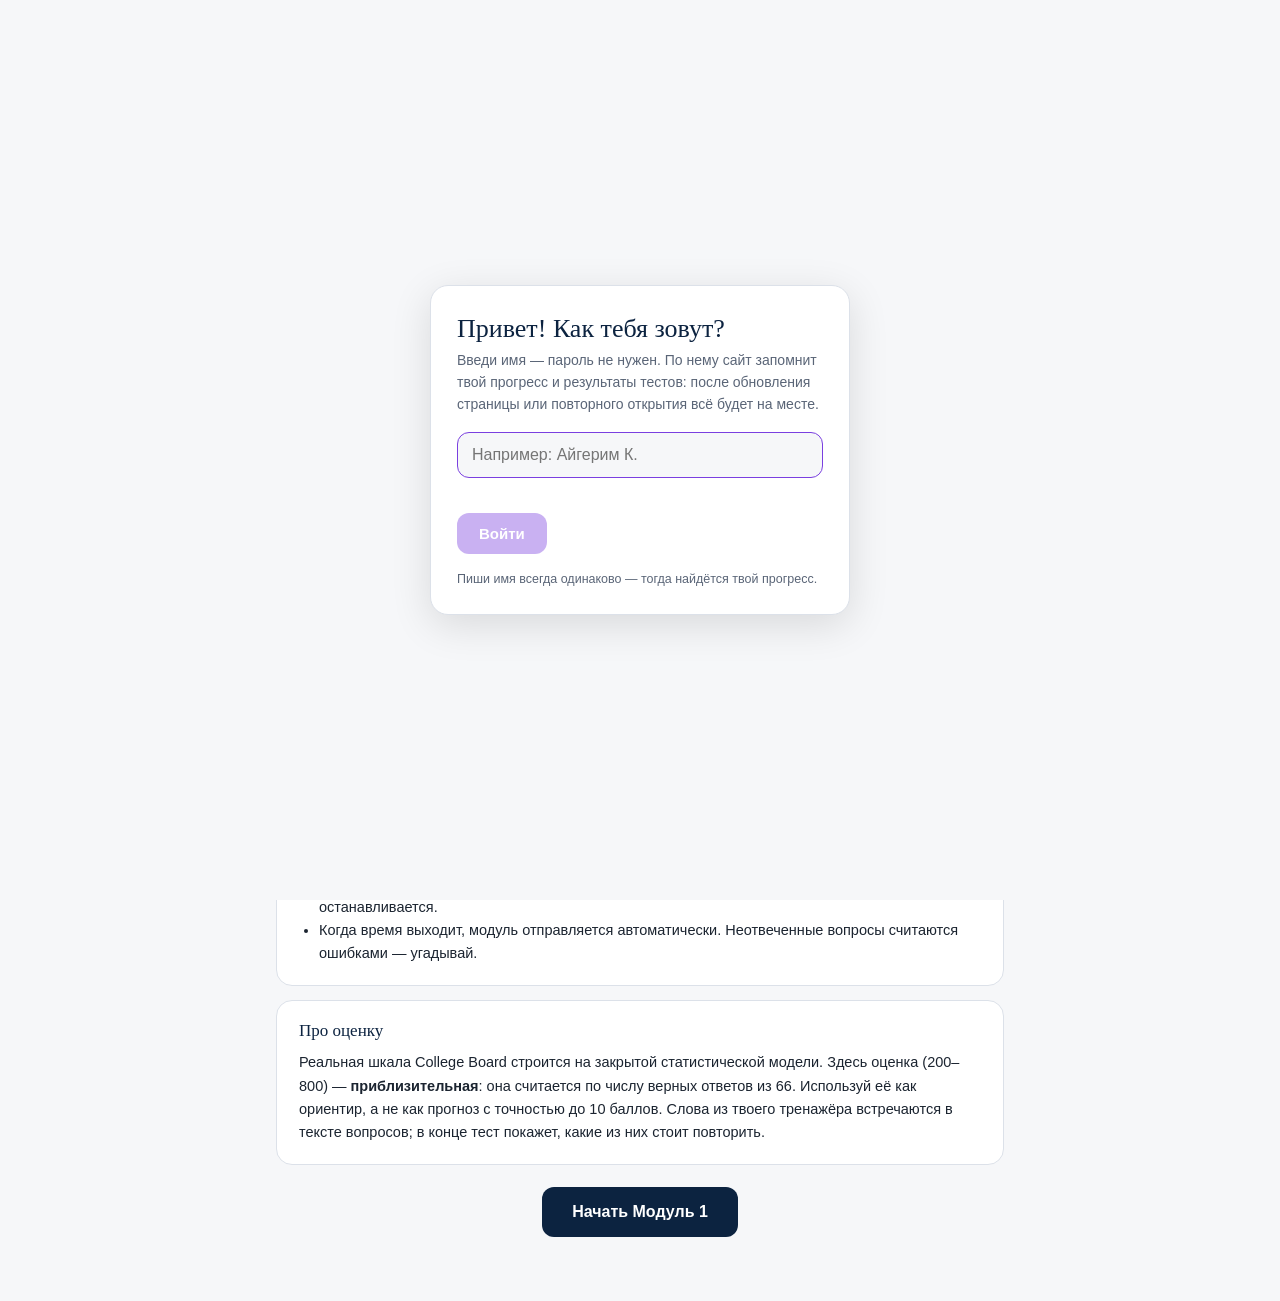
==== commit b625cf44: "Add files via upload" ====
--- a/sat-verbal-mock-test.html
+++ b/sat-verbal-mock-test.html
@@ -3,221 +3,17 @@
 <head>
 <meta charset="UTF-8">
 <meta name="viewport" content="width=device-width, initial-scale=1, viewport-fit=cover">
-<title>SAT Verbal · Mock Test</title>
-<style>
-  :root {
-    --navy: #0C2340;
-    --accent: #7A3FE0;
-    --accent2: #0B5FFF;
-    --gold: #C9A227;
-    --bg: #F6F7F9;
-    --card-bg: #ffffff;
-    --ink: #1B2430;
-    --muted: #5A6577;
-    --line: #DCE1E9;
-    --head: #0C2340;
-    --good: #0E9F6E;
-    --bad: #C0392B;
-    --sel-bg: rgba(122,63,224,0.10);
-  }
-  @media (prefers-color-scheme: dark) {
-    :root:not([data-theme="light"]) {
-      --bg: #0B1220; --card-bg: #16203A; --ink: #E7ECF5; --muted: #9AA7C0; --line: #2A3654; --head: #ffffff;
-      --sel-bg: rgba(122,63,224,0.25);
-    }
-  }
-  :root[data-theme="dark"] {
-    --bg: #0B1220; --card-bg: #16203A; --ink: #E7ECF5; --muted: #9AA7C0; --line: #2A3654; --head: #ffffff;
-    --sel-bg: rgba(122,63,224,0.25);
-  }
-  * { box-sizing: border-box; }
-  [hidden] { display: none !important; }
-  html, body { margin: 0; }
-  body {
-    background: var(--bg); color: var(--ink);
-    font-family: 'Helvetica Neue', Arial, sans-serif;
-    min-height: 100vh; display: flex; flex-direction: column;
-    padding-top: env(safe-area-inset-top, 0px);
-  }
-  h1, h2, h3 { font-family: Georgia, serif; font-weight: 400; color: var(--head); margin: 0; }
-  button { font-family: inherit; cursor: pointer; }
-  .btn {
-    border: none; border-radius: 12px; padding: 13px 22px; font-size: 14.5px; font-weight: 700;
-    background: var(--navy); color: #fff; transition: opacity .15s, transform .1s;
-  }
-  .btn:active { transform: scale(0.97); }
-  .btn:disabled { opacity: .35; cursor: default; }
-  .btn.ghost { background: var(--card-bg); color: var(--head); border: 1px solid var(--line); }
-  .btn.danger { background: var(--bad); }
-  .btn.big { padding: 16px 30px; font-size: 16px; }
-
-  /* ---------- generic centered screens ---------- */
-  .center { width: 100%; max-width: 760px; margin: 0 auto; padding: 28px 16px 64px; }
-  .kicker {
-    display: inline-block; font-size: 11px; letter-spacing: 2px; text-transform: uppercase; color: var(--muted);
-    border: 1px solid var(--line); border-radius: 20px; padding: 4px 12px; margin-bottom: 12px;
-  }
-  .card { background: var(--card-bg); border: 1px solid var(--line); border-radius: 16px; padding: 20px 22px; margin-bottom: 14px; }
-  .card h3 { font-size: 17px; margin-bottom: 10px; }
-  .card p, .card li { font-size: 14.5px; line-height: 1.6; color: var(--ink); }
-  .card ul { margin: 6px 0 0; padding-left: 20px; }
-  .muted { color: var(--muted); }
-  table.struct { width: 100%; border-collapse: collapse; font-size: 14px; }
-  table.struct th, table.struct td { text-align: left; padding: 8px 6px; border-bottom: 1px solid var(--line); }
-  table.struct th { font-size: 11.5px; letter-spacing: 1px; text-transform: uppercase; color: var(--muted); }
-  .radios { display: flex; gap: 10px; flex-wrap: wrap; margin-top: 8px; }
-  .radios label {
-    flex: 1; min-width: 200px; border: 1px solid var(--line); border-radius: 12px; padding: 12px 14px; cursor: pointer;
-    font-size: 14px; background: var(--card-bg);
-  }
-  .radios input { margin-right: 8px; }
-  .back-link { font-size: 13px; color: var(--accent2); text-decoration: none; display: inline-block; margin-bottom: 16px; }
-
-  /* ---------- test screen ---------- */
-  #screen-test { flex: 1; display: flex; flex-direction: column; min-height: 100vh; }
-  .tbar {
-    display: grid; grid-template-columns: 1fr auto 1fr; align-items: center; gap: 10px;
-    padding: 10px 18px; background: var(--card-bg); border-bottom: 1px solid var(--line);
-    position: sticky; top: 0; z-index: 5;
-  }
-  .tbar .tl { font-size: 13px; font-weight: 800; color: var(--head); }
-  .tbar .tl small { display: block; font-weight: 400; color: var(--muted); font-size: 11.5px; }
-  .timer-box { text-align: center; }
-  .timer { font-variant-numeric: tabular-nums; font-weight: 800; font-size: 20px; color: var(--head); }
-  .timer.low { color: var(--bad); }
-  .timer-toggle { background: none; border: none; font-size: 11.5px; color: var(--muted); text-decoration: underline; padding: 0; }
-  .tbar .tr { text-align: right; }
-  .qwrap { flex: 1; display: grid; grid-template-columns: 1fr 1fr; }
-  .pane { padding: 26px 30px 120px; overflow-y: auto; }
-  .pane.passage { border-right: 1px solid var(--line); }
-  @media (max-width: 860px) {
-    .qwrap { grid-template-columns: 1fr; }
-    .pane.passage { border-right: none; border-bottom: 1px solid var(--line); padding-bottom: 20px; }
-    .pane { padding: 20px 16px 20px; }
-    .tbar { padding: 8px 12px; }
-    .qwrap { padding-bottom: 90px; }
-  }
-  .ptext { font-family: Georgia, serif; font-size: 17px; line-height: 1.7; }
-  .ptext p { margin: 0 0 12px; }
-  .ptext u { text-decoration: underline; text-decoration-thickness: 1.5px; text-underline-offset: 3px; }
-  .notes { font-family: Georgia, serif; font-size: 16.5px; line-height: 1.6; margin: 10px 0 0; padding-left: 22px; }
-  .notes li { margin-bottom: 6px; }
-  table.data { border-collapse: collapse; margin: 14px 0 4px; width: 100%; max-width: 440px; font-size: 14.5px; }
-  table.data caption { text-align: left; font-weight: 800; padding-bottom: 6px; font-size: 14px; color: var(--head); }
-  table.data th, table.data td { border: 1px solid var(--line); padding: 8px 10px; text-align: left; }
-  table.data th { background: var(--bg); }
-  .qhead { display: flex; align-items: center; justify-content: space-between; gap: 10px; margin-bottom: 14px;
-    background: var(--bg); border: 1px solid var(--line); border-radius: 10px; padding: 8px 12px; }
-  .qnum { background: var(--navy); color: #fff; font-weight: 800; font-size: 14px; border-radius: 6px; padding: 4px 11px; }
-  .flagbtn { background: none; border: none; font-size: 13px; font-weight: 700; color: var(--muted); padding: 4px 6px; }
-  .flagbtn.on { color: var(--bad); }
-  .qtext { font-size: 16px; line-height: 1.55; margin: 0 0 16px; font-weight: 600; }
-  .opt { display: flex; align-items: stretch; gap: 8px; margin-bottom: 10px; }
-  .optmain {
-    flex: 1; display: flex; align-items: center; gap: 12px; text-align: left; border: 1.5px solid var(--line);
-    border-radius: 12px; background: var(--card-bg); color: var(--ink); padding: 13px 14px; font-size: 15px; line-height: 1.45;
-  }
-  .optmain .letter {
-    flex: none; width: 28px; height: 28px; border-radius: 50%; border: 1.5px solid var(--muted);
-    display: flex; align-items: center; justify-content: center; font-weight: 800; font-size: 13px; color: var(--muted);
-  }
-  .opt.sel .optmain { border-color: var(--accent); background: var(--sel-bg); }
-  .opt.sel .letter { background: var(--accent); border-color: var(--accent); color: #fff; }
-  .opt.elim .otext { text-decoration: line-through; }
-  .opt.elim .optmain { opacity: .45; }
-  .strike {
-    flex: none; width: 34px; border: 1px solid var(--line); border-radius: 10px; background: var(--card-bg);
-    color: var(--muted); font-size: 11px; font-weight: 800; text-decoration: line-through;
-  }
-  .opt.elim .strike { background: var(--navy); color: #fff; }
-  .fbar {
-    position: fixed; left: 0; right: 0; bottom: 0; background: var(--card-bg); border-top: 1px solid var(--line);
-    display: grid; grid-template-columns: 1fr auto 1fr; align-items: center; gap: 10px;
-    padding: 10px 18px calc(10px + env(safe-area-inset-bottom, 0px)); z-index: 6;
-  }
-  .fbar .fl { font-size: 12.5px; color: var(--muted); }
-  .navbtn { background: var(--navy); color: #fff; border: none; border-radius: 20px; padding: 10px 18px; font-weight: 800; font-size: 13.5px; }
-  .fbar .fr { display: flex; gap: 8px; justify-content: flex-end; }
-  @media (max-width: 560px) { .fbar .fl { display: none; } .fbar { grid-template-columns: auto 1fr; } .fbar .fr { grid-column: 2; } .navbtn { grid-column: 1; } }
-  .pop {
-    position: fixed; left: 50%; transform: translateX(-50%); bottom: 72px; width: min(540px, calc(100vw - 24px));
-    background: var(--card-bg); border: 1px solid var(--line); border-radius: 16px; padding: 18px;
-    box-shadow: 0 14px 40px rgba(12,35,64,.25); z-index: 8;
-  }
-  .pop h3 { font-size: 16px; margin-bottom: 4px; }
-  .grid { display: grid; grid-template-columns: repeat(9, 1fr); gap: 8px; margin: 14px 0; }
-  @media (max-width: 480px) { .grid { grid-template-columns: repeat(6, 1fr); } }
-  .gq {
-    position: relative; aspect-ratio: 1; border-radius: 8px; border: 1.5px dashed var(--muted); background: var(--card-bg);
-    color: var(--accent2); font-weight: 800; font-size: 14px;
-  }
-  .gq.ans { border-style: solid; border-color: var(--accent2); background: var(--accent2); color: #fff; }
-  .gq.cur { outline: 3px solid var(--gold); outline-offset: 1px; }
-  .gq.flag::after { content: '⚑'; position: absolute; top: -7px; right: -4px; font-size: 14px; color: var(--bad); }
-  .legend { display: flex; gap: 14px; flex-wrap: wrap; font-size: 12px; color: var(--muted); }
-  .toast {
-    position: fixed; top: 70px; left: 50%; transform: translateX(-50%); background: var(--navy); color: #fff;
-    padding: 10px 18px; border-radius: 20px; font-size: 13.5px; z-index: 20; box-shadow: 0 8px 24px rgba(0,0,0,.25);
-  }
-
-  /* ---------- results ---------- */
-  .scorebox { text-align: center; padding: 10px 0 18px; }
-  .score-big { font-family: Georgia, serif; font-size: 78px; color: var(--head); line-height: 1; }
-  .score-range { font-size: 14px; color: var(--muted); margin-top: 6px; }
-  .pill { display: inline-block; font-size: 12px; font-weight: 800; border-radius: 20px; padding: 4px 12px; margin-top: 12px; background: var(--sel-bg); color: var(--accent); }
-  .stats { display: grid; grid-template-columns: repeat(3, 1fr); gap: 10px; margin-bottom: 14px; }
-  .stat { background: var(--card-bg); border: 1px solid var(--line); border-radius: 14px; padding: 14px; text-align: center; }
-  .stat b { display: block; font-family: Georgia, serif; font-size: 26px; color: var(--head); font-weight: 400; }
-  .stat span { font-size: 12px; color: var(--muted); }
-  .drow { margin: 12px 0; }
-  .drow .dl { display: flex; justify-content: space-between; font-size: 13.5px; margin-bottom: 5px; }
-  .bar { height: 8px; background: var(--line); border-radius: 8px; overflow: hidden; }
-  .bar > i { display: block; height: 100%; background: var(--accent); border-radius: 8px; }
-  .chips { display: flex; flex-wrap: wrap; gap: 8px; margin-top: 10px; }
-  .chip { background: var(--sel-bg); color: var(--accent); font-weight: 700; font-size: 13px; padding: 5px 12px; border-radius: 20px; }
-  .filters { display: flex; gap: 8px; flex-wrap: wrap; margin: 10px 0 14px; }
-  .filters button { border: 1px solid var(--line); background: var(--card-bg); color: var(--head); border-radius: 20px; padding: 7px 14px; font-size: 13px; font-weight: 700; }
-  .filters button.on { background: var(--navy); color: #fff; border-color: var(--navy); }
-  details.rv { background: var(--card-bg); border: 1px solid var(--line); border-radius: 14px; margin-bottom: 10px; }
-  details.rv summary { cursor: pointer; padding: 13px 16px; font-size: 13.5px; font-weight: 700; list-style: none; display: flex; gap: 10px; align-items: center; }
-  details.rv summary::-webkit-details-marker { display: none; }
-  .mark { flex: none; width: 24px; height: 24px; border-radius: 50%; display: flex; align-items: center; justify-content: center; color: #fff; font-size: 13px; }
-  .mark.ok { background: var(--good); } .mark.no { background: var(--bad); } .mark.skip { background: var(--muted); }
-  .rvbody { padding: 0 16px 16px; }
-  .rvbody .ptext { font-size: 15.5px; margin-bottom: 10px; }
-  .ro { border: 1.5px solid var(--line); border-radius: 10px; padding: 9px 12px; margin-bottom: 7px; font-size: 14px; display: flex; gap: 10px; }
-  .ro.correct { border-color: var(--good); background: rgba(14,159,110,.12); }
-  .ro.wrong { border-color: var(--bad); background: rgba(192,57,43,.12); }
-  .ro b { flex: none; }
-  .expl { margin-top: 10px; font-size: 14px; line-height: 1.6; border-left: 3px solid var(--gold); padding-left: 12px; }
-  .tagline { font-size: 11.5px; color: var(--muted); margin-bottom: 8px; }
-  .ptext p.intro { font-size: 15px; color: var(--muted); font-style: italic; }
-  .ptext p.credit { font-size: 12.5px; color: var(--muted); margin-top: -4px; }
-  .ptext sup, .notes sup, .optmain sup { font-size: .7em; }
-  .figwrap { margin: 0 0 16px; max-width: 480px; }
-  svg.fig { width: 100%; height: auto; display: block; }
-  svg.fig text { fill: var(--ink); font-family: Georgia, serif; }
-  svg.fig .ft { font-size: 14px; }
-  svg.fig .fl { font-size: 12.5px; }
-  svg.fig .fg { stroke: var(--line); stroke-width: 1; }
-  svg.fig .fa { stroke: var(--ink); stroke-width: 1.2; }
-  svg.fig .fb { fill: #aeb4c2; stroke: var(--ink); stroke-width: 1; }
-  .fs { fill: none; stroke: var(--ink); stroke-width: 1.8; }
-  .fs.thick { stroke-width: 3; stroke: #8b93a3; }
-  .fm { fill: var(--card-bg); stroke: var(--ink); stroke-width: 1.4; }
-  .fm.solid { fill: var(--ink); }
-  .figlegend { display: flex; flex-wrap: wrap; gap: 6px 18px; font-size: 13px; margin-top: 6px; padding: 8px 10px; border: 1px solid var(--line); border-radius: 8px; }
-  .figlegend span { display: inline-flex; align-items: center; gap: 6px; }
-  .expl p { margin: 8px 0 0; }
-</style>
+<title>SAT Verbal · Mock Test 1</title>
+<link rel="stylesheet" href="sat-mock.css">
 </head>
 <body>
 
 <!-- ============ INTRO ============ -->
 <div id="screen-intro" class="center">
-  <a class="back-link" href="index.html">← Словарный тренажёр</a><br>
+  <div class="topline"><a class="back-link" href="index.html">← Словарный тренажёр</a><span data-userbar></span></div>
+  <div class="mock-switch"><a href="sat-verbal-mock-test.html" class="on">Mock 1</a><a href="sat-verbal-mock-test-2.html">Mock 2</a></div>
   <span class="kicker">SAT Verbal · Reading &amp; Writing</span>
-  <h1 style="font-size:30px; margin-bottom:6px;">Полный mock-тест</h1>
+  <h1 style="font-size:30px; margin-bottom:6px;">Полный mock-тест №1</h1>
   <p class="muted" style="margin:0 0 20px; font-size:14.5px;">Тест в формате Digital SAT (Reading &amp; Writing): 2 модуля по 33 вопроса. Оба модуля фиксированные — порядок и сложность не меняются по ходу теста.</p>
 
   <div class="card">
@@ -227,7 +23,7 @@
       <tr><td>Модуль 1</td><td>33</td><td id="t1">39 мин</td></tr>
       <tr><td>Модуль 2</td><td>33</td><td id="t2">39 мин</td></tr>
     </table>
-    <p class="muted" style="margin-top:12px;">В каждом модуле вопросы идут в том же порядке, что и на реальном экзамене: <b>Craft &amp; Structure</b> (9) → <b>Information &amp; Ideas</b> (9) → <b>Standard English Conventions</b> (7 в Модуле 1, 8 в Модуле 2) → <b>Expression of Ideas</b> (8 в Модуле 1, 7 в Модуле 2). Каждый вопрос — короткий текст и 4 варианта ответа; в некоторых есть график или заметки.</p>
+    <p class="muted" id="intro-order" style="margin-top:12px;"></p>
   </div>
 
   <div class="card">
@@ -244,6 +40,7 @@
       <li>Сядь так, чтобы час тебя никто не отвлекал. Без словарей и подсказок — иначе оценка не будет честной.</li>
       <li><b>⚑ Отметить</b> — пометить вопрос, чтобы вернуться к нему; <b>S̶</b> рядом с вариантом — вычеркнуть вариант.</li>
       <li>Кнопка внизу с номером вопроса открывает карту модуля. После отправки модуля вернуться к нему нельзя.</li>
+      <li><b>Прогресс сохраняется автоматически.</b> Если страница обновится или закроется, при следующем открытии тест продолжится с того же места — но таймер за это время не останавливается.</li>
       <li>Когда время выходит, модуль отправляется автоматически. Неотвеченные вопросы считаются ошибками — угадывай.</li>
     </ul>
   </div>
@@ -252,6 +49,8 @@
     <h3>Про оценку</h3>
     <p class="muted" style="margin:0;">Реальная шкала College Board строится на закрытой статистической модели. Здесь оценка (200–800) — <b>приблизительная</b>: она считается по числу верных ответов из 66. Используй её как ориентир, а не как прогноз с точностью до 10 баллов. Слова из твоего тренажёра встречаются в тексте вопросов; в конце тест покажет, какие из них стоит повторить.</p>
   </div>
+
+  <div class="card" id="history-card" hidden><h3>Твои попытки</h3><div id="history-body"></div></div>
 
   <div style="text-align:center; margin-top:22px;"><button class="btn big" id="btn-start">Начать Модуль 1</button></div>
 </div>
@@ -306,10 +105,18 @@
       <button class="btn ghost" id="confirm-no">Отмена</button>
     </div>
   </div>
+  <div id="abort-box" class="card" hidden style="border-color:var(--bad);">
+    <p style="margin:0 0 12px;">Прервать тест? Все ответы этой попытки будут удалены, результат не сохранится.</p>
+    <div style="display:flex; gap:10px;">
+      <button class="btn danger" id="abort-yes">Да, прервать</button>
+      <button class="btn ghost" id="abort-no">Отмена</button>
+    </div>
+  </div>
   <div style="display:flex; gap:10px; justify-content:center; margin-top:18px; flex-wrap:wrap;">
     <button class="btn ghost" id="rev-back">← Вернуться к вопросам</button>
     <button class="btn" id="rev-submit">Отправить модуль</button>
   </div>
+  <p style="text-align:center; margin-top:18px;"><button class="ss-link" id="rev-abort" type="button">Прервать тест без сохранения</button></p>
 </div>
 
 <!-- ============ BREAK ============ -->
@@ -325,7 +132,8 @@
 
 <!-- ============ RESULTS ============ -->
 <div id="screen-results" class="center" hidden>
-  <span class="kicker">Результат · Reading &amp; Writing</span>
+  <div class="topline"><span class="kicker" style="margin:0;">Результат · Reading &amp; Writing</span><span data-userbar></span></div>
+  <p class="viewing-note" id="viewing-note"></p>
   <div class="scorebox">
     <div class="score-big" id="res-score">—</div>
     <div class="score-range" id="res-range"></div>
@@ -348,595 +156,20 @@
   </div>
   <div id="review-list"></div>
   <div style="display:flex; gap:10px; justify-content:center; margin-top:24px; flex-wrap:wrap;">
-    <button class="btn" onclick="location.reload()">Пройти заново</button>
+    <button class="btn" id="btn-again">Пройти заново</button>
+    <button class="btn ghost" id="btn-history">К моим попыткам</button>
     <a class="btn ghost" href="index.html" style="text-decoration:none; display:inline-block;">К словарному тренажёру</a>
   </div>
 </div>
 
 <div class="toast" id="toast" hidden></div>
 
+<script src="sat-common.js"></script>
+<script src="sat-store.js"></script>
+<script src="mock1-data.js"></script>
+<script src="sat-mock-engine.js"></script>
 <script>
-/* =====================================================================
-   QUESTION DATA  (Reading & Writing · 2 modules × 33 questions)
-   d: domain (cs | ii | sec | eoi) · t: question type · p: passage (HTML)
-   q: question · o: 4 options (HTML) · a: correct letter · e: explanation
-   fig: optional graph · notes: optional bullet notes
-   ===================================================================== */
-const DOM = { cs: 'Craft and Structure', ii: 'Information and Ideas', sec: 'Standard English Conventions', eoi: 'Expression of Ideas' };
-const ORDER = ['cs', 'ii', 'sec', 'eoi'];
-const Q_WIC = "Which choice completes the text with the most logical and precise word or phrase?";
-const Q_STD = "Which choice completes the text so that it conforms to the conventions of Standard English?";
-const Q_TR = "Which choice completes the text with the most logical transition?";
-const Q_INFC = "Which choice most logically completes the text?";
-const Q_SYN = "Which choice most effectively uses relevant information from the notes to accomplish this goal?";
-const NOTES_INTRO = "While researching a topic, a student has taken the following notes:";
-const SITE_WORDS = ['ambivalent','discern','candid','skeptical','meticulous','plausible','innate','ambiguous','corroborate','reticent','sanction','temper','novel','yield','compound','wry','candor','terse','subtle','austere','attached','surface','boulders','unexpected','obstacle','receive','trait','substantial','ponder','prey','boast','persist','conventional wisdom','acknowledge','challenge'];
-
-const MODULE1 = [
- /* ---------- Craft and Structure ---------- */
- { d:'cs', t:'Words in Context', q:Q_WIC, a:'A',
-   p:`<p>Ezra Pound’s poetry can be hard to ______: it is dense, experimental, and so full of references and allusions that many readers have a difficult time even identifying the poems’ subjects.</p>`,
-   o:["comprehend","dislike","interrupt","overlook"] },
- { d:'cs', t:'Words in Context', q:Q_WIC, a:'C',
-   p:`<p>The unique subak water management system used to irrigate the rice paddy fields of the Indonesian island of Bali has a rich cultural, philosophical, and historical significance dating back to the ninth century. The many elements of subak—terraces, canals, and water temples—are ______: they are joined together into a single cohesive unit.</p>`,
-   o:["outmoded","informal","interconnected","optional"] },
- { d:'cs', t:'Words in Context', q:Q_WIC, a:'D',
-   p:`<p>Although the government of the Soviet Union attempted to ______ Georgi Vladimov’s novel <i>Faithful Ruslan</i>, copies of the book circulated in secret among readers in several parts of the country.</p>`,
-   o:["replicate","critique","import","suppress"] },
- { d:'cs', t:'Words in Context', q:Q_WIC, a:'D',
-   p:`<p>Scholars long thought that the initial spread of silk beyond China occurred in the second century CE, but this view has been ______ by new archaeological evidence from South Asia that reveals that the people of the Indus Civilization made use of silk at least 1,000 years earlier.</p>`,
-   o:["investigated","misinterpreted","anticipated","contradicted"] },
- { d:'cs', t:'Words in Context', q:Q_WIC, a:'A',
-   p:`<p>A casual description of Scherezade García’s 2019 mural <i>Blame It on the Bean: The Power of Coffee</i> can make the work seem ______—a painting that is housed in a coffee shop and that depicts three women drinking coffee may not sound particularly ambitious—but in fact the work is a complex, dynamic meditation on gender and the legacy of colonialism that demands serious attention.</p>`,
-   o:["unassuming","shrewd","incongruous","pretentious"] },
- { d:'cs', t:'Text Structure and Purpose', q:"Which choice best states the function of the underlined sentence in the text as a whole?", a:'B',
-   p:`<p class="intro">The following text is adapted from Akwaeke Emezi’s 2019 novel <i>Pet</i>. Jam is a teenager who lives with her father, Aloe, and her mother, Bitter, who is a painter.</p>
-<p>Bitter finished the painting in the dark morning of a day—it was well past midnight when Jam heard the studio door creak open. She stared into the velvet black of her room and listened to her mother’s footsteps walking in her [mother] and Aloe’s bedroom. There was a weight thrumming through the floorboards in a low song, and that was how Jam knew the painting was done. <u>Bitter’s feet were singing the news.</u></p><p class="credit">©2019 by Akwaeke Emezi</p>`,
-   o:["It indicates that Jam is more interested in music than in art.","It adds to the idea that Bitter’s footsteps reveal something to Jam.","It indicates that Bitter always sings when working on a painting.","It describes Aloe’s reaction upon seeing the painting for the first time."] },
- { d:'cs', t:'Text Structure and Purpose', q:"Which choice best states the main purpose of the text?", a:'B',
-   p:`<p class="intro">The following text is from Bram Stoker’s 1911 novel <i>The Lair of the White Worm</i>. Adam is meeting his great-uncle Richard at a port.</p>
-<p>The meeting so auspiciously begun proceeded well. Adam, seeing that the old man was interested in the novelty of the ship, suggested that he should stay the night on board, and that he would himself be ready to start at any hour and go anywhere that the other suggested. This affectionate willingness to fall in with his own plans quite won the old man’s heart. He warmly accepted the invitation, and at once they became not only on terms of affectionate relationship, but almost like old friends.</p>`,
-   o:["It states the reasons why Adam and his great-uncle Richard decide to sleep on the ship rather than finding lodging on land.","It showcases how Adam’s flexibility and consideration strengthen his relationship with his great-uncle Richard.","It describes why Adam and his great-uncle Richard are excited for their upcoming journey on the ship.","It contrasts great-uncle Richard’s wary first impressions of Adam with his ultimate affection toward him."] },
- { d:'cs', t:'Text Structure and Purpose', q:"Which choice best states the function of the underlined portion in the text as a whole?", a:'D',
-   p:`<p>Curious about how people visually perceive objects in their dreams, Stephen LaBerge and team recruited lucid dreamers—people aware that they’re dreaming as it’s happening—for a research study. These participants were reliably able to signal when they had entered a dream state; the team then observed participants’ eye movements as they slept. <u>The smoothness with which participants’ eyes tracked objects in their dreams closely matched how sighted people who are awake visually track objects around them,</u> suggesting to the team that the brain perceives dream objects as the product of something other than pure imagination.</p>`,
-   o:["To offer key evidence that undermines LaBerge and team’s initial hypothesis","To show the unexpected result that led LaBerge and team to change the focus of their study","To illustrate an important real-world implication of LaBerge and team’s main finding","To identify a comparable circumstance that helps justify LaBerge and team’s conclusion"] },
- { d:'cs', t:'Cross-Text Connections', q:"Based on the texts, how would the critics mentioned in Text 2 most likely respond to the underlined claim in Text 1?", a:'D',
-   p:`<p><b>Text 1</b></p><p>Good art often challenges and disrupts social and aesthetic norms, but the creation of public art—paintings, sculptures, and performance pieces displayed in nonmuseum or nontheatrical public settings—typically requires broad agreement among artists, civic officials, and community members about the works’ message and artistic goals. <u>Public art that fails to appease everyone by being sufficiently aesthetically and conceptually bland almost inevitably provokes backlash.</u></p><p><b>Text 2</b></p><p>Public art is commonly displayed in spaces intended for purposes other than meaningful aesthetic engagement. Some critics of public art therefore note that norm-defying pieces that aren’t effectively integrated within their surroundings in a manner that primes passersby to appreciate the pieces’ merits (as is often the case) tend to be regarded more unfavorably than similarly provocative art encountered in museums is.</p>`,
-   o:["By arguing that the reason members of the general public might disagree about a public artwork’s merits is unrelated to the unconventionality of its appearance and ideas","By agreeing with the idea that only works of art that are universally appealing are suitable for displaying in public spaces","By disputing the notion that civic leaders and community members are easily placated by art that is intended mainly to reinforce social norms","By contending that the kinds of reactions controversial public artworks often receive aren’t exclusively the result of attributes inherent in the works themselves"] },
-
- /* ---------- Information and Ideas ---------- */
- { d:'ii', t:'Inferences', q:"Based on the text, what would Hincapié most likely say is a promising way to increase entrepreneurship in early adulthood?", a:'C',
-   p:`<p>The average age at which people in the United States start businesses is 35. Economist Andrés Hincapié studied why young adults are relatively less likely to start businesses and whether there are ways to increase entrepreneurship in early adulthood. Hincapié found that one impediment is lack of knowledge about the practical details of how businesses are started; he further found that simply providing young adults with good informational resources on the topic significantly alleviates this problem.</p>`,
-   o:["Creating social networks of young adults who are interested in starting a business","Encouraging young adults to brainstorm business ideas","Providing young adults with practical information about how to start a business","Giving young adults training opportunities at a variety of businesses"] },
- { d:'ii', t:'Central Ideas and Details', q:"Which choice best states the main topic of the text?", a:'B',
-   p:`<p>Few animals are known to spit: among them are humans, cobras, and camels. But in January 2022 at a nature preserve in southern England, bird-watcher Clare Jacobs observed a gray seal spitting a jet of water at a white-tailed eagle flying overhead. Seals had never been seen spitting before. Biologist Sean Twiss, who studies gray seals, believes that the seal may have been attempting to scare the eagle away from a food source or that the seal may have just been playing.</p>`,
-   o:["Bird-watching in southern England","A previously unseen behavior of gray seals","How white-tailed eagles defend their territory against other predators","Differences between gray seals and white-tailed eagles"] },
- { d:'ii', t:'Inferences', q:"Based on the text, what is notable about Schmidt’s behavior?", a:'D',
-   p:`<p class="intro">The following text is from Mark Haber’s 2022 novel <i>Saint Sebastian’s Abyss</i>. The narrator and Schmidt are both art critics.</p>
-<p>When my first wife admitted to Schmidt over dinner that she didn’t find art, painting in particular, especially compelling, Schmidt winced, set down his fork, and sighed dramatically; he then excused himself, explaining an appointment he’d forgotten about had suddenly and inexplicably been remembered, while making it abundantly clear there was no appointment at all.</p><p class="credit">©2022 by Mark Haber</p>`,
-   o:["Schmidt is only given to theatrical behavior when in the company of the narrator and his first wife.","Schmidt’s absentmindedness regarding his schedule is uncharacteristic of him.","Schmidt’s departure is occasioned by the resumption of a previous disagreement with the narrator’s first wife about a particular painting.","Schmidt conveys his feelings about one of his dining companions without explicitly stating them."] },
- { d:'ii', t:'Inferences', q:"Based on the text, which choice best describes Sir Winston Day?", a:'A',
-   p:`<p class="intro">The following text is from Mick Herron’s 2023 novel <i>The Secret Hours</i>. The narrator is describing members of a government committee.</p>
-<p>Finally, and adding much-needed gravitas, was Sir Winston Day, whose features seemed moulded to adorn a bust, or possibly a stamp, and whose forehead was so evidently bulging with grey matter that it would have been impertinent to inquire too closely into the actual achievements his half century of public service had produced. His recently published memoirs possibly cast light on this enigma, but given that such details were not provided until after the thirty-page mark, they might as well have remained state secrets.</p><p class="credit">©2023 by Mick Herron</p>`,
-   o:["He has the appearance of a distinguished figure, but it is uncertain whether he has accomplished anything to earn distinction.","He looks like a person worthy of respect, but his memoirs reveal that some of his actions were dishonorable.","He would be a celebrated public figure if his achievements did not have to be kept secret.","He has maintained a modest profile even though he has served the public capably for many years."] },
- { d:'ii', t:'Central Ideas and Details', q:"Which choice best states the main idea of the text?", a:'D',
-   p:`<p>Studies of ocean wave breaking have predominantly focused on traveling waves (those propagating along the horizontal plane), so Mark McAllister et al. utilized a circular wave tank to produce and study spike waves, axisymmetric standing waves that can erupt vertically when traveling waves propagating in opposing directions intersect. Traveling waves break when wave steepness (height-to-length ratio) passes a critical threshold; breaking thus constrains wave height. McAllister et al. found that spike waves can exceed that constraint, as other factors than just steepness (e.g., jet stability and cavity shape) mediate spike-wave breaking.</p>`,
-   o:["Previous studies have suggested that steepness mediates breaking in traveling waves, but the study by McAllister et al. shows that jet stability and cavity shape may also influence breaking in such waves.","The process of breaking limits the height of traveling waves, but the study by McAllister et al. suggests that spike waves can exceed those limits if their height-to-length ratio reaches a critical threshold.","McAllister et al. suggest that spike waves can form when traveling waves propagating in opposing directions intersect and that spike waves tend to be higher than traveling waves.","The study by McAllister et al. suggests that when traveling waves intersect in specific ways, the resulting wave may be higher than would be expected based on the properties of traveling waves."] },
- { d:'ii', t:'Command of Evidence (Quantitative)', q:"Which choice most effectively uses data from the graph to complete the sentence?", a:'B',
-   fig:{ type:'bar', title:'Energy Density of Four Fuels', yLabel:'Energy density (MJ/L)', yMax:45, yStep:5, cats:['gasoline','ethanol','POP biofuel','jet fuel'], vals:[36,23,40,34] },
-   p:`<p>A team of researchers used bacteria to create a biofuel (a renewable fuel produced from plants, algae, or other living materials). The team called the new fuel POP biofuel. To determine how much energy is stored in POP biofuel compared to other fuels, the team calculated the fuels’ energy density, in megajoules per liter (MJ/L). The team found that the fuel with the highest energy density is ______</p>`,
-   o:["jet fuel.","POP biofuel.","ethanol.","gasoline."] },
- { d:'ii', t:'Command of Evidence (Textual)', q:"Which quotation from the article would best illustrate the theater historian’s claim?", a:'A',
-   p:`<p>Founded in 1965 and originally established as a cultural extension of the United Farm Workers—a union representing many Mexican American agricultural workers at the time—the theater troupe El Teatro Campesino has achieved recognition as a source of inspiration for subsequent Chicano theater companies and as a contributor to the dramatic arts. In an article about the company, a theater historian posits that a significant stylistic influence on El Teatro’s early performances was the audience-mediated slapstick comedy of <i>carpa</i> theater, vaudeville-style shows popular in Mexico and the US Southwest in the 1920s and ’30s.</p>`,
-   o:["“The company presented <i>actos</i>, short comedy sketches, that often relied on exaggerated physical humor to groups of agricultural workers, whose reactions—enthusiastic cheers of appreciation and, occasionally, loud boos of disapproval—promoted improvisation.”","“The company was focused on the reality of the present situation and discovered that humor was often found in that reality; consequently, comedy became a tool to convey social critique while entertaining and inspiring audiences.”","“The company relied heavily on satire, humor, and references to contemporary popular culture as well as a make-do aesthetic—often referred to as <i>rasquache</i>—that reflected not only the troupe’s limited financial resources but also its sociopolitical message.”","“The members of the company, which in addition to founder Luis Valdez consisted entirely of nonprofessional actors, traveled into farm fields, where they, with minimal props and costumes, performed comedy in the form of brief humorous vignettes.”"] },
- { d:'ii', t:'Inferences', q:Q_INFC, a:'D',
-   p:`<p>Researchers Eugeni Vidal-Tortosa and Robin Lovelace looked at the relationship between street lighting in a city and people’s willingness to ride a bicycle. Their results suggest that poor street lighting can deter new or inexperienced cyclists from riding in a city but has little effect on experienced cyclists. Therefore, increasing the number of streetlights in a city could potentially ______</p>`,
-   o:["decrease the number of new or inexperienced cyclists riding in the city.","increase the number of experienced cyclists riding in the city.","decrease the number of experienced cyclists riding in the city.","increase the number of new or inexperienced cyclists riding in the city."] },
- { d:'ii', t:'Inferences', q:Q_INFC, a:'D',
-   p:`<p>Like many other genera of wild bees, bumblebees have in recent decades experienced population collapse caused by, among other factors, habitat destruction and climate variation. Bumblebees are also one of the most researched bee genera, second only to honeybees. As a result, ecologists have gained much of their insight about wild-bee declines from bumblebees. In a 2021 paper, zoologist Guillaume Ghisbain notes that bumblebees are among the relatively few wild-bee genera that display social behaviors and dietary generalism (ability to obtain nectar and pollen from a diversity of plant species), two traits that are associated with increased resilience to some specific environmental changes. Ghisbain therefore contends that ______</p>`,
-   o:["although bumblebees and many other wild bees have experienced similar population declines in the past, compared with other wild bees, bumblebees are likely at greater risk of being harmed by climate variation than by habitat destruction.","although bumblebees have been more extensively studied than most wild bees, researchers should not use bumblebees to draw conclusions about the decline of other wild bees, even ones with feeding patterns and levels of sociability that are similar to those of bumblebees.","because bumblebees and other bees with generalist diets are less negatively affected by environmental stress than bees with specialized diets are, they are less likely to experience major population changes in the future than bees with specialized diets are.","because the responses of bumblebees and other wild bees to environmental threats are not always comparable, researchers need to exercise caution when extrapolating information about wild-bee population declines from bumblebees."] },
-
- /* ---------- Standard English Conventions ---------- */
- { d:'sec', t:'Boundaries', q:Q_STD, a:'D',
-   p:`<p>When using a search engine, many people click just the first one or two results. Click restraint is the practice of scanning a search results page and evaluating what you see before deciding which link ______</p>`,
-   o:["should you choose.","you should choose?","should you choose?","you should choose."] },
- { d:'sec', t:'Form, Structure, and Sense', q:Q_STD, a:'D',
-   p:`<p>Following her debut album release in 2002, Mexican singer-songwriter Natalia Lafourcade quickly shot to fame. By 2023, she ______ one of the most celebrated musicians in Latin America, having released twelve albums and won seventeen Latin Grammy awards—more than any other female artist in history.</p>`,
-   o:["will become","becomes","will have become","had become"] },
- { d:'sec', t:'Form, Structure, and Sense', q:Q_STD, a:'A',
-   p:`<p>The rough frog is a species of amphibian native to Australia. Currently, the frog’s range ______ parts of northern New South Wales and southeastern Queensland.</p>`,
-   o:["includes","included","will have included","had included"] },
- { d:'sec', t:'Boundaries', q:Q_STD, a:'B',
-   p:`<p>According to the original text of the US Constitution, written in 1787, the presidential candidate receiving the second-most Electoral College votes becomes vice president. The 12th amendment, ratified in ______ separated the elections for the two offices.</p>`,
-   o:["1804—","1804,","1804:","1804"] },
- { d:'sec', t:'Form, Structure, and Sense', q:Q_STD, a:'B',
-   p:`<p>The musical scores of Japanese composer Hiroyuki Sawano are famous for their mysterious titles. Laden with emojis and seemingly meaningless words, and driven largely by Sawano’s “personal feeling and mood,” ______</p>`,
-   o:["the listener can approach each piece free from expectations because of the titles.","the titles allow the listener to approach each piece free from expectations.","each piece can be approached by the listener free from expectations because of the titles.","the listener’s approach to each piece because of the titles can be free from expectations."] },
- { d:'sec', t:'Form, Structure, and Sense', q:Q_STD, a:'A',
-   p:`<p>Artist Yto Barrada’s exhibition <i>Ways to Baffle the Wind</i> incorporates sculptures, textiles, and films. Barrada’s pieces, utilizing elements as disparate as plant-dyed fabrics, wire crab traps filled with stones, and cotton balls dangling above a fan, ______ the ways humans attempt to organize and regulate nature.</p>`,
-   o:["explore","has explored","explores","exploring"] },
- { d:'sec', t:'Boundaries', q:Q_STD, a:'D',
-   p:`<p>Helical ______ widely understood to confer stability and efficiency in the locomotion of a variety of microscopic organisms—including bacteria, eukaryotic algae, and ciliates—bestows similar advantages, albeit via different propulsive modes, to larger oceanic macroplanktons, such as salps.</p>`,
-   o:["swimming, is","swimming is","swimming has been","swimming,"] },
-
- /* ---------- Expression of Ideas ---------- */
- { d:'eoi', t:'Transitions', q:Q_TR, a:'D',
-   p:`<p>The tiny transistors that control the flow of electricity in modern devices may one day be made of wood. Researchers in Switzerland have found a way to use heat and chemicals to widen the grooves in dry pieces of balsa wood. ______ these grooves become wide enough that electrical conductors can be passed through them.</p>`,
-   o:["For example,","Previously,","In contrast,","As a result,"] },
- { d:'eoi', t:'Transitions', q:Q_TR, a:'D',
-   p:`<p>Al-Andalus, the historical region of the Iberian Peninsula that includes most of modern-day Spain, was ruled by various Arabic-speaking Muslim states between the eighth and fifteenth centuries. ______ many Arabic words, such as “alacrán”—meaning “scorpion”—made their way into the Spanish language.</p>`,
-   o:["For example,","Instead,","Specifically,","Consequently,"] },
- { d:'eoi', t:'Transitions', q:Q_TR, a:'A',
-   p:`<p>Imagine a magazine that a reader has thrown away. This magazine is post-consumer waste, as it became waste after reaching the consumer. ______ the paper scraps left over from printing the magazine are pre-consumer waste, as they became waste before reaching the consumer.</p>`,
-   o:["By contrast,","For example,","As a result,","Specifically,"] },
- { d:'eoi', t:'Transitions', q:Q_TR, a:'A',
-   p:`<p>In astrophysics, a ring of debris orbiting a larger object within the object’s Roche limit is expected to persist as a ring, whereas a ring of debris orbiting outside this limit would likely accrete into a satellite (e.g., a moon). Bruno Morgado and colleagues, ______ detected a dense ring of material orbiting the trans-Neptunian object Quaoar at a distance of 2,500 miles, well outside the calculated Roche limit of 1,100 miles, that has remained intact.</p>`,
-   o:["though,","for example,","fittingly,","likewise,"] },
- { d:'eoi', t:'Rhetorical Synthesis', q:"The student wants to indicate how long John Cage’s musical piece will last. "+Q_SYN, a:'C',
-   p:`<p>${NOTES_INTRO}</p>`,
-   notes:["“Organ<sup>2</sup>/ASLSP (As Slow as Possible)” is a musical piece by avant-garde composer John Cage.","A specially designed automated organ in St. Burchardi Church in Halberstadt, Germany, began playing the piece in 2001.","It is scheduled to stop playing the piece in 2640.","The performance will last 639 years.","It will be the longest continuous musical performance in history."],
-   o:["John Cage is the composer of the musical piece “Organ<sup>2</sup>/ASLSP (As Slow as Possible).”","“Organ<sup>2</sup>/ASLSP (As Slow as Possible)” is a musical piece currently being played in St. Burchardi Church in Halberstadt, Germany.","Lasting 639 years, John Cage’s musical piece will be the longest continuous musical performance in history.","An organ in St. Burchardi Church in Halberstadt, Germany, began playing a musical piece by avant-garde composer John Cage."] },
- { d:'eoi', t:'Rhetorical Synthesis', q:"The student wants to provide a historical overview of the Shackleton expedition. "+Q_SYN, a:'A',
-   p:`<p>${NOTES_INTRO}</p>`,
-   notes:["1914: British explorer Ernest Shackleton and a small crew embarked on an expedition to Antarctica.","1915: Shackleton’s ship <i>Endurance</i> became stuck in ice before eventually breaking apart and sinking.","1916: After more harrowing sea-ice adventures, the entire crew was rescued.","1959: Historian Alfred Lansing wrote a book called <i>Endurance: Shackleton’s Incredible Voyage</i>.","2001: Filmmaker George Butler released a documentary called <i>The Endurance: Shackleton’s Legendary Antarctic Expedition</i>.","2022: The wreckage of <i>Endurance</i> was discovered at the bottom of Antarctica’s Weddell Sea."],
-   o:["Leaving in 1914 for Antarctica, Shackleton and his crew underwent many harrowing sea-ice adventures, including losing their ship in 1915, before being rescued in 1916.","In 1914, the Shackleton expedition sailed to Antarctica, where, in 1916, they rescued the crew of a ship that had sunk, <i>Endurance</i> (the wreckage of which was discovered in 2022).","Shackleton’s expedition has inspired a 1959 book, a 2001 film, and a 2022 discovery.","Alfred Lansing wrote about the history of Shackleton’s 1914–16 expedition in the book <i>Endurance: Shackleton’s Incredible Voyage</i> (1959); years later, in 2001, George Butler released a documentary about the expedition."] },
- { d:'eoi', t:'Rhetorical Synthesis', q:"The student wants to emphasize a difference between the meters of the two poems. "+Q_SYN, a:'D',
-   p:`<p>${NOTES_INTRO}</p>`,
-   notes:["The meter of a poem is the rhythmic structure or pattern of accents in its lines.","Alliterative meter is structured by a pattern of repeated sounds.","Quantitative meter is structured by a pattern of long and short syllables.","The Old English poem <i>Widsith</i> uses an alliterative meter.","The Sanskrit poem <i>Meghadūta</i> uses a quantitative meter."],
-   o:["The poem <i>Widsith</i> is written in Old English, but <i>Meghadūta</i> is written in Sanskrit.","Alliterative meter is a pattern of repeated sounds, but quantitative meter is a rhythmic structure or pattern of accents.","The Sanskrit poem <i>Meghadūta</i> uses a quantitative meter, while the meter of the Old English poem <i>Widsith</i> uses a pattern of long and short syllables.","The lines of the poem <i>Meghadūta</i> use a pattern of long and short syllables, whereas <i>Widsith</i>’s lines use a pattern of repeated sounds."] },
- { d:'eoi', t:'Rhetorical Synthesis', q:"The student wants to place the 1821 Declaration of Independence in the context of Valle’s changing political beliefs. "+Q_SYN, a:'B',
-   p:`<p>${NOTES_INTRO}</p>`,
-   notes:["Leaders of the Province of Guatemala proclaimed independence for Central America from the Spanish Empire on September 15, 1821.","The accompanying Declaration of Independence was written by Honduran scholar and politician José Cecilio del Valle.","The 1812 Spanish Constitution had provided some degree of independence for Central America, but it was repealed by the Spanish king in 1814.","Valle, a loyal advisor to the Spanish Empire’s administrators in Central America, had long opposed independence.","He changed his mind after Colonel Rafael del Riego’s 1820 revolt, which demanded the return of rights lost in 1814."],
-   o:["Colonel Riego’s revolt was the inspiration that Valle, a long-standing opponent of Central American independence, needed to change his political beliefs.","Long an opponent of Central American independence, Valle changed his mind after an 1820 revolt and wrote the 1821 declaration.","A change in Valle’s political beliefs that occurred when the Spanish king repealed the 1812 constitution led to Valle writing Central America’s Declaration of Independence.","The writing of Central America’s Declaration of Independence may not have happened were it not for Colonel Riego’s 1820 revolt."] }
-];
-
-const MODULE2 = [
- /* ---------- Craft and Structure ---------- */
- { d:'cs', t:'Words in Context', q:Q_WIC, a:'C',
-   p:`<p>Ancient Inca inhabiting the Andes Mountains used terraces, rows of flattened land with built-in irrigation systems, to grow crops at different altitudes. This method of farming proved to be highly ______, as evidenced by the great number and variety of crops grown at that time.</p>`,
-   o:["chaotic","uniform","effective","burdensome"] },
- { d:'cs', t:'Words in Context', q:Q_WIC, a:'C',
-   p:`<p>Since the Hubble Space Telescope was launched into space in 1990, astronauts have needed to complete regular missions to repair the telescope and keep it working smoothly. Researchers hope that robots will soon be able to make these repairs. Employing robots instead of humans to make repairs will be helpful, as ______ astronauts to maintain the telescope can be expensive.</p>`,
-   o:["straightening","forgetting about","relying on","reducing"] },
- { d:'cs', t:'Words in Context', q:Q_WIC, a:'C',
-   p:`<p>There are many famous examples of election pollsters making inaccurate predictions in presidential elections. But neuroscientist and election pollster Sam Wang has said that these prediction failures should not lead campaigns to ______ election polling entirely. Polling is about more than just predicting the winner; throughout campaigns, it helps strategists identify where their efforts are most likely to be effective.</p>`,
-   o:["distort","enact","neglect","supplement"] },
- { d:'cs', t:'Words in Context', q:Q_WIC, a:'D',
-   p:`<p>Steiger Butte Drum, a family ensemble from the Klamath Tribes of the Pacific Northwest, collaborated with composer Michael Gordon to create <i>Natural History</i>, a work featuring traditional drumming and vocals alongside an orchestra and chorus. Steiger Butte Drum’s participation is ______ to the piece: members not only contributed to its composition but also must be included in all performances.</p>`,
-   o:["tangential","subsequent","analogous","integral"] },
- { d:'cs', t:'Words in Context', q:"As used in the text, what does the word “manifest” most nearly mean?", a:'B',
-   p:`<p class="intro">The following text is from a 1955 translation of Samuel Beckett’s 1951 novel <i>Molloy</i> (translated by the author and Patrick Bowles). In the text, Molloy has arrived at the town ramparts, an elevated walkway atop the city walls.</p>
-<p>And having cleared the ramparts I had to confess the sky was clearing, prior to its winding in the other shroud, night. Yes, the great cloud was ravelling, discovering here and there a pale and dying sky, and the sun, already down, was manifest in the livid tongues of fire darting towards the zenith, falling and darting again, ever more pale and languid, and doomed no sooner lit to be extinguished.</p><p class="credit">©1955 by Grove Press, Inc.</p>`,
-   o:["Realized","Perceptible","Situated","Dwindling"] },
- { d:'cs', t:'Text Structure and Purpose', q:"Which choice best describes the function of the underlined portion in the text as a whole?", a:'B',
-   p:`<p>In the past, historians who wanted to examine Frederick Douglass’s diary and other personal papers had to visit the Library of Congress in Washington, DC, to view them on microfilm <u>(film containing scaled-down reproductions of documents)</u>. But traveling to the library often added time and costs to research projects. Now, by going to the library’s website, researchers can access digitized versions of Douglass’s papers without physically going anywhere.</p>`,
-   o:["It gives information about a famous person.","It explains the meaning of a word.","It describes a debate among historians.","It summarizes an unexpected finding."] },
- { d:'cs', t:'Text Structure and Purpose', q:"Which choice best describes the overall structure of the text?", a:'B',
-   p:`<p>Following the eradication of the gray wolf in Yellowstone National Park in 1926, the population of elk—a primary prey of the gray wolf—exceeded a healthy size for the park’s ecosystem. Elk overpopulation led to overgrazing of areas that a multitude of other animals relied on for food and shelter. As scientists began to see how essential the gray wolf was to the Yellowstone food chain, ecological restoration strategies were employed to reintroduce the gray wolf to the park in 1996. The rebound effect in the park’s natural ecosystem was noticed almost immediately.</p>`,
-   o:["It summarizes a problem that developed in Yellowstone National Park in the 1920s and then offers potential solutions to that problem.","It mentions the elimination of the gray wolf from Yellowstone National Park and then explains why the wolf was eventually restored to the park.","It presents a claim about the health of the Yellowstone National Park gray wolf population and then gives specific examples to support that claim.","It explains why Yellowstone National Park allowed the eradication of the gray wolf and then discusses the consequences of reintroducing the wolf to the park."] },
- { d:'cs', t:'Text Structure and Purpose', q:"Which choice best describes the overall structure of the text?", a:'A',
-   p:`<p>A team of researchers discovered that Matabele ants can identify an infected wound in a member of the colony and then treat the infection by covering the wound with antimicrobial secretions that the ants produce. The team found that the mortality rate for Matabele ants with infected injuries was reduced by 90% with this treatment, and they are hopeful that this discovery could aid in the development of new antibiotics for human use.</p>`,
-   o:["It summarizes research findings on Matabele ants and then identifies an area for further research.","It introduces a study of Matabele ants and then explains the research methods used in the study.","It describes unique properties of Matabele ants and then speculates on how those properties evolved.","It identifies an issue concerning Matabele ants and then proposes a solution to address the issue."] },
- { d:'cs', t:'Text Structure and Purpose', q:"Which choice best states the main purpose of the text?", a:'B',
-   p:`<p>Built in the 1970s, Raccoon Mountain is a pumped-storage hydropower facility (a “water-battery”) located in the United States along the Tennessee River. When energy demand is low, excess power from the regional electric utility’s nuclear plants is used to pump water (from a lower reservoir filled from the Tennessee River) up a shaft to the summit lake, where the water is stored as gravitational potential energy. When energy demand peaks, the water drains down from the summit lake, spinning turbines and generating upward of 1,700 megawatts of power—enough to power one million homes for twenty hours.</p>`,
-   o:["To point out the differences between two methods of energy generation","To explain the basics of how a specific energy technology works","To encourage regional electric utilities to build energy storage facilities","To discuss the benefits of a new energy technology"] },
-
- /* ---------- Information and Ideas ---------- */
- { d:'ii', t:'Central Ideas and Details', q:"Which choice best states the main idea of the text?", a:'C',
-   p:`<p>Ruth Asawa was an accomplished artist who worked in many art forms, including her unique tied-wire sculptures, but she was dedicated to more than the creation of art. Asawa also wanted to bring art to children in her hometown of San Francisco, California. To that end, in 1968 she cofounded the Alvarado School Arts Workshop, which brought works of art and artists into public schools, and in 1982 she helped found a San Francisco public arts high school, which was later named after her.</p>`,
-   o:["Asawa inspired many other artists to share their work with students in public schools.","Asawa’s unique sculptures were appreciated more by local art communities than they were nationwide.","Asawa’s interest in art education prompted her to create art programs for students in San Francisco.","Asawa left a promising career as a sculptor to work as an art teacher in San Francisco schools."] },
- { d:'ii', t:'Command of Evidence (Quantitative)', q:"According to the graph, which city had the largest population in 1891?", a:'B',
-   fig:{ type:'line', title:'Census Data for Four Canadian Cities,\n1871–1901', xLabel:'Year', yLabel:'Population (in thousands)', yMax:300, yStep:50, cats:['1871','1881','1891','1901'],
-     series:[ {name:'Halifax', vals:[30,37,40,42], marker:'tri', dash:''},
-              {name:'Montréal', vals:[107,140,218,267], marker:'sq', dash:'7 4'},
-              {name:'Québec City', vals:[59,62,63,68], marker:'circ', dash:'2 3'},
-              {name:'Toronto', vals:[56,86,181,208], marker:'dia', dash:'', thick:true} ] },
-   p:`<p>The first national census in Canada was conducted in 1871. The graph shows the population sizes of some of the largest Canadian cities from each of the first four national censuses, which occurred every ten years.</p>`,
-   o:["Toronto","Montréal","Québec City","Halifax"] },
- { d:'ii', t:'Command of Evidence (Quantitative)', q:"Which choice best describes data from the graph that support the researchers’ conclusion?", a:'D',
-   fig:{ type:'bar', title:'Percent of Drawings\nContaining an Example of\nEach Animal Group', yLabel:'Percent of drawings', yMax:90, yStep:10, cats:['mammals','birds','insects'], vals:[81,69,55] },
-   p:`<p>Researchers Kate Howlett and Edgar Turner asked 401 schoolchildren in the United Kingdom to draw and label local wildlife. The researchers suggest that the children may be more aware of mammals than of other animals in their environments.</p>`,
-   o:["There were about as many drawings with an example of an insect as there were with an example of a bird.","The fewest number of drawings contained an example of a bird.","More of the drawings had an example of an insect than an example of a mammal.","More of the drawings had an example of a mammal than either an example of a bird or an example of an insect."] },
- { d:'ii', t:'Command of Evidence (Quantitative)', q:"Which choice most effectively uses data from the graph to complete the sentence?", a:'C',
-   fig:{ type:'line', title:'Percentage of US Congress Members Who\nSelf-Identified as Veterans, 1953–2023', xLabel:'Year', yLabel:'Percent', yMax:80, yStep:10, cats:['1953','1973','1993','2003','2013','2023'],
-     series:[ {name:'House of Representatives', vals:[62,74,40,23,17,18], marker:'tri', dash:''},
-              {name:'Senate', vals:[74,79,63,35,18,17], marker:'sq', dash:'7 4'} ] },
-   p:`<p>Since the nation’s earliest days, both houses of the United States Congress have counted many military veterans among their elected officials, including Hiram L. Fong (who served in the US Army Air Force) and Ralph Harold Metcalfe Sr. (who served in the US Army). A research institute gathered historical data about congressional members who have reported past military experience and determined that ______</p>`,
-   o:["from 2003 to 2023, the House of Representatives had a higher percentage of those members than the Senate did.","from 1953 to 2003, those members constituted a majority in both houses of Congress.","the percentage of those members decreased substantially in both houses of Congress from 1973 to 2013.","the percentage of those members remained fairly consistent, regardless of house, from 1993 to 2023."] },
- { d:'ii', t:'Command of Evidence (Textual)', q:"Which choice most effectively uses a quotation from “Aunt Sue’s Stories” to illustrate the claim?", a:'B',
-   p:`<p>“Aunt Sue’s Stories” is a 1926 poem by Langston Hughes. In the poem, the speaker indicates that the stories Aunt Sue tells are based on Aunt Sue’s personal experiences, saying that ______</p>`,
-   o:["dark shadows “cross and recross / Aunt Sue’s stories.”","a listening child “knows that Aunt Sue / Never got her stories out of any book at all, / But that they came / Right out of her own life.”","the stories are told during “Summer nights on the front porch.”","the people in the stories “Mingle themselves softly / In the flow of old Aunt Sue’s voice, / Mingle themselves softly.”"] },
- { d:'ii', t:'Command of Evidence (Textual)', q:"Which finding, if true, would most strongly support the underlined claim?", a:'C',
-   p:`<p>Olms are salamanders that live in underwater caves. Scientists once thought that olms stay in their caves all their lives. However, Raoul Manenti and team claim that <u>olms regularly come to the surface to perform important activities such as finding food.</u></p>`,
-   o:["Researchers determine that olms don’t breed often.","Researchers confirm that olms live in only a few cave systems.","Researchers discover that earthworms from surface soils are a major part of olms’ diet.","Researchers learn that olms’ brains differ from other salamanders’ brains."] },
- { d:'ii', t:'Command of Evidence (Textual)', q:"Which quotation from an art historian would most directly support the claim made in the text?", a:'C',
-   p:`<p>In Diné (Navajo) culture, ikaah (sandpaintings) are created and then erased as part of sacred healing ceremonies lasting no more than a few days, but Diné hataałii (chanter, healer, cultural guide) Fred Stevens developed fixatives to preserve desacralized sandpaintings. While on a US-sponsored cultural ambassadorial trip in Europe and the Americas in the 1960s, Stevens produced several such sandpaintings and gave them to cultural institutions. This may seem in tension with the role of cultural ambassador—how could static objects authentically represent an inherently ephemeral and dynamic practice?—but such a view is itself overly object-focused and neglects how Stevens strove to convey exactly those characteristics of ikaah as a cultural practice.</p>`,
-   o:["“While Stevens’s ambassadorial sandpaintings are undoubtedly educative for audiences that have little exposure to Diné culture, they should not be confused with authentic ikaah, which cannot be extricated from a practice that is intentionally and necessarily transitory nor condensed into a single persistent object.”","“The most compelling way to reconcile the apparent tension between the temporary and performative nature of ikaah and the persistent and static nature of Stevens’s ambassadorial sandpaintings is to recognize that Stevens was an ambassador not only of Diné culture but of a US art culture that tended to value permanent works over ephemeral ones.”","“Stevens’s ambassadorial sandpaintings are best understood not as self-contained objects but as reminders of the public creations of the sandpaintings, during which Stevens conducted appropriate ikaah rituals and encouraged viewers to closely track his movements and subtle shifts in the sand throughout the process.”","“It is important to recall Stevens’s own actions as a gift-giver—a temporary and performative role—of the sandpaintings, for by taking those actions, Stevens publicly enacted the transmission of knowledge of both traditional ikaah practices and cutting-edge chemistry (in the form of the preservative additives), a hybrid that reflects the dynamism of Diné culture.”"] },
- { d:'ii', t:'Inferences', q:Q_INFC, a:'A',
-   p:`<p>In Switzerland, the white fuzzy mountain flowers known as edelweiss are widely treated as a symbol of strength and courage. Although edelweiss can thrive in extreme conditions, they aren’t notably tougher or harder to reach than other mountain flowers growing in the Swiss Alps. Historian Tobias Scheidegger has shown that the popular view of the flowers originated in the mid-1800s when mountain climbing became popular in Switzerland. Mountain climbers spread the idea that the flowers grew only in steep, icy terrains that were dangerous to climb to. Scheidegger says that these claims were self-interested. He suggests that mountain climbers presented edelweiss in this way in order to ______</p>`,
-   o:["make themselves appear brave and strong for being able to climb to difficult places where edelweiss supposedly grew.","encourage more flower enthusiasts to explore the Swiss Alps.","share their observations about the unusual characteristics of edelweiss with scientists.","prove that edelweiss were more common in the Swiss Alps than in other mountain regions in Europe."] },
- { d:'ii', t:'Inferences', q:Q_INFC, a:'A',
-   p:`<p>The ratio of methane to other atmospheric constituents—represented by a measure called the methane mole fraction—influences a variety of meteorological phenomena, notably precipitation and humidity. For Titan, Saturn’s largest moon, the observational data that exist are too sparse and discrepant to fully constrain the range of the methane mole fraction at various atmospheric levels. Juan Lora and colleagues point out that outputs of the IPSL atmospheric model of Titan, which track closely to observations in some respects, reflect how the model’s developers responded to this challenge: by prescribing a uniform methane mole fraction for the lowest level of the atmosphere. It is therefore important to note that ______</p>`,
-   o:["some disagreements between the model’s simulations of Titan’s precipitation and humidity and the moon’s actual precipitation and humidity are to be expected.","further observations of Titan may clarify the moon’s methane mole fraction sufficiently for the model to employ a single value rather than a range.","even though the model’s outputs sometimes agree with observational data, Titan’s real methane mole fraction is likely higher than the methane mole fraction used in the model.","inconsistencies across the model’s simulations of Titan’s precipitation and humidity could be attributable to variations in the moon’s methane mole fraction."] },
-
- /* ---------- Standard English Conventions ---------- */
- { d:'sec', t:'Boundaries', q:Q_STD, a:'B',
-   p:`<p>Ganga is a folk singing tradition that originated in the Dinaric Alps in southern Europe. Ganga singers sing different melodies at the same time. The clashing notes can echo a long way across the mountains, which is why ______</p>`,
-   o:["ganga has been used as a communication method?","ganga has been used as a communication method.","has ganga been used as a communication method.","has ganga been used as a communication method?"] },
- { d:'sec', t:'Form, Structure, and Sense', q:Q_STD, a:'B',
-   p:`<p>A popular suite of mapping and spatial analysis software, ArcGIS enables cartographers like Karachi Cartography founder Namra Khalid ______ maps by analyzing and arranging raw geospatial data.</p>`,
-   o:["create","to create","creating","created"] },
- { d:'sec', t:'Boundaries', q:Q_STD, a:'B',
-   p:`<p>The part of a compound that determines the compound’s color is ______ the chromophore. One example of a chromophore is hemoglobin, which gives human blood its red color.</p>`,
-   o:["called,","called","called—","called;"] },
- { d:'sec', t:'Boundaries', q:Q_STD, a:'B',
-   p:`<p>In rural Minnesota, ecologist Leroy Walston conducted a study to determine whether seeding solar panel fields with wildflowers could bolster pollinator populations in nearby food crops. Walston’s findings indicate that—assuming solar panel installers’ ______ practice has the potential to increase the number of native bees in crops near solar fields throughout the Midwest by up to 20 percent.</p>`,
-   o:["cooperation, this","cooperation—this","cooperation: this","cooperation this"] },
- { d:'sec', t:'Boundaries', q:Q_STD, a:'B',
-   p:`<p>Key-value pairs are an important aspect of JavaScript Object Notation (JSON), an electronic file format for storing and transmitting data. Keys function as labels, while values contain the actual information. In a JSON file storing data about fire belly ______ instance, you could encounter a key such as “species” with the associated value of “Cynops orientalis.”</p>`,
-   o:["newts. For","newts, for","newts: for","newts; for"] },
- { d:'sec', t:'Form, Structure, and Sense', q:Q_STD, a:'B',
-   p:`<p>Most of the ice found on Earth is ice Ih, distinguished by a crystalline structure in which molecules form a hexagonal pattern. Amorphous ice, on the other hand, constitutes most of the ice in the ultrafrigid environment of outer space. Defined by a disorganized molecular structure, ______</p>`,
-   o:["ice Ih contains crystals, whereas amorphous ice, which lacks the thermal energy to form them, does not.","amorphous ice lacks the thermal energy to form the crystals found in ice Ih.","the lack of thermal energy in amorphous ice explains its inability to form the crystals found in ice Ih.","ice Ih differs from amorphous ice in that it possesses the thermal energy to form crystals."] },
- { d:'sec', t:'Form, Structure, and Sense', q:Q_STD, a:'A',
-   p:`<p>Recordings of electrical activity in the brain, ______ increased activity in brain areas associated with suppressing motor functions.</p>`,
-   o:["electrograms show that while responding to hypothetical match scenarios, the most highly skilled soccer players have","the most highly skilled soccer players responding to hypothetical match scenarios have electrograms that show","responses to hypothetical match scenarios show that the most highly skilled soccer players have electrograms with","hypothetical match scenario responses show that the most highly skilled soccer players captured in electrograms have"] },
- { d:'sec', t:'Form, Structure, and Sense', q:Q_STD, a:'B',
-   p:`<p>If an animal can recognize itself in a reflective surface (“the mirror test”), it is considered to have self-awareness. In a recent study, scientists ______ for evidence of self-awareness in snakes, species that rely primarily on olfactory rather than visual processing, adapted the test to foreground smell, modifying the scent trails of North American eastern garter snakes and African ball pythons.</p>`,
-   o:["searched","searching","were searching","have searched"] },
-
- /* ---------- Expression of Ideas ---------- */
- { d:'eoi', t:'Transitions', q:Q_TR, a:'D',
-   p:`<p>The traditional process of Turkish paper marbling (<i>ebru</i>) generally proceeds like this: First, the artisan fills a shallow tray with a water bath solution. Next, the artisan adds inks or paints to the solution, which can then be manipulated into intricate designs. ______ the artisan slips paper in and out of the liquid, transferring the design onto the paper.</p>`,
-   o:["Actually,","Therefore,","Nevertheless,","Finally,"] },
- { d:'eoi', t:'Transitions', q:Q_TR, a:'B',
-   p:`<p>While studying jorō spiders, a large species originally from East Asia, University of Georgia researchers wondered if the spiders’ rapid spread throughout the southeastern US was a result of aggressive behavior. ______ they discovered that jorō spiders are gentle giants who react to even minor disturbances by “freezing” in place for an hour or more.</p>`,
-   o:["Therefore,","Instead,","For example,","In other words,"] },
- { d:'eoi', t:'Transitions', q:Q_TR, a:'C',
-   p:`<p>Upper-atmospheric jets—phenomena whereby electrical discharges cause narrow cones of blue light to briefly burst upward from the tops of thunderclouds—have been observed reaching the ionosphere. The extreme altitudes involved (the ionosphere begins about 80 km above Earth) mark these gigantic jets as outliers; ______ the majority of jets reach heights of only 20 to 50 km.</p>`,
-   o:["nevertheless,","consequently,","indeed,","in addition,"] },
- { d:'eoi', t:'Transitions', q:Q_TR, a:'B',
-   p:`<p>In Annie Dillard’s <i>Pilgrim at Tinker Creek</i>—where, early on, the author marvels at a single goldfish’s delicate fins but later winces when imagining a horde of goldfish laying and eating their own eggs—Dillard struggles to reconcile the complicated juxtapositions of the natural world. ______ nature’s mesmerizing intricacy and pitiless harshness prove inextricably linked for Dillard, like “two branches of the same creek.”</p>`,
-   o:["To that end,","Ultimately,","Moreover,","Hence,"] },
- { d:'eoi', t:'Rhetorical Synthesis', q:"The student wants to present the methods used in the 2020 study. "+Q_SYN, a:'C',
-   p:`<p>${NOTES_INTRO}</p>`,
-   notes:["In a 2020 study, researchers in California investigated how many potential nesting sites female wood ducks visited during the nesting season.","The researchers placed nest boxes throughout the survey area and tagged 138 female wood ducks with radio frequency ID trackers.","These trackers recorded how many nest boxes each duck visited.","67 ducks (48.5%) visited only one nest box.","18 ducks (13.0%) visited 10 or more nest boxes.","Younger ducks were more likely to visit multiple nest boxes."],
-   o:["By recording how many nest boxes each duck visited, the researchers discovered that only a relatively small percentage (13.0%) of the ducks visited 10 or more nest boxes.","After tracking how many nest boxes the 138 wood ducks visited, the researchers found that the younger ducks tended to visit more nest boxes than the older ducks.","The researchers tagged 138 female wood ducks with radio frequency ID trackers and recorded how many nest boxes each duck visited during the nesting season.","The researchers investigated each nesting site for signs that it had been visited by the female wood ducks."] },
- { d:'eoi', t:'Rhetorical Synthesis', q:"The student wants to emphasize a similarity between the ages of the malls. "+Q_SYN, a:'A',
-   p:`<p>${NOTES_INTRO}</p>`,
-   notes:["Pedestrian malls are outdoor streets in a city or town where vehicle traffic is prohibited.","Many pedestrian malls were built in the 19th and 20th centuries in Europe and Asia.","Qianmen Dajie is a famous pedestrian mall in Beijing.","It has existed since the Ming dynasty (1368–1644 CE).","Rue Mouffetard is a famous pedestrian mall in Paris.","It has existed since the mid-Roman Empire (117–235 CE)."],
-   o:["The Qianmen Dajie pedestrian mall has roots as far back as the Ming dynasty; likewise, Rue Mouffetard has existed for centuries.","Both Qianmen Dajie and Rue Mouffetard are famous pedestrian malls, the former in Beijing and the latter in Paris.","Qianmen Dajie and Rue Mouffetard are pedestrian malls, outdoor streets closed to vehicle traffic.","Qianmen Dajie and Rue Mouffetard are examples of pedestrian malls, which proliferated in Europe in the 19th and 20th centuries."] },
- { d:'eoi', t:'Rhetorical Synthesis', q:"The student wants to compare Fodor’s hypothesis with Carruthers’s. "+Q_SYN, a:'A',
-   p:`<p>${NOTES_INTRO}</p>`,
-   notes:["Modularity of mind is the notion that the mind is at least partly composed of innate neural structures (modules) that perform fast, necessary tasks.","1983: cognitive scientist Jerry A. Fodor hypothesized that low-level cognitive systems (e.g., perception, language) are modular.","In Fodorian modularity, high-level systems (e.g., reasoning) are not modular.","2003: cognitive scientist Peter Carruthers proposed the massive modularity hypothesis (MMH).","MMH expands modularity to include all cognitive systems."],
-   o:["In considering some but not all cognitive systems modular, Fodorian modularity is not as expansive in its definition of modularity as MMH is.","Following Fodor’s 1983 hypothesis, Carruthers proposed that modularity of mind includes all cognitive systems.","The hypotheses of Fodor and Carruthers differ in whether they consider low-level cognitive systems, such as perception and language, modular.","In 2003, Carruthers proposed the massive modularity hypothesis, disagreeing with Fodor’s earlier hypothesis that the mind is composed of innate neural structures."] }
-];
-
-/* ---------- explanations (from the answer-explanations PDF) ---------- */
-const EXPL = {"1": {"1": "Choice A is the best answer because it most logically completes the text’s discussion of Ezra Pound’s poetry. In this context, “comprehend” would mean to understand or grasp the meaning of something. The text describes Pound’s poetry as “dense” and “experimental,” with many references that readers may not understand. The text also states that many readers may not even be able to identify a poem’s subject. This context clearly suggests that readers struggle to understand Pound’s poetry as a result of its complexity and obscure references. Choice B is incorrect. To say that Pound’s poetry is “hard to dislike” would suggest that people generally like it, but the text doesn’t focus on how likeable or enjoyable the poems are; rather, it focuses on how challenging many readers find it to understand them. Choice C is incorrect. To say that Pound’s poetry is “hard to interrupt” would mean that it is hard to stop or break into it while it’s being read or recited, but the text doesn’t discuss any such breaks; instead, the text focuses on the challenge of understanding the content of Pound’s poems. Choice D is incorrect. In this context, “overlook” would mean look past or fail to notice, so to say that Pound’s poetry is “hard to overlook” would mean that it is very likely to be noticed. The text focuses on the difficulty people have in understanding Pound’s poems when reading them, not how noticeable his poetry is in the first place.", "2": "Choice C is the best answer because it most logically completes the text’s discussion of Bali’s subak water management system. In this context, “interconnected” would mean joined or linked together. The text describes the various components of the subak system—“terraces, canals, and water temples”—and then states that they are “joined together into a single cohesive unit.” This context indicates that these elements are connected with one another in an integrated system. Choice A is incorrect because “outmoded” would mean outdated or no longer in use. While the text does indicate that the subak system has “rich cultural, philosophical, and historical significance,” the text doesn’t suggest that the subak system is obsolete or not currently used. Choice B is incorrect because “informal” would suggest that the subak system lacks structure or organization. The text contradicts this by describing a complex system with specific components (“terraces, canals, and water temples”) that are “joined together into a single cohesive unit,” indicating formal organization rather than informality. Choice D is incorrect because “optional” would suggest that the various elements of the subak system are not necessary or required. The text indicates the opposite by stating that these elements are “joined together into a single cohesive unit,” suggesting that each component plays a necessary role in the functioning of the integrated system.", "3": "Choice D is the best answer because it most logically completes the text’s discussion of Georgi Vladimov’s novel Faithful Ruslan. In this context, “suppress” means to prevent something, such as a book, from being accessed by the public. The text indicates that the novel was circulated secretly within the Soviet Union, a stratagem that was necessary because of the government’s efforts to suppress the book, or prevent it from being circulated and read. Choice A is incorrect because in this context, “replicate” would mean to copy or reproduce a book, and this meaning wouldn’t make sense in the text’s discussion of Faithful Ruslan. If the Soviet government had attempted to replicate Vladimov’s novel, there would be no reason for copies to circulate “in secret,” since the government would be actively making more copies available, not restricting access. Choice B is incorrect. Although a repressive government might well “critique” a novel, or evaluate it negatively, simply critiquing one wouldn’t necessarily lead to copies of it circulating “in secret.” Instead, the text suggests that the Soviet government took decisive action against Faithful Ruslan that necessitated its underground circulation and did not merely offer criticism of the novel. Choice C is incorrect because “import” means to bring a product, such as a book, into a country from elsewhere. However, the text suggests that copies of Faithful Ruslan were already present in the Soviet Union and that the government was trying to restrict their circulation rather than increasing access to the novel by importing copies from another country.", "4": "Choice D is the best answer because it most logically completes the text’s discussion of the initial spread of silk beyond China. In this context, “contradicted” means opposed or challenged. The text indicates that new archaeological evidence about silk use in South Asia has done something to a long-held thought about the initial spread of silk. According to the text, the new evidence reveals that people used silk in South Asia 1,000 years before the second century CE, which directly challenges the previous belief that silk first spread beyond China in the second century CE. Choice A is incorrect because the text indicates that an archaeological finding about silk use has done something to a long-held thought about the initial spread of silk, and it wouldn’t make sense to suggest that the finding could have “investigated,” or examined, a belief; evidence can’t examine anything. Choice B is incorrect because the text indicates that an archaeological finding about silk use has done something to a long-held thought about the initial spread of silk, and it wouldn’t make sense to suggest that the finding could have “misinterpreted,” or incorrectly understood, a belief; evidence can’t try to understand anything. Choice C is incorrect. In this context, “anticipated” would mean expected or predicted. The text indicates that a new archaeological finding about silk use has done something to a long-held thought about the initial spread of silk, and a new finding can’t predict a belief that is already established.", "5": "Choice A is the best answer because it most logically completes the text’s discussion of Scherezade García’s mural Blame It on the Bean: The Power of Coffee. In this context, “unassuming” means ordinary or unremarkable. The text draws a contrast between a “casual description” of the mural’s ordinary location (a coffee shop) and subject matter (three women drinking coffee)—details that would make it seem relatively unambitious—and a characterization of the painting as a “dynamic meditation” on gender and colonialism deserving of “serious attention.” This context suggests that the mural has significant depth and complexity, but a superficial description of it might make the mural seem ordinary and unremarkable—that is, unassuming. Choice B is incorrect because in this context, “shrewd” would mean clever or astute, and there’s nothing in the text to suggest that a casual yet misleading description that only mentions the apparent simplicity of the mural’s location and subject matter would make the mural seem particularly clever or astute. Though it’s possible that the text’s assertion that the mural is a “complex, dynamic meditation” demanding “serious attention” might convey the idea that it’s a particularly clever or astute—that is, shrewd—artwork, the text wouldn’t suggest that a casual description that fails to account for the work’s complexity would likewise characterize the work as shrewd. Choice C is incorrect because in this context, “incongruous” would mean unsuitable for its surroundings or internally inconsistent. The “casual description” presented in the text indicates that the painting is housed in a coffee shop and depicts women drinking coffee, which would imply that the mural may in fact be well suited to its surroundings, not that it’s ill suited to its location. Moreover, none of the details mentioned in this description would suggest that the painting contains internal inconsistencies of any kind. Choice D is incorrect because in this context, “pretentious” would mean expressive of exaggerated importance, which wouldn’t fit the contrast established in the text between a “casual description” of the painting and the work’s deeper themes. Though the text argues that the painting is worthy of “serious attention,” which would suggest its importance, the text doesn’t suggest that the casual description would by contrast imply that the painting’s importance is exaggerated. Rather, by merely mentioning the mural’s relatively ordinary location and subject matter without reference to this complexity, the casual description conveys that the painting is more unassuming and understated than it actually is, not that it expresses an exaggerated self-importance.", "6": "Choice B is the best answer because it most accurately describes how the underlined sentence functions in the text as a whole. The text establishes that Jam hears Bitter’s studio door open early in the morning, when it is still dark. Jam then listens to her mother’s footsteps, which seem to create a song that runs through the floorboards. The text indicates that the sound of Bitter’s footsteps convey to Jam that Bitter is done painting. The underlined sentence then builds on this idea, stating explicitly that Bitter’s feet sing the news of her completion of a painting. Thus, the sentence stating that “Bitter’s feet were singing the news” further emphasizes that Bitter’s footsteps themselves reveal information to Jam. Choice A is incorrect because the text provides no evidence that Jam prefers music to art. While the underlined sentence uses musical imagery to describe the vibrations Jam feels, this is figurative language that is describing the footsteps’ vibrations; it isn’t an indication of Jam’s personal interests. Choice C is incorrect because the text doesn’t suggest that Bitter herself sings while working on paintings. The references to singing in the text are figurative descriptions of how Bitter’s footsteps sound or feel to Jam, not literal statements about Bitter singing. Choice D is incorrect because the underlined sentence only describes Jam’s perception of her mother’s footsteps. It doesn’t provide any details about Aloe or his reaction to the painting; in fact, the text doesn’t mention Aloe seeing the painting at all.", "7": "Choice B is the best answer because it most accurately describes the main purpose of the text, which is to showcase how Adam’s flexibility and consideration strengthen his relationship with his great-uncle Richard. The text begins by stating that the meeting between the two characters is proceeding well and then describes Adam’s thoughtful behavior: noticing his great-uncle’s interest in the ship, Adam suggests staying on board overnight and expresses willingness to accommodate his great-uncle’s schedule and destination preferences. The text goes on to describe the positive effect of Adam’s thoughtfulness and flexibility, indicating that Adam’s “affectionate willingness” to accommodate Richard’s preferences “quite won the old man’s heart.” The text concludes by suggesting that Adam’s ability to anticipate his great-uncle’s wishes and willingness to accommodate them result in the rapid development of affection and intimacy between them, stating that they soon became “almost like old friends.” Therefore, the text’s main purpose is to demonstrate how Adam’s flexibility and consideration strengthened his and his great-uncle’s relationship. Choice A is incorrect. Although the text explains Adam’s reason for suggesting that Richard spend the night on the ship rather than finding lodging on land (which is that Adam perceives Richard’s interest in the ship), this isn’t the text’s main purpose. Rather, Adam’s suggestion about where to sleep for the night serves as an example of the consideration Adam shows toward Richard, and the text mentions it mainly to explain how an affectionate relationship developed so quickly between them. Moreover, the text only states that Adam encourages Richard to stay on the ship; it doesn’t specify where Adam plans to spend the night. Choice C is incorrect because the text doesn’t describe why Adam and his great-uncle Richard are excited about their journey. While the text mentions that Adam is willing to “start at any hour and go anywhere,” it provides no details about any planned journey, its destination, or even whether they will be continuing by ship or some other mode of transportation, nor does the text mention anything about either character’s feelings of excitement about their plans. We learn only that Adam is accommodating about potential travel plans, not that either character is particularly eager about the journey itself. The text’s main focus is on Adam and Richard’s developing relationship, not on any anticipated travel experiences. Choice D is incorrect because the text doesn’t show a contrast between initial wariness and later affection. On the contrary, the text begins by stating that the meeting between Adam and his great-uncle Richard has begun in an “auspicious,” or promising, manner and is “proceed[ing] well,” suggesting that Richard’s impression is positive from the outset. There’s no indication of any initial suspicion, caution, or reserve on Richard’s part that later changes to affection. Instead, the text describes a consistently positive interaction that deepens from a good first impression into a stronger, more familiar relationship because of Adam’s considerate behavior.", "8": "Choice D is the best answer because it most accurately describes how the underlined portion functions in the text as a whole. The text first establishes that in order to investigate visual perception of objects in dreams, LaBerge and team observed the eye movements of lucid dreamers (people who are aware of their dreaming as it occurs) when these participants signaled that they were in a dream state. The underlined portion then describes a finding that rests on a comparison: the way participants’ eyes tracked objects in dream states was very similar to how sighted people track real objects when awake. Finally, the text states that the team concluded from this finding that objects in dreams are perceived as more than just products of imagination—implying that the team thinks the eye movements are an indication that the brain treats dream objects as more real than imaginary. Thus, the function of the underlined portion is to identify a circumstance that is comparable to one in the study and that helps justify LaBerge and team’s conclusion, presenting the close similarity of visual tracking in wakeful and dreaming scenarios as support for the implicit idea that the brain perceives dream objects not as imaginary but as somewhat or fully real objects. Choice A is incorrect because the text never presents LaBerge and team’s initial hypothesis, only what question they were interested in studying and what they found. So although the underlined portion does present evidence, that evidence doesn’t serve to undermine any hypothesis in the text. Choice B is incorrect because the text gives no indication that LaBerge and team changed the focus of their study at any point or that the finding described in the underlined portion (or any other finding) was unexpected or surprising. Choice C is incorrect. Rather than illustrating an implication of the main finding by LaBerge and team, the underlined portion only presents the finding itself, stating that the team found that the movements of lucid dreamers’ eyes while dreaming were very similar to those of sighted people visually tracking objects while awake. The next part of the text indicates what the finding implied to the team but still doesn’t offer a real-world example as illustration.", "9": "Choice D is the best answer because the critics mentioned in Text 2 would argue that negative reactions to controversial public art are not solely the result of the nature of the art itself. The claim in Text 1 suggests that public artworks tend to provoke backlash when they are not “aesthetically and conceptually bland.” This implies that the content of public art alone can cause backlash. However, the critics in Text 2 offer a more nuanced explanation. They argue that norm-defying pieces of public art that are not “effectively integrated within their surroundings” are more likely to be judged harshly by the public. They also imply that a museum provides a context that prepares viewers to expect challenging art, while public environments that serve other purposes often do not. This indicates that the critics in Text 2 would contend that factors beyond the attributes of the art, like environment and presentation, play a significant role in how public art is received. Choice A is incorrect because the critics in Text 2 do not argue that unconventionality is unrelated to public disagreement about a public artwork’s merits. Rather, they acknowledge that norm-defying pieces do face unfavorable reactions, but they attribute such reactions to contextual factors like poor integration with the environment rather than dismissing the role of unconventionality entirely. Choice B is incorrect because the critics in Text 2 do not advocate for restricting public art to universally appealing works. Instead, they argue that better integration with the surroundings and situating the work in appropriate contexts could help norm-defying art be better received by passersby. Choice C is incorrect because the critics in Text 2 do not address whether civic leaders and community members are easily satisfied by norm-reinforcing art. The critics in Text 2 instead argue that installation and integration with the surrounding environment factor into how norm-defying art is received by the general public, rather than disputing how people respond to conventional art.", "10": "Choice C is the best answer because it presents a conclusion about increasing entrepreneurship in early adulthood that can be reasonably inferred from the text. The text explains that Andrés Hincapié investigated why young adults are less likely than older adults to start businesses and found that lack of knowledge of practical aspects of starting a business is a barrier. The text then states that Hincapié found that providing relevant informational resources greatly helps address that problem. Offering young adults practical information about how to start a business would be an example of providing relevant informational resources, so Hincapié would most likely say it is a promising way to increase early adult entrepreneurship. Choice A is incorrect because creating social networks of young adults interested (but presumably inexperienced) in starting a business wouldn’t involve a clear source of practical information for those young adults, and the text indicates that Hincapié identified offering relevant informational resources about starting a business as a way to significantly reduce the problem of young adults’ low participation in entrepreneurship. Choice B is incorrect because encouraging young people to brainstorm business ideas wouldn’t involve a clear source of practical information for those young adults, and the text indicates that Hincapié identified offering relevant informational resources about starting a business as a way to significantly reduce the problem of young adults’ low participation in entrepreneurship. Choice D is incorrect because providing young adults with training opportunities at existing businesses would give those young people exposure to businesses that already exist but not necessarily information about how to start a business, and the text indicates that Hincapié identified offering relevant informational resources about starting a business as a way to significantly reduce the problem of young adults’ low participation in entrepreneurship.", "11": "Choice B is the best answer because it most accurately states the main topic of the text. The text begins by noting that few animals are known to spit, and then it focuses on Clare Jacobs’s January 2022 observation of a gray seal spitting water at a white-tailed eagle. The text explicitly notes that this behavior had never before been observed in seals, highlighting that this was a previously unseen behavior. The text concludes with biologist Sean Twiss’s hypotheses about why the seal might have been spitting. Thus, the main topic is the observation of a previously unseen behavior (spitting) of gray seals. Choice A is incorrect because while the text does mention bird-watcher Clare Jacobs making an observation in southern England, bird-watching itself is not the main topic. The reference to bird-watching is incidental to the central focus of the novel behavior of a gray seal spitting water at an eagle. Choice C is incorrect because the text only mentions a white-tailed eagle as the target of a seal’s spitting behavior; it doesn’t provide any information about how these eagles typically behave when defending territory or interacting with other predators. Choice D is incorrect because the text doesn’t discuss differences between gray seals and white-tailed eagles. While both animals are mentioned, the text is focused on the seal’s unusual spitting behavior rather than comparing the two animals in any way.", "12": "Choice D is the best answer because it most accurately describes what is notable about Schmidt’s behavior. According to the text, when the narrator’s first wife admits she doesn’t find art particularly compelling, Schmidt responds by wincing, sighing dramatically, and abruptly leaving dinner with an obviously false excuse about a remembered appointment. The narrator makes it clear that there is no actual appointment and that the excuse is merely a pretense. Through these actions—the physical reactions of wincing and sighing, followed by the transparent excuse to leave—Schmidt clearly communicates his disapproval of the wife without directly stating his feelings about her. Choice A is incorrect because the text provides no evidence that Schmidt’s theatrical behavior—wincing, sighing dramatically, and abruptly leaving dinner—is unique to situations involving the narrator and his first wife. The text describes only one interaction involving Schmidt, so there’s no basis for determining whether his dramatic reactions are typical of him in all situations or limited to this particular social context. Choice B is incorrect because nothing in the text suggests that Schmidt is typically mindful of his schedule or that forgetting appointments would be uncharacteristic of him. Rather, the text makes it clear that Schmidt hasn’t actually forgotten an appointment at all—the narrator indicates that Schmidt’s reason for leaving is an obvious fabrication, not a genuine instance of absentmindedness. Choice C is incorrect because the text doesn’t mention any previous disagreement between Schmidt and the narrator’s first wife about a particular painting or any other topic. The text presents what appears to be a spontaneous reaction by Schmidt to the wife’s statement about not finding art compelling, not the continuation of an earlier conversation or dispute.", "13": "Choice A is the best answer because it accurately describes Sir Winston Day as he is portrayed in the text. The text indicates that Sir Winston’s “features seemed moulded to adorn a bust, or possibly a stamp,” suggesting that he appeared distinguished. But the text also indicates that his “actual achievements” during his long public service constitute an “enigma,” or mystery, highlighting the point with a joke about Sir Winston’s uninteresting memoirs (any information about his achievements past the first thirty pages “might as well have remained state secrets” since, it’s implied, no one bothered to read that far). Thus, the text suggests that Sir Winston appears distinguished even though his known accomplishments, if any, are relatively few. Choice B is incorrect because nothing in the text indicates that Sir Winston behaved dishonorably. Rather, the text indicates that his “actual achievements” during his long public service constitute an enigma, or mystery, suggesting that he may have done very little, not that what he has done was disreputable. Choice C is incorrect. Although the text says that Sir Winston’s achievements that appear “after the thirty-page mark” in his memoirs “might as well have remained state secrets,” this is a joke about the public’s lack of interest in the memoirs, not a sincere claim that secrecy was intended. Choice D is incorrect because the text does not associate Sir Winston with modesty, nor does it suggest that he was a capable public servant. Rather, by indicating that Sir Winston’s “features seemed moulded to adorn a bust, or possibly a stamp,” the text suggests that Sir Winston’s appearance communicated importance, not modesty. The text further indicates that his “actual achievements” during his long public service constitute an enigma, or mystery, suggesting that he may have done very little, not that he was particularly capable.", "14": "Choice D is the best answer because it most accurately states the main idea of the text. The text begins by explaining that most studies of ocean wave breaking have focused on traveling waves (those that move horizontally) but that McAllister et al. studied spike waves, which form when traveling waves moving in opposing directions intersect. The text establishes that while traveling waves break when their steepness exceeds a critical threshold (limiting their height), McAllister et al. found that spike waves can exceed these constraints because factors like jet stability and cavity shape can mitigate the effects of steepness. Thus, the main idea of the text is that spike waves resulting from traveling waves intersecting in specific ways can reach heights greater than what would be expected based on the general properties of traveling waves. Choice A is incorrect because it misrepresents the information in the text; the text indicates that McAllister et al. showed that jet stability and cavity shape (along with steepness) influence breaking in spike waves, not in traveling waves. Further, the information about specific influences is not the main focus of the text. Choice B is incorrect because it misrepresents the information in the text; the text indicates that McAllister et al. found that spike waves can pass the steepness threshold at which traveling waves break because factors like jet stability and cavity shape affect the breaking of spike waves, not because they’ve simply reached a critical threshold of steepness. Choice C is incorrect. Although the text does explain that spike waves can form when traveling waves intersect, it presents this as a known fact that McAllister et al.’s study was based on, not as something the researchers suggested. Further, the text indicates that spike waves can exceed a threshold that limits traveling wave height but doesn’t focus on the idea that spike waves typically are higher than traveling waves.", "15": "Choice B is the best answer because it most effectively uses data from the graph to complete the sentence about which fuel has the highest energy density. Of the four bars in the graph, the highest (indicating the greatest energy density in MJ/L) is for POP biofuel. According to the graph, the energy densities of the fuels shown are approximately 40 MJ/L for POP biofuel, 36 MJ/L for gasoline, 34 MJ/L for jet fuel, and 23 MJ/L for ethanol. Choice A is incorrect. The task is to find the fuel in the graph with the highest bar (indicating the greatest energy density in MJ/L), and jet fuel has the third-highest bar in the graph, not the highest. According to the graph, the energy densities of the fuels shown are approximately 40 MJ/L for POP biofuel, 36 MJ/L for gasoline, 34 MJ/L for jet fuel, and 23 MJ/L for ethanol. Choice C is incorrect. The task is to find the fuel in the graph with the highest bar (indicating the greatest energy density in MJ/L), and ethanol has the lowest bar in the graph, not the highest. According to the graph, the energy densities of the fuels shown are approximately 40 MJ/L for POP biofuel, 36 MJ/L for gasoline, 34 MJ/L for jet fuel, and 23 MJ/L for ethanol. Choice D is incorrect. The task is to find the fuel in the graph with the highest bar (indicating the greatest energy density in MJ/L), and gasoline has the second-highest bar in the graph, not the highest. According to the graph, the energy densities of the fuels shown are approximately 40 MJ/L for POP biofuel, 36 MJ/L for gasoline, 34 MJ/L for jet fuel, and 23 MJ/L for ethanol.", "16": "Choice A is the best answer because it most effectively illustrates the theater historian’s claim that El Teatro Campesino’s early performances were influenced stylistically by carpa theater, vaudeville-style shows with “audience-mediated slapstick comedy.” The quotation indicates that El Teatro presented comedic sketches that often featured exaggerated physical humor and that the performers improvised based on the cheers and boos from the audience; thus, it illustrates that El Teatro’s performances were similar to carpa theater in the physical, slapstick nature of their comedy and in the way the performances were mediated, or shaped, by the audience’s reactions. Choice B is incorrect. Although the quotation refers to El Teatro’s use of comedy and mentions audiences, it focuses on the company’s use of comedic aspects of reality as a tool to critique society while providing audiences with entertainment and inspiration; it doesn’t give any indication that El Teatro’s performances featured slapstick, or very physical, comedy or that they were directly shaped by the audience. Choice C is incorrect. Although the quotation refers to El Teatro’s aesthetic, or style, and mentions comedy, it indicates only that the company relied on satire and humor and had a style that reflected their limited financial means and sociopolitical message; it doesn’t give any indication that El Teatro’s performances featured slapstick, or very physical, comedy or that they were directly shaped by the audience. Choice D is incorrect. Although the quotation refers to El Teatro’s performance of comedy, it mentions only that the company performed brief humorous vignettes, or short humorous scenes, in farm fields; it doesn’t give any indication that El Teatro’s performances featured slapstick, or very physical, comedy or that they were directly shaped by the audience.", "17": "Choice D is the best answer because it most logically completes the text’s discussion of the relationship between street lighting and people’s cycling behavior. According to the text, Eugeni Vidal-Tortosa and Robin Lovelace found that poor street lighting deters new or inexperienced cyclists from riding their bikes in a city but has little effect on experienced cyclists. This finding establishes a causal relationship between street lighting and the willingness of new or inexperienced cyclists to ride a bicycle in the city: if poor lighting discourages new or inexperienced cyclists from riding, then improving lighting conditions by increasing the number of streetlights would logically remove this deterrent, potentially leading to an increase in the number of new or inexperienced cyclists willing to ride in the city. Choice A is incorrect because it contradicts the logical relationship established in the text. If poor street lighting deters new or inexperienced cyclists from riding in the city, then increasing the number of streetlights (improving lighting conditions) would be expected to encourage more of these cyclists to ride, not decrease their numbers. Choice B is incorrect because the text explicitly states that street lighting didn’t have an effect on experienced cyclists. If lighting conditions don’t significantly influence experienced cyclists’ decisions to ride, then increasing the number of streetlights wouldn’t necessarily increase the number of experienced cyclists riding in the city. Choice C is incorrect. The text indicates that street lighting didn’t affect experienced cyclists, so increasing the number of streetlights wouldn’t decrease the participation of these cyclists. Instead, their numbers would be expected to remain about the same.", "18": "Choice D is the best answer because it most logically completes the text’s discussion of wild-bee declines. The text establishes that bumblebees and other wild bees have been experiencing population collapse as a result of habitat destruction, climate variation, and other factors. The text then indicates that because bumblebees are very extensively researched, ecologists rely heavily on findings about them to understand wild-bee declines in general. However, the text then introduces Ghisbain’s observation that unlike most other wild-bee genera, bumblebees have certain traits (social behaviors and dietary generalism) linked to increased resilience to certain environmental changes. In other words, bumblebees aren’t necessarily representative of wild bees as a whole because they are likely more tolerant of some pressures. Therefore, it logically follows that Ghisbain would urge researchers to exercise caution when using bumblebee data to draw conclusions about other wild-bee population declines, since bumblebees and other wild bees don’t always respond comparably to environmental threats. Choice A is incorrect because the text doesn’t indicate that climate variation is more of a threat to bumblebees than habitat destruction is or that it is a bigger threat to bumblebees than it is to other wild bees. The text simply indicates that climate variation and habitat destruction are among the factors that have caused population collapses for bumblebees and other wild-bee genera. Choice B is incorrect. As it is presented in the text, Ghisbain notes that bumblebees may respond to environmental changes differently than many other wild-bee genera do; this suggests that bumblebees shouldn’t be treated as representative of all wild bees, but there’s no reason to think that Ghisbain would go so far as to assert that bumblebee data shouldn’t be used to draw conclusions about other wild-bee genera that are similar to bumblebees in their dietary and social traits, even if there are relatively few. The text suggests caution in extrapolation, not a complete rejection of using bumblebee research. Choice C is incorrect. Although the text indicates that dietary generalism is linked to increased resilience to specific environmental changes (that is, to some but not all environmental stresses), it doesn’t suggest that bumblebees and other bees with this trait are less likely than bees with specialized diets to experience major population changes. In fact, the text makes it clear that like many other wild-bee genera—most of which don’t display dietary generalism—bumblebees are already experiencing population collapse.", "19": "Choice D is the best answer. The convention being tested is end-of-sentence punctuation. This choice correctly uses a period to punctuate a declarative sentence that ends with an indirect question (“which link you should choose.”) Choice A is incorrect. The structure requires a declarative clause that presents an indirect question about what is evaluated in click restraint, not an interrogative clause that presents a direct question, such as “which link should you choose.” Choice B is incorrect. It’s unconventional to use a question mark in this way to punctuate a declarative clause that presents an indirect question, such as “which link you should choose.” Choice C is incorrect. The structure requires a declarative clause that presents an indirect question about what is evaluated in click restraint, not an interrogative clause that presents a direct question, such as “which link should you choose.”", "20": "Choice D is the best answer. The convention being tested is the use of verbs to express tense in a sentence. The past perfect tense indicates an action that was completed before another past action. In this choice, the past perfect verb “had become,” together with the supplemental phrase “by 2023,” indicates that Lafourcade earned her status as one of the most celebrated musicians in Latin America before 2023. Choice A is incorrect because the future tense “will become” doesn’t indicate that Lafourcade earned her celebrated status before 2023. Choice B is incorrect because the present tense “becomes” doesn’t indicate that Lafourcade earned her celebrated status before 2023. Choice C is incorrect because the future perfect tense “will have become” doesn’t indicate that Lafourcade earned her celebrated status by 2023.", "21": "Choice A is the best answer. The convention being tested is the use of verbs to express tense in a sentence. In this choice, the present tense verb “includes,” used in conjunction with the word “currently,” correctly indicates that the frog’s current range includes parts of northern New South Wales and southeastern Queensland. Choice B is incorrect because the past tense verb “included” doesn’t indicate that the frog’s range currently includes parts of northern New South Wales and southeastern Queensland. Choice C is incorrect because the future perfect tense “will have included” doesn’t indicate that the frog’s range currently includes parts of northern New South Wales and southeastern Queensland. Choice D is incorrect because the past perfect tense “had included” doesn’t indicate that the frog’s range currently includes parts of northern New South Wales and southeastern Queensland.", "22": "Choice B is the best answer. The convention being tested is the use of punctuation within a sentence. The comma after “1804” pairs with the comma after “amendment” to separate the supplementary element “ratified in 1804” from the rest of the sentence. This supplementary element functions to provide additional information on the term “12th amendment,” and the pair of commas indicates that this element could be removed without affecting the grammatical coherence of the sentence. Choice A is incorrect because a dash can’t be paired with a comma in this way to separate the supplementary element from the rest of the sentence. Choice C is incorrect because a colon can’t be paired with a comma in this way to separate the supplementary element from the rest of the sentence. Choice D is incorrect because it fails to use appropriate punctuation to separate the supplemental element from the rest of the sentence.", "23": "Choice B is the best answer. The convention being tested is subject-modifier placement. This choice makes the noun phrase “the titles” the subject of the sentence and places it immediately after the modifying phrases “laden with emojis and seemingly meaningless words, and driven largely by Sawano’s ‘personal feeling and mood.’” In doing so, this choice clearly establishes that the titles—and not another noun in the sentence—are being described as laden with emojis and driven by Sawano’s personal feeling. Choice A is incorrect because it results in a dangling modifier. The placement of “the listener” immediately after the modifying phrases illogically suggests that the listener, rather than the titles, is laden with emojis and driven by Sawano’s personal feeling. Choice C is incorrect because it results in a dangling modifier. The placement of “each piece” (i.e., musical score) immediately after the modifying phrases illogically suggests that the pieces, rather than the titles of the pieces, are laden with emojis and driven by Sawano’s personal feeling. Choice D is incorrect because it results in a dangling modifier. The placement of “the listener’s approach” immediately after the modifying phrases illogically suggests that the listener’s approach, rather than the titles, is laden with emojis and driven by Sawano’s personal feeling.", "24": "Choice A is the best answer. The convention being tested is subject-verb agreement. The plural verb “explore” agrees in number with the plural subject “Barrada’s pieces.” Choice B is incorrect because the singular verb phrase “has explored” doesn’t agree in number with the plural subject “Barrada’s pieces.” Choice C is incorrect because the singular verb “explores” doesn’t agree in number with the plural subject “Barrada’s pieces.” Choice D is incorrect because the nonfinite participle “exploring” doesn’t supply the main clause with a finite verb.", "25": "Choice D is the best answer. The convention being tested is the use of punctuation within a sentence. The comma after “swimming” pairs with the dash after “ciliates” to offset the supplementary element (“widely…ciliates”) that interrupts the main clause of the sentence. Choice A is incorrect. Adding the verb “is” here creates an ungrammatical sentence structure with two main verbs (“is” and “bestows”) without appropriate punctuation and/or conjunction. Choice B is incorrect because it fails to offset the supplementary element with appropriate punctuation. Furthermore, adding the verb “is” here creates an ungrammatical sentence that has two finite verbs (“is” and “bestows”) without appropriate punctuation and/or conjunction. Choice C is incorrect because it fails to offset the supplementary element with appropriate punctuation. Furthermore, adding the verb “has been” here creates an ungrammatical sentence that has two finite verbs (“has been” and “bestows”) without appropriate punctuation and/or conjunction.", "26": "Choice D is the best answer. “As a result” logically signals that the information in this sentence—that the widened grooves in balsa wood can accommodate electrical conductors—is a direct consequence of the researchers’ method described in the previous sentence (using heat and chemicals to widen the grooves). Choice A is incorrect because “for example” illogically signals that this sentence provides an example of the researchers’ method described in the previous sentence. Instead, the sentence indicates a consequence of that method. Choice B is incorrect because “previously” illogically signals that this sentence describes an event that occurred before the researchers’ development of the method described in the previous sentence. Instead, the sentence indicates a consequence of that method. Choice C is incorrect because “in contrast” illogically signals that the information in this sentence contrasts with the previous sentence’s description of the researchers’ method. Instead, the sentence indicates a consequence of that method.", "27": "Choice D is the best answer. “Consequently” logically signals that the information in this sentence—that many Arabic words entered the Spanish language—is a result or consequence of the previous information about Arabic-speaking Muslim states ruling Al-Andalus for centuries. Choice A is incorrect because “for example” illogically signals that the information about Arabic words entering Spanish exemplifies the Arabic-speaking history of Al-Andalus mentioned in the previous sentence. Instead, Arabic words entering Spanish is a consequence of that history. Choice B is incorrect because “instead” illogically signals that the information about Arabic words entering Spanish provides an alternative to the Arabic-speaking history of Al-Andalus mentioned in the previous sentence. The information about Arabic words entering Spanish is a consequence of that history. Choice C is incorrect because “specifically” illogically signals that the information about Arabic words entering Spanish provides specific details elaborating on the Arabic-speaking history of Al-Andalus mentioned in the previous sentence. Instead, Arabic words entering Spanish is a consequence of that history.", "28": "Choice A is the best answer. “By contrast” logically signals that the information in this sentence—that paper scraps left over from printing a magazine are pre-consumer waste—contrasts with the previous information about magazines being post-consumer waste. Choice B is incorrect because “for example” illogically signals that the information in this sentence exemplifies the previous information about post-consumer waste. Instead, the paper scraps being pre-consumer waste contrasts with the previous information. Choice C is incorrect because “as a result” illogically signals that the information in this sentence is a result or consequence of the previous information about post-consumer waste. Instead, the paper scraps being pre-consumer waste contrasts with the previous information. Choice D is incorrect because “specifically” illogically signals that the information in this sentence provides specific, precise details elaborating on the previous information about post-consumer waste. Instead, the paper scraps being pre-consumer waste contrasts with the previous information.", "29": "Choice A is the best answer. “Though” logically signals that the information in this sentence—that Morgado and colleagues detected a dense ring orbiting outside the Roche limit that remained intact—presents an exception to the previous sentence’s claim about debris orbiting outside an object’s Roche limit. Such debris would be expected to accrete into a satellite, not remain intact as a ring. Choice B is incorrect because “for example” illogically signals that the information about Morgado’s discovery exemplifies the previous sentence’s claim about debris orbiting outside an object’s Roche limit. Instead, the sentence presents an exception to the claim. Choice C is incorrect because “fittingly” illogically signals that the information about Morgado’s discovery aligns with the previous sentence’s claim about debris orbiting outside an object’s Roche limit. Instead, the sentence presents an exception to the claim. Choice D is incorrect because “likewise” illogically signals that the information about Morgado’s discovery is similar to the previous sentence’s claim about debris orbiting outside an object’s Roche limit. Instead, the sentence presents an exception to the claim.", "30": "Choice C is the best answer. The sentence indicates how long John Cage’s musical piece will last, noting that it will last 639 years and be the longest continuous musical performance in history. Choice A is incorrect. The sentence identifies John Cage as the composer and provides the name of the musical piece; it doesn’t indicate how long the piece will last. Choice B is incorrect. The sentence provides the name of the musical piece and where it is currently being played; it doesn’t indicate how long the piece will last. Choice D is incorrect. The sentence mentions where the musical piece is being played and identifies John Cage as the composer; it doesn’t indicate how long the piece will last.", "31": "Choice A is the best answer. The sentence provides a historical overview of the Shackleton expedition, noting that the explorers left for Antarctica in 1914, lost their ship in 1915, and were rescued in 1916. Choice B is incorrect. The sentence misrepresents information from the notes; Shackleton and his crew were themselves rescued in 1916—they weren’t rescuing others. Choice C is incorrect. The sentence provides examples of works and discoveries inspired by the expedition; it doesn’t provide an overview of the expedition itself. Choice D is incorrect. The sentence provides examples of works made about the expedition; it doesn’t provide an overview of the expedition itself.", "32": "Choice D is the best answer. Noting that Meghadūta uses a pattern of long and short syllables in its lines (quantitative meter) and Widsith uses a pattern of repeated sounds in its lines (alliterative meter), and signaling a contrast with “whereas,” the sentence emphasizes a difference between the meters of the two poems. Choice A is incorrect. The sentence indicates that the two poems were written in different languages; it doesn’t emphasize a difference between the meters of the two poems. Choice B is incorrect. The sentence mentions the meters of the two poems but misrepresents information from the notes; the overall definition of a meter (the rhythmic structure or pattern of accents in a poem’s lines) applies to both alliterative and quantitative meters, not just quantitative. Choice C is incorrect. While the sentence emphasizes a difference between the meters of the two poems, it misrepresents information from the notes; Widsith uses an alliterative meter, which is structured by a pattern of repeated sounds, not a pattern of long and short syllables.", "33": "Choice B is the best answer. The sentence places the Declaration of Independence in the context of Valle’s changing political beliefs, noting that Valle was long an opponent of Central American independence but changed his mind after an 1820 revolt and then wrote the Declaration of Independence in 1821. Choice A is incorrect. The sentence states that Valle’s political beliefs changed after Riego’s revolt but doesn’t indicate how these changed beliefs provide context for the 1821 Declaration of Independence. Choice C is incorrect because it misrepresents information from the notes. Valle’s political beliefs changed after Riego’s 1820 revolt, not when the Spanish king repealed the 1812 constitution. Choice D is incorrect. While the sentence indicates a relationship between Colonel Riego’s 1820 revolt and Central America’s Declaration of Independence, it doesn’t mention Valle’s changing political beliefs."}, "2": {"1": "Choice C is the best answer because it most logically completes the text’s discussion of the ancient Inca farming method. In this context, “effective” means successful in producing a desired result. The text describes how the Inca used terraces with built-in irrigation systems to grow crops at different altitudes and then indicates that this farming method produced positive results “as evidenced by the great number and variety of crops grown at that time.” The context clearly suggests that the terraced farming approach was highly productive, or effective. Choice A is incorrect because to describe the Inca farming method as “chaotic” contradicts the text’s description of a systematic approach using deliberately constructed terraces with built-in irrigation systems. Moreover, the “great number and variety of crops” yielded by this method seems unlikely to result from a disorganized, or chaotic, approach. Choice B is incorrect because “uniform” means consistent or the same throughout. It does not make sense in this context to describe a farming method as highly uniform if it produced a “great number and variety of crops.” Moreover, the text indicates that Inca terrace farming was specifically designed to accommodate different crops at different altitudes, highlighting the diversity rather than uniformity of this approach. Choice D is incorrect because the success of the method, “as evidenced by the great number and variety of crops grown,” does not support the claim that the Inca farming method was “burdensome,” or difficult to implement or maintain. In fact, the context clearly emphasizes the advantages, rather than the burdens, of Inca terrace farming.", "2": "Choice C is the best answer because it most logically completes the text’s discussion of repairing the Hubble Space Telescope. In this context, “relying on” means depending on. The text states that astronauts have regularly had to go on missions to repair the Hubble Space Telescope but that robots might soon be able to make the repairs, which would be helpful because involving astronauts in the process is expensive. It is most reasonable to assume that it is the need to send astronauts on missions that is expensive; thus, the context suggests that employing robots for repairs will be helpful because depending on repeatedly sending humans to space is costly. Choice A is incorrect. In this context, “straightening” would mean physically aligning or removing curves and bends. It’s not clear how astronauts would be physically straightened to maintain the telescope or why that would be expensive. Choice B is incorrect because the text suggests that it is the ongoing involvement of astronauts—the need to send them to space regularly—that is expensive. Nothing in the text indicates that astronauts have been forgotten about or that forgetting about them would be expensive. Choice D is incorrect. In this context, “reducing” would most likely mean lowering in status, and nothing in the text suggests that astronauts are diminished in any way by repairing the telescope (indeed, they have regularly done repairs for years). Further, it isn’t clear how a decrease in status would be expensive.", "3": "Choice C is the best answer because it most logically completes the text’s discussion of election polling. In this context, to “neglect” would mean to disregard or pay insufficient attention to something. The text states that there have been many cases of election pollsters incorrectly predicting presidential elections and then says that neuroscientist and pollster Sam Wang notes that campaigns shouldn’t react to these failures in a certain way. The text then adds that polls are valuable for informing strategists’ efforts throughout campaigns, not just for predicting the outcome. This context conveys that Wang’s advice is not to neglect, or disregard, polling because even though it sometimes fails to predict the winner, it can help improve campaign strategies. Choice A is incorrect. In this context, to “distort” would mean to give a false or misleading account. Though the text states that many election pollsters have failed in their predictions in presidential elections, it gives no indication that Wang would therefore argue that campaigns shouldn’t react to such polling failures by giving inaccurate accounts of election polling. Instead, the text emphasizes that polls have value beyond predicting winners, suggesting that Wang’s point is that campaigns shouldn’t stop polling entirely. Choice B is incorrect because it wouldn’t make sense to suggest that Wang encourages campaigns not to “enact,” or establish, election polling; the text indicates that election polling is something that already takes place and that has value for campaign strategies even if it sometimes leads to inaccurate predictions of winners, suggesting an argument in favor of continuing to use election polling. Choice D is incorrect. Although the text indicates that many election pollsters have failed in their predictions in presidential elections, there’s no reason to think Wang would say that these failures should lead campaigns not to “supplement,” or add to, election polling; it would be reasonable to suggest that campaigns would want to consider more than just election polling information if that information may lead to inaccurate predictions. Moreover, the text’s main point is that polls provide some utility even if their predictions may be inaccurate, which suggests that Wang’s recommendations pertain to whether campaigns should or shouldn’t use polling data, not whether polling data should or shouldn’t be supplemented with other kinds of information.", "4": "Choice D is the best answer because it most logically completes the text’s discussion of Steiger Butte Drum’s contributions to the musical work Natural History. In this context, “integral” means essential or necessary to the whole. The text states that Steiger Butte Drum not only took part in the piece’s creation, collaborating with composer Michael Gordon on it, but also “must be included in all performances.” This context clearly indicates that the ensemble’s participation is essential, or integral, to the piece, both in its creation and its performance. Choice A is incorrect because in this context, “tangential” would mean peripheral or of little relevance to something. The text emphasizes the importance of Steiger Butte Drum’s involvement in both the composition and performance of Natural History, indicating their role is central, not tangential. Choice B is incorrect because in this context, “subsequent” would mean following after or coming later than something else. The text doesn’t establish a temporal sequence where the participation of Steiger Butte Drum followed after the creation of Natural History; rather, it indicates that the ensemble was involved with the piece from the beginning, having worked with Michael Gordon during the creation process. Choice C is incorrect because in this context, “analogous” would mean similar or comparable to something else, and the text doesn’t compare Steiger Butte Drum’s participation in the creation and performances of Natural History to anything else; instead, it describes the nature and importance of the ensemble’s involvement.", "5": "Choice B is the best answer because as used in the text, “manifest” most nearly means perceptible or detectable. The text indicates that the sun was “already down,” meaning it was below the horizon and not directly visible. However, the sun’s presence was nonetheless perceptible or manifest in the “tongues of fire” (or beams of light) that still flickered in the darkening sky. Choice A is incorrect. Although in some contexts “manifest” can mean “realized” or “brought into being,” that is not the context here. Rather, the text is about how the sun’s presence was perceptible or manifest in the “darting” beams of light that could still be seen in the sky. Choice C is incorrect. This choice would suggest that the sun is situated, or located, in the light it emits, which is not supported by the surrounding context. Rather, the text is about how the sun’s presence was perceptible or manifest in the remaining light that could still be seen in the sky. Choice D is incorrect. Although the text is about the decreasing light in the scene at sunset, the text’s use of “manifest” is about how the sun’s presence was nonetheless perceptible or manifest in the “tongues of fire” still visible in the sky as night approached.", "6": "Choice B is the best answer because it most accurately describes how the underlined portion functions in the text as a whole. The underlined portion is a parenthetical phrase directly following the word “microfilm,” and it describes film containing small (“scaled-down”) images; the placement and focus of the portion indicate that it is serving to define the term “microfilm.” Choice A is incorrect. Although the text is about accessing the writings of a famous historical figure (Douglass), the underlined portion doesn’t give information about Douglass or any other person. Instead, it explains what microfilms are. Choice C is incorrect because the text never describes any kind of debate or disagreement; it simply describes a change in how researchers can access historical documents, with the underlined portion defining an important term. Choice D is incorrect because the text never makes any mention of a particular finding, unexpected or otherwise; it simply describes a change in how researchers do some of their work, with the underlined portion defining an important term.", "7": "Choice B is the best answer because it most accurately describes the overall structure of the text. The text begins by stating that the gray wolf was eradicated from Yellowstone National Park in 1926. It then explains the consequences of this elimination—namely that the elk population grew too large and overgrazing occurred, negatively affecting other animals in the area. The text then states that once scientists realized the importance of the gray wolf to the Yellowstone food chain, they undertook efforts leading to the wolves’ reintroduction to the park in 1996. Thus, the structure of the text can be accurately described as mentioning the elimination of the gray wolf from Yellowstone and then explaining why the wolf was later restored to the park. Choice A is incorrect. While the text does summarize a problem associated with an event in the 1920s (the eradication of gray wolves from Yellowstone in 1926), the problems discussed arose after that event—namely, the subsequent elk overpopulation, resultant overgrazing, and then further impacts to other animals in Yellowstone. Furthermore, the text doesn’t present multiple potential solutions. Instead, it describes one solution that was actually implemented: the reintroduction of gray wolves in 1996. Choice C is incorrect because the text doesn’t make a claim about the health of the gray wolf population apart from pointing out that the wolves had been eradicated from, and then subsequently restored to, Yellowstone. Instead, the text focuses on outcomes associated with the gray wolf’s eradication and reintroduction. Choice D is incorrect. Though the text does mention that the ecosystem of Yellowstone rebounded after the gray wolf was reintroduced in 1996, the text never explains why the park allowed the wolves to be eradicated in 1926. It simply states that this eradication occurred without elaborating on the decision-making process behind it.", "8": "Choice A is the best answer because it most accurately describes the overall structure of the text. The text first presents what researchers found from studying Matabele ants: the ants can tell when colony members have infected wounds and can largely successfully treat those infections with their antimicrobial secretions. The text then indicates that the findings about the ants could help with the future development of antibiotics for humans. Thus, the text summarizes research findings and then identifies an area for further research. Choice B is incorrect. Although the text introduces a study about Matabele ants, it never discusses how the researchers did their work or any methods they used to produce their findings. Choice C is incorrect. Although the text does describe properties of Matabele ants—their ability to detect and largely successfully treat infected wounds in colony members—it never addresses evolution or how these properties might have changed. Choice D is incorrect because the text doesn’t present anything about Matabele ants as an issue or problem to be solved. Instead, it discusses beneficial abilities the ants have (detecting and treating infected wounds) and suggests that understanding those abilities might be useful for human medicine.", "9": "Choice B is the best answer because it most accurately describes the main purpose of the text, which is to explain the basics of how a specific energy technology works. The text introduces Raccoon Mountain as a pumped-storage hydropower facility built in the 1970s and then explains how it operates: during periods of low demand, excess power pumps water up to a lake at the mountain’s summit, and when demand for energy peaks, the water flows back down, spinning turbines along the way to generate electricity. The text provides some additional details, like the name of the water source, but the overall focus is on explaining the basics of how pumped-storage hydropower works. Choice A is incorrect because the text focuses on one method of energy generation—pumped-water hydropower—and briefly mentions another type of energy generation (nuclear plants) only to identify it as a source of power for the pumping process. The text never makes any comparison between the two methods. Choice C is incorrect because the text simply gives a factual description of how Raccoon Mountain, a pumped-storage hydropower facility, operates; it never suggests that more energy storage facilities should be built, whether by regional utilities or by any other entity. Choice D is incorrect because the text doesn’t present pumped-storage hydropower as a new technology; it indicates that Raccoon Mountain was built in the 1970s, meaning that, rather than being new, this facility is approximately 50 years old.", "10": "Choice C is the best answer because it most accurately states the main idea of the text. The text begins by establishing Ruth Asawa as an artist who worked in several art forms but emphasizes that she was interested in art for reasons other than her desire to create it. The text mentions two ways in which Asawa brought art to children through public schools: cofounding the Alvarado School Arts Workshop in 1968 and helping found a public arts high school in 1982. Thus, the main idea is that Asawa’s interest in art education motivated her to establish arts programs for students in San Francisco. Choice A is incorrect because the text doesn’t mention Asawa inspiring other artists to share their work with students. While the text does note that the Alvarado School Arts Workshop brought works of art and artists into public schools, it doesn’t state that Asawa motivated these artists. Choice B is incorrect because the text makes no comparison between local and national appreciation of Asawa’s sculptures. While the text does mention that Asawa created unique tied-wire sculptures and was connected to San Francisco, it does not contrast her local and national critical receptions. Choice D is incorrect. Although the text emphasizes Asawa’s educational initiatives, it doesn’t state or imply that she abandoned her career as a sculptor to work as an art teacher. Instead, the text portrays her educational work as a complement to her career as a successful artist.", "11": "Choice B is the best answer because the graph shows that Montréal had the largest population in 1891 among the four cities represented. According to the data points in the graph for the year 1891, Montréal’s population was approximately 220,000, which is greater than the respective populations of Toronto (approximately 180,000), Québec City (approximately 60,000), and Halifax (approximately 40,000). Choice A is incorrect because Toronto’s population in 1891 was approximately 180,000, which is the second largest among the four cities shown but still clearly smaller than Montréal’s population of approximately 220,000. Choice C is incorrect because Québec City had a population of approximately 60,000 in 1891, making it only the third largest of the four cities shown. Choice D is incorrect because Halifax had a population of approximately 40,000 people in 1891. Of the four cities shown in the graph, Halifax has the smallest population, not the largest.", "12": "Choice D is the best answer because it accurately describes data from the graph that support the researchers’ conclusion that children may be more aware of mammals than of other animals. The graph presents the percent of drawings by schoolchildren that contained an example of an animal from a certain group (mammals, birds, or insects). The graph shows that approximately 80% of the drawings contained an example of a mammal, while only approximately 69% contained an example of a bird and only about 55% contained an example of an insect. The fact that mammals were included in more drawings than either birds or insects were supports the idea that children may be particularly aware of mammals in their environments. Choice A is incorrect because the graph shows that there were not “about as many” drawings with insects as there were drawings with birds (approximately 69% of the drawings included an example of a bird, while only about 55% included an example of an insect). Further, comparing only the numbers for birds and insects wouldn’t indicate anything about the schoolchildren’s awareness of mammals. Choice B is incorrect because the graph shows that insects, not birds, were the group that appeared in the fewest number of drawings (approximately 69% of the drawings included an example of a bird but only about 55% included an example of an insect). Further, stating that examples from one nonmammal group appeared in the fewest number of drawings would provide no evidence about the schoolchildren’s awareness of mammals. Choice C is incorrect because the graph shows that more drawings had an example of a mammal than an example of an insect, not the other way around (approximately 80% of the drawings included an example of a mammal, while only about 55% included an example of an insect). Further, examples of a nonmammal group appearing in more drawings than examples of mammals did would actually weaken the claim that schoolchildren may be more aware of mammals than of other animals.", "13": "Choice C is the best answer because it accurately uses data from the graph to complete the statement regarding the research institute’s findings about veteran representation in Congress. The graph shows that the percentage of veterans in both houses of Congress decreased dramatically from 1973 to 2013. In 1973, the House of Representatives consisted of approximately 74% veterans, and the Senate was made up of approximately 79% veterans. By 2013, veteran members of both houses had fallen to approximately 17%–18%. This represents a substantial decrease of more than 50% in each house over this 40-year period. Choice A is incorrect because from 2003 to 2023, the House of Representatives did not consistently have a higher percentage of veterans than the Senate did. According to the graph, in 2003 the Senate was made up of approximately 35% veterans, while the House consisted of approximately 23% veterans. In 2013, the number of veterans in the Senate was still slightly higher (approximately 18%) than in the House (approximately 17%). Only in 2023 did the House have a marginally higher percentage than the Senate. Choice B is incorrect because veterans did not constitute a majority in both houses throughout the entire period shown in the graph from 1953 to 2003. According to the graph, both houses had a majority of veterans in 1953 (approximately 62% in the House and approximately 74% in the Senate) and in 1973 (approximately 74% in the House and approximately 79% in the Senate), but by 1993 the House had fallen below 50% to approximately 40% veterans. By 2003, both houses were well below 50%. Choice D is incorrect because the percentage of veterans in Congress did not remain consistent from 1993 to 2023. The graph shows significant changes in the number of members reporting past military service during this period, particularly the continued decline from 1993 to 2003. In 1993, the House had approximately 40% veterans and the Senate had approximately 63% veterans, but by 2003 these percentages had dropped to approximately 23% and 35%, respectively. Furthermore, there was a large gap between the two houses in 1993 that narrowed considerably by 2013, which contradicts the claim that the percentage of veterans across both houses “remained fairly consistent” during this period.", "14": "Choice B is the best answer because it most effectively illustrates the speaker of the poem’s claim that the stories Aunt Sue tells are based on Aunt Sue’s personal experiences. In the quotation, the speaker conveys the listening child’s point of view that Aunt Sue’s stories originate from her personal experiences and are not taken from books or other external sources. The listening child explicitly contrasts two possible sources for Aunt Sue’s stories: a book (whose potentially fictitious stories are implied to be written by someone else) or “her own life.” By having the child confidently assert that Aunt Sue “never got her stories out of any book at all,” the speaker indicates that Aunt Sue’s stories are instead informed by her lived experiences. Choice A is incorrect because it describes an element or image that recurs within Aunt Sue’s stories rather than indicating that these stories have a real-life basis. The reference to dark shadows that “cross and recross” the stories functions as imagery on a literal, visual level and may also evoke figurative darkness, but this detail by itself doesn’t suggest that the stories are based on Aunt Sue’s personal experiences. Choice C is incorrect because it identifies the setting of Aunt Sue’s storytelling rather than describing the real-life basis of the stories themselves. The quotation states that Aunt Sue tells her stories on “summer nights on the front porch,” which establishes when and where the storytelling occurs; however, no information is provided about the origins of the stories that Aunt Sue tells within this setting. Choice D is incorrect because it describes the movement or circulation of characters in the stories as Aunt Sue speaks rather than establishing that these stories have a real-life basis. The quotation primarily evokes the sounds of Aunt Sue’s voice and the seemingly easy “flow” of this voice in her storytelling. Although the characters who “mingle…in the flow of old Aunt Sue’s voice” are to some extent created or animated by her voice, no information is provided about the characters themselves or their relationship to Aunt Sue’s actual experiences.", "15": "Choice C is the best answer because it presents a finding that, if true, would most strongly support Manenti and team’s claim that olms regularly come to the surface to find food. The text explains that scientists previously believed olms remained in their underwater caves throughout their lives, but Manenti’s team claims that olms actually surface regularly to perform important activities like finding food. Since earthworms from surface soils would not be present in underwater caves, the finding that such earthworms constitute a major part of olms’ diet would provide compelling evidence that olms regularly leave their underwater cave environment to obtain food from the surface, thus supporting the underlined claim. Choice A is incorrect because information about olms’ breeding frequency wouldn’t support the claim about their leaving their underwater habitats to obtain food. While breeding patterns might be relevant to understanding olm behavior in general, this finding doesn’t address whether olms surface to find food, which is the specific behavior that the underlined claim addresses. Choice B is incorrect because learning that olms live in only a few cave systems wouldn’t support the claim about their regular visits to the surface. This finding would provide information about the geographic distribution of olm habitats but wouldn’t address whether olms leave these caves to find food or perform other activities on the surface. Choice D is incorrect because the differences between olms’ brains and other salamanders’ brains have no clear connection to olms’ movement beyond their underwater habitats or to their feeding habits. A finding about the uniqueness of olms’ brains wouldn’t address whether olms leave their caves to find food or support Manenti and team’s claim about olms’ motivation for coming to the surface.", "16": "Choice C is the best answer because it most directly supports the text’s claim that Stevens strove to convey the ephemeral and dynamic characteristics of ikaah as a cultural practice. The text challenges the characterization of Stevens’s preserved sandpaintings as mere “static objects” that cannot “authentically represent” a practice defined in part by the absence of an end product; it claims instead that this “overly object-focused” interpretation overlooks how Stevens preserved the essential characteristics of traditional ikaah practice. This quotation supports the claim by explaining that Stevens’s sandpaintings should be understood “not as self-contained objects but as reminders of the public creations of the sandpaintings,” during which Stevens “conducted appropriate ikaah rituals and encouraged viewers to closely track his movements and subtle shifts in the sand throughout the process.” The fact that Stevens created the sandpaintings in a public setting and invited viewers to attentively engage with this process supports the claim that he sought to portray ikaah as a dynamic practice rather than as a static product. Further, the inherently impermanent nature of such a performance evokes the ephemerality that characterizes ikaah. Choice A is incorrect because it contradicts rather than supports the text’s claim that Stevens strove to convey the ephemeral and dynamic characteristics of ikaah as a cultural practice. This quotation argues that Stevens’s preserved sandpaintings “should not be confused with authentic ikaah” and emphasizes that authentic ikaah “cannot be extricated from a practice that is intentionally and necessarily transitory.” This view aligns with the “overly object-focused” perspective that the text argues against, rather than supporting the claim that Stevens successfully conveyed ikaah’s ephemeral and dynamic characteristics. Choice B is incorrect because it focuses on reconciling the tension between ephemeral and permanent forms rather than supporting the claim that Stevens actively conveyed ikaah’s ephemeral and dynamic characteristics. While this quotation acknowledges an apparent contradiction, it suggests that Stevens was accommodating US preferences for permanent artworks; it doesn’t demonstrate how he communicated the ephemeral and dynamic nature of traditional ikaah practice. Choice D is incorrect. Although the quotation mentions Stevens’s “temporary and performative role” as a gift-giver, it doesn’t address how Stevens conveyed the ephemeral and dynamic characteristics of ikaah itself during his ambassadorial activities. The quotation focuses on Stevens’s role in transmitting knowledge and representing cultural dynamism but doesn’t specifically support the claim about his efforts to communicate the essential characteristics of ikaah practice. Further, the quotation incorrectly implies that Stevens shared his knowledge of preservative additives; the text doesn’t establish that he revealed how the sandpaintings were preserved.", "17": "Choice A is the best answer because it most logically completes the text’s discussion of mountain climbers’ motivations for exaggerating the difficulty of reaching edelweiss. The text establishes that edelweiss became symbols of strength and courage in Switzerland in the mid-1800s. The text goes on to state that mountain climbing became popular around the same time and that climbers spread the false idea that the flowers grew only in dangerous, hard-to-reach locations. According to the text, historian Tobias Scheidegger argues that these claims were “self-interested,” meaning they served the climbers’ own purposes. The text therefore implies that by claiming that edelweiss could be found only in perilous locations, mountain climbers could enhance their own reputations: climbers who encountered edelweiss would appear to have undertaken a dangerous journey, thereby making themselves seem brave and strong. Choice B is incorrect because making edelweiss seem more dangerous to reach than other mountain flowers are would likely discourage flower enthusiasts from trying to reach edelweiss rather than encourage them to explore the Swiss Alps. The text suggests that climbers’ self-interested motivation for exaggerating the difficulty of climbing to areas where edelweiss grew was to enhance their own reputations for being especially brave, not to promote tourism in the Swiss Alps. Choice C is incorrect because the text states that according to Scheidegger, mountain climbers exaggerated the difficulty of reaching edelweiss for self-interested reasons, not because they wanted to report genuine scientific observations about the flower’s unique characteristics. The text provides no indication that the climbers sincerely believed that their claims about the especially challenging terrain in which edelweiss grew were accurate, much less that they wanted to share this information with scientists. Choice D is incorrect because the text doesn’t suggest that mountain climbers were trying to prove that edelweiss were more common in Switzerland than elsewhere. The text’s focus is on the supposed difficulty and danger of reaching the flowers, not on their relative abundance in the Swiss Alps compared to other regions. In fact, the text implies that mountain climbers exaggerated how difficult edelweiss were to reach; it therefore wouldn’t make sense to say that they exaggerated this difficulty to demonstrate that edelweiss were relatively common.", "18": "Choice A is the best answer because it most logically completes the text’s discussion of modeling the atmosphere of Titan. The text establishes that the methane mole fraction (the ratio of methane to other atmospheric components) influences precipitation, humidity, and other meteorological phenomena and that observational data for Titan are too lacking (“too sparse and discrepant”) to fully determine the range of this measure across the moon’s various atmospheric levels. The text indicates that because of this limitation, researchers developed an atmospheric model (IPSL) that uses a simplified approach: it applies a uniform methane mole fraction for the lowest atmospheric level. Since it is very unlikely that the actual methane distribution across atmospheric levels on Titan is uniform, and since the methane mole fraction directly affects precipitation and humidity, it logically follows that the model’s simplified treatment of the methane mole fraction would lead to some disagreements between the model’s simulations and Titan’s actual precipitation and humidity. Choice B is incorrect because the text makes it clear that the model already uses a single value for Titan’s methane mole fraction instead of a range. Further, the text suggests that the single value is a simplification of what is likely a more complex reality, so there’s no reason to assume that a single value would be more desirable than a range. Choice C is incorrect. The text strongly suggests that Titan’s actual methane mole fraction differs from the uniform value used in the model, even though some of the model’s outputs align closely with observations, but nothing in the text indicates how the actual value would differ. There’s no reason to assume that the actual methane mole fraction is higher than what the model uses. The “lowest level” mentioned in the text refers to the atmosphere and not Titan’s methane mole fraction. Choice D is incorrect because the text makes it clear that the model doesn’t reflect the actual variations in the methane mole fraction across Titan’s atmospheric levels, since observational data are too limited. Because the model uniformly applies a set methane mole fraction, no inconsistencies in the simulations would be attributable to actual variations in the moon’s methane mole fraction.", "19": "Choice B is the best answer. The convention being tested is end-of-sentence punctuation. This choice correctly uses a period to punctuate a declarative sentence ending with a relative clause that presents an indirect question (“why ganga has been used as a communication method.”) Choice A is incorrect. It’s unconventional to use a question mark to punctuate a declarative sentence that presents an indirect question. Choice C is incorrect. The structure requires a declarative clause at the end of the sentence, not an interrogative clause that asks a direct question, such as “has ganga been used as a communication method.” Choice D is incorrect. The structure requires a declarative clause at the end of the sentence, not an interrogative clause that asks a direct question, such as “has ganga been used as a communication method.”", "20": "Choice B is the best answer. The convention being tested is the use of verb forms within a sentence. The nonfinite to-infinitive verb “to create” is correctly used to form a subordinate clause that expresses how ArcGIS facilitates the creation of maps (by analyzing and arranging certain data). Choice A is incorrect because it results in an ungrammatical sentence. The finite verb “create” can’t be used in this way to form a subordinate clause that expresses how ArcGIS facilitates the creation of maps. Choice C is incorrect because it results in an ungrammatical sentence. The nonfinite participle “creating” can’t be used in this way to form a subordinate clause that expresses how ArcGIS facilitates the creation of maps. Choice D is incorrect because it results in an ungrammatical sentence. The finite verb “created” can’t be used in this way to form a subordinate clause that expresses how ArcGIS facilitates the creation of maps.", "21": "Choice B is the best answer. The convention being tested is punctuation use between a verb and its complement. No punctuation is needed between the verb “is called” and its complement “the chromophore.” The complement helps complete the idea of the verb—in this case, it explains what the part of a compound that determines the compound’s color is called—and any punctuation between the two results in an ungrammatical sentence. Choice A is incorrect because no punctuation is needed between the verb and its complement. Choice C is incorrect because no punctuation is needed between the verb and its complement. Choice D is incorrect because no punctuation is needed between the verb and its complement.", "22": "Choice B is the best answer. The convention being tested is the use of punctuation within a sentence. This choice correctly uses a dash after “cooperation” to pair with the dash after “that” to separate the supplementary element “assuming solar panel installers’ cooperation” from the rest of the sentence. Choice A is incorrect because a comma can’t be paired with a dash in this way to separate the supplementary element from the rest of the sentence. Choice C is incorrect because a colon can’t be paired with a dash in this way to separate the supplementary element from the rest of the sentence. Choice D is incorrect because it fails to use appropriate punctuation to separate the supplemental element from the rest of the sentence.", "23": "Choice B is the best answer. The convention being tested is the use of punctuation within a sentence. The comma after “newts” pairs with the comma after “instance” to separate the supplementary element “for instance” from the rest of the sentence. The supplementary element appears between the prepositional phrase (“In…newts”) and the main clause of the sentence (“you… orientalis”) and signals that the sentence is presenting an example of how keys and values function in JSON files. Choice A is incorrect because it results in a sentence fragment (“In a JSON file storing data about fire belly newts”). Choice C is incorrect because a colon can’t be paired with a comma in this way to separate the supplementary element “for instance” from the rest of the sentence. Choice D is incorrect because a semicolon can’t be paired with a comma in this way to separate the supplementary element “for instance” from the rest of the sentence.", "24": "Choice B is the best answer. The convention being tested is subject-modifier placement. This choice makes the noun phrase “amorphous ice” the subject of the sentence and places it immediately after the modifying phrase “defined… structure.” In doing so, this choice clearly establishes that amorphous ice—and not another noun in the sentence—is being described as having a disorganized molecular structure. Choice A is incorrect because it results in a dangling modifier. The placement of the noun “ice Ih” immediately after the modifying phrase illogically suggests that ice Ih has a disorganized molecular structure, whereas ice Ih is previously described as having molecules that form a hexagonal pattern. Choice C is incorrect because it results in a dangling modifier. The placement of the noun phrase “the lack of thermal energy” immediately after the modifying phrase illogically suggests that the lack of thermal energy has a disorganized molecular structure. Choice D is incorrect because it results in a dangling modifier. The placement of “ice Ih” immediately after the modifying phrase illogically suggests that ice Ih has a disorganized molecular structure, whereas ice Ih is previously described as having molecules that form a hexagonal pattern.", "25": "Choice A is the best answer. The convention being tested is subject-modifier placement. This choice makes the noun “electrograms” the subject of the sentence and places it immediately after the modifying phrase “recordings of electrical activity in the brain.” In doing so, this choice clearly establishes that electrograms—and not other nouns or noun phrases in the sentence—are recordings of electrical activity in the brain. Choice B is incorrect because it results in a dangling modifier. The placement of the noun phrase “the most highly skilled soccer players” immediately after the modifying phrase illogically suggests that the players are recordings of electrical activity in the brain. Choice C is incorrect because it results in a dangling modifier. The placement of the noun phrase “responses to hypothetical match scenarios” immediately after the modifying phrase illogically suggests that these responses are recordings of electrical activity in the brain. Choice D is incorrect because it results in a dangling modifier. The placement of the noun phrase “hypothetical match scenario responses” immediately after the opening phrase illogically suggests that these responses are recordings of electrical activity in the brain.", "26": "Choice B is the best answer. The convention being tested is the use of verb forms within a sentence. The nonfinite present participle “searching” is correctly used to form a supplementary element that modifies the subject “scientists,” indicating that the scientists who adapted the test were looking for evidence of self-awareness in snakes. Choice A is incorrect because it results in an ungrammatical sentence. The finite past tense verb “searched” can’t be used in this way to form a supplementary element that indicates what evidence the scientists who adapted the test were looking for. Choice C is incorrect because it results in an ungrammatical sentence. The finite past progressive verb “were searching” can’t be used in this way to form a supplementary element that indicates what evidence the scientists who adapted the test were looking for. Choice D is incorrect because it results in an ungrammatical sentence. The finite present perfect verb “have searched” can’t be used in this way to form a supplementary element that indicates what evidence the scientists who adapted the test were looking for.", "27": "Choice D is the best answer. “Finally” logically signals that the information in this sentence—that the artisan slips paper in and out of the liquid to transfer the design onto paper—is the final step in the process of Turkish paper marbling, which began with what happens “first” (filling a tray with a solution) and continued with what happens “next” (adding inks or paints to the solution). Choice A is incorrect because “actually” illogically signals that the information in this sentence about slipping paper in and out of liquid to transfer a design onto paper is unexpected in light of the previously described steps. Instead, the sentence describes the final step in the process of Turkish paper marbling. Choice B is incorrect because “therefore” illogically signals that the information in this sentence about slipping paper in and out of liquid to transfer a design onto paper is a consequence of the previously described steps. Instead, the sentence describes the final step in the process of Turkish paper marbling. Choice C is incorrect because “nevertheless” illogically signals that the information in this sentence about slipping paper in and out of liquid to transfer a design onto paper contrasts with the previously described steps. Instead, the sentence describes the final step in the process of Turkish paper marbling.", "28": "Choice B is the best answer. “Instead” logically signals that the information about the researchers’ discovery in this sentence—that jorō spiders are gentle giants who “freeze” in place when disturbed—contradicts their initial hypothesis about the spiders’ aggressiveness described in the previous sentence. Choice A is incorrect because “therefore” illogically signals that the discovery about jorō spiders’ gentleness is a result of the initial hypothesis about their aggressive behavior. Instead, the sentence presents information that contradicts the initial hypothesis. Choice C is incorrect because “for example” illogically signals that the discovery about jorō spiders’ gentleness exemplifies the initial hypothesis about their aggressive behavior. Instead, the sentence presents information that contradicts the initial hypothesis. Choice D is incorrect because “in other words” illogically signals that the discovery about jorō spiders’ gentleness is merely restating or rephrasing the initial hypothesis about their aggressive behavior. Instead, the sentence presents information that contradicts the initial hypothesis.", "29": "Choice C is the best answer. “Indeed” logically signals that the information that follows—that the majority of jets reach heights of only 20 to 50 km—offers additional emphasis in support of the previous claim that jets reaching the ionosphere (about 80 km above Earth) are outliers. Choice A is incorrect because “nevertheless” illogically signals that the information about most jets reaching heights of only 20 to 50 km contrasts with the previous claim that jets reaching the ionosphere are outliers. Instead, it provides additional emphasis in support of that claim. Choice B is incorrect because “consequently” illogically signals that the information about most jets reaching heights of only 20 to 50 km is a consequence, or result, of some jets being outliers. Instead, it offers additional emphasis in support of the claim that jets reaching the ionosphere are outliers. Choice D is incorrect because “in addition” illogically signals that the information about most jets reaching heights of only 20 to 50 km merely adds to the previous claim that jets reaching the ionosphere are considered outliers. Instead, it provides additional emphasis in support of that claim.", "30": "Choice B is the best answer. “Ultimately” logically signals that the information in this sentence—that, for Dillard, nature’s mesmerizing intricacy and pitiless harshness are inextricably linked—is the final conclusion or realization reached after her struggle to reconcile the juxtapositions of the natural world mentioned in the previous sentence. Choice A is incorrect because “to that end” illogically signals that linking nature’s intricacy and harshness was Dillard’s deliberate goal or purpose in struggling to reconcile nature’s juxtapositions. Instead, the sentence presents her final realization after that struggle. Choice C is incorrect because “moreover” illogically signals that the information in this sentence merely adds to Dillard’s struggle to reconcile nature’s juxtapositions mentioned in the previous sentence. Instead, the sentence presents her final realization after that struggle. Choice D is incorrect because “hence” illogically signals that nature’s intricacy and harshness being linked is a direct consequence of Dillard’s struggle to reconcile the juxtapositions mentioned in the previous sentence. Instead, the sentence presents her final realization after that struggle.", "31": "Choice C is the best answer. The sentence presents the methods used in the study, noting that researchers tagged 138 female wood ducks with radio frequency ID trackers and recorded the number of nest boxes each duck visited. Choice A is incorrect. While the sentence mentions an aspect of the study’s design (that the researchers recorded the number of nest boxes the wood ducks visited), it primarily focuses on a finding of the study rather than the methods the researchers used. Choice B is incorrect. While the sentence mentions an aspect of the study’s design (that the researchers tracked the number of nest boxes the wood ducks visited), it primarily focuses on a finding of the study rather than the methods the researchers used. Choice D is incorrect. The sentence misrepresents information from the notes. The researchers used radio frequency ID trackers to record the ducks’ visits; they didn’t investigate each site to look for evidence that it had been visited.", "32": "Choice A is the best answer. The sentence emphasizes a similarity between the ages of the two pedestrian malls, noting that both are relatively old—Qianmen Dajie has roots that go back hundreds of years and Rue Mouffetard has existed for centuries. Choice B is incorrect. The sentence emphasizes that both locations are famous pedestrian malls and notes that they are in different locations; it doesn’t emphasize a similarity in their ages. Choice C is incorrect. While the sentence emphasizes that both locations are pedestrian malls, it doesn’t emphasize a similarity in their ages. Choice D is incorrect. The sentence explains that Qianmen Dajie and Rue Mouffetard are examples of pedestrian malls and gives information about pedestrian malls in general; it doesn’t emphasize a similarity in the ages of these two malls specifically.", "33": "Choice A is the best answer. The sentence compares Fodor’s hypothesis with Carruthers’s, noting that because Fodorian modularity considers some but not all cognitive systems modular, it is not as expansive in its definition of modularity as Carruthers’s MMH, which includes all cognitive systems. Choice B is incorrect. The sentence describes Carruthers’s hypothesis—that modularity of mind includes all cognitive systems—but indicates only that this hypothesis followed Fodor’s 1983 hypothesis rather than making a comparison between the hypotheses. Choice C is incorrect. The sentence misrepresents a difference between Fodor’s and Carruthers’s hypotheses. According to the information in the notes, both Fodor and Carruthers consider low-level cognitive systems modular, and their difference lies in whether they also consider high-level systems modular. Choice D is incorrect. The sentence misrepresents a difference between Fodor’s and Carruthers’s hypotheses. According to the information in the notes, both Fodor and Carruthers consider the mind to be at least partly composed of innate neural structures (modules). Their difference lies in whether they consider high-level systems modular."}};
-
-/* ---------- post-processing: letter -> index, explanations, vocabulary tags ---------- */
-function plainText(h) { return String(h).replace(/<[^>]+>/g, ' ').toLowerCase(); }
-function tagWords(q) {
-  const text = plainText([q.p, q.q, (q.notes || []).join(' '), q.o.join(' ')].join(' '));
-  return SITE_WORDS.filter(w => new RegExp('\\b' + w + '(?:s|es|ed|d|ing|ly)?\\b').test(text));
-}
-[MODULE1, MODULE2].forEach((M, mi) => M.forEach((q, i) => {
-  q.a = 'ABCD'.indexOf(q.a);
-  q.e = EXPL[mi + 1][i + 1];
-  q.w = tagWords(q);
-}));
-
-// ===== APP =====
-const $ = id => document.getElementById(id);
-const LETTERS = ['A', 'B', 'C', 'D'];
-const NQ = 33;
-console.assert(MODULE1.length === NQ && MODULE2.length === NQ, "each module must have " + NQ + " questions");
-const ALL_SITE_WORDS = ['ambivalent','discern','candid','skeptical','meticulous','plausible','innate','ambiguous','corroborate','reticent','sanction','temper','novel','yield','compound','wry','candor','terse','subtle','austere','attached','surface','boulders','unexpected','obstacle','receive','trait','substantial','ponder','prey','boast','persist','conventional wisdom','acknowledge','challenge'];
-
-const S = {
-  minutes: 39, mod: 0, route: null, idx: 0, deadline: 0, timerHidden: false, warned: false, timerId: null,
-  qs: [null, null], ans: [[], []], flag: [[], []], elim: [[], []], used: [0, 0], auto: [false, false]
-};
-
-
-/* ---------- explanation paragraphs ---------- */
-function explHTML(e) {
-  const parts = String(e || '').split(/ (?=Choice [A-D] is incorrect)/);
-  return '<div class="expl"><b>Разбор</b>' + parts.map(p => '<p>' + esc(p) + '</p>').join('') + '</div>';
-}
-
-/* ---------- graphs (rebuilt as inline SVG) ---------- */
-function figMarker(shape, x, y) {
-  if (shape === 'tri') return '<path d="M' + x + ' ' + (y - 6) + ' L' + (x + 6) + ' ' + (y + 5) + ' L' + (x - 6) + ' ' + (y + 5) + ' Z" class="fm solid"/>';
-  if (shape === 'sq') return '<rect x="' + (x - 5) + '" y="' + (y - 5) + '" width="10" height="10" class="fm"/>';
-  if (shape === 'circ') return '<circle cx="' + x + '" cy="' + y + '" r="4.5" class="fm"/>';
-  return '<path d="M' + x + ' ' + (y - 7) + ' L' + (x + 7) + ' ' + y + ' L' + x + ' ' + (y + 7) + ' L' + (x - 7) + ' ' + y + ' Z" class="fm"/>';
-}
-function figHTML(f) {
-  const lines = f.title.split('\n');
-  const W = 460, L = 60, R = 18, T = 20 + lines.length * 17 + 12, B = f.type === 'line' ? 58 : 40;
-  const H = 300 + (lines.length - 2) * 17, iw = W - L - R, ih = H - T - B, n = f.cats.length, step = iw / n;
-  const Y = v => T + ih - (v / f.yMax) * ih;
-  const X = i => L + step * (i + 0.5);
-  let s = '<svg class="fig" viewBox="0 0 ' + W + ' ' + H + '" role="img" aria-label="' + esc(lines.join(' ')) + '" xmlns="http://www.w3.org/2000/svg">';
-  lines.forEach((ln, i) => { s += '<text x="' + (L + iw / 2) + '" y="' + (18 + i * 17) + '" text-anchor="middle" class="ft">' + esc(ln) + '</text>'; });
-  for (let v = 0; v <= f.yMax; v += f.yStep) {
-    s += '<line x1="' + L + '" x2="' + (L + iw) + '" y1="' + Y(v) + '" y2="' + Y(v) + '" class="fg"/><text x="' + (L - 8) + '" y="' + (Y(v) + 4) + '" text-anchor="end" class="fl">' + v + '</text>';
-  }
-  if (f.type === 'line') f.cats.forEach((c, i) => { s += '<line x1="' + X(i) + '" x2="' + X(i) + '" y1="' + T + '" y2="' + (T + ih) + '" class="fg"/>'; });
-  s += '<line x1="' + L + '" x2="' + L + '" y1="' + T + '" y2="' + (T + ih) + '" class="fa"/><line x1="' + L + '" x2="' + (L + iw) + '" y1="' + (T + ih) + '" y2="' + (T + ih) + '" class="fa"/>';
-  s += '<text transform="translate(14 ' + (T + ih / 2) + ') rotate(-90)" text-anchor="middle" class="fl">' + esc(f.yLabel) + '</text>';
-  f.cats.forEach((c, i) => { s += '<text x="' + X(i) + '" y="' + (T + ih + 18) + '" text-anchor="middle" class="fl">' + esc(c) + '</text>'; });
-  if (f.xLabel) s += '<text x="' + (L + iw / 2) + '" y="' + (T + ih + 40) + '" text-anchor="middle" class="fl">' + esc(f.xLabel) + '</text>';
-  if (f.type === 'bar') {
-    f.vals.forEach((v, i) => { const bw = step * 0.42; s += '<rect x="' + (X(i) - bw / 2) + '" y="' + Y(v) + '" width="' + bw + '" height="' + (T + ih - Y(v)) + '" class="fb"/>'; });
-  } else {
-    f.series.forEach(se => {
-      const pts = se.vals.map((v, i) => X(i) + ',' + Y(v)).join(' ');
-      s += '<polyline points="' + pts + '" class="fs' + (se.thick ? ' thick' : '') + '"' + (se.dash ? ' stroke-dasharray="' + se.dash + '"' : '') + '/>';
-    });
-    f.series.forEach(se => { se.vals.forEach((v, i) => { s += figMarker(se.marker, X(i), Y(v)); }); });
-  }
-  s += '</svg>';
-  let legend = '';
-  if (f.type === 'line') {
-    legend = '<div class="figlegend">' + f.series.map(se =>
-      '<span><svg width="34" height="14" viewBox="0 0 34 14" aria-hidden="true"><line x1="0" x2="34" y1="7" y2="7" class="fs' + (se.thick ? ' thick' : '') + '"' + (se.dash ? ' stroke-dasharray="' + se.dash + '"' : '') + '/>' + figMarker(se.marker, 17, 7) + '</svg>' + esc(se.name) + '</span>').join('') + '</div>';
-  }
-  return '<div class="figwrap">' + s + legend + '</div>';
-}
-
-function esc(s) { return String(s).replace(/&/g,'&amp;').replace(/</g,'&lt;').replace(/>/g,'&gt;'); }
-function show(name) {
-  ['intro','test','review','break','results'].forEach(n => { $('screen-' + n).hidden = (n !== name); });
-  window.scrollTo(0, 0);
-}
-function toast(msg) {
-  const t = $('toast'); t.textContent = msg; t.hidden = false;
-  clearTimeout(toast._t); toast._t = setTimeout(() => { t.hidden = true; }, 4500);
-}
-
-/* ---------- intro ---------- */
-document.querySelectorAll('input[name=mins]').forEach(r => r.addEventListener('change', () => {
-  const m = document.querySelector('input[name=mins]:checked').value;
-  $('t1').textContent = m + ' мин'; $('t2').textContent = m + ' мин';
-}));
-$('btn-start').addEventListener('click', () => {
-  S.minutes = +document.querySelector('input[name=mins]:checked').value;
-  S.qs[0] = MODULE1;
-  startModule(0);
-});
-
-/* ---------- module flow ---------- */
-function startModule(m) {
-  S.mod = m; S.idx = 0; S.warned = false;
-  S.ans[m] = Array(NQ).fill(null);
-  S.flag[m] = Array(NQ).fill(false);
-  S.elim[m] = Array.from({ length: NQ }, () => []);
-  S.deadline = Date.now() + S.minutes * 60000;
-  clearInterval(S.timerId);
-  S.timerId = setInterval(tick, 400);
-  $('mod-label').textContent = 'Reading and Writing · Module ' + (m + 1);
-  $('nav-pop').hidden = true;
-  show('test');
-  renderQuestion();
-  tick();
-}
-function tick() {
-  const rem = Math.max(0, S.deadline - Date.now());
-  const mm = Math.floor(rem / 60000), ss = Math.floor((rem % 60000) / 1000);
-  const el = $('timer');
-  el.textContent = S.timerHidden ? '— : —' : String(mm).padStart(2, '0') + ':' + String(ss).padStart(2, '0');
-  el.classList.toggle('low', rem <= 300000);
-  if (rem <= 300000 && !S.warned) { S.warned = true; toast('Осталось 5 минут'); }
-  if (rem === 0) submitModule(true);
-}
-$('timer-toggle').addEventListener('click', () => {
-  S.timerHidden = !S.timerHidden;
-  $('timer-toggle').textContent = S.timerHidden ? 'Показать' : 'Скрыть';
-  tick();
-});
-
-/* ---------- rendering a question ---------- */
-function passageHTML(q) {
-  let h = (q.fig ? figHTML(q.fig) : '') + '<div class="ptext">' + q.p + '</div>';
-  if (q.table) {
-    h += '<table class="data"><caption>' + esc(q.table.cap) + '</caption><tr>' + q.table.head.map(x => '<th>' + esc(x) + '</th>').join('') + '</tr>' +
-      q.table.rows.map(r => '<tr>' + r.map(x => '<td>' + esc(x) + '</td>').join('') + '</tr>').join('') + '</table>';
-  }
-  if (q.notes) h += '<ul class="notes">' + q.notes.map(n => '<li>' + n + '</li>').join('') + '</ul>';
-  return h;
-}
-function renderQuestion() {
-  const m = S.mod, i = S.idx, q = S.qs[m][i];
-  $('pane-passage').innerHTML = passageHTML(q);
-  $('pane-q').innerHTML =
-    '<div class="qhead"><span class="qnum">' + (i + 1) + '</span>' +
-    '<button class="flagbtn" id="flagbtn"></button></div>' +
-    '<p class="qtext">' + esc(q.q) + '</p><div id="opts"></div>';
-  $('flagbtn').addEventListener('click', () => { S.flag[m][i] = !S.flag[m][i]; renderFlag(); });
-  renderFlag(); renderOptions();
-  $('btn-nav').textContent = 'Вопрос ' + (i + 1) + ' из ' + NQ + ' ▴';
-  $('btn-back').disabled = (i === 0);
-  $('btn-next').textContent = (i === NQ - 1) ? 'К проверке' : 'Далее';
-  $('pane-passage').scrollTop = 0; $('pane-q').scrollTop = 0;
-}
-function renderFlag() {
-  const b = $('flagbtn'); const on = S.flag[S.mod][S.idx];
-  b.textContent = on ? '⚑ Отмечен для проверки' : '⚐ Отметить для проверки';
-  b.classList.toggle('on', on);
-}
-function renderOptions() {
-  const m = S.mod, i = S.idx, q = S.qs[m][i];
-  const wrap = $('opts'); wrap.innerHTML = '';
-  q.o.forEach((txt, k) => {
-    const row = document.createElement('div');
-    row.className = 'opt' + (S.ans[m][i] === k ? ' sel' : '') + (S.elim[m][i].includes(k) ? ' elim' : '');
-    row.innerHTML = '<button class="optmain"><span class="letter">' + LETTERS[k] + '</span><span class="otext">' + txt + '</span></button>' +
-      '<button class="strike" title="Вычеркнуть вариант">' + LETTERS[k] + '</button>';
-    row.querySelector('.optmain').addEventListener('click', () => {
-      S.ans[m][i] = (S.ans[m][i] === k) ? null : k;
-      S.elim[m][i] = S.elim[m][i].filter(x => x !== k);
-      renderOptions();
-    });
-    row.querySelector('.strike').addEventListener('click', () => {
-      const arr = S.elim[m][i];
-      if (arr.includes(k)) S.elim[m][i] = arr.filter(x => x !== k);
-      else { arr.push(k); if (S.ans[m][i] === k) S.ans[m][i] = null; }
-      renderOptions();
-    });
-    wrap.appendChild(row);
-  });
-}
-
-/* ---------- navigation ---------- */
-$('btn-back').addEventListener('click', () => { if (S.idx > 0) { S.idx--; renderQuestion(); } });
-$('btn-next').addEventListener('click', () => {
-  if (S.idx < NQ - 1) { S.idx++; renderQuestion(); } else openReview();
-});
-$('btn-to-review').addEventListener('click', openReview);
-function buildGrid(el, onClick) {
-  const m = S.mod; el.innerHTML = '';
-  for (let i = 0; i < NQ; i++) {
-    const b = document.createElement('button');
-    b.className = 'gq' + (S.ans[m][i] !== null ? ' ans' : '') + (S.flag[m][i] ? ' flag' : '') + (el.id === 'pop-grid' && i === S.idx ? ' cur' : '');
-    b.textContent = i + 1;
-    b.addEventListener('click', () => onClick(i));
-    el.appendChild(b);
-  }
-}
-$('btn-nav').addEventListener('click', () => {
-  const pop = $('nav-pop');
-  if (!pop.hidden) { pop.hidden = true; return; }
-  $('pop-title').textContent = 'Модуль ' + (S.mod + 1) + ' · вопросы';
-  buildGrid($('pop-grid'), i => { S.idx = i; $('nav-pop').hidden = true; renderQuestion(); });
-  pop.hidden = false;
-});
-$('pop-close').addEventListener('click', () => { $('nav-pop').hidden = true; });
-$('pop-review').addEventListener('click', openReview);
-
-/* ---------- review screen ---------- */
-function openReview() {
-  $('nav-pop').hidden = true;
-  $('confirm-box').hidden = true;
-  const m = S.mod;
-  $('rev-kicker').textContent = 'Модуль ' + (m + 1);
-  const answered = S.ans[m].filter(x => x !== null).length;
-  const flagged = S.flag[m].filter(Boolean).length;
-  $('rev-sub').textContent = 'Нажми на номер, чтобы вернуться к вопросу. Время идёт — таймер в верхней панели продолжает работать.';
-  $('rev-counts').textContent = 'С ответом: ' + answered + ' из ' + NQ + ' · Без ответа: ' + (NQ - answered) + ' · Отмечено: ' + flagged;
-  buildGrid($('rev-grid'), i => { S.idx = i; show('test'); renderQuestion(); });
-  show('review');
-}
-$('rev-back').addEventListener('click', () => { show('test'); renderQuestion(); });
-$('rev-submit').addEventListener('click', () => {
-  const m = S.mod;
-  const unanswered = S.ans[m].filter(x => x === null).length;
-  let txt = 'Отправить Модуль ' + (m + 1) + '? После отправки вернуться к вопросам нельзя.';
-  if (unanswered) txt = 'У тебя ' + unanswered + ' вопрос(ов) без ответа — они будут считаться неверными. ' + txt;
-  $('confirm-text').textContent = txt;
-  $('confirm-box').hidden = false;
-});
-$('confirm-no').addEventListener('click', () => { $('confirm-box').hidden = true; });
-$('confirm-yes').addEventListener('click', () => submitModule(false));
-
-function countCorrect(m, qs) {
-  let c = 0;
-  qs.forEach((q, i) => { if (S.ans[m][i] === q.a) c++; });
-  return c;
-}
-function submitModule(auto) {
-  clearInterval(S.timerId);
-  const m = S.mod;
-  S.used[m] = Math.min(S.minutes * 60, Math.round((Date.now() - (S.deadline - S.minutes * 60000)) / 1000));
-  S.auto[m] = !!auto;
-  $('nav-pop').hidden = true;
-  if (m === 0) {
-    S.qs[1] = MODULE2;
-    const ans = S.ans[0].filter(x => x !== null).length;
-    $('break-info').textContent = (auto ? 'Время вышло, модуль отправлен автоматически. ' : '') + 'Ответов в Модуле 1: ' + ans + ' из ' + NQ + '.';
-    show('break');
-  } else {
-    showResults();
-  }
-}
-$('btn-start2').addEventListener('click', () => startModule(1));
-
-/* ---------- scoring ---------- */
-function estScore(m1, m2) {
-  const p = (m1 + m2) / (NQ * 2);
-  let s = 200 + 600 * Math.pow(p, 0.75);
-  s = Math.round(s / 10) * 10;
-  return Math.max(200, Math.min(800, s));
-}
-
-/* ---------- results ---------- */
-function showResults() {
-  const m1 = countCorrect(0, S.qs[0]), m2 = countCorrect(1, S.qs[1]);
-  const sc = estScore(m1, m2);
-  $('res-score').textContent = sc;
-  $('res-range').textContent = 'Ориентировочный диапазон: ' + Math.max(200, sc - 30) + '–' + Math.min(800, sc + 30) + ' (Reading & Writing, шкала 200–800)';
-  $('res-route').textContent = 'Полный тест: 2 модуля × ' + NQ + ' вопроса';
-  $('res-m1').textContent = m1 + '/' + NQ;
-  $('res-m2').textContent = m2 + '/' + NQ;
-  $('res-m2l').textContent = 'Модуль 2';
-  $('res-total').textContent = (m1 + m2) + '/' + (NQ * 2);
-
-  // domains
-  const stat = {}; ORDER.forEach(d => stat[d] = { c: 0, n: 0 });
-  [0, 1].forEach(m => S.qs[m].forEach((q, i) => { stat[q.d].n++; if (S.ans[m][i] === q.a) stat[q.d].c++; }));
-  $('res-domains').innerHTML = ORDER.map(d => {
-    const p = Math.round(stat[d].c / stat[d].n * 100);
-    return '<div class="drow"><div class="dl"><span>' + DOM[d] + '</span><b>' + stat[d].c + ' / ' + stat[d].n + '</b></div><div class="bar"><i style="width:' + p + '%"></i></div></div>';
-  }).join('');
-
-  // vocabulary
-  const missedWords = new Set(), seenWords = new Set();
-  [0, 1].forEach(m => S.qs[m].forEach((q, i) => {
-    (q.w || []).forEach(w => seenWords.add(w));
-    if (S.ans[m][i] !== q.a) (q.w || []).forEach(w => missedWords.add(w));
-  }));
-  if (missedWords.size) {
-    $('res-words-note').textContent = 'В тесте встретилось слов из тренажёра: ' + seenWords.size + ' из 35. В вопросах, где ты ошибся или не ответил, были такие слова — пройди по ним карточки ещё раз:';
-    $('res-words').innerHTML = [...missedWords].map(w => '<span class="chip">' + esc(w) + '</span>').join('');
-  } else {
-    $('res-words-note').textContent = 'В тесте встретилось слов из тренажёра: ' + seenWords.size + ' из 35. В вопросах со словами с сайта ошибок нет — отлично!';
-    $('res-words').innerHTML = '';
-  }
-
-  renderReviewList('all');
-  show('results');
-}
-function renderReviewList(filter) {
-  const list = $('review-list'); list.innerHTML = '';
-  [0, 1].forEach(m => {
-    S.qs[m].forEach((q, i) => {
-      const a = S.ans[m][i];
-      const ok = a === q.a, skip = a === null;
-      if (filter === 'wrong' && ok) return;
-      if (filter === 'flag' && !S.flag[m][i]) return;
-      const d = document.createElement('details'); d.className = 'rv';
-      const mod = 'M' + (m + 1) + ' · Q' + (i + 1);
-      d.innerHTML =
-        '<summary><span class="mark ' + (ok ? 'ok' : skip ? 'skip' : 'no') + '">' + (ok ? '✓' : skip ? '–' : '✕') + '</span>' +
-        '<span>' + mod + ' · ' + esc(q.t) + (S.flag[m][i] ? ' · ⚑' : '') + '</span></summary>' +
-        '<div class="rvbody"><div class="tagline">' + DOM[q.d] + (q.w && q.w.length ? ' · слова с сайта: ' + esc(q.w.join(', ')) : '') + '</div>' +
-        passageHTML(q) +
-        '<p class="qtext" style="margin-top:14px;">' + esc(q.q) + '</p>' +
-        q.o.map((t, k) => '<div class="ro' + (k === q.a ? ' correct' : (k === a ? ' wrong' : '')) + '"><b>' + LETTERS[k] + '</b><span>' + t +
-          (k === a ? ' <em class="muted">(твой ответ)</em>' : '') + '</span></div>').join('') +
-        explHTML(q.e) + '</div>';
-      list.appendChild(d);
-    });
-  });
-  if (!list.children.length) list.innerHTML = '<p class="muted">Здесь ничего нет.</p>';
-}
-$('filters').addEventListener('click', e => {
-  const b = e.target.closest('button'); if (!b) return;
-  [...$('filters').children].forEach(x => x.classList.toggle('on', x === b));
-  renderReviewList(b.dataset.f);
-});
+startMockApp({ testId: 'mock1', modules: [MODULE1, MODULE2], expl: EXPL });
 </script>
 </body>
 </html>
--- a/sat-mock.css
+++ b/sat-mock.css
@@ -0,0 +1,231 @@
+  :root {
+    --navy: #0C2340;
+    --accent: #7A3FE0;
+    --accent2: #0B5FFF;
+    --gold: #C9A227;
+    --bg: #F6F7F9;
+    --card-bg: #ffffff;
+    --ink: #1B2430;
+    --muted: #5A6577;
+    --line: #DCE1E9;
+    --head: #0C2340;
+    --good: #0E9F6E;
+    --bad: #C0392B;
+    --sel-bg: rgba(122,63,224,0.10);
+  }
+  @media (prefers-color-scheme: dark) {
+    :root:not([data-theme="light"]) {
+      --bg: #0B1220; --card-bg: #16203A; --ink: #E7ECF5; --muted: #9AA7C0; --line: #2A3654; --head: #ffffff;
+      --sel-bg: rgba(122,63,224,0.25);
+    }
+  }
+  :root[data-theme="dark"] {
+    --bg: #0B1220; --card-bg: #16203A; --ink: #E7ECF5; --muted: #9AA7C0; --line: #2A3654; --head: #ffffff;
+    --sel-bg: rgba(122,63,224,0.25);
+  }
+  * { box-sizing: border-box; }
+  [hidden] { display: none !important; }
+  html, body { margin: 0; }
+  body {
+    background: var(--bg); color: var(--ink);
+    font-family: 'Helvetica Neue', Arial, sans-serif;
+    min-height: 100vh; display: flex; flex-direction: column;
+    padding-top: env(safe-area-inset-top, 0px);
+  }
+  h1, h2, h3 { font-family: Georgia, serif; font-weight: 400; color: var(--head); margin: 0; }
+  button { font-family: inherit; cursor: pointer; }
+  .btn {
+    border: none; border-radius: 12px; padding: 13px 22px; font-size: 14.5px; font-weight: 700;
+    background: var(--navy); color: #fff; transition: opacity .15s, transform .1s;
+  }
+  .btn:active { transform: scale(0.97); }
+  .btn:disabled { opacity: .35; cursor: default; }
+  .btn.ghost { background: var(--card-bg); color: var(--head); border: 1px solid var(--line); }
+  .btn.danger { background: var(--bad); }
+  .btn.big { padding: 16px 30px; font-size: 16px; }
+
+  /* ---------- generic centered screens ---------- */
+  .center { width: 100%; max-width: 760px; margin: 0 auto; padding: 28px 16px 64px; }
+  .kicker {
+    display: inline-block; font-size: 11px; letter-spacing: 2px; text-transform: uppercase; color: var(--muted);
+    border: 1px solid var(--line); border-radius: 20px; padding: 4px 12px; margin-bottom: 12px;
+  }
+  .card { background: var(--card-bg); border: 1px solid var(--line); border-radius: 16px; padding: 20px 22px; margin-bottom: 14px; }
+  .card h3 { font-size: 17px; margin-bottom: 10px; }
+  .card p, .card li { font-size: 14.5px; line-height: 1.6; color: var(--ink); }
+  .card ul { margin: 6px 0 0; padding-left: 20px; }
+  .muted { color: var(--muted); }
+  table.struct { width: 100%; border-collapse: collapse; font-size: 14px; }
+  table.struct th, table.struct td { text-align: left; padding: 8px 6px; border-bottom: 1px solid var(--line); }
+  table.struct th { font-size: 11.5px; letter-spacing: 1px; text-transform: uppercase; color: var(--muted); }
+  .radios { display: flex; gap: 10px; flex-wrap: wrap; margin-top: 8px; }
+  .radios label {
+    flex: 1; min-width: 200px; border: 1px solid var(--line); border-radius: 12px; padding: 12px 14px; cursor: pointer;
+    font-size: 14px; background: var(--card-bg);
+  }
+  .radios input { margin-right: 8px; }
+  .back-link { font-size: 13px; color: var(--accent2); text-decoration: none; display: inline-block; margin-bottom: 16px; }
+
+  /* ---------- test screen ---------- */
+  #screen-test { flex: 1; display: flex; flex-direction: column; min-height: 100vh; }
+  .tbar {
+    display: grid; grid-template-columns: 1fr auto 1fr; align-items: center; gap: 10px;
+    padding: 10px 18px; background: var(--card-bg); border-bottom: 1px solid var(--line);
+    position: sticky; top: 0; z-index: 5;
+  }
+  .tbar .tl { font-size: 13px; font-weight: 800; color: var(--head); }
+  .tbar .tl small { display: block; font-weight: 400; color: var(--muted); font-size: 11.5px; }
+  .timer-box { text-align: center; }
+  .timer { font-variant-numeric: tabular-nums; font-weight: 800; font-size: 20px; color: var(--head); }
+  .timer.low { color: var(--bad); }
+  .timer-toggle { background: none; border: none; font-size: 11.5px; color: var(--muted); text-decoration: underline; padding: 0; }
+  .tbar .tr { text-align: right; }
+  .qwrap { flex: 1; display: grid; grid-template-columns: 1fr 1fr; }
+  .pane { padding: 26px 30px 120px; overflow-y: auto; }
+  .pane.passage { border-right: 1px solid var(--line); }
+  @media (max-width: 860px) {
+    .qwrap { grid-template-columns: 1fr; }
+    .pane.passage { border-right: none; border-bottom: 1px solid var(--line); padding-bottom: 20px; }
+    .pane { padding: 20px 16px 20px; }
+    .tbar { padding: 8px 12px; }
+    .qwrap { padding-bottom: 90px; }
+  }
+  .ptext { font-family: Georgia, serif; font-size: 17px; line-height: 1.7; }
+  .ptext p { margin: 0 0 12px; }
+  .ptext u { text-decoration: underline; text-decoration-thickness: 1.5px; text-underline-offset: 3px; }
+  .notes { font-family: Georgia, serif; font-size: 16.5px; line-height: 1.6; margin: 10px 0 0; padding-left: 22px; }
+  .notes li { margin-bottom: 6px; }
+  table.data { border-collapse: collapse; margin: 14px 0 4px; width: 100%; max-width: 440px; font-size: 14.5px; }
+  table.data caption { text-align: left; font-weight: 800; padding-bottom: 6px; font-size: 14px; color: var(--head); }
+  table.data th, table.data td { border: 1px solid var(--line); padding: 8px 10px; text-align: left; }
+  table.data th { background: var(--bg); }
+  .qhead { display: flex; align-items: center; justify-content: space-between; gap: 10px; margin-bottom: 14px;
+    background: var(--bg); border: 1px solid var(--line); border-radius: 10px; padding: 8px 12px; }
+  .qnum { background: var(--navy); color: #fff; font-weight: 800; font-size: 14px; border-radius: 6px; padding: 4px 11px; }
+  .flagbtn { background: none; border: none; font-size: 13px; font-weight: 700; color: var(--muted); padding: 4px 6px; }
+  .flagbtn.on { color: var(--bad); }
+  .qtext { font-size: 16px; line-height: 1.55; margin: 0 0 16px; font-weight: 600; }
+  .opt { display: flex; align-items: stretch; gap: 8px; margin-bottom: 10px; }
+  .optmain {
+    flex: 1; display: flex; align-items: center; gap: 12px; text-align: left; border: 1.5px solid var(--line);
+    border-radius: 12px; background: var(--card-bg); color: var(--ink); padding: 13px 14px; font-size: 15px; line-height: 1.45;
+  }
+  .optmain .letter {
+    flex: none; width: 28px; height: 28px; border-radius: 50%; border: 1.5px solid var(--muted);
+    display: flex; align-items: center; justify-content: center; font-weight: 800; font-size: 13px; color: var(--muted);
+  }
+  .opt.sel .optmain { border-color: var(--accent); background: var(--sel-bg); }
+  .opt.sel .letter { background: var(--accent); border-color: var(--accent); color: #fff; }
+  .opt.elim .otext { text-decoration: line-through; }
+  .opt.elim .optmain { opacity: .45; }
+  .strike {
+    flex: none; width: 34px; border: 1px solid var(--line); border-radius: 10px; background: var(--card-bg);
+    color: var(--muted); font-size: 11px; font-weight: 800; text-decoration: line-through;
+  }
+  .opt.elim .strike { background: var(--navy); color: #fff; }
+  .fbar {
+    position: fixed; left: 0; right: 0; bottom: 0; background: var(--card-bg); border-top: 1px solid var(--line);
+    display: grid; grid-template-columns: 1fr auto 1fr; align-items: center; gap: 10px;
+    padding: 10px 18px calc(10px + env(safe-area-inset-bottom, 0px)); z-index: 6;
+  }
+  .fbar .fl { font-size: 12.5px; color: var(--muted); }
+  .navbtn { background: var(--navy); color: #fff; border: none; border-radius: 20px; padding: 10px 18px; font-weight: 800; font-size: 13.5px; }
+  .fbar .fr { display: flex; gap: 8px; justify-content: flex-end; }
+  @media (max-width: 560px) { .fbar .fl { display: none; } .fbar { grid-template-columns: auto 1fr; } .fbar .fr { grid-column: 2; } .navbtn { grid-column: 1; } }
+  .pop {
+    position: fixed; left: 50%; transform: translateX(-50%); bottom: 72px; width: min(540px, calc(100vw - 24px));
+    background: var(--card-bg); border: 1px solid var(--line); border-radius: 16px; padding: 18px;
+    box-shadow: 0 14px 40px rgba(12,35,64,.25); z-index: 8;
+  }
+  .pop h3 { font-size: 16px; margin-bottom: 4px; }
+  .grid { display: grid; grid-template-columns: repeat(9, 1fr); gap: 8px; margin: 14px 0; }
+  @media (max-width: 480px) { .grid { grid-template-columns: repeat(6, 1fr); } }
+  .gq {
+    position: relative; aspect-ratio: 1; border-radius: 8px; border: 1.5px dashed var(--muted); background: var(--card-bg);
+    color: var(--accent2); font-weight: 800; font-size: 14px;
+  }
+  .gq.ans { border-style: solid; border-color: var(--accent2); background: var(--accent2); color: #fff; }
+  .gq.cur { outline: 3px solid var(--gold); outline-offset: 1px; }
+  .gq.flag::after { content: '⚑'; position: absolute; top: -7px; right: -4px; font-size: 14px; color: var(--bad); }
+  .legend { display: flex; gap: 14px; flex-wrap: wrap; font-size: 12px; color: var(--muted); }
+  .toast {
+    position: fixed; top: 70px; left: 50%; transform: translateX(-50%); background: var(--navy); color: #fff;
+    padding: 10px 18px; border-radius: 20px; font-size: 13.5px; z-index: 20; box-shadow: 0 8px 24px rgba(0,0,0,.25);
+  }
+
+  /* ---------- results ---------- */
+  .scorebox { text-align: center; padding: 10px 0 18px; }
+  .score-big { font-family: Georgia, serif; font-size: 78px; color: var(--head); line-height: 1; }
+  .score-range { font-size: 14px; color: var(--muted); margin-top: 6px; }
+  .pill { display: inline-block; font-size: 12px; font-weight: 800; border-radius: 20px; padding: 4px 12px; margin-top: 12px; background: var(--sel-bg); color: var(--accent); }
+  .stats { display: grid; grid-template-columns: repeat(3, 1fr); gap: 10px; margin-bottom: 14px; }
+  .stat { background: var(--card-bg); border: 1px solid var(--line); border-radius: 14px; padding: 14px; text-align: center; }
+  .stat b { display: block; font-family: Georgia, serif; font-size: 26px; color: var(--head); font-weight: 400; }
+  .stat span { font-size: 12px; color: var(--muted); }
+  .drow { margin: 12px 0; }
+  .drow .dl { display: flex; justify-content: space-between; font-size: 13.5px; margin-bottom: 5px; }
+  .bar { height: 8px; background: var(--line); border-radius: 8px; overflow: hidden; }
+  .bar > i { display: block; height: 100%; background: var(--accent); border-radius: 8px; }
+  .chips { display: flex; flex-wrap: wrap; gap: 8px; margin-top: 10px; }
+  .chip { background: var(--sel-bg); color: var(--accent); font-weight: 700; font-size: 13px; padding: 5px 12px; border-radius: 20px; }
+  .filters { display: flex; gap: 8px; flex-wrap: wrap; margin: 10px 0 14px; }
+  .filters button { border: 1px solid var(--line); background: var(--card-bg); color: var(--head); border-radius: 20px; padding: 7px 14px; font-size: 13px; font-weight: 700; }
+  .filters button.on { background: var(--navy); color: #fff; border-color: var(--navy); }
+  details.rv { background: var(--card-bg); border: 1px solid var(--line); border-radius: 14px; margin-bottom: 10px; }
+  details.rv summary { cursor: pointer; padding: 13px 16px; font-size: 13.5px; font-weight: 700; list-style: none; display: flex; gap: 10px; align-items: center; }
+  details.rv summary::-webkit-details-marker { display: none; }
+  .mark { flex: none; width: 24px; height: 24px; border-radius: 50%; display: flex; align-items: center; justify-content: center; color: #fff; font-size: 13px; }
+  .mark.ok { background: var(--good); } .mark.no { background: var(--bad); } .mark.skip { background: var(--muted); }
+  .rvbody { padding: 0 16px 16px; }
+  .rvbody .ptext { font-size: 15.5px; margin-bottom: 10px; }
+  .ro { border: 1.5px solid var(--line); border-radius: 10px; padding: 9px 12px; margin-bottom: 7px; font-size: 14px; display: flex; gap: 10px; }
+  .ro.correct { border-color: var(--good); background: rgba(14,159,110,.12); }
+  .ro.wrong { border-color: var(--bad); background: rgba(192,57,43,.12); }
+  .ro b { flex: none; }
+  .expl { margin-top: 10px; font-size: 14px; line-height: 1.6; border-left: 3px solid var(--gold); padding-left: 12px; }
+  .tagline { font-size: 11.5px; color: var(--muted); margin-bottom: 8px; }
+  .ptext p.intro { font-size: 15px; color: var(--muted); font-style: italic; }
+  .ptext p.credit { font-size: 12.5px; color: var(--muted); margin-top: -4px; }
+  .ptext sup, .notes sup, .optmain sup { font-size: .7em; }
+  .figwrap { margin: 0 0 16px; max-width: 480px; }
+  svg.fig { width: 100%; height: auto; display: block; }
+  svg.fig text { fill: var(--ink); font-family: Georgia, serif; }
+  svg.fig .ft { font-size: 14px; }
+  svg.fig .fl { font-size: 12.5px; }
+  svg.fig .fg { stroke: var(--line); stroke-width: 1; }
+  svg.fig .fa { stroke: var(--ink); stroke-width: 1.2; }
+  svg.fig .fb { fill: #aeb4c2; stroke: var(--ink); stroke-width: 1; }
+  .fs { fill: none; stroke: var(--ink); stroke-width: 1.8; }
+  .fs.thick { stroke-width: 3; stroke: #8b93a3; }
+  .fm { fill: var(--card-bg); stroke: var(--ink); stroke-width: 1.4; }
+  .fm.solid { fill: var(--ink); }
+  .figlegend { display: flex; flex-wrap: wrap; gap: 6px 18px; font-size: 13px; margin-top: 6px; padding: 8px 10px; border: 1px solid var(--line); border-radius: 8px; }
+  .figlegend span { display: inline-flex; align-items: center; gap: 6px; }
+  .expl p { margin: 8px 0 0; }
+
+  /* ===== additions: grouped bars, user bar, mock switch, history ===== */
+  :root { --fb-light: #d6dbe5; --fb-mid: #9aa2b4; --fb-dark: #2d3345; }
+  @media (prefers-color-scheme: dark) { :root:not([data-theme="light"]) { --fb-light: #c9cfdc; --fb-mid: #7f8aa3; --fb-dark: #3b4560; } }
+  :root[data-theme="dark"] { --fb-light: #c9cfdc; --fb-mid: #7f8aa3; --fb-dark: #3b4560; }
+  svg.fig .fb.light { fill: var(--fb-light); }
+  svg.fig .fb.mid { fill: var(--fb-mid); }
+  svg.fig .fb.dark { fill: var(--fb-dark); }
+  .figlegend .sw { display: inline-block; width: 12px; height: 12px; border: 1px solid var(--ink); }
+  .figlegend .sw.light { background: var(--fb-light); }
+  .figlegend .sw.mid { background: var(--fb-mid); }
+  .figlegend .sw.dark { background: var(--fb-dark); }
+
+  .topline { display: flex; justify-content: space-between; align-items: center; gap: 10px 16px; flex-wrap: wrap; margin-bottom: 14px; }
+  .topline .back-link { margin-bottom: 0; }
+  .mock-switch { display: inline-flex; gap: 6px; margin: 4px 0 14px; }
+  .mock-switch a { font-size: 13px; font-weight: 700; padding: 6px 14px; border-radius: 20px; border: 1px solid var(--line); color: var(--head); text-decoration: none; background: var(--card-bg); }
+  .mock-switch a.on { background: var(--accent); border-color: var(--accent); color: #fff; }
+
+  .hist { width: 100%; border-collapse: collapse; font-size: 14px; }
+  .hist th { text-align: left; font-size: 12px; color: var(--muted); font-weight: 600; padding: 4px 6px 8px; }
+  .hist td { padding: 9px 6px; border-top: 1px solid var(--line); vertical-align: middle; }
+  .hist td.sc { font-family: Georgia, serif; font-size: 20px; color: var(--head); }
+  .hist td.go { text-align: right; }
+  .hist .best { font-size: 11px; font-weight: 700; color: var(--good); margin-left: 6px; }
+  .btn.small { padding: 7px 14px; font-size: 13px; }
+  .viewing-note { font-size: 13px; color: var(--muted); text-align: center; margin: 0 0 6px; }
